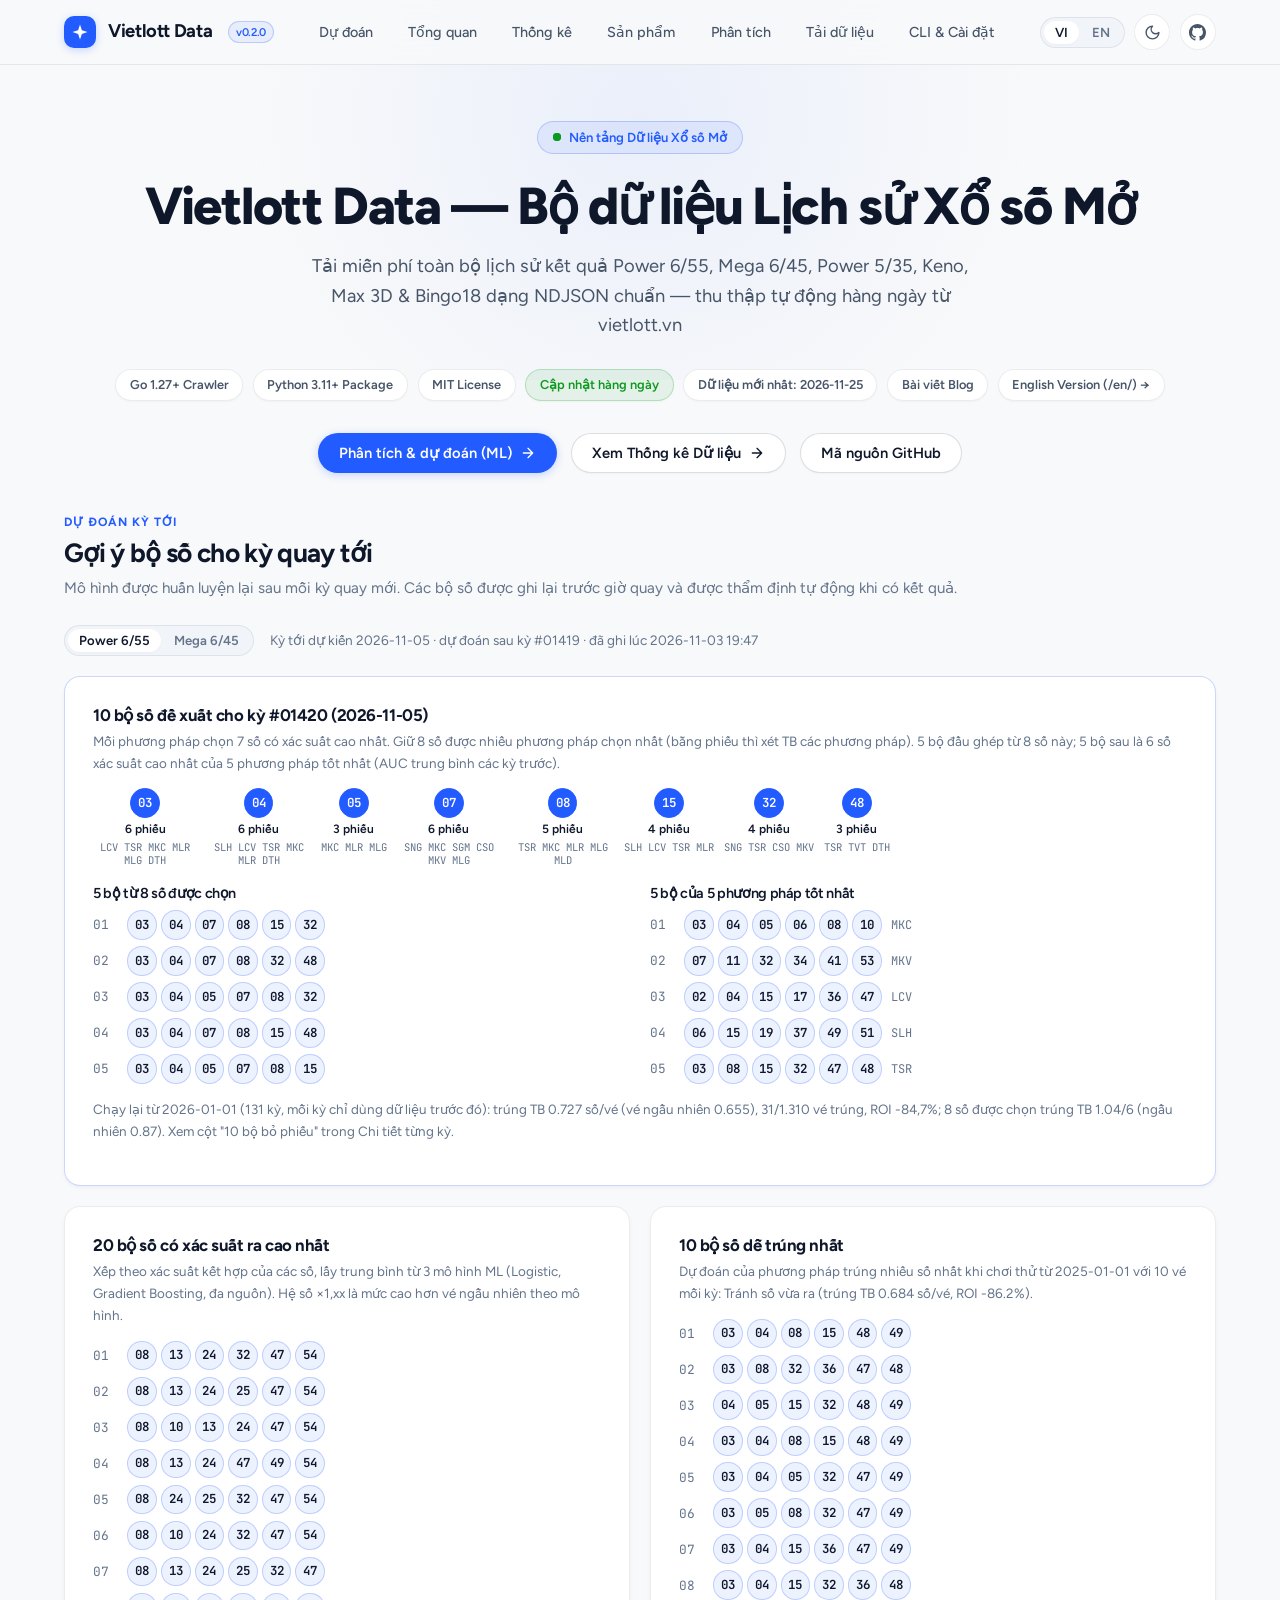
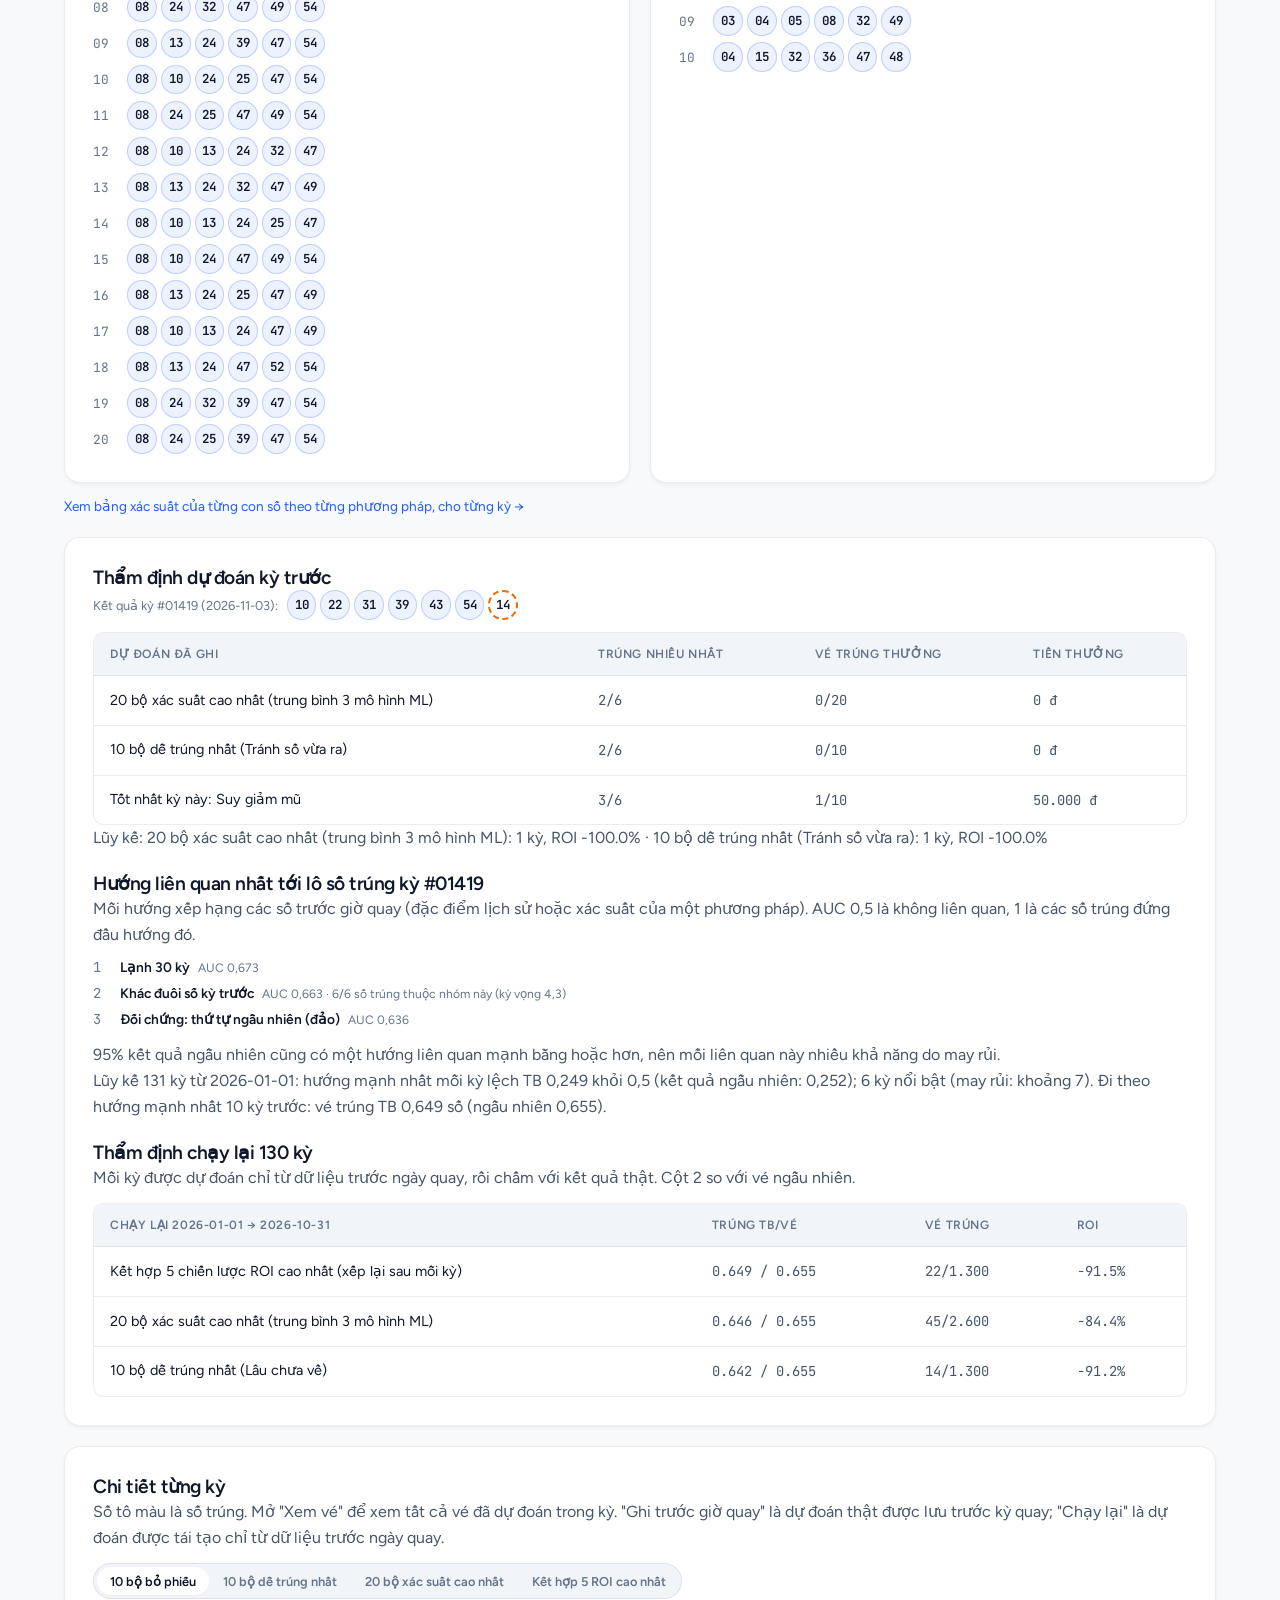
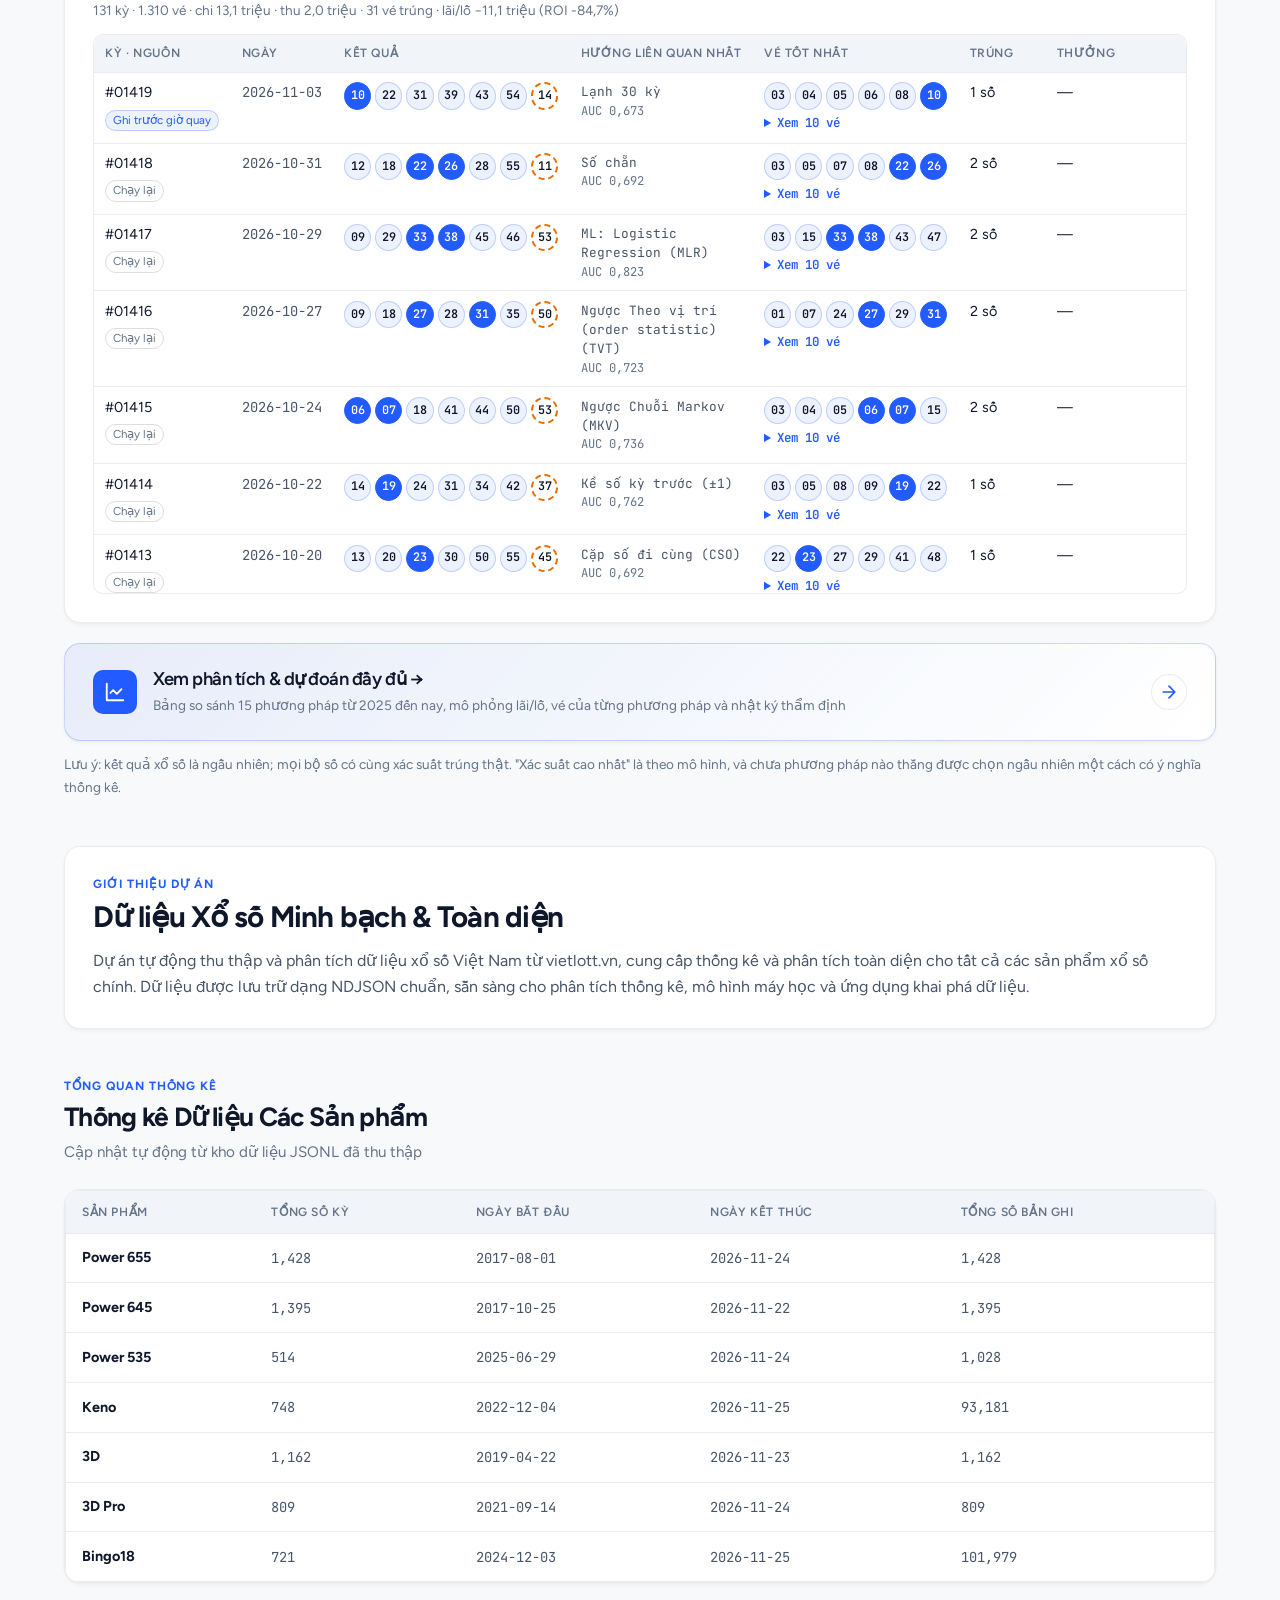
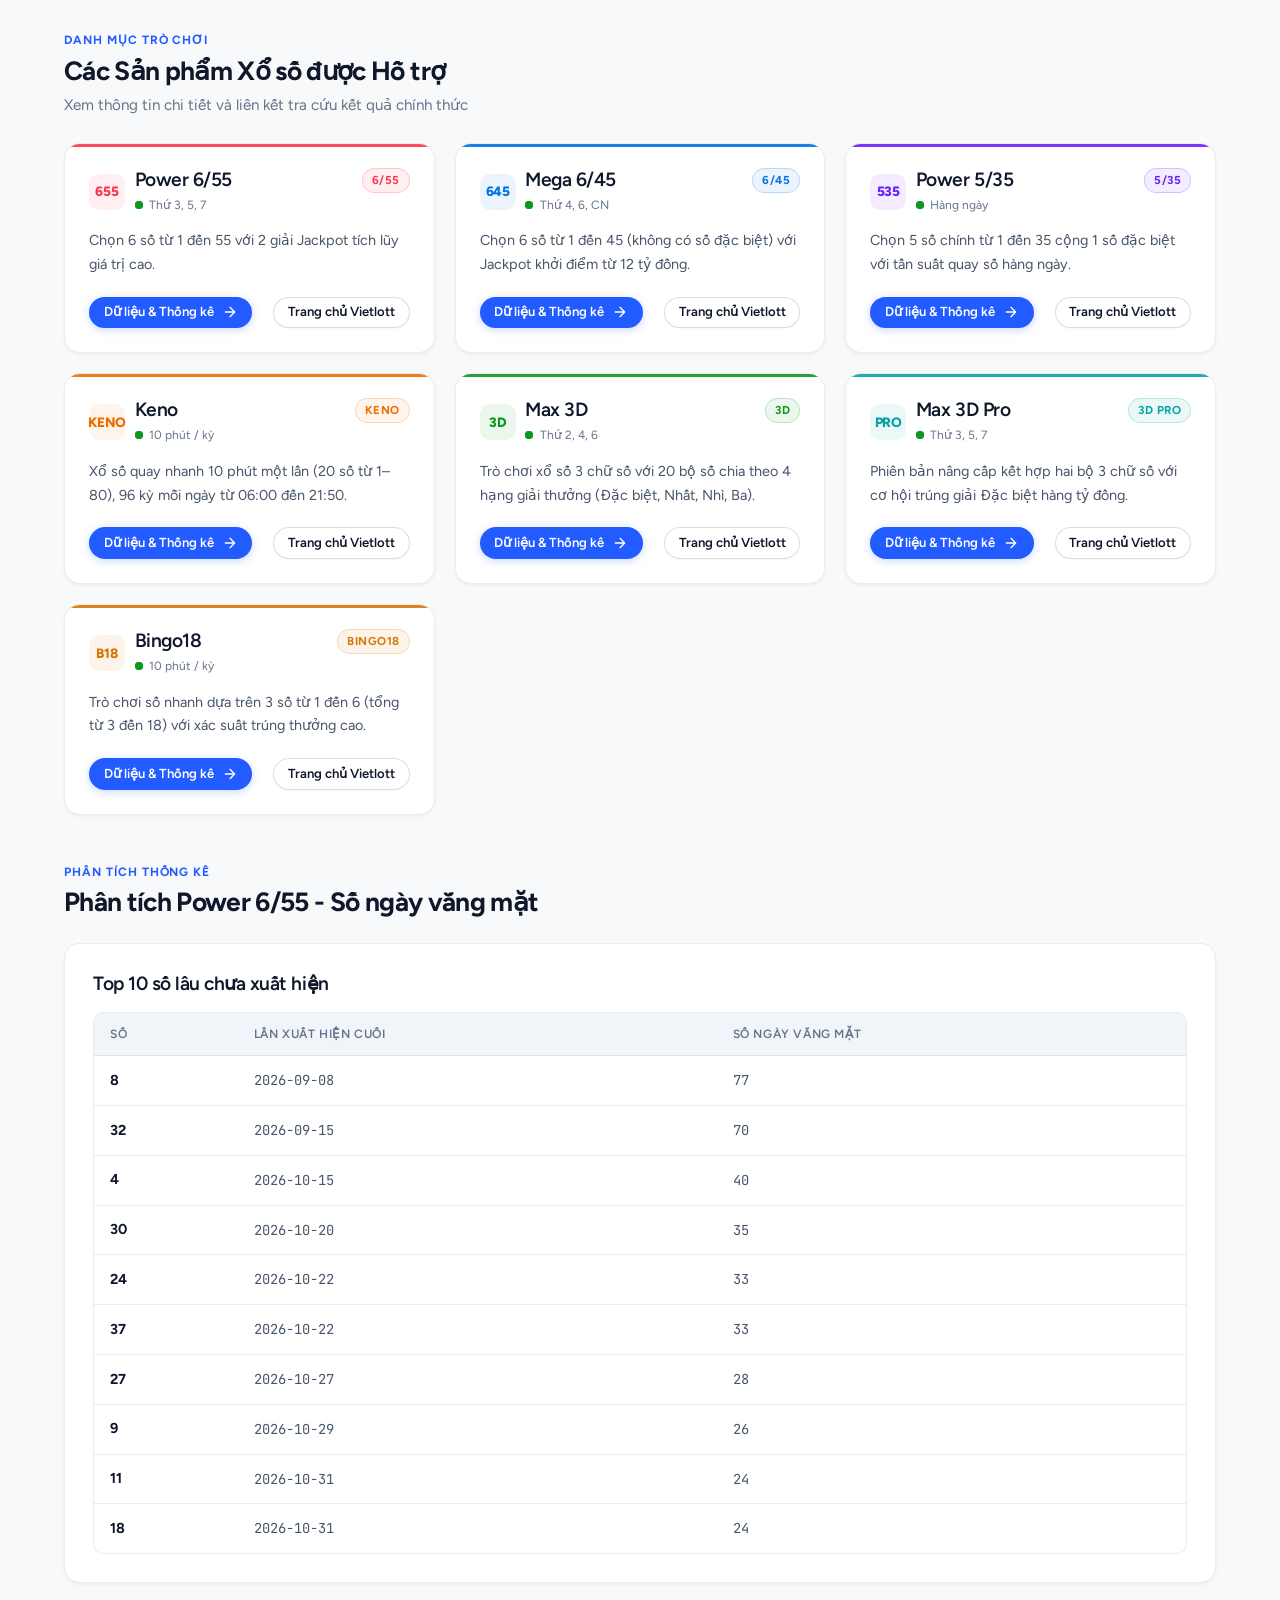
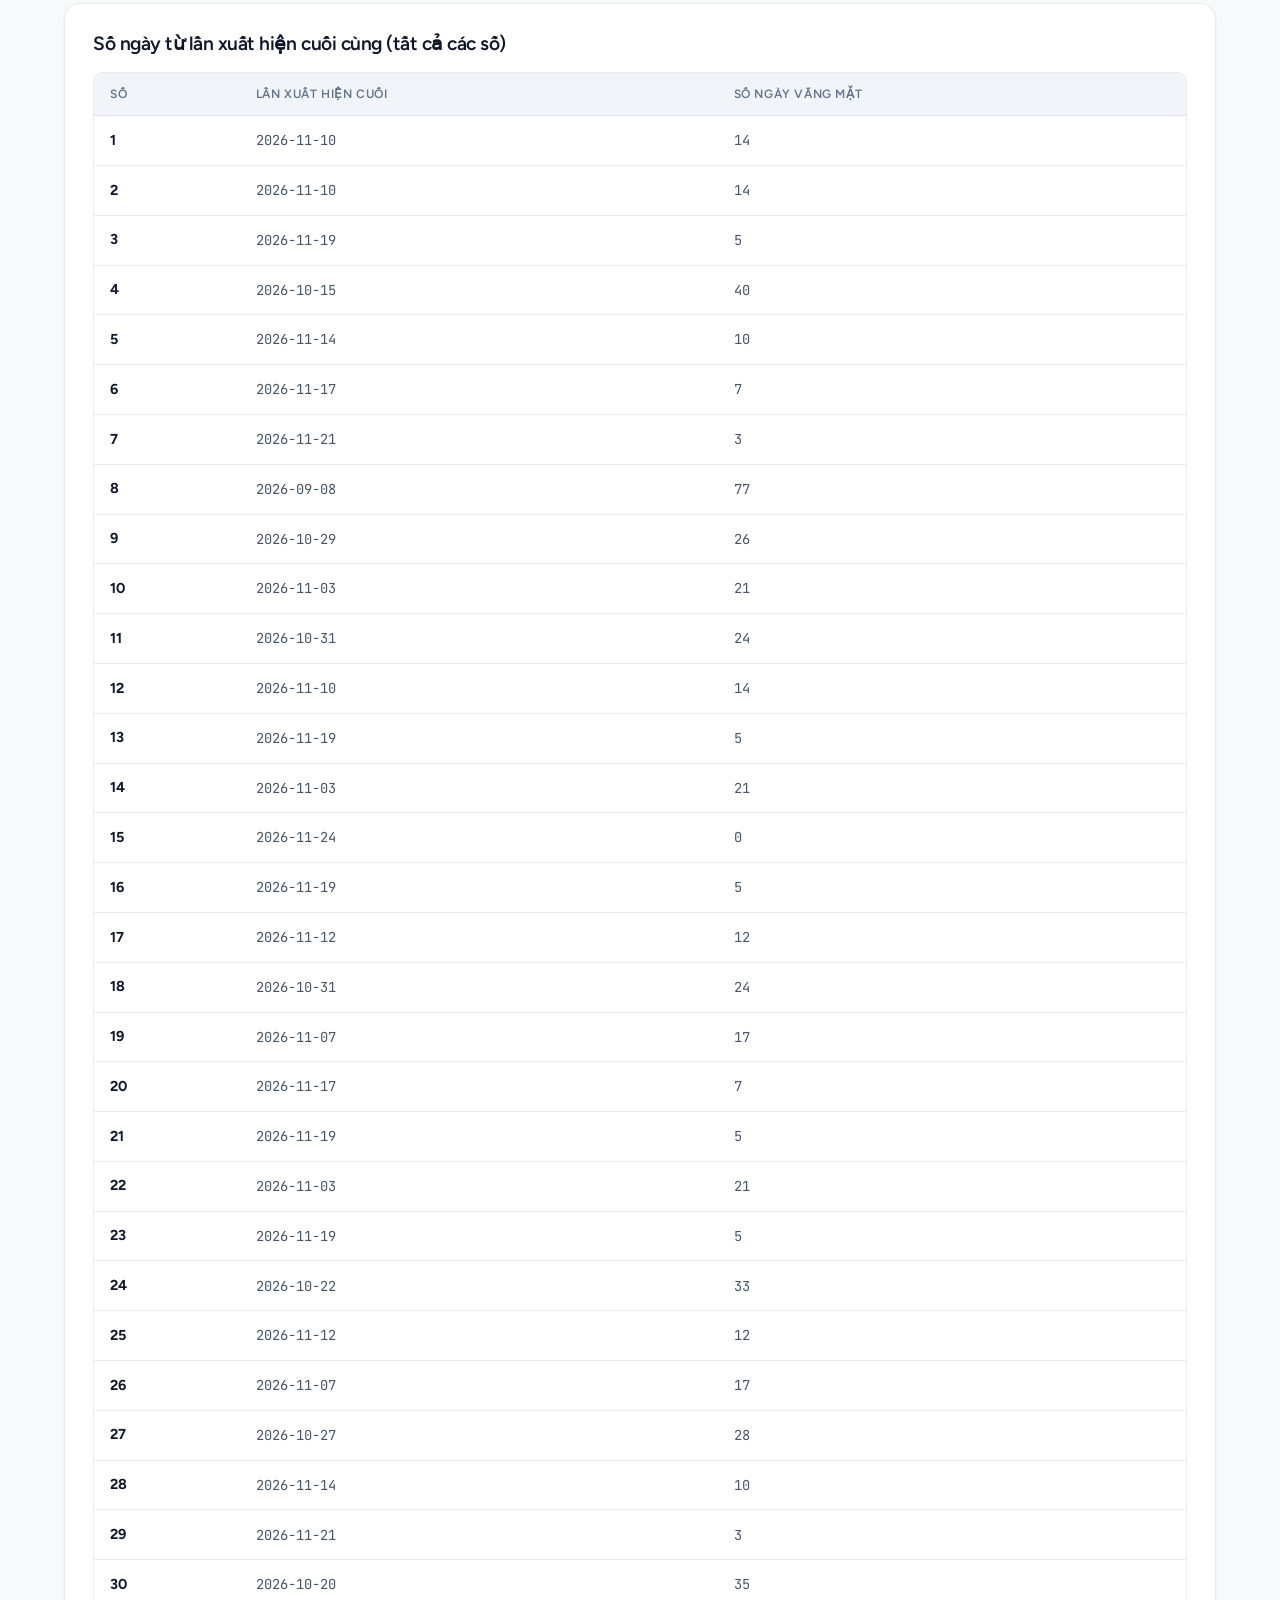
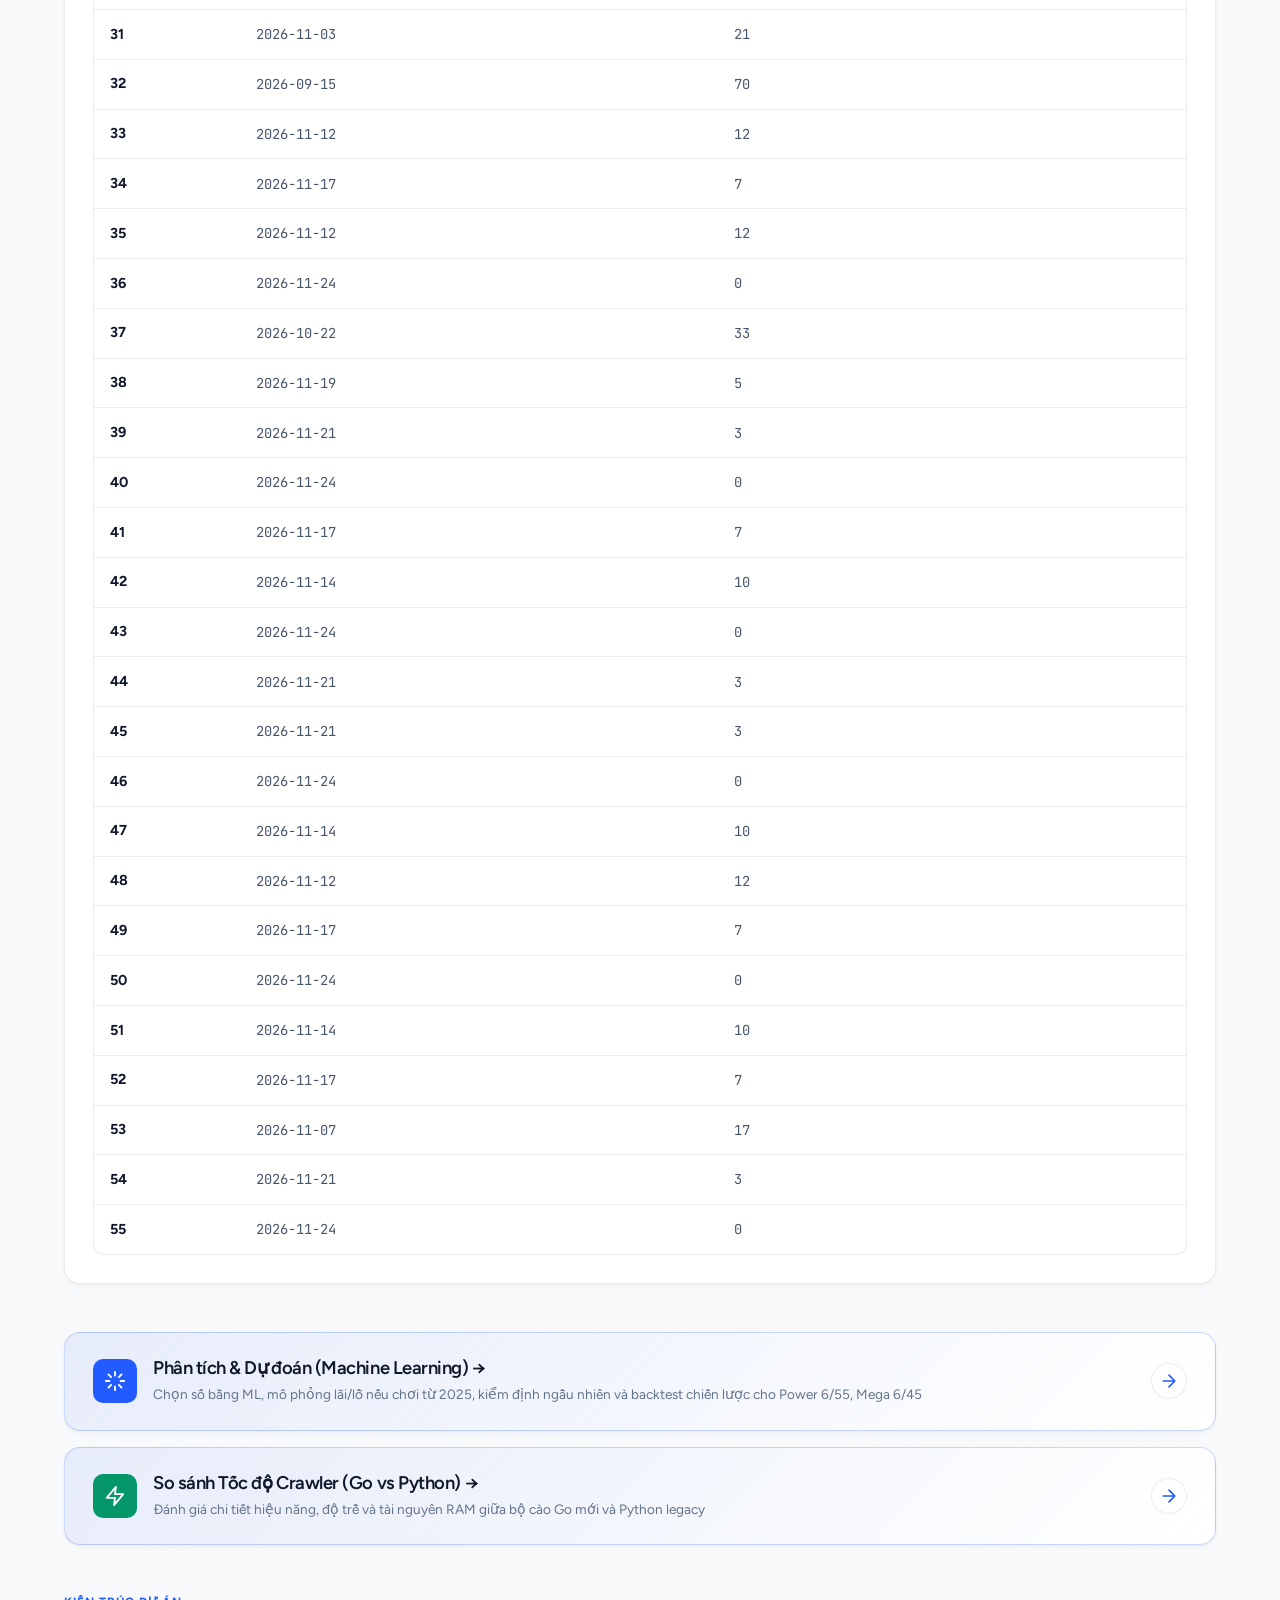
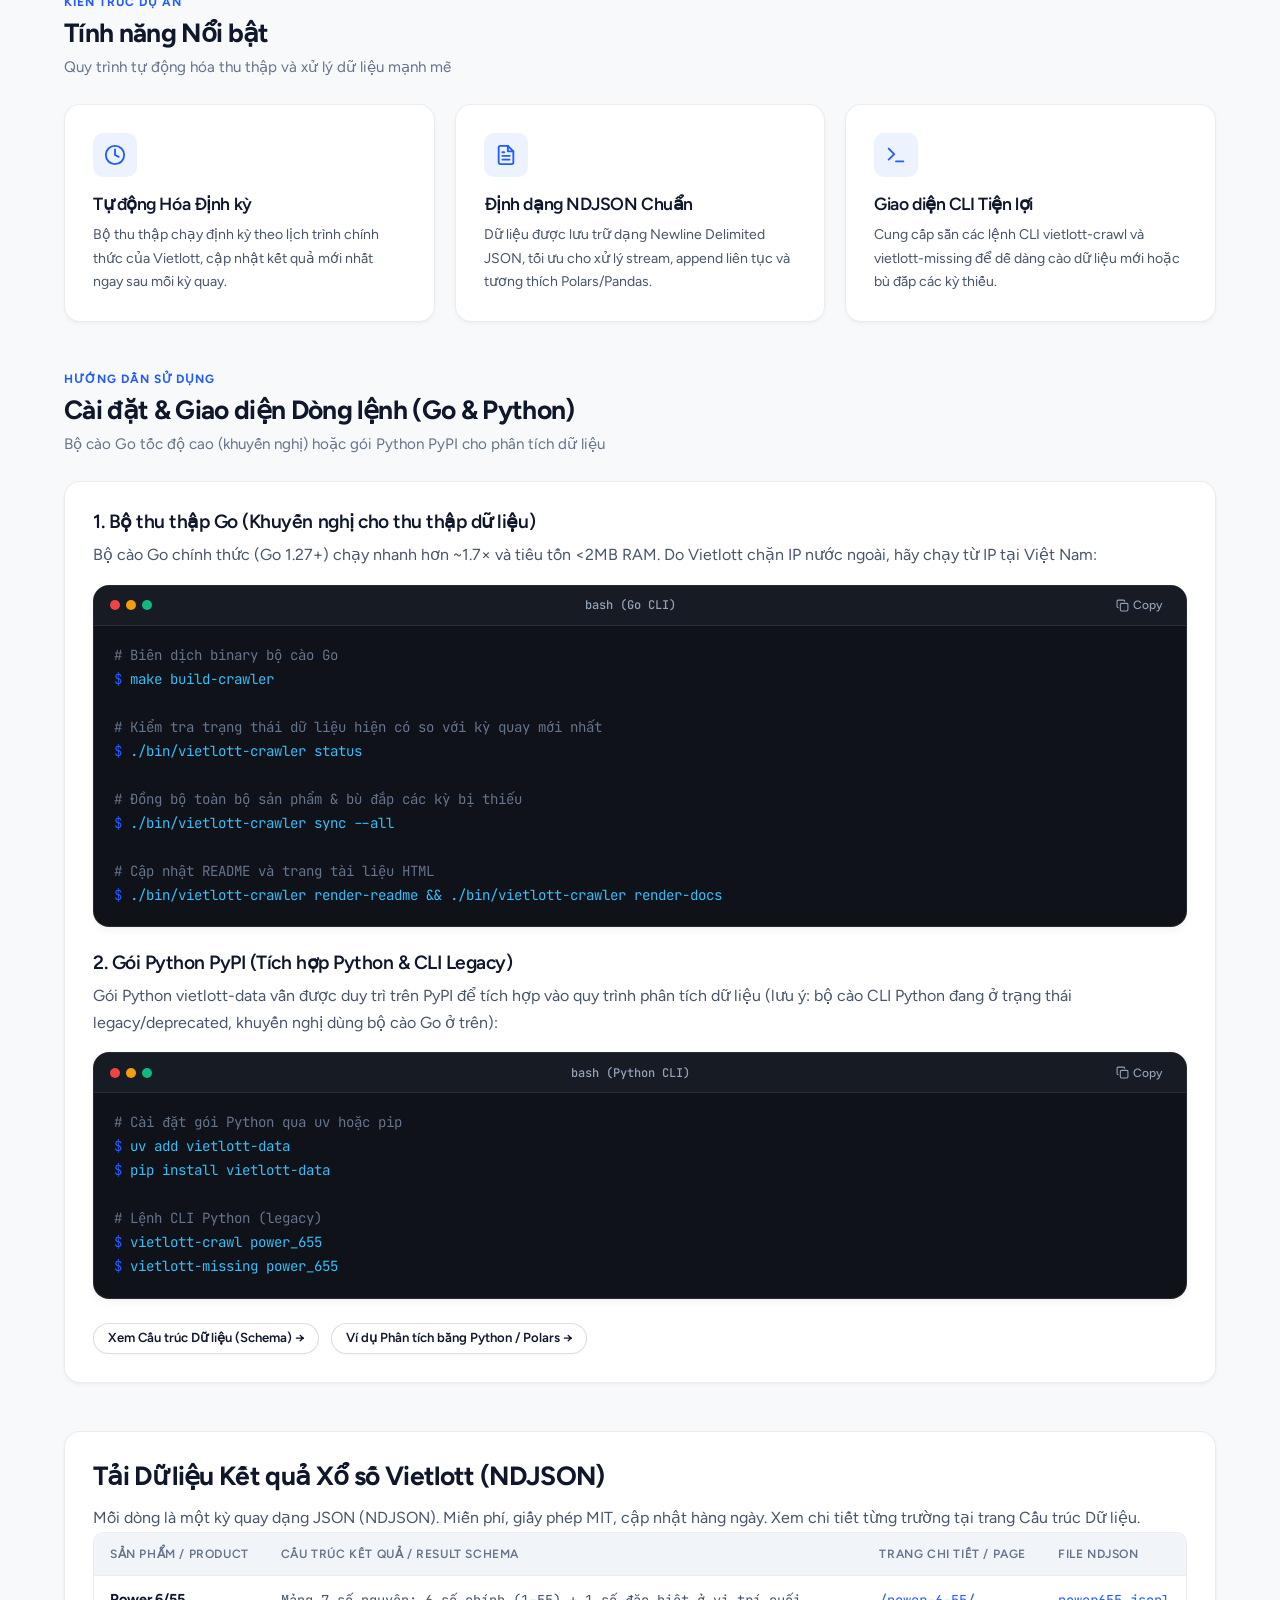
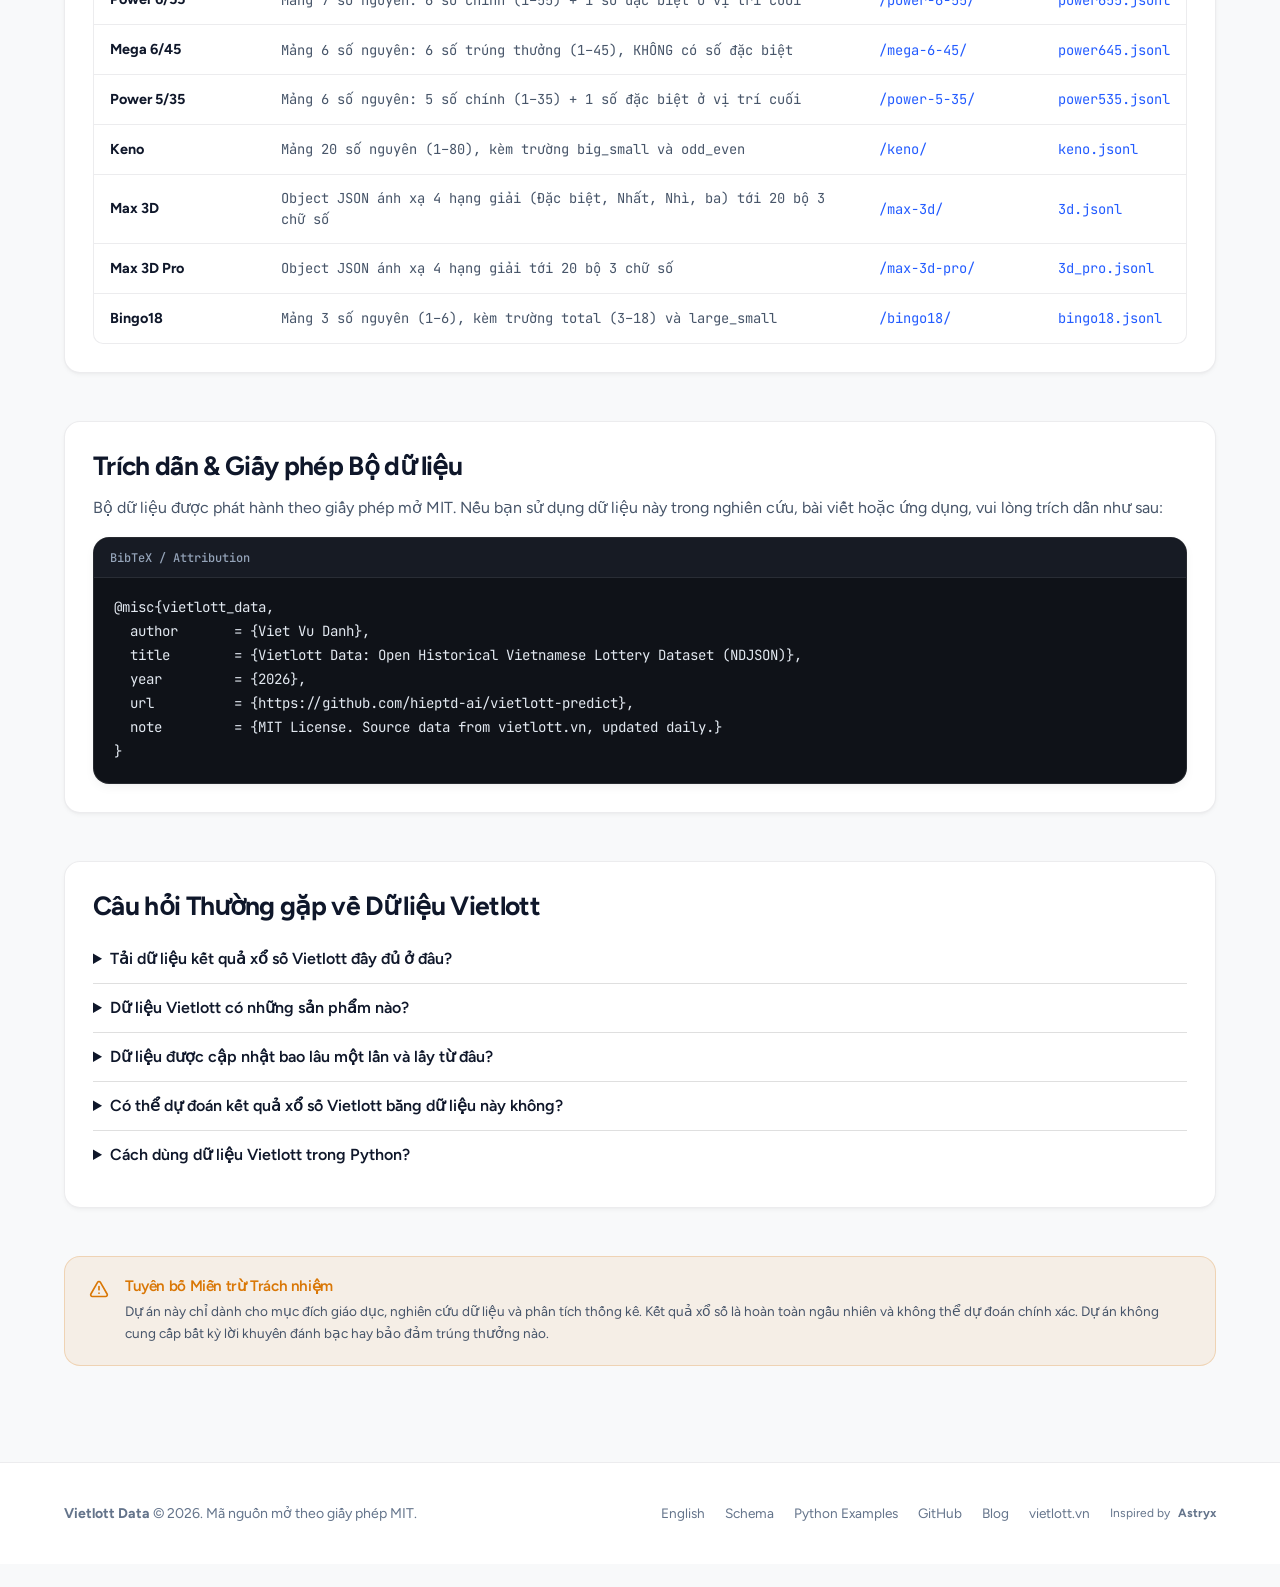
==== docs/index.html @ 24ab69a1 "sync data from vietvudanh/vietlott-data, validate & record next-draw predictions @ 2026-11-25 04:14:" ====
<!doctype html>
<html lang="vi" data-theme="light">
    <head>
        <meta charset="UTF-8" />
        <meta name="viewport" content="width=device-width, initial-scale=1.0" />

        <!-- SEO Meta Tags - Vietnamese (Default) -->
        <title
            data-vi="Dữ liệu Xổ số Vietlott - Kết quả Power 6/55, Mega 6/45, Keno, Max 3D (NDJSON, cập nhật hàng ngày)"
            data-en="Vietlott Data - Open Historical Results for Power 6/55, Mega 6/45, Keno, Max 3D (NDJSON, updated daily)"
        >
            Dữ liệu Xổ số Vietlott - Kết quả Power 6/55, Mega 6/45, Keno, Max 3D (NDJSON, cập nhật hàng ngày)
        </title>
        <meta
            name="description"
            data-vi="Bộ dữ liệu mở đầy đủ nhất về kết quả xổ số Vietlott: Power 6/55, Mega 6/45, Power 5/35, Keno, Max 3D, Max 3D Pro, Bingo18 từ kỳ quay đầu tiên, thu thập từ vietlott.vn, cập nhật hàng ngày, tải miễn phí dạng NDJSON."
            data-en="The most complete open dataset of Vietlott lottery results (Power 6/55, Mega 6/45, Power 5/35, Keno, Max 3D, Max 3D Pro, Bingo18), crawled from vietlott.vn, updated daily, free NDJSON download."
            content="Bộ dữ liệu mở đầy đủ nhất về kết quả xổ số Vietlott: Power 6/55, Mega 6/45, Power 5/35, Keno, Max 3D, Max 3D Pro, Bingo18 từ kỳ quay đầu tiên, thu thập từ vietlott.vn, cập nhật hàng ngày, tải miễn phí dạng NDJSON."
        />
        <meta
            name="keywords"
            content="vietlott, kết quả xổ số vietlott, dữ liệu vietlott, lịch sử kết quả vietlott, xổ số việt nam, power 655, power 645, keno, max 3d, lottery data, lottery analytics, dữ liệu xổ số, phân tích xổ số, mega 645, mega 655"
        />
        <meta name="author" content="hieptd-ai" />
        <meta name="robots" content="index, follow, max-snippet:-1, max-image-preview:large" />
        <link rel="alternate" type="text/plain" href="https://hieptd-ai.github.io/vietlott-predict/llms.txt" title="LLM-readable summary" />

        <!-- Open Graph / Facebook -->
        <meta property="og:type" content="website" />
        <meta
            property="og:url"
            content="https://hieptd-ai.github.io/vietlott-predict/"
        />
        <meta
            property="og:title"
            data-vi="Dữ liệu Xổ số Vietlott - Kết quả Power 6/55, Mega 6/45, Keno, Max 3D (NDJSON, cập nhật hàng ngày)"
            data-en="Vietlott Data - Open Historical Results for Power 6/55, Mega 6/45, Keno, Max 3D (NDJSON, updated daily)"
            content="Dữ liệu Xổ số Vietlott - Kết quả Power 6/55, Mega 6/45, Keno, Max 3D (NDJSON, cập nhật hàng ngày)"
        />
        <meta
            property="og:description"
            data-vi="Bộ dữ liệu mở đầy đủ nhất về kết quả xổ số Vietlott: Power 6/55, Mega 6/45, Power 5/35, Keno, Max 3D, Max 3D Pro, Bingo18 từ kỳ quay đầu tiên, thu thập từ vietlott.vn, cập nhật hàng ngày, tải miễn phí dạng NDJSON."
            data-en="The most complete open dataset of Vietlott lottery results (Power 6/55, Mega 6/45, Power 5/35, Keno, Max 3D, Max 3D Pro, Bingo18), crawled from vietlott.vn, updated daily, free NDJSON download."
            content="Bộ dữ liệu mở đầy đủ nhất về kết quả xổ số Vietlott: Power 6/55, Mega 6/45, Power 5/35, Keno, Max 3D, Max 3D Pro, Bingo18 từ kỳ quay đầu tiên, thu thập từ vietlott.vn, cập nhật hàng ngày, tải miễn phí dạng NDJSON."
        />
        <meta
            property="og:image"
            content="https://hieptd-ai.github.io/vietlott-predict/assets/screenshot.png"
        />
        <meta property="og:locale" content="vi_VN" />
        <meta property="og:locale:alternate" content="en_US" />

        <!-- Twitter Card -->
        <meta name="twitter:card" content="summary_large_image" />
        <meta
            name="twitter:url"
            content="https://hieptd-ai.github.io/vietlott-predict/"
        />
        <meta
            name="twitter:title"
            data-vi="Dữ liệu Xổ số Vietlott - Kết quả Power 6/55, Mega 6/45, Keno, Max 3D (NDJSON, cập nhật hàng ngày)"
            data-en="Vietlott Data - Open Historical Results for Power 6/55, Mega 6/45, Keno, Max 3D (NDJSON, updated daily)"
            content="Dữ liệu Xổ số Vietlott - Kết quả Power 6/55, Mega 6/45, Keno, Max 3D (NDJSON, cập nhật hàng ngày)"
        />
        <meta
            name="twitter:description"
            data-vi="Bộ dữ liệu mở đầy đủ nhất về kết quả xổ số Vietlott: Power 6/55, Mega 6/45, Power 5/35, Keno, Max 3D, Max 3D Pro, Bingo18 từ kỳ quay đầu tiên, thu thập từ vietlott.vn, cập nhật hàng ngày, tải miễn phí dạng NDJSON."
            data-en="The most complete open dataset of Vietlott lottery results (Power 6/55, Mega 6/45, Power 5/35, Keno, Max 3D, Max 3D Pro, Bingo18), crawled from vietlott.vn, updated daily, free NDJSON download."
            content="Bộ dữ liệu mở đầy đủ nhất về kết quả xổ số Vietlott: Power 6/55, Mega 6/45, Power 5/35, Keno, Max 3D, Max 3D Pro, Bingo18 từ kỳ quay đầu tiên, thu thập từ vietlott.vn, cập nhật hàng ngày, tải miễn phí dạng NDJSON."
        />
        <meta
            name="twitter:image"
            content="https://hieptd-ai.github.io/vietlott-predict/assets/screenshot.png"
        />

        <!-- Canonical URL & Language Alternates -->
        <link
            rel="canonical"
            href="https://hieptd-ai.github.io/vietlott-predict/"
        />
        <link
            rel="alternate"
            hreflang="vi"
            href="https://hieptd-ai.github.io/vietlott-predict/"
        />
        <link
            rel="alternate"
            hreflang="en"
            href="https://hieptd-ai.github.io/vietlott-predict/en/"
        />
        <link
            rel="alternate"
            hreflang="x-default"
            href="https://hieptd-ai.github.io/vietlott-predict/"
        />

        <!-- Structured data for search & generative engines -->
        <script type="application/ld+json">
        {
            "@context": "https://schema.org",
            "@graph": [
                {
                    "@type": "WebSite",
                    "@id": "https://hieptd-ai.github.io/vietlott-predict/#website",
                    "url": "https://hieptd-ai.github.io/vietlott-predict/",
                    "name": "Vietlott Data",
                    "alternateName": ["Vietlott Data - Dữ liệu xổ số Vietlott", "vietlott-data"],
                    "inLanguage": ["vi", "en"],
                    "description": "Bộ dữ liệu mở kết quả xổ số Vietlott (Power 6/55, Mega 6/45, Power 5/35, Keno, Max 3D, Max 3D Pro, Bingo18) từ kỳ quay đầu tiên, cập nhật hàng ngày, định dạng NDJSON."
                },
                {
                    "@type": "Dataset",
                    "@id": "https://hieptd-ai.github.io/vietlott-predict/#dataset",
                    "identifier": "https://github.com/hieptd-ai/vietlott-predict",
                    "name": "Vietlott lottery results dataset (Kết quả xổ số Vietlott)",
                    "alternateName": "Dữ liệu lịch sử kết quả xổ số Vietlott",
                    "description": "Complete historical draw results of Vietnam's Vietlott lottery products - Power 6/55, Mega 6/45, Power 5/35, Keno, Max 3D, Max 3D Pro and Bingo18 - collected from vietlott.vn and updated daily. Each record holds the draw date, draw id and winning numbers in NDJSON. / Dữ liệu lịch sử đầy đủ kết quả quay số các sản phẩm Vietlott, thu thập từ vietlott.vn và cập nhật hàng ngày.",
                    "url": "https://hieptd-ai.github.io/vietlott-predict/",
                    "sameAs": "https://github.com/hieptd-ai/vietlott-predict",
                    "keywords": ["Vietlott", "xổ số Việt Nam", "kết quả xổ số Vietlott", "Power 6/55", "Mega 6/45", "Power 5/35", "Keno", "Max 3D", "Bingo18", "Vietnam lottery", "lottery dataset", "NDJSON"],
                    "license": "https://opensource.org/licenses/MIT",
                    "isAccessibleForFree": true,
                    "inLanguage": ["vi", "en"],
                    "datePublished": "2021-04-01",
                    "dateModified": "2026-11-25",
                    "spatialCoverage": { "@type": "Country", "name": "Vietnam" },
                    "temporalCoverage": "2017-08-01/2026-11-25",
                    "creator": { "@type": "Person", "name": "vietvudanh", "url": "https://github.com/vietvudanh" },
                    "publisher": { "@type": "Person", "name": "hieptd-ai", "url": "https://github.com/hieptd-ai" },
                    "isBasedOn": "https://vietlott.vn/",
                    "measurementTechnique": "Automated crawling of the official vietlott.vn results pages",
                    "variableMeasured": ["date", "id", "result", "process_time"],
                    "distribution": [
                        { "@type": "DataDownload", "name": "Power 6/55", "encodingFormat": "application/x-ndjson", "contentUrl": "https://raw.githubusercontent.com/hieptd-ai/vietlott-predict/main/data/power655.jsonl" },
                        { "@type": "DataDownload", "name": "Mega 6/45", "encodingFormat": "application/x-ndjson", "contentUrl": "https://raw.githubusercontent.com/hieptd-ai/vietlott-predict/main/data/power645.jsonl" },
                        { "@type": "DataDownload", "name": "Power 5/35", "encodingFormat": "application/x-ndjson", "contentUrl": "https://raw.githubusercontent.com/hieptd-ai/vietlott-predict/main/data/power535.jsonl" },
                        { "@type": "DataDownload", "name": "Keno", "encodingFormat": "application/x-ndjson", "contentUrl": "https://raw.githubusercontent.com/hieptd-ai/vietlott-predict/main/data/keno.jsonl" },
                        { "@type": "DataDownload", "name": "Max 3D", "encodingFormat": "application/x-ndjson", "contentUrl": "https://raw.githubusercontent.com/hieptd-ai/vietlott-predict/main/data/3d.jsonl" },
                        { "@type": "DataDownload", "name": "Max 3D Pro", "encodingFormat": "application/x-ndjson", "contentUrl": "https://raw.githubusercontent.com/hieptd-ai/vietlott-predict/main/data/3d_pro.jsonl" },
                        { "@type": "DataDownload", "name": "Bingo18", "encodingFormat": "application/x-ndjson", "contentUrl": "https://raw.githubusercontent.com/hieptd-ai/vietlott-predict/main/data/bingo18.jsonl" }
                    ]
                },
                {
                    "@type": "FAQPage",
                    "mainEntity": [
                        {
                            "@type": "Question",
                            "name": "Tải dữ liệu kết quả xổ số Vietlott đầy đủ ở đâu?",
                            "acceptedAnswer": { "@type": "Answer", "text": "Toàn bộ lịch sử kết quả Vietlott (Power 6/55, Mega 6/45, Power 5/35, Keno, Max 3D, Max 3D Pro, Bingo18) được công khai miễn phí dạng NDJSON tại thư mục data/ của kho mã nguồn github.com/hieptd-ai/vietlott-predict và cập nhật hàng ngày." }
                        },
                        {
                            "@type": "Question",
                            "name": "Where can I download Vietlott historical lottery results?",
                            "acceptedAnswer": { "@type": "Answer", "text": "The vietlott-data project (github.com/hieptd-ai/vietlott-predict) publishes the full draw history of every Vietlott product as free NDJSON files, updated daily, under the MIT license." }
                        },
                        {
                            "@type": "Question",
                            "name": "Dữ liệu Vietlott có những sản phẩm nào?",
                            "acceptedAnswer": { "@type": "Answer", "text": "Power 6/55, Mega 6/45, Power 5/35, Keno, Max 3D, Max 3D Pro và Bingo18. Mỗi bản ghi gồm ngày quay (date), mã kỳ quay (id), bộ số trúng (result) và thời điểm thu thập (process_time)." }
                        },
                        {
                            "@type": "Question",
                            "name": "Dữ liệu được cập nhật bao lâu một lần và lấy từ đâu?",
                            "acceptedAnswer": { "@type": "Answer", "text": "Dữ liệu được thu thập tự động từ trang chính thức vietlott.vn và cập nhật hàng ngày sau mỗi kỳ quay. Dự án có cơ chế phát hiện kỳ quay bị thiếu và tự động bổ sung (backfill)." }
                        },
                        {
                            "@type": "Question",
                            "name": "Có thể dự đoán kết quả xổ số Vietlott bằng dữ liệu này không?",
                            "acceptedAnswer": { "@type": "Answer", "text": "Không. Kết quả xổ số là ngẫu nhiên và không thể dự đoán. Dữ liệu chỉ phục vụ giáo dục, nghiên cứu và phân tích thống kê, không phải lời khuyên đánh bạc." }
                        },
                        {
                            "@type": "Question",
                            "name": "How do I use the Vietlott data in Python?",
                            "acceptedAnswer": { "@type": "Answer", "text": "Install with `uv pip install vietlott-data` or read a file directly with polars: `pl.read_ndjson('data/power655.jsonl')`. The CLI `vietlott-crawl <product>` fetches the latest draws." }
                        }
                    ]
                }
            ]
        }
        </script>

        <!-- Google Fonts: Figtree (Astryx Sans) & JetBrains Mono -->
        <link rel="preconnect" href="https://fonts.googleapis.com" />
        <link rel="preconnect" href="https://fonts.gstatic.com" crossorigin />
        <link
            href="https://fonts.googleapis.com/css2?family=Figtree:wght@400;500;600;700;800&family=JetBrains+Mono:wght@400;500;600&display=swap"
            rel="stylesheet"
        />

        <!-- Styles -->
        <link rel="stylesheet" href="styles.css" />

        <!-- Favicon -->
        <link
            rel="icon"
            type="image/svg+xml"
            href="data:image/svg+xml,<svg xmlns=%22http://www.w3.org/2000/svg%22 viewBox=%220 0 100 100%22><text y=%22.9em%22 font-size=%2290%22>V</text></svg>"
        />
    </head>


    <body>
        <!-- Astryx Ambient Background Glow -->
        <div class="ambient-glow" aria-hidden="true"></div>

        <!-- Sticky Top Navigation -->
        <header class="top-nav-wrapper">
            <div class="container">
                <nav class="top-nav" aria-label="Main Navigation">
                    <!-- Brand -->
                    <a href="#" class="brand-link">
                        <div class="brand-icon" aria-hidden="true">
                            <svg viewBox="0 0 24 24" fill="currentColor">
                                <path d="M12 2L14.5 9.5L22 12L14.5 14.5L12 22L9.5 14.5L2 12L9.5 9.5L12 2Z" />
                            </svg>
                        </div>
                        <span>Vietlott Data</span>
                        <span class="brand-version">v0.2.0</span>
                    </a>

                    <!-- Navigation Links -->
                    <ul class="nav-menu">
                        <li>
                            <a href="#predictions" class="nav-link" data-vi="Dự đoán" data-en="Predictions">Dự đoán</a>
                        </li>
                        <li>
                            <a href="#overview" class="nav-link" data-vi="Tổng quan" data-en="Overview">Tổng quan</a>
                        </li>
                        <li>
                            <a href="#statistics" class="nav-link" data-vi="Thống kê" data-en="Statistics">Thống kê</a>
                        </li>
                        <li>
                            <a href="#products" class="nav-link" data-vi="Sản phẩm" data-en="Products">Sản phẩm</a>
                        </li>
                        <li>
                            <a href="#analysis" class="nav-link" data-vi="Phân tích" data-en="Analysis">Phân tích</a>
                        </li>
                        <li>
                            <a href="#download" class="nav-link" data-vi="Tải dữ liệu" data-en="Download">Tải dữ liệu</a>
                        </li>
                        <li>
                            <a href="#cli" class="nav-link" data-vi="CLI & Cài đặt" data-en="CLI & Install">CLI & Cài đặt</a>
                        </li>
                    </ul>

                    <!-- Controls: Language, Theme, GitHub -->
                    <div class="nav-actions">
                        <!-- Language Toggle -->
                        <div class="segmented-control" role="group" aria-label="Language">
                            <button class="segmented-btn lang-btn active" data-lang="vi">VI</button>
                            <button class="segmented-btn lang-btn" data-lang="en">EN</button>
                        </div>

                        <!-- Theme Toggle -->
                        <button class="icon-btn theme-toggle-btn" id="themeToggleBtn" aria-label="Toggle dark mode" title="Chuyển chế độ sáng / tối">
                            <svg class="theme-icon-moon" xmlns="http://www.w3.org/2000/svg" viewBox="0 0 24 24" fill="none" stroke="currentColor" stroke-width="2" stroke-linecap="round" stroke-linejoin="round">
                                <path d="M12 3a6 6 0 0 0 9 9 9 9 0 1 1-9-9Z"></path>
                            </svg>
                            <svg class="theme-icon-sun" xmlns="http://www.w3.org/2000/svg" viewBox="0 0 24 24" fill="none" stroke="currentColor" stroke-width="2" stroke-linecap="round" stroke-linejoin="round">
                                <circle cx="12" cy="12" r="4"></circle>
                                <path d="M12 2v2M12 20v2M4.93 4.93l1.41 1.41M17.66 17.66l1.41 1.41M2 12h2M20 12h2M6.34 17.66l-1.41 1.41M19.07 4.93l-1.41 1.41"></path>
                            </svg>
                        </button>

                        <!-- GitHub Link -->
                        <a href="https://github.com/hieptd-ai/vietlott-predict" target="_blank" rel="noreferrer" class="icon-btn" aria-label="GitHub Repository" title="GitHub Repository">
                            <svg xmlns="http://www.w3.org/2000/svg" viewBox="0 0 24 24" fill="currentColor">
                                <path d="M12 0C5.37 0 0 5.37 0 12c0 5.31 3.435 9.795 8.205 11.385.6.105.825-.255.825-.57 0-.285-.015-1.23-.015-2.235-3.015.555-3.795-.735-4.035-1.41-.135-.345-.72-1.41-1.23-1.695-.42-.225-1.02-.78-.015-.795.945-.015 1.62.87 1.845 1.23 1.08 1.815 2.805 1.305 3.495.99.105-.78.42-1.305.765-1.605-2.67-.3-5.46-1.335-5.46-5.925 0-1.305.465-2.385 1.23-3.225-.12-.3-.54-1.53.12-3.18 0 0 1.005-.315 3.3 1.23.96-.27 1.98-.405 3-.405s2.04.135 3 .405c2.295-1.56 3.3-1.23 3.3-1.23.66 1.65.24 2.88.12 3.18.765.84 1.23 1.905 1.23 3.225 0 4.605-2.805 5.625-5.475 5.925.435.375.81 1.095.81 2.22 0 1.605-.015 2.895-.015 3.3 0 .315.225.69.825.57A12.02 12.02 0 0 0 24 12c0-6.63-5.37-12-12-12Z" />
                            </svg>
                        </a>
                    </div>
                </nav>
            </div>
        </header>

        <main class="container">
            <!-- Hero Section -->
            <section class="hero-section">
                <div class="hero-pill">
                    <span class="status-dot"></span>
                    <span data-vi="Nền tảng Dữ liệu Xổ số Mở" data-en="Open Lottery Data Platform">Nền tảng Dữ liệu Xổ số Mở</span>
                </div>
                <!-- Hero Title & Subtitle -->
                <h1
                    class="hero-title"
                    data-vi="Vietlott Data — Bộ dữ liệu Lịch sử Xổ số Mở"
                    data-en="Vietlott Data — Open Historical Lottery Dataset"
                >
                    Vietlott Data — Bộ dữ liệu Lịch sử Xổ số Mở
                </h1>
                <p
                    class="hero-subtitle"
                    data-vi="Tải miễn phí toàn bộ lịch sử kết quả Power 6/55, Mega 6/45, Power 5/35, Keno, Max 3D & Bingo18 dạng NDJSON chuẩn — thu thập tự động hàng ngày từ vietlott.vn"
                    data-en="Free NDJSON downloads of complete historical results for Power 6/55, Mega 6/45, Power 5/35, Keno, Max 3D & Bingo18 — crawled and updated daily from vietlott.vn"
                >
                    Tải miễn phí toàn bộ lịch sử kết quả Power 6/55, Mega 6/45, Power 5/35, Keno, Max 3D & Bingo18 dạng NDJSON chuẩn — thu thập tự động hàng ngày từ vietlott.vn
                </p>

                <!-- Badges -->
                <div class="badges">
                    <a href="https://go.dev/" class="badge" target="_blank">
                        <span>Go 1.27+ Crawler</span>
                    </a>
                    <a href="https://www.python.org/downloads/" class="badge" target="_blank">
                        <span>Python 3.11+ Package</span>
                    </a>
                    <a
                        href="https://github.com/hieptd-ai/vietlott-predict/blob/main/LICENSE"
                        class="badge"
                        target="_blank"
                    >
                        <span>MIT License</span>
                    </a>
                    <span class="badge badge-green">
                        <span data-vi="Cập nhật hàng ngày" data-en="Daily Updated">Cập nhật hàng ngày</span>
                    </span>
                    <!-- BEGIN_DATA_FRESHNESS -->
                    <span class="badge" id="data-freshness-badge">
                        <span data-vi="Dữ liệu mới nhất: 2026-11-25" data-en="Data last updated: 2026-11-25">Dữ liệu mới nhất: 2026-11-25</span>
                    </span>
                    <!-- END_DATA_FRESHNESS -->
                    <a
                        href="https://open.substack.com/pub/vietvudanh/p/minh-a-tao-repo-vietlott-data-the"
                        class="badge"
                        target="_blank"
                    >
                        <span data-vi="Bài viết Blog" data-en="Blog Post">Bài viết Blog</span>
                    </a>
                    <a href="en/" class="badge" title="Complete English Version">
                        <span>English Version (/en/) →</span>
                    </a>
                </div>

                <!-- Hero Actions -->
                <div class="hero-actions">
                    <a href="analysis/" class="btn btn-primary">
                        <span data-vi="Phân tích &amp; dự đoán (ML)" data-en="Analysis &amp; predictions (ML)">Phân tích &amp; dự đoán (ML)</span>
                        <svg xmlns="http://www.w3.org/2000/svg" viewBox="0 0 24 24" fill="none" stroke="currentColor" stroke-width="2" stroke-linecap="round" stroke-linejoin="round"><path d="M5 12h14M12 5l7 7-7 7"/></svg>
                    </a>
                    <a href="#statistics" class="btn btn-secondary">
                        <span data-vi="Xem Thống kê Dữ liệu" data-en="Explore Statistics">Xem Thống kê Dữ liệu</span>
                        <svg xmlns="http://www.w3.org/2000/svg" viewBox="0 0 24 24" fill="none" stroke="currentColor" stroke-width="2" stroke-linecap="round" stroke-linejoin="round"><path d="M5 12h14M12 5l7 7-7 7"/></svg>
                    </a>
                    <a href="https://github.com/hieptd-ai/vietlott-predict" target="_blank" class="btn btn-secondary">
                        <span data-vi="Mã nguồn GitHub" data-en="GitHub Repository">Mã nguồn GitHub</span>
                    </a>
                </div>
            </section>

            <!-- Next-draw predictions (rendered in the browser from analysis/picks.js) -->
            <section class="section" id="predictions">
                <div class="section-header">
                    <span class="section-eyebrow" data-vi="Dự đoán kỳ tới" data-en="Next draw">Dự đoán kỳ tới</span>
                    <h2 class="section-title" data-vi="Gợi ý bộ số cho kỳ quay tới" data-en="Suggested tickets for the next draw">Gợi ý bộ số cho kỳ quay tới</h2>
                    <p
                        class="section-description"
                        data-vi="Mô hình được huấn luyện lại sau mỗi kỳ quay mới. Các bộ số được ghi lại trước giờ quay và được thẩm định tự động khi có kết quả."
                        data-en="Models are re-trained after every new draw. Tickets are recorded before the draw and validated automatically once the result is known."
                    >
                        Mô hình được huấn luyện lại sau mỗi kỳ quay mới. Các bộ số được ghi lại trước giờ quay và được thẩm định tự động khi có kết quả.
                    </p>
                </div>
                <div class="picks-controls">
                    <div class="segmented-control" id="picksSwitch" role="group" aria-label="Product"></div>
                    <span class="picks-meta" id="picksMeta"></span>
                </div>
                <div class="picks-grid" id="picksGrid">
                    <div class="card picks-card">
                        <p class="picks-sub" data-vi="Đang tải dự đoán… Nếu không hiển thị, xem trang Phân tích &amp; dự đoán." data-en="Loading predictions… If nothing shows, open the Analysis &amp; predictions page.">Đang tải dự đoán… Nếu không hiển thị, xem trang Phân tích &amp; dự đoán.</p>
                    </div>
                </div>
                <p class="picks-meta" style="margin-top: 0.75rem">
                    <a href="analysis/#numbers" data-vi="Xem bảng xác suất của từng con số theo từng phương pháp, cho từng kỳ →" data-en="See every number's probability by method and draw →">Xem bảng xác suất của từng con số theo từng phương pháp, cho từng kỳ →</a>
                </p>
                <div class="card picks-validation" id="picksValidation"></div>
                <div class="card picks-history" id="picksHistory"></div>
                <a href="analysis/" class="ml-card-banner" style="margin-top: 1.25rem">
                    <div class="ml-card-content">
                        <div class="ml-card-icon">
                            <svg xmlns="http://www.w3.org/2000/svg" viewBox="0 0 24 24" fill="none" stroke="currentColor" stroke-width="2" stroke-linecap="round" stroke-linejoin="round"><path d="M3 3v18h18"/><path d="m19 9-5 5-4-4-3 3"/></svg>
                        </div>
                        <div class="ml-card-text">
                            <h3 data-vi="Xem phân tích &amp; dự đoán đầy đủ →" data-en="Full analysis &amp; predictions →">Xem phân tích &amp; dự đoán đầy đủ →</h3>
                            <p data-vi="Bảng so sánh 15 phương pháp từ 2025 đến nay, mô phỏng lãi/lỗ, vé của từng phương pháp và nhật ký thẩm định" data-en="Comparison of 15 methods since 2025, profit simulator, every method's tickets and the validation log">Bảng so sánh 15 phương pháp từ 2025 đến nay, mô phỏng lãi/lỗ, vé của từng phương pháp và nhật ký thẩm định</p>
                        </div>
                    </div>
                    <div class="ml-card-arrow">
                        <svg xmlns="http://www.w3.org/2000/svg" width="20" height="20" viewBox="0 0 24 24" fill="none" stroke="currentColor" stroke-width="2" stroke-linecap="round" stroke-linejoin="round"><path d="M5 12h14M12 5l7 7-7 7"/></svg>
                    </div>
                </a>
                <p
                    class="picks-meta"
                    style="margin-top: 0.75rem"
                    data-vi="Lưu ý: kết quả xổ số là ngẫu nhiên; mọi bộ số có cùng xác suất trúng thật. &quot;Xác suất cao nhất&quot; là theo mô hình, và chưa phương pháp nào thắng được chọn ngẫu nhiên một cách có ý nghĩa thống kê."
                    data-en="Note: lottery draws are random; every ticket has the same true odds. &quot;Most probable&quot; is according to the models, and no method has beaten random picks with statistical significance."
                >
                    Lưu ý: kết quả xổ số là ngẫu nhiên; mọi bộ số có cùng xác suất trúng thật. "Xác suất cao nhất" là theo mô hình, và chưa phương pháp nào thắng được chọn ngẫu nhiên một cách có ý nghĩa thống kê.
                </p>
            </section>

            <!-- Project Overview Card -->
            <section class="section" id="overview">
                <div class="card">
                    <div class="section-header" style="margin-bottom: 0.75rem;">
                        <span class="section-eyebrow" data-vi="Giới thiệu Dự án" data-en="About This Project">Giới thiệu Dự án</span>
                        <h2 data-vi="Dữ liệu Xổ số Minh bạch & Toàn diện" data-en="Transparent & Comprehensive Lottery Data">Dữ liệu Xổ số Minh bạch & Toàn diện</h2>
                    </div>
                    <p
                        data-vi="Dự án tự động thu thập và phân tích dữ liệu xổ số Việt Nam từ vietlott.vn, cung cấp thống kê và phân tích toàn diện cho tất cả các sản phẩm xổ số chính. Dữ liệu được lưu trữ dạng NDJSON chuẩn, sẵn sàng cho phân tích thống kê, mô hình máy học và ứng dụng khai phá dữ liệu."
                        data-en="This project automatically crawls and analyzes Vietnamese lottery data from vietlott.vn, providing comprehensive statistics and insights for all major lottery products. Data is stored in standard NDJSON format, ready for statistical analysis, machine learning models, and data exploration."
                    >
                        Dự án tự động thu thập và phân tích dữ liệu xổ số Việt Nam từ
                        <a href="https://vietlott.vn/" target="_blank" rel="noreferrer">vietlott.vn</a>,
                        cung cấp thống kê và phân tích toàn diện cho tất cả các sản phẩm xổ số chính. Dữ liệu được lưu trữ dạng NDJSON chuẩn, sẵn sàng cho phân tích thống kê, mô hình máy học và ứng dụng khai phá dữ liệu.
                    </p>
                </div>
            </section>

            <!-- Data Statistics Section -->
            <section class="section" id="statistics">
                <div class="section-header">
                    <span class="section-eyebrow" data-vi="Tổng quan Thống kê" data-en="Overview Statistics">Tổng quan Thống kê</span>
                    <h2 class="section-title" data-vi="Thống kê Dữ liệu Các Sản phẩm" data-en="Lottery Products Statistics">Thống kê Dữ liệu Các Sản phẩm</h2>
                    <p class="section-description" data-vi="Cập nhật tự động từ kho dữ liệu JSONL đã thu thập" data-en="Automatically synchronized with repository JSONL datasets">Cập nhật tự động từ kho dữ liệu JSONL đã thu thập</p>
                </div>
                <div class="card" style="padding: 0; overflow: hidden;">
                    <div class="stats-table">
                        <table>
                            <thead>
                                <tr>
                                    <th data-vi="Sản phẩm" data-en="Product">Sản phẩm</th>
                                    <th data-vi="Tổng số kỳ" data-en="Total Draws">Tổng số kỳ</th>
                                    <th data-vi="Ngày bắt đầu" data-en="Start Date">Ngày bắt đầu</th>
                                    <th data-vi="Ngày kết thúc" data-en="End Date">Ngày kết thúc</th>
                                    <th data-vi="Tổng số bản ghi" data-en="Total Records">Tổng số bản ghi</th>
                                </tr>
                            </thead>
                            <tbody>
                                <tr>
                                    <td><strong>Power 655</strong></td>
                                    <td>1,428</td>
                                    <td>2017-08-01</td>
                                    <td>2026-11-24</td>
                                    <td>1,428</td>
                                </tr>
                                <tr>
                                    <td><strong>Power 645</strong></td>
                                    <td>1,395</td>
                                    <td>2017-10-25</td>
                                    <td>2026-11-22</td>
                                    <td>1,395</td>
                                </tr>
                                <tr>
                                    <td><strong>Power 535</strong></td>
                                    <td>514</td>
                                    <td>2025-06-29</td>
                                    <td>2026-11-24</td>
                                    <td>1,028</td>
                                </tr>
                                <tr>
                                    <td><strong>Keno</strong></td>
                                    <td>748</td>
                                    <td>2022-12-04</td>
                                    <td>2026-11-25</td>
                                    <td>93,181</td>
                                </tr>
                                <tr>
                                    <td><strong>3D</strong></td>
                                    <td>1,162</td>
                                    <td>2019-04-22</td>
                                    <td>2026-11-23</td>
                                    <td>1,162</td>
                                </tr>
                                <tr>
                                    <td><strong>3D Pro</strong></td>
                                    <td>809</td>
                                    <td>2021-09-14</td>
                                    <td>2026-11-24</td>
                                    <td>809</td>
                                </tr>
                                <tr>
                                    <td><strong>Bingo18</strong></td>
                                    <td>721</td>
                                    <td>2024-12-03</td>
                                    <td>2026-11-25</td>
                                    <td>101,979</td>
                                </tr>
                            </tbody>
                        </table>
                    </div>
                </div>
            </section>

            <!-- Supported Products Grid -->
            <section class="section" id="products">
                <div class="section-header">
                    <span class="section-eyebrow" data-vi="Danh mục Trò chơi" data-en="Game Catalog">Danh mục Trò chơi</span>
                    <h2 class="section-title" data-vi="Các Sản phẩm Xổ số được Hỗ trợ" data-en="Supported Lottery Products">Các Sản phẩm Xổ số được Hỗ trợ</h2>
                    <p class="section-description" data-vi="Xem thông tin chi tiết và liên kết tra cứu kết quả chính thức" data-en="Explore details and official results verification links">Xem thông tin chi tiết và liên kết tra cứu kết quả chính thức</p>
                </div>
                <div class="products-grid">
                    <!-- Power 6/55 -->
                    <div class="product-card card-655">
                        <div>
                            <div class="product-header">
                                <div class="product-title-group">
                                    <div class="product-icon-badge">655</div>
                                    <div>
                                        <h3>Power 6/55</h3>
                                        <div class="status-indicator">
                                            <span class="status-dot"></span>
                                            <span data-vi="Thứ 3, 5, 7" data-en="Tue, Thu, Sat">Thứ 3, 5, 7</span>
                                        </div>
                                    </div>
                                </div>
                                <span class="product-tag">6/55</span>
                            </div>
                            <p data-vi="Chọn 6 số từ 1 đến 55 với 2 giải Jackpot tích lũy giá trị cao." data-en="Pick 6 numbers from 1 to 55 with 2 cumulative high-value Jackpots.">
                                Chọn 6 số từ 1 đến 55 với 2 giải Jackpot tích lũy giá trị cao.
                            </p>
                        </div>
                        <div class="product-footer">
                            <a
                                href="power-6-55/"
                                class="btn btn-primary btn-sm"
                            >
                                <span data-vi="Dữ liệu & Thống kê" data-en="Dataset & Stats">Dữ liệu & Thống kê</span>
                                <svg xmlns="http://www.w3.org/2000/svg" viewBox="0 0 24 24" fill="none" stroke="currentColor" stroke-width="2" stroke-linecap="round" stroke-linejoin="round"><path d="M5 12h14M12 5l7 7-7 7"/></svg>
                            </a>
                            <a
                                href="https://vietlott.vn/vi/trung-thuong/ket-qua-trung-thuong/655"
                                class="btn btn-secondary btn-sm"
                                target="_blank"
                                rel="noreferrer"
                            >
                                <span data-vi="Trang chủ Vietlott" data-en="Official Site">Trang chủ Vietlott</span>
                            </a>
                        </div>
                    </div>

                    <!-- Power 6/45 -->
                    <div class="product-card card-645">
                        <div>
                            <div class="product-header">
                                <div class="product-title-group">
                                    <div class="product-icon-badge">645</div>
                                    <div>
                                        <h3>Mega 6/45</h3>
                                        <div class="status-indicator">
                                            <span class="status-dot"></span>
                                            <span data-vi="Thứ 4, 6, CN" data-en="Wed, Fri, Sun">Thứ 4, 6, CN</span>
                                        </div>
                                    </div>
                                </div>
                                <span class="product-tag">6/45</span>
                            </div>
                            <p data-vi="Chọn 6 số từ 1 đến 45 (không có số đặc biệt) với Jackpot khởi điểm từ 12 tỷ đồng." data-en="Pick 6 winning numbers from 1 to 45 (no bonus number) with Jackpot starting at 12 billion VND.">
                                Chọn 6 số từ 1 đến 45 (không có số đặc biệt) với Jackpot khởi điểm từ 12 tỷ đồng.
                            </p>
                        </div>
                        <div class="product-footer">
                            <a
                                href="mega-6-45/"
                                class="btn btn-primary btn-sm"
                            >
                                <span data-vi="Dữ liệu & Thống kê" data-en="Dataset & Stats">Dữ liệu & Thống kê</span>
                                <svg xmlns="http://www.w3.org/2000/svg" viewBox="0 0 24 24" fill="none" stroke="currentColor" stroke-width="2" stroke-linecap="round" stroke-linejoin="round"><path d="M5 12h14M12 5l7 7-7 7"/></svg>
                            </a>
                            <a
                                href="https://vietlott.vn/vi/trung-thuong/ket-qua-trung-thuong/645"
                                class="btn btn-secondary btn-sm"
                                target="_blank"
                                rel="noreferrer"
                            >
                                <span data-vi="Trang chủ Vietlott" data-en="Official Site">Trang chủ Vietlott</span>
                            </a>
                        </div>
                    </div>

                    <!-- Power 5/35 -->
                    <div class="product-card card-535">
                        <div>
                            <div class="product-header">
                                <div class="product-title-group">
                                    <div class="product-icon-badge">535</div>
                                    <div>
                                        <h3>Power 5/35</h3>
                                        <div class="status-indicator">
                                            <span class="status-dot"></span>
                                            <span data-vi="Hàng ngày" data-en="Daily">Hàng ngày</span>
                                        </div>
                                    </div>
                                </div>
                                <span class="product-tag">5/35</span>
                            </div>
                            <p data-vi="Chọn 5 số chính từ 1 đến 35 cộng 1 số đặc biệt với tần suất quay số hàng ngày." data-en="Pick 5 main numbers from 1 to 35 plus 1 special number with daily rapid draw frequency.">
                                Chọn 5 số chính từ 1 đến 35 cộng 1 số đặc biệt với tần suất quay số hàng ngày.
                            </p>
                        </div>
                        <div class="product-footer">
                            <a
                                href="power-5-35/"
                                class="btn btn-primary btn-sm"
                            >
                                <span data-vi="Dữ liệu & Thống kê" data-en="Dataset & Stats">Dữ liệu & Thống kê</span>
                                <svg xmlns="http://www.w3.org/2000/svg" viewBox="0 0 24 24" fill="none" stroke="currentColor" stroke-width="2" stroke-linecap="round" stroke-linejoin="round"><path d="M5 12h14M12 5l7 7-7 7"/></svg>
                            </a>
                            <a
                                href="https://vietlott.vn/vi/trung-thuong/ket-qua-trung-thuong/535"
                                class="btn btn-secondary btn-sm"
                                target="_blank"
                                rel="noreferrer"
                            >
                                <span data-vi="Trang chủ Vietlott" data-en="Official Site">Trang chủ Vietlott</span>
                            </a>
                        </div>
                    </div>

                    <!-- Keno -->
                    <div class="product-card card-keno">
                        <div>
                            <div class="product-header">
                                <div class="product-title-group">
                                    <div class="product-icon-badge">KENO</div>
                                    <div>
                                        <h3>Keno</h3>
                                        <div class="status-indicator">
                                            <span class="status-dot"></span>
                                            <span data-vi="10 phút / kỳ" data-en="Every 10 mins">10 phút / kỳ</span>
                                        </div>
                                    </div>
                                </div>
                                <span class="product-tag">Keno</span>
                            </div>
                            <p data-vi="Xổ số quay nhanh 10 phút một lần (20 số từ 1–80), 96 kỳ mỗi ngày từ 06:00 đến 21:50." data-en="Fast-paced lottery drawn every 10 minutes (20 numbers from 1–80), 96 draws daily from 06:00 to 21:50.">
                                Xổ số quay nhanh 10 phút một lần (20 số từ 1–80), 96 kỳ mỗi ngày từ 06:00 đến 21:50.
                            </p>
                        </div>
                        <div class="product-footer">
                            <a
                                href="keno/"
                                class="btn btn-primary btn-sm"
                            >
                                <span data-vi="Dữ liệu & Thống kê" data-en="Dataset & Stats">Dữ liệu & Thống kê</span>
                                <svg xmlns="http://www.w3.org/2000/svg" viewBox="0 0 24 24" fill="none" stroke="currentColor" stroke-width="2" stroke-linecap="round" stroke-linejoin="round"><path d="M5 12h14M12 5l7 7-7 7"/></svg>
                            </a>
                            <a
                                href="https://vietlott.vn/vi/trung-thuong/ket-qua-trung-thuong/winning-number-keno"
                                class="btn btn-secondary btn-sm"
                                target="_blank"
                                rel="noreferrer"
                            >
                                <span data-vi="Trang chủ Vietlott" data-en="Official Site">Trang chủ Vietlott</span>
                            </a>
                        </div>
                    </div>

                    <!-- Max 3D -->
                    <div class="product-card card-3d">
                        <div>
                            <div class="product-header">
                                <div class="product-title-group">
                                    <div class="product-icon-badge">3D</div>
                                    <div>
                                        <h3>Max 3D</h3>
                                        <div class="status-indicator">
                                            <span class="status-dot"></span>
                                            <span data-vi="Thứ 2, 4, 6" data-en="Mon, Wed, Fri">Thứ 2, 4, 6</span>
                                        </div>
                                    </div>
                                </div>
                                <span class="product-tag">3D</span>
                            </div>
                            <p data-vi="Trò chơi xổ số 3 chữ số với 20 bộ số chia theo 4 hạng giải thưởng (Đặc biệt, Nhất, Nhì, Ba)." data-en="Classic 3-digit lottery game with 20 triplets grouped into 4 prize tiers.">
                                Trò chơi xổ số 3 chữ số với 20 bộ số chia theo 4 hạng giải thưởng (Đặc biệt, Nhất, Nhì, Ba).
                            </p>
                        </div>
                        <div class="product-footer">
                            <a
                                href="max-3d/"
                                class="btn btn-primary btn-sm"
                            >
                                <span data-vi="Dữ liệu & Thống kê" data-en="Dataset & Stats">Dữ liệu & Thống kê</span>
                                <svg xmlns="http://www.w3.org/2000/svg" viewBox="0 0 24 24" fill="none" stroke="currentColor" stroke-width="2" stroke-linecap="round" stroke-linejoin="round"><path d="M5 12h14M12 5l7 7-7 7"/></svg>
                            </a>
                            <a
                                href="https://vietlott.vn/vi/trung-thuong/ket-qua-trung-thuong/max-3d"
                                class="btn btn-secondary btn-sm"
                                target="_blank"
                                rel="noreferrer"
                            >
                                <span data-vi="Trang chủ Vietlott" data-en="Official Site">Trang chủ Vietlott</span>
                            </a>
                        </div>
                    </div>

                    <!-- Max 3D Pro -->
                    <div class="product-card card-3dpro">
                        <div>
                            <div class="product-header">
                                <div class="product-title-group">
                                    <div class="product-icon-badge">PRO</div>
                                    <div>
                                        <h3>Max 3D Pro</h3>
                                        <div class="status-indicator">
                                            <span class="status-dot"></span>
                                            <span data-vi="Thứ 3, 5, 7" data-en="Tue, Thu, Sat">Thứ 3, 5, 7</span>
                                        </div>
                                    </div>
                                </div>
                                <span class="product-tag">3D Pro</span>
                            </div>
                            <p data-vi="Phiên bản nâng cấp kết hợp hai bộ 3 chữ số với cơ hội trúng giải Đặc biệt hàng tỷ đồng." data-en="Enhanced Max 3D edition combining two 3-digit triplets with multibillion-VND Special Prizes.">
                                Phiên bản nâng cấp kết hợp hai bộ 3 chữ số với cơ hội trúng giải Đặc biệt hàng tỷ đồng.
                            </p>
                        </div>
                        <div class="product-footer">
                            <a
                                href="max-3d-pro/"
                                class="btn btn-primary btn-sm"
                            >
                                <span data-vi="Dữ liệu & Thống kê" data-en="Dataset & Stats">Dữ liệu & Thống kê</span>
                                <svg xmlns="http://www.w3.org/2000/svg" viewBox="0 0 24 24" fill="none" stroke="currentColor" stroke-width="2" stroke-linecap="round" stroke-linejoin="round"><path d="M5 12h14M12 5l7 7-7 7"/></svg>
                            </a>
                            <a
                                href="https://vietlott.vn/vi/trung-thuong/ket-qua-trung-thuong/max-3dpro"
                                class="btn btn-secondary btn-sm"
                                target="_blank"
                                rel="noreferrer"
                            >
                                <span data-vi="Trang chủ Vietlott" data-en="Official Site">Trang chủ Vietlott</span>
                            </a>
                        </div>
                    </div>

                    <!-- Bingo18 -->
                    <div class="product-card card-bingo18">
                        <div>
                            <div class="product-header">
                                <div class="product-title-group">
                                    <div class="product-icon-badge">B18</div>
                                    <div>
                                        <h3>Bingo18</h3>
                                        <div class="status-indicator">
                                            <span class="status-dot"></span>
                                            <span data-vi="10 phút / kỳ" data-en="Every 10 mins">10 phút / kỳ</span>
                                        </div>
                                    </div>
                                </div>
                                <span class="product-tag">Bingo18</span>
                            </div>
                            <p data-vi="Trò chơi số nhanh dựa trên 3 số từ 1 đến 6 (tổng từ 3 đến 18) với xác suất trúng thưởng cao." data-en="Fast number game drawn from 3 numbers (1 to 6, sum 3 to 18) with frequent prize opportunities.">
                                Trò chơi số nhanh dựa trên 3 số từ 1 đến 6 (tổng từ 3 đến 18) với xác suất trúng thưởng cao.
                            </p>
                        </div>
                        <div class="product-footer">
                            <a
                                href="bingo18/"
                                class="btn btn-primary btn-sm"
                            >
                                <span data-vi="Dữ liệu & Thống kê" data-en="Dataset & Stats">Dữ liệu & Thống kê</span>
                                <svg xmlns="http://www.w3.org/2000/svg" viewBox="0 0 24 24" fill="none" stroke="currentColor" stroke-width="2" stroke-linecap="round" stroke-linejoin="round"><path d="M5 12h14M12 5l7 7-7 7"/></svg>
                            </a>
                            <a
                                href="https://vietlott.vn/vi/trung-thuong/ket-qua-trung-thuong/winning-number-bingo18"
                                class="btn btn-secondary btn-sm"
                                target="_blank"
                                rel="noreferrer"
                            >
                                <span data-vi="Trang chủ Vietlott" data-en="Official Site">Trang chủ Vietlott</span>
                            </a>
                        </div>
                    </div>
                </div>
            </section>

            <!-- Days Since Last Appearance (Power 6/55) -->
            <!-- BEGIN_DAYS_SINCE_SECTION -->
            <section class="section" id="analysis">
                <div class="section-header">
                    <span class="section-eyebrow" data-vi="Phân tích Thống kê" data-en="Statistical Analysis">Phân tích Thống kê</span>
                    <h2
                        class="section-title"
                        data-vi="Phân tích Power 6/55 - Số ngày vắng mặt"
                        data-en="Power 6/55 - Days Since Last Appearance"
                    >
                        Power 6/55 - Days Since Last Appearance
                    </h2>
                </div>
                <div class="card">
                    <h3
                        style="margin-bottom: 1rem"
                        data-vi="Top 10 số lâu chưa xuất hiện"
                        data-en="Top 10 Numbers by Days Since Last Appearance"
                    >
                        Top 10 số lâu chưa xuất hiện
                    </h3>
                    <div class="stats-table">
                        <table>
                            <thead>
                                <tr>
                                    <th data-vi="Số" data-en="Number">Số</th>
                                    <th data-vi="Lần xuất hiện cuối" data-en="Last Appearance">Lần xuất hiện cuối</th>
                                    <th data-vi="Số ngày vắng mặt" data-en="Days Since">Số ngày vắng mặt</th>
                                </tr>
                            </thead>
                            <tbody>
                                <tr>
                                    <td><strong>8</strong></td>
                                    <td>2026-09-08</td>
                                    <td>77</td>
                                </tr>
                                <tr>
                                    <td><strong>32</strong></td>
                                    <td>2026-09-15</td>
                                    <td>70</td>
                                </tr>
                                <tr>
                                    <td><strong>4</strong></td>
                                    <td>2026-10-15</td>
                                    <td>40</td>
                                </tr>
                                <tr>
                                    <td><strong>30</strong></td>
                                    <td>2026-10-20</td>
                                    <td>35</td>
                                </tr>
                                <tr>
                                    <td><strong>24</strong></td>
                                    <td>2026-10-22</td>
                                    <td>33</td>
                                </tr>
                                <tr>
                                    <td><strong>37</strong></td>
                                    <td>2026-10-22</td>
                                    <td>33</td>
                                </tr>
                                <tr>
                                    <td><strong>27</strong></td>
                                    <td>2026-10-27</td>
                                    <td>28</td>
                                </tr>
                                <tr>
                                    <td><strong>9</strong></td>
                                    <td>2026-10-29</td>
                                    <td>26</td>
                                </tr>
                                <tr>
                                    <td><strong>11</strong></td>
                                    <td>2026-10-31</td>
                                    <td>24</td>
                                </tr>
                                <tr>
                                    <td><strong>18</strong></td>
                                    <td>2026-10-31</td>
                                    <td>24</td>
                                </tr>
                            </tbody>
                        </table>
                    </div>
                </div>
                <div class="card" style="margin-top: 1.25rem">
                    <h3
                        style="margin-bottom: 1rem"
                        data-vi="Số ngày từ lần xuất hiện cuối cùng (tất cả các số)"
                        data-en="Days Since Last Appearance (All Numbers)"
                    >
                        Số ngày từ lần xuất hiện cuối cùng (tất cả các số)
                    </h3>
                    <div class="stats-table">
                        <table>
                            <thead>
                                <tr>
                                    <th data-vi="Số" data-en="Number">Số</th>
                                    <th data-vi="Lần xuất hiện cuối" data-en="Last Appearance">Lần xuất hiện cuối</th>
                                    <th data-vi="Số ngày vắng mặt" data-en="Days Since">Số ngày vắng mặt</th>
                                </tr>
                            </thead>
                            <tbody>
                                <tr>
                                    <td><strong>1</strong></td>
                                    <td>2026-11-10</td>
                                    <td>14</td>
                                </tr>
                                <tr>
                                    <td><strong>2</strong></td>
                                    <td>2026-11-10</td>
                                    <td>14</td>
                                </tr>
                                <tr>
                                    <td><strong>3</strong></td>
                                    <td>2026-11-19</td>
                                    <td>5</td>
                                </tr>
                                <tr>
                                    <td><strong>4</strong></td>
                                    <td>2026-10-15</td>
                                    <td>40</td>
                                </tr>
                                <tr>
                                    <td><strong>5</strong></td>
                                    <td>2026-11-14</td>
                                    <td>10</td>
                                </tr>
                                <tr>
                                    <td><strong>6</strong></td>
                                    <td>2026-11-17</td>
                                    <td>7</td>
                                </tr>
                                <tr>
                                    <td><strong>7</strong></td>
                                    <td>2026-11-21</td>
                                    <td>3</td>
                                </tr>
                                <tr>
                                    <td><strong>8</strong></td>
                                    <td>2026-09-08</td>
                                    <td>77</td>
                                </tr>
                                <tr>
                                    <td><strong>9</strong></td>
                                    <td>2026-10-29</td>
                                    <td>26</td>
                                </tr>
                                <tr>
                                    <td><strong>10</strong></td>
                                    <td>2026-11-03</td>
                                    <td>21</td>
                                </tr>
                                <tr>
                                    <td><strong>11</strong></td>
                                    <td>2026-10-31</td>
                                    <td>24</td>
                                </tr>
                                <tr>
                                    <td><strong>12</strong></td>
                                    <td>2026-11-10</td>
                                    <td>14</td>
                                </tr>
                                <tr>
                                    <td><strong>13</strong></td>
                                    <td>2026-11-19</td>
                                    <td>5</td>
                                </tr>
                                <tr>
                                    <td><strong>14</strong></td>
                                    <td>2026-11-03</td>
                                    <td>21</td>
                                </tr>
                                <tr>
                                    <td><strong>15</strong></td>
                                    <td>2026-11-24</td>
                                    <td>0</td>
                                </tr>
                                <tr>
                                    <td><strong>16</strong></td>
                                    <td>2026-11-19</td>
                                    <td>5</td>
                                </tr>
                                <tr>
                                    <td><strong>17</strong></td>
                                    <td>2026-11-12</td>
                                    <td>12</td>
                                </tr>
                                <tr>
                                    <td><strong>18</strong></td>
                                    <td>2026-10-31</td>
                                    <td>24</td>
                                </tr>
                                <tr>
                                    <td><strong>19</strong></td>
                                    <td>2026-11-07</td>
                                    <td>17</td>
                                </tr>
                                <tr>
                                    <td><strong>20</strong></td>
                                    <td>2026-11-17</td>
                                    <td>7</td>
                                </tr>
                                <tr>
                                    <td><strong>21</strong></td>
                                    <td>2026-11-19</td>
                                    <td>5</td>
                                </tr>
                                <tr>
                                    <td><strong>22</strong></td>
                                    <td>2026-11-03</td>
                                    <td>21</td>
                                </tr>
                                <tr>
                                    <td><strong>23</strong></td>
                                    <td>2026-11-19</td>
                                    <td>5</td>
                                </tr>
                                <tr>
                                    <td><strong>24</strong></td>
                                    <td>2026-10-22</td>
                                    <td>33</td>
                                </tr>
                                <tr>
                                    <td><strong>25</strong></td>
                                    <td>2026-11-12</td>
                                    <td>12</td>
                                </tr>
                                <tr>
                                    <td><strong>26</strong></td>
                                    <td>2026-11-07</td>
                                    <td>17</td>
                                </tr>
                                <tr>
                                    <td><strong>27</strong></td>
                                    <td>2026-10-27</td>
                                    <td>28</td>
                                </tr>
                                <tr>
                                    <td><strong>28</strong></td>
                                    <td>2026-11-14</td>
                                    <td>10</td>
                                </tr>
                                <tr>
                                    <td><strong>29</strong></td>
                                    <td>2026-11-21</td>
                                    <td>3</td>
                                </tr>
                                <tr>
                                    <td><strong>30</strong></td>
                                    <td>2026-10-20</td>
                                    <td>35</td>
                                </tr>
                                <tr>
                                    <td><strong>31</strong></td>
                                    <td>2026-11-03</td>
                                    <td>21</td>
                                </tr>
                                <tr>
                                    <td><strong>32</strong></td>
                                    <td>2026-09-15</td>
                                    <td>70</td>
                                </tr>
                                <tr>
                                    <td><strong>33</strong></td>
                                    <td>2026-11-12</td>
                                    <td>12</td>
                                </tr>
                                <tr>
                                    <td><strong>34</strong></td>
                                    <td>2026-11-17</td>
                                    <td>7</td>
                                </tr>
                                <tr>
                                    <td><strong>35</strong></td>
                                    <td>2026-11-12</td>
                                    <td>12</td>
                                </tr>
                                <tr>
                                    <td><strong>36</strong></td>
                                    <td>2026-11-24</td>
                                    <td>0</td>
                                </tr>
                                <tr>
                                    <td><strong>37</strong></td>
                                    <td>2026-10-22</td>
                                    <td>33</td>
                                </tr>
                                <tr>
                                    <td><strong>38</strong></td>
                                    <td>2026-11-19</td>
                                    <td>5</td>
                                </tr>
                                <tr>
                                    <td><strong>39</strong></td>
                                    <td>2026-11-21</td>
                                    <td>3</td>
                                </tr>
                                <tr>
                                    <td><strong>40</strong></td>
                                    <td>2026-11-24</td>
                                    <td>0</td>
                                </tr>
                                <tr>
                                    <td><strong>41</strong></td>
                                    <td>2026-11-17</td>
                                    <td>7</td>
                                </tr>
                                <tr>
                                    <td><strong>42</strong></td>
                                    <td>2026-11-14</td>
                                    <td>10</td>
                                </tr>
                                <tr>
                                    <td><strong>43</strong></td>
                                    <td>2026-11-24</td>
                                    <td>0</td>
                                </tr>
                                <tr>
                                    <td><strong>44</strong></td>
                                    <td>2026-11-21</td>
                                    <td>3</td>
                                </tr>
                                <tr>
                                    <td><strong>45</strong></td>
                                    <td>2026-11-21</td>
                                    <td>3</td>
                                </tr>
                                <tr>
                                    <td><strong>46</strong></td>
                                    <td>2026-11-24</td>
                                    <td>0</td>
                                </tr>
                                <tr>
                                    <td><strong>47</strong></td>
                                    <td>2026-11-14</td>
                                    <td>10</td>
                                </tr>
                                <tr>
                                    <td><strong>48</strong></td>
                                    <td>2026-11-12</td>
                                    <td>12</td>
                                </tr>
                                <tr>
                                    <td><strong>49</strong></td>
                                    <td>2026-11-17</td>
                                    <td>7</td>
                                </tr>
                                <tr>
                                    <td><strong>50</strong></td>
                                    <td>2026-11-24</td>
                                    <td>0</td>
                                </tr>
                                <tr>
                                    <td><strong>51</strong></td>
                                    <td>2026-11-14</td>
                                    <td>10</td>
                                </tr>
                                <tr>
                                    <td><strong>52</strong></td>
                                    <td>2026-11-17</td>
                                    <td>7</td>
                                </tr>
                                <tr>
                                    <td><strong>53</strong></td>
                                    <td>2026-11-07</td>
                                    <td>17</td>
                                </tr>
                                <tr>
                                    <td><strong>54</strong></td>
                                    <td>2026-11-21</td>
                                    <td>3</td>
                                </tr>
                                <tr>
                                    <td><strong>55</strong></td>
                                    <td>2026-11-24</td>
                                    <td>0</td>
                                </tr>
                            </tbody>
                        </table>
                    </div>
                </div>
            </section>
            <!-- END_DAYS_SINCE_SECTION -->

            <!-- BEGIN_MACHINE_LEARNING_SECTION -->
            <section class="section">
                <a
                    href="analysis/"
                    class="ml-card-banner"
                >
                    <div class="ml-card-content">
                        <div class="ml-card-icon">
                            <svg xmlns="http://www.w3.org/2000/svg" viewBox="0 0 24 24" fill="none" stroke="currentColor" stroke-width="2" stroke-linecap="round" stroke-linejoin="round"><path d="M12 2v4M12 18v4M4.93 4.93l2.83 2.83M16.24 16.24l2.83 2.83M2 12h4M18 12h4M4.93 19.07l2.83-2.83M16.24 7.76l2.83-2.83"/></svg>
                        </div>
                        <div class="ml-card-text">
                            <h3 data-vi="Phân tích &amp; Dự đoán (Machine Learning) →" data-en="Analysis &amp; Prediction (Machine Learning) →">Phân tích &amp; Dự đoán (Machine Learning) →</h3>
                            <p data-vi="Chọn số bằng ML, mô phỏng lãi/lỗ nếu chơi từ 2025, kiểm định ngẫu nhiên và backtest chiến lược cho Power 6/55, Mega 6/45" data-en="ML-picked tickets, a play-since-2025 profit simulator, randomness tests and strategy backtests for Power 6/55 and Mega 6/45">Chọn số bằng ML, mô phỏng lãi/lỗ nếu chơi từ 2025, kiểm định ngẫu nhiên và backtest chiến lược cho Power 6/55, Mega 6/45</p>
                        </div>
                    </div>
                    <div class="ml-card-arrow">
                        <svg xmlns="http://www.w3.org/2000/svg" width="20" height="20" viewBox="0 0 24 24" fill="none" stroke="currentColor" stroke-width="2" stroke-linecap="round" stroke-linejoin="round"><path d="M5 12h14M12 5l7 7-7 7"/></svg>
                    </div>
                </a>

                <a
                    href="https://github.com/hieptd-ai/vietlott-predict/blob/main/docs/BENCHMARK.md"
                    target="_blank"
                    rel="noreferrer"
                    class="ml-card-banner"
                    style="margin-top: 1rem;"
                >
                    <div class="ml-card-content">
                        <div class="ml-card-icon" style="background-color: #059669;">
                            <svg xmlns="http://www.w3.org/2000/svg" viewBox="0 0 24 24" fill="none" stroke="currentColor" stroke-width="2" stroke-linecap="round" stroke-linejoin="round"><polygon points="13 2 3 14 12 14 11 22 21 10 12 10 13 2"></polygon></svg>
                        </div>
                        <div class="ml-card-text">
                            <h3 data-vi="So sánh Tốc độ Crawler (Go vs Python) →" data-en="Crawler Performance Benchmark (Go vs Python) →">So sánh Tốc độ Crawler (Go vs Python) →</h3>
                            <p data-vi="Đánh giá chi tiết hiệu năng, độ trễ và tài nguyên RAM giữa bộ cào Go mới và Python legacy" data-en="Detailed latency, throughput, and memory comparison between the Go and legacy Python crawlers">Đánh giá chi tiết hiệu năng, độ trễ và tài nguyên RAM giữa bộ cào Go mới và Python legacy</p>
                        </div>
                    </div>
                    <div class="ml-card-arrow">
                        <svg xmlns="http://www.w3.org/2000/svg" width="20" height="20" viewBox="0 0 24 24" fill="none" stroke="currentColor" stroke-width="2" stroke-linecap="round" stroke-linejoin="round"><path d="M5 12h14M12 5l7 7-7 7"/></svg>
                    </div>
                </a>
            </section>
            <!-- END_MACHINE_LEARNING_SECTION -->

            <!-- Key Features / How It Works -->
            <section class="section">
                <div class="section-header">
                    <span class="section-eyebrow" data-vi="Kiến trúc Dự án" data-en="Architecture">Kiến trúc Dự án</span>
                    <h2 class="section-title" data-vi="Tính năng Nổi bật" data-en="Key Features">Tính năng Nổi bật</h2>
                    <p class="section-description" data-vi="Quy trình tự động hóa thu thập và xử lý dữ liệu mạnh mẽ" data-en="Robust automated collection and data processing pipeline">Quy trình tự động hóa thu thập và xử lý dữ liệu mạnh mẽ</p>
                </div>
                <div class="features-grid">
                    <div class="feature-card">
                        <div class="feature-icon-wrapper">
                            <svg xmlns="http://www.w3.org/2000/svg" viewBox="0 0 24 24" fill="none" stroke="currentColor" stroke-width="2" stroke-linecap="round" stroke-linejoin="round"><circle cx="12" cy="12" r="10"></circle><polyline points="12 6 12 12 16 14"></polyline></svg>
                        </div>
                        <h3 data-vi="Tự động Hóa Định kỳ" data-en="Automated Scheduling">Tự động Hóa Định kỳ</h3>
                        <p data-vi="Bộ thu thập chạy định kỳ theo lịch trình chính thức của Vietlott, cập nhật kết quả mới nhất ngay sau mỗi kỳ quay." data-en="Crawler runs on schedule matching official Vietlott draws, fetching fresh results right after every draw.">
                            Bộ thu thập chạy định kỳ theo lịch trình chính thức của Vietlott, cập nhật kết quả mới nhất ngay sau mỗi kỳ quay.
                        </p>
                    </div>

                    <div class="feature-card">
                        <div class="feature-icon-wrapper">
                            <svg xmlns="http://www.w3.org/2000/svg" viewBox="0 0 24 24" fill="none" stroke="currentColor" stroke-width="2" stroke-linecap="round" stroke-linejoin="round"><path d="M14 2H6a2 2 0 0 0-2 2v16a2 2 0 0 0 2 2h12a2 2 0 0 0 2-2V8z"></path><polyline points="14 2 14 8 20 8"></polyline><line x1="16" y1="13" x2="8" y2="13"></line><line x1="16" y1="17" x2="8" y2="17"></line><polyline points="10 9 9 9 8 9"></polyline></svg>
                        </div>
                        <h3 data-vi="Định dạng NDJSON Chuẩn" data-en="Standard NDJSON Format">Định dạng NDJSON Chuẩn</h3>
                        <p data-vi="Dữ liệu được lưu trữ dạng Newline Delimited JSON, tối ưu cho xử lý stream, append liên tục và tương thích Polars/Pandas." data-en="Data stored as Newline Delimited JSON, optimized for stream processing, clean appends, and Polars/Pandas.">
                            Dữ liệu được lưu trữ dạng Newline Delimited JSON, tối ưu cho xử lý stream, append liên tục và tương thích Polars/Pandas.
                        </p>
                    </div>

                    <div class="feature-card">
                        <div class="feature-icon-wrapper">
                            <svg xmlns="http://www.w3.org/2000/svg" viewBox="0 0 24 24" fill="none" stroke="currentColor" stroke-width="2" stroke-linecap="round" stroke-linejoin="round"><polyline points="4 17 10 11 4 5"></polyline><line x1="12" y1="19" x2="20" y2="19"></line></svg>
                        </div>
                        <h3 data-vi="Giao diện CLI Tiện lợi" data-en="Convenient CLI Tools">Giao diện CLI Tiện lợi</h3>
                        <p data-vi="Cung cấp sẵn các lệnh CLI vietlott-crawl và vietlott-missing để dễ dàng cào dữ liệu mới hoặc bù đắp các kỳ thiếu." data-en="Built-in CLI commands vietlott-crawl and vietlott-missing to easily fetch data or backfill gaps.">
                            Cung cấp sẵn các lệnh CLI vietlott-crawl và vietlott-missing để dễ dàng cào dữ liệu mới hoặc bù đắp các kỳ thiếu.
                        </p>
                    </div>
                </div>
            </section>

            <!-- Installation & CLI Section -->
            <section class="section" id="cli">
                <div class="section-header">
                    <span class="section-eyebrow" data-vi="Hướng dẫn Sử dụng" data-en="Usage Guide">Hướng dẫn Sử dụng</span>
                    <h2 class="section-title" data-vi="Cài đặt & Giao diện Dòng lệnh (Go & Python)" data-en="Installation & CLI Guide (Go & Python)">Cài đặt & Giao diện Dòng lệnh (Go & Python)</h2>
                    <p class="section-description" data-vi="Bộ cào Go tốc độ cao (khuyến nghị) hoặc gói Python PyPI cho phân tích dữ liệu" data-en="Recommended high-performance Go crawler or PyPI Python package for data analysis">Bộ cào Go tốc độ cao (khuyến nghị) hoặc gói Python PyPI cho phân tích dữ liệu</p>
                </div>

                <div class="card">
                    <h3 data-vi="1. Bộ thu thập Go (Khuyến nghị cho thu thập dữ liệu)" data-en="1. Go Crawler (Recommended for Data Collection)" style="margin-bottom: 0.5rem;">1. Bộ thu thập Go (Khuyến nghị cho thu thập dữ liệu)</h3>
                    <p data-vi="Bộ cào Go chính thức (Go 1.27+) chạy nhanh hơn ~1.7× và tiêu tốn <2MB RAM. Do Vietlott chặn IP nước ngoài, hãy chạy từ IP tại Việt Nam:" data-en="The production Go crawler (Go 1.27+) runs ~1.7× faster with <2MB RAM. Because Vietlott geo-blocks foreign IPs, run from a Vietnam IP:">Bộ cào Go chính thức (Go 1.27+) chạy nhanh hơn ~1.7× và tiêu tốn <2MB RAM. Do Vietlott chặn IP nước ngoài, hãy chạy từ IP tại Việt Nam:</p>

                    <div class="code-card">
                        <div class="code-card-header">
                            <div class="code-dots">
                                <span class="code-dot dot-red"></span>
                                <span class="code-dot dot-yellow"></span>
                                <span class="code-dot dot-green"></span>
                            </div>
                            <span class="code-card-title">bash (Go CLI)</span>
                            <button class="copy-btn" onclick="copyCode(this, 'code-go-cli')">
                                <svg xmlns="http://www.w3.org/2000/svg" width="13" height="13" viewBox="0 0 24 24" fill="none" stroke="currentColor" stroke-width="2" stroke-linecap="round" stroke-linejoin="round"><rect width="14" height="14" x="8" y="8" rx="2" ry="2"/><path d="M4 16c-1.1 0-2-.9-2-2V4c0-1.1.9-2 2-2h10c1.1 0 2 .9 2 2"/></svg>
                                <span>Copy</span>
                            </button>
                        </div>
                        <pre class="code-block"><code id="code-go-cli"><span class="code-comment"># Biên dịch binary bộ cào Go</span>
<span class="code-prompt">$</span><span class="code-cmd">make build-crawler</span>

<span class="code-comment"># Kiểm tra trạng thái dữ liệu hiện có so với kỳ quay mới nhất</span>
<span class="code-prompt">$</span><span class="code-cmd">./bin/vietlott-crawler status</span>

<span class="code-comment"># Đồng bộ toàn bộ sản phẩm & bù đắp các kỳ bị thiếu</span>
<span class="code-prompt">$</span><span class="code-cmd">./bin/vietlott-crawler sync --all</span>

<span class="code-comment"># Cập nhật README và trang tài liệu HTML</span>
<span class="code-prompt">$</span><span class="code-cmd">./bin/vietlott-crawler render-readme && ./bin/vietlott-crawler render-docs</span></code></pre>
                    </div>

                    <h3 data-vi="2. Gói Python PyPI (Tích hợp Python & CLI Legacy)" data-en="2. Python PyPI Package (Python Integration & Legacy CLI)" style="margin-top: 1.5rem; margin-bottom: 0.5rem;">2. Gói Python PyPI (Tích hợp Python & CLI Legacy)</h3>
                    <p data-vi="Gói Python vietlott-data vẫn được duy trì trên PyPI để tích hợp vào quy trình phân tích dữ liệu (lưu ý: bộ cào CLI Python đang ở trạng thái legacy/deprecated, khuyến nghị dùng bộ cào Go ở trên):" data-en="The vietlott-data Python package remains available on PyPI for Python integration (note: the Python CLI crawler is legacy/deprecated in favor of the Go crawler above):">Gói Python vietlott-data vẫn được duy trì trên PyPI để tích hợp vào quy trình phân tích dữ liệu (lưu ý: bộ cào CLI Python đang ở trạng thái legacy/deprecated, khuyến nghị dùng bộ cào Go ở trên):</p>

                    <div class="code-card">
                        <div class="code-card-header">
                            <div class="code-dots">
                                <span class="code-dot dot-red"></span>
                                <span class="code-dot dot-yellow"></span>
                                <span class="code-dot dot-green"></span>
                            </div>
                            <span class="code-card-title">bash (Python CLI)</span>
                            <button class="copy-btn" onclick="copyCode(this, 'code-install')">
                                <svg xmlns="http://www.w3.org/2000/svg" width="13" height="13" viewBox="0 0 24 24" fill="none" stroke="currentColor" stroke-width="2" stroke-linecap="round" stroke-linejoin="round"><rect width="14" height="14" x="8" y="8" rx="2" ry="2"/><path d="M4 16c-1.1 0-2-.9-2-2V4c0-1.1.9-2 2-2h10c1.1 0 2 .9 2 2"/></svg>
                                <span>Copy</span>
                            </button>
                        </div>
                        <pre class="code-block"><code id="code-install"><span class="code-comment"># Cài đặt gói Python qua uv hoặc pip</span>
<span class="code-prompt">$</span><span class="code-cmd">uv add vietlott-data</span>
<span class="code-prompt">$</span><span class="code-cmd">pip install vietlott-data</span>

<span class="code-comment"># Lệnh CLI Python (legacy)</span>
<span class="code-prompt">$</span><span class="code-cmd">vietlott-crawl power_655</span>
<span class="code-prompt">$</span><span class="code-cmd">vietlott-missing power_655</span></code></pre>
                    </div>

                    <div style="display: flex; gap: 0.75rem; flex-wrap: wrap; margin-top: 1rem;">
                        <a href="data-schema/" class="btn btn-secondary btn-sm">
                            <span data-vi="Xem Cấu trúc Dữ liệu (Schema) →" data-en="View Data Schema Reference →">Xem Cấu trúc Dữ liệu (Schema) →</span>
                        </a>
                        <a href="python-examples/" class="btn btn-secondary btn-sm">
                            <span data-vi="Ví dụ Phân tích bằng Python / Polars →" data-en="Python / Polars Examples →">Ví dụ Phân tích bằng Python / Polars →</span>
                        </a>
                    </div>
                </div>
            </section>

            <!-- Data Download & FAQ (GEO) -->
            <section class="section" id="download">
                <div class="card">
                    <div class="section-header" style="margin-bottom: 0.75rem;">
                        <h2 class="section-title" data-vi="Tải Dữ liệu Kết quả Xổ số Vietlott (NDJSON)" data-en="Download Vietlott Results Data (NDJSON)">Tải Dữ liệu Kết quả Xổ số Vietlott (NDJSON)</h2>
                    </div>
                    <p data-vi="Mỗi dòng là một kỳ quay dạng JSON (NDJSON). Miễn phí, giấy phép MIT, cập nhật hàng ngày. Xem chi tiết từng trường tại trang Cấu trúc Dữ liệu." data-en="One JSON object per draw (NDJSON). Free, MIT licensed, updated daily. See full field definitions on the Data Schema page.">Mỗi dòng là một kỳ quay dạng JSON (NDJSON). Miễn phí, giấy phép MIT, cập nhật hàng ngày. Xem chi tiết từng trường tại trang Cấu trúc Dữ liệu.</p>
                    <div class="stats-table"><table>
                        <thead><tr><th>Sản phẩm / Product</th><th>Cấu trúc Kết quả / Result Schema</th><th>Trang chi tiết / Page</th><th>File NDJSON</th></tr></thead>
                        <tbody class="static-rows">
                            <tr><td><strong>Power 6/55</strong></td><td><span data-vi="Mảng 7 số nguyên: 6 số chính (1–55) + 1 số đặc biệt ở vị trí cuối" data-en="Array of 7 ints: 6 main numbers (1–55) + 1 bonus number (last element)">Mảng 7 số nguyên: 6 số chính (1–55) + 1 số đặc biệt ở vị trí cuối</span></td><td><a href="power-6-55/">/power-6-55/</a></td><td><a href="https://raw.githubusercontent.com/hieptd-ai/vietlott-predict/main/data/power655.jsonl" rel="noreferrer">power655.jsonl</a></td></tr>
                            <tr><td><strong>Mega 6/45</strong></td><td><span data-vi="Mảng 6 số nguyên: 6 số trúng thưởng (1–45), KHÔNG có số đặc biệt" data-en="Array of 6 ints: 6 winning numbers (1–45), NO bonus number">Mảng 6 số nguyên: 6 số trúng thưởng (1–45), KHÔNG có số đặc biệt</span></td><td><a href="mega-6-45/">/mega-6-45/</a></td><td><a href="https://raw.githubusercontent.com/hieptd-ai/vietlott-predict/main/data/power645.jsonl" rel="noreferrer">power645.jsonl</a></td></tr>
                            <tr><td><strong>Power 5/35</strong></td><td><span data-vi="Mảng 6 số nguyên: 5 số chính (1–35) + 1 số đặc biệt ở vị trí cuối" data-en="Array of 6 ints: 5 main numbers (1–35) + 1 special number (last element)">Mảng 6 số nguyên: 5 số chính (1–35) + 1 số đặc biệt ở vị trí cuối</span></td><td><a href="power-5-35/">/power-5-35/</a></td><td><a href="https://raw.githubusercontent.com/hieptd-ai/vietlott-predict/main/data/power535.jsonl" rel="noreferrer">power535.jsonl</a></td></tr>
                            <tr><td><strong>Keno</strong></td><td><span data-vi="Mảng 20 số nguyên (1–80), kèm trường big_small và odd_even" data-en="Array of 20 ints (1–80), plus big_small and odd_even fields">Mảng 20 số nguyên (1–80), kèm trường big_small và odd_even</span></td><td><a href="keno/">/keno/</a></td><td><a href="https://raw.githubusercontent.com/hieptd-ai/vietlott-predict/main/data/keno.jsonl" rel="noreferrer">keno.jsonl</a></td></tr>
                            <tr><td><strong>Max 3D</strong></td><td><span data-vi="Object JSON ánh xạ 4 hạng giải (Đặc biệt, Nhất, Nhì, ba) tới 20 bộ 3 chữ số" data-en="JSON object mapping 4 prize tiers to 20 3-digit string triplets">Object JSON ánh xạ 4 hạng giải (Đặc biệt, Nhất, Nhì, ba) tới 20 bộ 3 chữ số</span></td><td><a href="max-3d/">/max-3d/</a></td><td><a href="https://raw.githubusercontent.com/hieptd-ai/vietlott-predict/main/data/3d.jsonl" rel="noreferrer">3d.jsonl</a></td></tr>
                            <tr><td><strong>Max 3D Pro</strong></td><td><span data-vi="Object JSON ánh xạ 4 hạng giải tới 20 bộ 3 chữ số" data-en="JSON object mapping 4 prize tiers to 20 3-digit string triplets">Object JSON ánh xạ 4 hạng giải tới 20 bộ 3 chữ số</span></td><td><a href="max-3d-pro/">/max-3d-pro/</a></td><td><a href="https://raw.githubusercontent.com/hieptd-ai/vietlott-predict/main/data/3d_pro.jsonl" rel="noreferrer">3d_pro.jsonl</a></td></tr>
                            <tr><td><strong>Bingo18</strong></td><td><span data-vi="Mảng 3 số nguyên (1–6), kèm trường total (3–18) và large_small" data-en="Array of 3 ints (1–6), plus total (3–18) and large_small fields">Mảng 3 số nguyên (1–6), kèm trường total (3–18) và large_small</span></td><td><a href="bingo18/">/bingo18/</a></td><td><a href="https://raw.githubusercontent.com/hieptd-ai/vietlott-predict/main/data/bingo18.jsonl" rel="noreferrer">bingo18.jsonl</a></td></tr>
                        </tbody>
                    </table></div>
                </div>
            </section>

            <!-- Citation & Attribution Section -->
            <section class="section" id="citation">
                <div class="card">
                    <div class="section-header" style="margin-bottom: 0.75rem;">
                        <h2 class="section-title" data-vi="Trích dẫn & Giấy phép Bộ dữ liệu" data-en="Dataset Citation & Attribution">Trích dẫn & Giấy phép Bộ dữ liệu</h2>
                    </div>
                    <p data-vi="Bộ dữ liệu được phát hành theo giấy phép mở MIT. Nếu bạn sử dụng dữ liệu này trong nghiên cứu, bài viết hoặc ứng dụng, vui lòng trích dẫn như sau:" data-en="This dataset is published under the MIT License. If you use this dataset in research, articles, or applications, please cite it as follows:">Bộ dữ liệu được phát hành theo giấy phép mở MIT. Nếu bạn sử dụng dữ liệu này trong nghiên cứu, bài viết hoặc ứng dụng, vui lòng trích dẫn như sau:</p>
                    <div class="code-card" style="margin-bottom: 0;">
                        <div class="code-card-header">
                            <span class="code-card-title">BibTeX / Attribution</span>
                        </div>
                        <pre class="code-block"><code>@misc{vietlott_data,
  author       = {Viet Vu Danh},
  title        = {Vietlott Data: Open Historical Vietnamese Lottery Dataset (NDJSON)},
  year         = {2026},
  url          = {https://github.com/hieptd-ai/vietlott-predict},
  note         = {MIT License. Source data from vietlott.vn, updated daily.}
}</code></pre>
                    </div>
                </div>
            </section>

            <section class="section" id="faq">
                <div class="card">
                    <div class="section-header" style="margin-bottom: 0.75rem;">
                        <h2 class="section-title" data-vi="Câu hỏi Thường gặp về Dữ liệu Vietlott" data-en="Vietlott Data FAQ">Câu hỏi Thường gặp về Dữ liệu Vietlott</h2>
                    </div>
                        <details class="faq-item">
                            <summary data-vi="Tải dữ liệu kết quả xổ số Vietlott đầy đủ ở đâu?" data-en="Where can I download Vietlott historical lottery results?">Tải dữ liệu kết quả xổ số Vietlott đầy đủ ở đâu?</summary>
                            <p data-vi="Toàn bộ lịch sử kết quả Vietlott (Power 6/55, Mega 6/45, Power 5/35, Keno, Max 3D, Max 3D Pro, Bingo18) được công khai miễn phí dạng NDJSON tại thư mục data/ của kho mã nguồn github.com/hieptd-ai/vietlott-predict và cập nhật hàng ngày." data-en="The vietlott-data project (github.com/hieptd-ai/vietlott-predict) publishes the full draw history of every Vietlott product as free NDJSON files, updated daily, under the MIT license.">Toàn bộ lịch sử kết quả Vietlott (Power 6/55, Mega 6/45, Power 5/35, Keno, Max 3D, Max 3D Pro, Bingo18) được công khai miễn phí dạng NDJSON tại thư mục data/ của kho mã nguồn github.com/hieptd-ai/vietlott-predict và cập nhật hàng ngày.</p>
                        </details>
                        <details class="faq-item">
                            <summary data-vi="Dữ liệu Vietlott có những sản phẩm nào?" data-en="Which Vietlott products are covered?">Dữ liệu Vietlott có những sản phẩm nào?</summary>
                            <p data-vi="Power 6/55, Mega 6/45, Power 5/35, Keno, Max 3D, Max 3D Pro và Bingo18. Mỗi bản ghi gồm ngày quay (date), mã kỳ quay (id), bộ số trúng (result) và thời điểm thu thập (process_time)." data-en="Power 6/55, Mega 6/45, Power 5/35, Keno, Max 3D, Max 3D Pro and Bingo18. Each record has the draw date, draw id, winning numbers (result) and crawl time (process_time).">Power 6/55, Mega 6/45, Power 5/35, Keno, Max 3D, Max 3D Pro và Bingo18. Mỗi bản ghi gồm ngày quay (date), mã kỳ quay (id), bộ số trúng (result) và thời điểm thu thập (process_time).</p>
                        </details>
                        <details class="faq-item">
                            <summary data-vi="Dữ liệu được cập nhật bao lâu một lần và lấy từ đâu?" data-en="How often is the data updated and where does it come from?">Dữ liệu được cập nhật bao lâu một lần và lấy từ đâu?</summary>
                            <p data-vi="Dữ liệu được thu thập tự động từ trang chính thức vietlott.vn và cập nhật hàng ngày sau mỗi kỳ quay. Dự án có cơ chế phát hiện kỳ quay bị thiếu và tự động bổ sung (backfill)." data-en="Data is crawled automatically from the official vietlott.vn site and updated daily after each draw. Missing draws are detected and backfilled automatically.">Dữ liệu được thu thập tự động từ trang chính thức vietlott.vn và cập nhật hàng ngày sau mỗi kỳ quay. Dự án có cơ chế phát hiện kỳ quay bị thiếu và tự động bổ sung (backfill).</p>
                        </details>
                        <details class="faq-item">
                            <summary data-vi="Có thể dự đoán kết quả xổ số Vietlott bằng dữ liệu này không?" data-en="Can this data predict Vietlott results?">Có thể dự đoán kết quả xổ số Vietlott bằng dữ liệu này không?</summary>
                            <p data-vi="Không. Kết quả xổ số là ngẫu nhiên và không thể dự đoán. Dữ liệu chỉ phục vụ giáo dục, nghiên cứu và phân tích thống kê, không phải lời khuyên đánh bạc." data-en="No. Lottery results are random and cannot be predicted. The data is for education, research and statistical analysis only, not gambling advice.">Không. Kết quả xổ số là ngẫu nhiên và không thể dự đoán. Dữ liệu chỉ phục vụ giáo dục, nghiên cứu và phân tích thống kê, không phải lời khuyên đánh bạc.</p>
                        </details>
                        <details class="faq-item">
                            <summary data-vi="Cách dùng dữ liệu Vietlott trong Python?" data-en="How do I use the Vietlott data in Python?">Cách dùng dữ liệu Vietlott trong Python?</summary>
                            <p data-vi="Cài bằng `uv pip install vietlott-data` hoặc đọc trực tiếp bằng polars: `pl.read_ndjson('data/power655.jsonl')`. Lệnh `vietlott-crawl <sản phẩm>` thu thập các kỳ quay mới nhất." data-en="Install with `uv pip install vietlott-data` or read a file directly with polars: `pl.read_ndjson('data/power655.jsonl')`. The CLI `vietlott-crawl <product>` fetches the latest draws.">Cài bằng `uv pip install vietlott-data` hoặc đọc trực tiếp bằng polars: `pl.read_ndjson('data/power655.jsonl')`. Lệnh `vietlott-crawl <sản phẩm>` thu thập các kỳ quay mới nhất.</p>
                        </details>
                </div>
            </section>

            <!-- Disclaimer Card -->
            <section class="section">
                <div class="disclaimer">
                    <div class="disclaimer-icon">
                        <svg xmlns="http://www.w3.org/2000/svg" viewBox="0 0 24 24" fill="none" stroke="currentColor" stroke-width="2" stroke-linecap="round" stroke-linejoin="round"><path d="m21.73 18-8-14a2 2 0 0 0-3.48 0l-8 14A2 2 0 0 0 4 21h16a2 2 0 0 0 1.73-3Z"></path><line x1="12" y1="9" x2="12" y2="13"></line><line x1="12" y1="17" x2="12.01" y2="17"></line></svg>
                    </div>
                    <div>
                        <h4 data-vi="Tuyên bố Miễn trừ Trách nhiệm" data-en="Disclaimer">Tuyên bố Miễn trừ Trách nhiệm</h4>
                        <p
                            data-vi="Dự án này chỉ dành cho mục đích giáo dục, nghiên cứu dữ liệu và phân tích thống kê. Kết quả xổ số là hoàn toàn ngẫu nhiên và không thể dự đoán chính xác. Dự án không cung cấp bất kỳ lời khuyên đánh bạc hay bảo đảm trúng thưởng nào."
                            data-en="This project is strictly for educational, data research, and statistical analysis purposes. Lottery outcomes are random and cannot be predicted reliably. No gambling advice or winning guarantee is provided."
                        >
                            Dự án này chỉ dành cho mục đích giáo dục, nghiên cứu dữ liệu và phân tích thống kê. Kết quả xổ số là hoàn toàn ngẫu nhiên và không thể dự đoán chính xác. Dự án không cung cấp bất kỳ lời khuyên đánh bạc hay bảo đảm trúng thưởng nào.
                        </p>
                    </div>
                </div>
            </section>
        </main>

        <!-- Minimalist Astryx Footer -->
        <footer class="footer">
            <div class="container footer-content">
                <div>
                    <strong>Vietlott Data</strong> &copy; 2026.
                    <span data-vi="Mã nguồn mở theo giấy phép MIT." data-en="Open source under MIT License.">Mã nguồn mở theo giấy phép MIT.</span>
                </div>
                <div class="footer-links">
                    <a href="en/">English</a>
                    <a href="data-schema/">Schema</a>
                    <a href="python-examples/">Python Examples</a>
                    <a href="https://github.com/hieptd-ai/vietlott-predict" target="_blank" rel="noreferrer">GitHub</a>
                    <a href="https://open.substack.com/pub/vietvudanh/p/minh-a-tao-repo-vietlott-data-the" target="_blank" rel="noreferrer">Blog</a>
                    <a href="https://vietlott.vn" target="_blank" rel="noreferrer">vietlott.vn</a>
                    <span class="footer-badge">
                        Inspired by <strong style="margin-left: 2px;">Astryx</strong>
                    </span>
                </div>
            </div>
        </footer>

        <!-- Scripts: Language, Theme Toggle, Copy Code -->
        <script>
            // -------------------------------------------------------------
            // Theme Management (Light / Dark)
            // -------------------------------------------------------------
            function getPreferredTheme() {
                const storedTheme = localStorage.getItem("vietlott-theme");
                if (storedTheme) {
                    return storedTheme;
                }
                const existingTheme = document.documentElement.getAttribute("data-theme");
                if (existingTheme && existingTheme !== "auto") {
                    return existingTheme;
                }
                return window.matchMedia && window.matchMedia("(prefers-color-scheme: dark)").matches
                    ? "dark"
                    : "light";
            }

            function setTheme(theme) {
                document.documentElement.setAttribute("data-theme", theme);
                localStorage.setItem("vietlott-theme", theme);
            }

            // Initialize Theme
            setTheme(getPreferredTheme());

            document.getElementById("themeToggleBtn").addEventListener("click", function () {
                const current = document.documentElement.getAttribute("data-theme") || "light";
                const next = current === "dark" ? "light" : "dark";
                setTheme(next);
            });

            // -------------------------------------------------------------
            // Language Management (VI / EN)
            // -------------------------------------------------------------
            let currentLang = localStorage.getItem("vietlott-lang") || "vi";

            function switchLanguage(lang) {
                currentLang = lang;
                localStorage.setItem("vietlott-lang", lang);
                document.documentElement.lang = lang;

                document.querySelectorAll("[data-vi][data-en]").forEach((element) => {
                    const text = element.getAttribute("data-" + lang) || element.getAttribute("data-vi");
                    if (!text) return;

                    if (element.tagName === "TITLE") {
                        element.textContent = text;
                    } else if (element.tagName === "META") {
                        element.setAttribute("content", text);
                    } else {
                        element.textContent = text;
                    }
                });

                document.querySelectorAll(".lang-btn").forEach((btn) => {
                    if (btn.getAttribute("data-lang") === lang) {
                        btn.classList.add("active");
                    } else {
                        btn.classList.remove("active");
                    }
                });

                const ogLocale = document.querySelector("meta[property=\"og:locale\"]");
                if (ogLocale) {
                    ogLocale.setAttribute("content", lang === "vi" ? "vi_VN" : "en_US");
                }
            }

            document.addEventListener("DOMContentLoaded", function () {
                switchLanguage(currentLang);

                document.querySelectorAll(".lang-btn").forEach((btn) => {
                    btn.addEventListener("click", function () {
                        const lang = this.getAttribute("data-lang");
                        switchLanguage(lang);
                    });
                });
            });

            // -------------------------------------------------------------
            // Copy Code to Clipboard
            // -------------------------------------------------------------
            function copyCode(button, codeId) {
                const codeEl = document.getElementById(codeId);
                if (!codeEl) return;

                const textToCopy = codeEl.innerText
                    .split("\n")
                    .map(line => line.replace(/^\$\s*/, "")) // remove leading prompt
                    .join("\n");

                navigator.clipboard.writeText(textToCopy).then(() => {
                    const labelSpan = button.querySelector("span");
                    const originalText = labelSpan ? labelSpan.textContent : "Copy";
                    if (labelSpan) labelSpan.textContent = "Copied!";
                    setTimeout(() => {
                        if (labelSpan) labelSpan.textContent = originalText;
                    }, 2000);
                }).catch(err => {
                    console.error("Failed to copy:", err);
                });
            }
        </script>
        <script src="analysis/picks.js"></script>
        <script>
            (function () {
                "use strict";
                const data = window.VIETLOTT_PICKS;
                if (!data || !data.products) return;
                const lang = function () { return typeof currentLang !== "undefined" ? currentLang : "vi"; };
                function el(tag, cls, text) {
                    const node = document.createElement(tag);
                    if (cls) node.className = cls;
                    if (text !== undefined) node.textContent = text;
                    return node;
                }
                function tx(tag, cls, vi, en) {
                    const node = el(tag, cls, lang() === "en" ? en : vi);
                    node.setAttribute("data-vi", vi);
                    node.setAttribute("data-en", en);
                    return node;
                }
                const nf = new Intl.NumberFormat("vi-VN");
                const pad = function (n) { return String(n).padStart(2, "0"); };
                function balls(ticket, hits, bonus) {
                    const wrap = el("span", "pick-balls");
                    ticket.forEach(function (n) { wrap.appendChild(el("span", "pick-ball" + (hits && hits.has(n) ? " hit" : ""), pad(n))); });
                    if (bonus !== undefined && bonus !== null) {
                        const b = el("span", "pick-ball bonus" + (hits && hits.has(bonus) ? " hit" : ""), pad(bonus));
                        b.title = "Số đặc biệt / bonus";
                        wrap.appendChild(b);
                    }
                    return wrap;
                }
                function list(tickets, extra) {
                    const box = el("div", "pick-list");
                    tickets.forEach(function (t, i) {
                        const row = el("div", "pick-row");
                        row.append(el("span", "pick-index", pad(i + 1)), balls(t));
                        if (extra) { const e = extra(i); if (e) row.appendChild(e); }
                        box.appendChild(row);
                    });
                    return box;
                }
                const keys = Object.keys(data.products);
                let current = keys[0];
                try { const saved = localStorage.getItem("vietlott-picks-product"); if (keys.indexOf(saved) >= 0) current = saved; } catch (e) {}

                function render() {
                    const p = data.products[current];
                    document.getElementById("picksMeta").replaceChildren(
                        tx("span", "", "Kỳ tới dự kiến " + p.target_date + " · dự đoán sau kỳ #" + p.after_id + (p.recorded ? " · đã ghi lúc " + p.recorded_at.replace("T", " ").slice(0, 16) : ""),
                            "Next draw expected " + p.target_date + " · predicted after draw #" + p.after_id + (p.recorded ? " · recorded at " + p.recorded_at.replace("T", " ").slice(0, 16) : "")),
                    );
                    const grid = document.getElementById("picksGrid");
                    grid.replaceChildren();

                    const top = el("div", "card picks-card");
                    top.append(
                        tx("h3", "", p.top.tickets.length + " bộ số có xác suất ra cao nhất", p.top.tickets.length + " most probable tickets"),
                        tx("p", "picks-sub", "Xếp theo xác suất kết hợp của các số, lấy trung bình từ " + p.top.models.length + " mô hình ML (Logistic, Gradient Boosting, đa nguồn). Hệ số ×1,xx là mức cao hơn vé ngẫu nhiên theo mô hình.",
                            "Ranked by the joint probability of the numbers, averaged over " + p.top.models.length + " ML models (logistic, gradient boosting, multi-source). ×1.xx is how much likelier than a random ticket according to the models."),
                        list(p.top.tickets, function (i) { return p.top.ratios ? el("span", "pick-ratio", "×" + p.top.ratios[i].toFixed(3)) : null; }),
                    );
                    const best = el("div", "card picks-card");
                    const stats = p.best.avg_matches !== null && p.best.avg_matches !== undefined
                        ? " (trúng TB " + p.best.avg_matches.toFixed(3) + " số/vé, ROI " + p.best.mean_roi.toFixed(1) + "%)"
                        : "";
                    const statsEn = p.best.avg_matches !== null && p.best.avg_matches !== undefined
                        ? " (" + p.best.avg_matches.toFixed(3) + " matches/ticket, ROI " + p.best.mean_roi.toFixed(1) + "%)"
                        : "";
                    best.append(
                        tx("h3", "", p.best.tickets.length + " bộ số dễ trúng nhất", p.best.tickets.length + " easiest-to-hit tickets"),
                        tx("p", "picks-sub", "Dự đoán của phương pháp trúng nhiều số nhất khi chơi thử từ " + (p.window_start || "2025-01-01") + " với 10 vé mỗi kỳ: " + p.best.method_name + stats + ".",
                            "Predicted by the method with the most matches per ticket when playing since " + (p.window_start || "2025-01-01") + " with 10 tickets per draw: " + p.best.method_name + statsEn + "."),
                        list(p.best.tickets),
                    );
                    grid.append(top, best);
                    const voteCard = voteBlock(p);
                    if (voteCard) grid.prepend(voteCard);

                    const val = document.getElementById("picksValidation");
                    val.replaceChildren();
                    if (!p.validation) {
                        val.append(
                            tx("h3", "", "Thẩm định dự đoán", "Validation"),
                            tx("p", "picks-sub", "Chưa có kỳ nào được thẩm định. Sau kỳ quay tới, các bộ số trên sẽ được chấm tự động với kết quả thật.",
                                "No draw validated yet. After the next draw these tickets are scored automatically against the real result."),
                        );
                    } else {
                        const v = p.validation;
                        const hits = new Set(v.main.concat(v.bonus !== null ? [v.bonus] : []));
                        const head = el("div", "pick-row");
                        head.append(tx("span", "", "Kết quả kỳ #" + v.draw_id + " (" + v.draw_date + "):", "Result of draw #" + v.draw_id + " (" + v.draw_date + "):"), balls(v.main, null, p.has_bonus ? v.bonus : null));
                        const table = el("table");
                        const thead = el("thead");
                        const tr = el("tr");
                        [["Dự đoán đã ghi", "Recorded prediction"], ["Trúng nhiều nhất", "Best match"], ["Vé trúng thưởng", "Winning tickets"], ["Tiền thưởng", "Winnings"]].forEach(function (h) { tr.appendChild(tx("th", "", h[0], h[1])); });
                        thead.appendChild(tr);
                        const tbody = el("tbody");
                        v.picks.concat(v.best_method && v.picks.every(function (x) { return x.key !== v.best_method.key; }) ? [v.best_method] : []).forEach(function (s, i) {
                            const row = el("tr");
                            const label = i >= v.picks.length ? tx("td", "", "Tốt nhất kỳ này: " + s.name, "Best this draw: " + s.name) : el("td", "", s.name);
                            row.append(label, el("td", "", s.best + "/" + p.pick), el("td", "", nf.format(s.winners) + "/" + nf.format(s.cost / 10000)), el("td", "", nf.format(s.gain) + " đ"));
                            tbody.appendChild(row);
                        });
                        table.append(thead, tbody);
                        const wrap = el("div", "stats-table");
                        wrap.style.marginTop = "0.75rem";
                        wrap.appendChild(table);
                        val.append(tx("h3", "", "Thẩm định dự đoán kỳ trước", "Validation of the previous prediction"), head, wrap);
                        if (p.summary && p.summary.length) {
                            const sum = p.summary.map(function (a) { return a.name + ": " + a.draws + " kỳ, ROI " + a.roi.toFixed(1) + "%"; }).join(" · ");
                            val.appendChild(tx("p", "picks-sub", "Lũy kế: " + sum, "Cumulative: " + sum));
                        }
                        directionBlock(p, v, val);
                    }
                    replayBlock(p, val);
                    renderHistory(p);
                }

                function voteBlock(p) {
                    const vt = p.vote;
                    if (!vt || !vt.next) return null;
                    const n = vt.next;
                    const codes = vt.codes || {};
                    const card = el("div", "card picks-card picks-vote");
                    card.append(
                        tx("h3", "", "10 bộ số đề xuất cho kỳ #" + n.draw_id + " (" + n.date + ")", "10 suggested tickets for draw #" + n.draw_id + " (" + n.date + ")"),
                        tx("p", "picks-sub", "Mỗi phương pháp chọn 7 số có xác suất cao nhất. Giữ 8 số được nhiều phương pháp chọn nhất (bằng phiếu thì xét TB các phương pháp). 5 bộ đầu ghép từ 8 số này; 5 bộ sau là 6 số xác suất cao nhất của 5 phương pháp tốt nhất (AUC trung bình các kỳ trước).",
                            "Every method picks its 7 most probable numbers. The 8 numbers picked by most methods are kept (ties: the average of the methods). The first 5 tickets are built from these 8; the last 5 are the 6 most probable numbers of the 5 best methods (mean AUC over earlier draws)."),
                    );
                    const sel = el("div", "vote-selected");
                    n.selected.forEach(function (num) {
                        const by = n.chosen_by[String(num)] || [];
                        const cell = el("div", "vote-num");
                        const ball = el("span", "pick-ball", pad(num));
                        cell.append(ball, tx("span", "vote-count", by.length + " phiếu", by.length + " votes"), el("span", "vote-codes", by.join(" ")));
                        cell.title = by.map(function (c) { return c + ": " + (codes[c] || c); }).join("\n");
                        sel.appendChild(cell);
                    });
                    card.appendChild(sel);
                    const cols = el("div", "vote-cols");
                    const left = el("div");
                    left.append(tx("h4", "", "5 bộ từ 8 số được chọn", "5 tickets from the 8 numbers"), list(n.vote_tickets));
                    const right = el("div");
                    right.append(
                        tx("h4", "", "5 bộ của 5 phương pháp tốt nhất", "5 tickets of the 5 best methods"),
                        list(n.method_tickets.map(function (m) { return m.ticket; }), function (i) {
                            const m = n.method_tickets[i];
                            const tag = el("span", "pick-ratio", m.code);
                            tag.title = codes[m.code] || m.key;
                            return tag;
                        }),
                    );
                    cols.append(left, right);
                    card.appendChild(cols);
                    const s = vt.summary;
                    if (s && s.n_draws) {
                        const pct = function (v) { return v.toFixed(1).replace(".", ",") + "%"; };
                        card.appendChild(tx("p", "picks-sub",
                            "Chạy lại từ " + s.since + " (" + s.n_draws + " kỳ, mỗi kỳ chỉ dùng dữ liệu trước đó): trúng TB " + s.all.avg_matches.toFixed(3) + " số/vé (vé ngẫu nhiên " + s.expected_avg_matches.toFixed(3) + "), " + nf.format(s.all.winners) + "/" + nf.format(s.all.tickets) + " vé trúng, ROI " + pct(s.roi) + "; 8 số được chọn trúng TB " + s.selected_hits.toFixed(2) + "/" + p.pick + " (ngẫu nhiên " + s.expected_selected_hits.toFixed(2) + "). Xem cột \"10 bộ bỏ phiếu\" trong Chi tiết từng kỳ.",
                            "Replayed since " + s.since + " (" + s.n_draws + " draws, each using earlier data only): " + s.all.avg_matches.toFixed(3) + " matches/ticket (random " + s.expected_avg_matches.toFixed(3) + "), " + nf.format(s.all.winners) + "/" + nf.format(s.all.tickets) + " winning tickets, ROI " + s.roi.toFixed(1) + "%; the 8 selected numbers matched " + s.selected_hits.toFixed(2) + "/" + p.pick + " on average (random " + s.expected_selected_hits.toFixed(2) + "). See \"10 voting tickets\" in the draw-by-draw details."));
                    }
                    return card;
                }

                function directionBlock(p, v, val) {
                    const draw = p.history && p.history.draws ? p.history.draws.find(function (d) { return d.draw_id === v.draw_id; }) : null;
                    const dir = draw && draw.directions;
                    if (!dir) return;
                    const title = tx("h3", "", "Hướng liên quan nhất tới lô số trúng kỳ #" + v.draw_id, "Directions most related to the winning numbers of draw #" + v.draw_id);
                    title.style.marginTop = "1.25rem";
                    const box = el("div", "dir-lines");
                    dir.best.forEach(function (b, i) {
                        const line = el("div", "dir-line");
                        const hits = b.hits !== undefined && b.hits !== null;
                        line.append(
                            el("span", "pick-index", String(i + 1)),
                            el("span", "dir-name", b.name),
                            tx("span", "dir-meta",
                                "AUC " + b.auc.toFixed(3).replace(".", ",") + (hits ? " · " + b.hits + "/" + p.pick + " số trúng thuộc nhóm này (kỳ vọng " + b.expected.toFixed(1).replace(".", ",") + ")" : ""),
                                "AUC " + b.auc.toFixed(3) + (hits ? " · " + b.hits + "/" + p.pick + " winning numbers in this group (expected " + b.expected.toFixed(1) + ")" : "")),
                        );
                        box.appendChild(line);
                    });
                    const pb = Math.round(dir.p_best * 100);
                    val.append(
                        title,
                        tx("p", "picks-sub", "Mỗi hướng xếp hạng các số trước giờ quay (đặc điểm lịch sử hoặc xác suất của một phương pháp). AUC 0,5 là không liên quan, 1 là các số trúng đứng đầu hướng đó.",
                            "Each direction ranks the numbers before the draw (a history feature or a method's probabilities). AUC 0.5 means unrelated, 1 means the winning numbers ranked first."),
                        box,
                        tx("p", "picks-sub", pb + "% kết quả ngẫu nhiên cũng có một hướng liên quan mạnh bằng hoặc hơn" + (dir.p_best < 0.05 ? ": kỳ này nổi bật." : ", nên mối liên quan này nhiều khả năng do may rủi."),
                            pb + "% of random results also have a direction at least this related" + (dir.p_best < 0.05 ? ": this draw stands out." : ", so this relation is most likely chance.")),
                    );
                    const ds = p.directions;
                    if (ds && ds.n_draws) {
                        const f = ds.follow && ds.follow[0];
                        const vi = "Lũy kế " + ds.n_draws + " kỳ từ " + ds.since + ": hướng mạnh nhất mỗi kỳ lệch TB " + ds.best.strength.toFixed(3).replace(".", ",") + " khỏi 0,5 (kết quả ngẫu nhiên: " + ds.best.null_strength.toFixed(3).replace(".", ",") + "); " + ds.best.significant + " kỳ nổi bật (may rủi: khoảng " + Math.round(ds.n_draws * 0.05) + ")." + (f ? " Đi theo hướng mạnh nhất 10 kỳ trước: vé trúng TB " + f.avg_matches.toFixed(3).replace(".", ",") + " số (ngẫu nhiên " + ds.expected_matches.toFixed(3).replace(".", ",") + ")." : "");
                        const en = "Cumulative " + ds.n_draws + " draws since " + ds.since + ": the strongest direction of a draw deviates " + ds.best.strength.toFixed(3) + " from 0.5 on average (random results: " + ds.best.null_strength.toFixed(3) + "); " + ds.best.significant + " draws stand out (chance: about " + Math.round(ds.n_draws * 0.05) + ")." + (f ? " Following the strongest direction of the last 10 draws: " + f.avg_matches.toFixed(3) + " matches per ticket (random " + ds.expected_matches.toFixed(3) + ")." : "");
                        const link = el("a", "", "");
                        link.href = "analysis/#directions";
                        link.append(tx("span", "", " Xem mọi kỳ →", " See every draw →"));
                        const para = tx("p", "picks-sub", vi, en);
                        para.appendChild(link);
                        val.appendChild(para);
                    }
                }

                function replayBlock(p, val) {
                    const rp = p.replay;
                    if (!rp || !rp.rows.length) return;
                    const box = el("div", "stats-table");
                    box.style.marginTop = "0.75rem";
                    const table = el("table");
                    const head = el("tr");
                    [["Chạy lại " + rp.validate_from + " → " + rp.validate_to, "Replay " + rp.validate_from + " → " + rp.validate_to], ["Trúng TB/vé", "Matches/ticket"], ["Vé trúng", "Winning tickets"], ["ROI", "ROI"]].forEach(function (h) { head.appendChild(tx("th", "", h[0], h[1])); });
                    const thead = el("thead");
                    thead.appendChild(head);
                    const tbody = el("tbody");
                    rp.rows.forEach(function (r) {
                        const row = el("tr");
                        row.append(el("td", "", r.name), el("td", "", r.avg_matches.toFixed(3) + " / " + rp.expected_avg_matches.toFixed(3)), el("td", "", nf.format(r.winners) + "/" + nf.format(r.tickets)), el("td", "", r.roi.toFixed(1) + "%"));
                        tbody.appendChild(row);
                    });
                    table.append(thead, tbody);
                    box.appendChild(table);
                    const title = tx("h3", "", "Thẩm định chạy lại " + rp.n_draws + " kỳ", "Replayed validation of " + rp.n_draws + " draws");
                    title.style.marginTop = "1.25rem";
                    val.append(
                        title,
                        tx("p", "picks-sub", "Mỗi kỳ được dự đoán chỉ từ dữ liệu trước ngày quay, rồi chấm với kết quả thật. Cột 2 so với vé ngẫu nhiên.", "Each draw predicted from earlier draws only, then scored against the real result. Column 2 compares with a random ticket."),
                        box,
                    );
                }

                // ---------------------------------------------------------- draw-by-draw history
                const HISTORY_SETS = [
                    ["picks_vote10", "10 bộ bỏ phiếu", "10 voting tickets"],
                    ["picks_best10", "10 bộ dễ trúng nhất", "10 easiest tickets"],
                    ["picks_top20", "20 bộ xác suất cao nhất", "20 most probable tickets"],
                    ["top5_roi", "Kết hợp 5 ROI cao nhất", "Top-5 ROI combination"],
                ];
                let historySet = "picks_vote10";
                try { const savedSet = localStorage.getItem("vietlott-history-set"); if (HISTORY_SETS.some(function (h) { return h[0] === savedSet; })) historySet = savedSet; } catch (e) {}
                function decode(packed, pick) {
                    const out = [];
                    for (let i = 0; i + pick * 2 <= packed.length; i += pick * 2) {
                        const t = [];
                        for (let j = 0; j < pick; j++) t.push(parseInt(packed.substr(i + j * 2, 2), 10));
                        out.push(t);
                    }
                    return out;
                }
                function tierFor(tiers, matches, bonusHit) {
                    let best = null;
                    tiers.forEach(function (t) { if (t.matches === matches && (bonusHit || !t.needs_bonus) && (!best || t.value > best.value)) best = t; });
                    return best;
                }
                function money(v) {
                    const a = Math.abs(v);
                    const txt = a >= 1e9 ? (a / 1e9).toFixed(1).replace(".", ",") + " tỷ" : a >= 1e6 ? (a / 1e6).toFixed(1).replace(".", ",") + " triệu" : nf.format(a) + " đ";
                    return (v < 0 ? "−" : v > 0 ? "+" : "") + txt;
                }
                function renderHistory(p) {
                    const box = document.getElementById("picksHistory");
                    box.replaceChildren();
                    const h = p.history;
                    if (!h || !h.draws || !h.draws.length) { box.classList.add("is-hidden"); return; }
                    box.classList.remove("is-hidden");
                    const head = el("div", "card-head");
                    const titleBox = el("div");
                    titleBox.append(
                        tx("h3", "", "Chi tiết từng kỳ", "Draw-by-draw details"),
                        tx("p", "picks-sub", "Số tô màu là số trúng. Mở \"Xem vé\" để xem tất cả vé đã dự đoán trong kỳ. \"Ghi trước giờ quay\" là dự đoán thật được lưu trước kỳ quay; \"Chạy lại\" là dự đoán được tái tạo chỉ từ dữ liệu trước ngày quay.",
                            "Highlighted numbers matched. Open \"tickets\" to see every ticket predicted for the draw. \"Recorded\" predictions were stored before the draw; \"Replay\" ones were rebuilt from earlier draws only."),
                    );
                    const sw = el("div", "segmented-control");
                    HISTORY_SETS.forEach(function (hs) {
                        const b = tx("button", "segmented-btn" + (hs[0] === historySet ? " active" : ""), hs[1], hs[2]);
                        b.addEventListener("click", function () {
                            historySet = hs[0];
                            try { localStorage.setItem("vietlott-history-set", historySet); } catch (e) {}
                            renderHistory(p);
                        });
                        sw.appendChild(b);
                    });
                    head.append(titleBox, sw);
                    box.appendChild(head);

                    let cost = 0, gain = 0, winners = 0, nDraws = 0, nTickets = 0;
                    const rows = [];
                    h.draws.forEach(function (d) {
                        const packed = d.tickets[historySet];
                        if (!packed) return;
                        const tickets = decode(packed, p.pick);
                        const main = new Set(d.main);
                        const scored = tickets.map(function (t) {
                            let m = 0;
                            t.forEach(function (n) { if (main.has(n)) m++; });
                            const bonusHit = p.has_bonus && d.bonus !== null && t.indexOf(d.bonus) >= 0;
                            return { t: t, m: m, bonusHit: bonusHit, tier: tierFor(h.tiers, m, bonusHit) };
                        });
                        const drawCost = tickets.length * h.ticket_price;
                        const drawGain = scored.reduce(function (a, s) { return a + (s.tier ? s.tier.value : 0); }, 0);
                        cost += drawCost; gain += drawGain; nDraws++; nTickets += tickets.length;
                        const won = scored.filter(function (s) { return s.tier; }).length;
                        winners += won;
                        rows.push({ d: d, scored: scored, gain: drawGain, won: won, cum: gain - cost });
                    });
                    const roi = cost ? ((gain - cost) / cost) * 100 : 0;
                    const sumVi = nDraws + " kỳ · " + nf.format(nTickets) + " vé · chi " + money(cost).replace("+", "") + " · thu " + money(gain).replace("+", "") + " · " + nf.format(winners) + " vé trúng · lãi/lỗ " + money(gain - cost) + " (ROI " + roi.toFixed(1).replace(".", ",") + "%)";
                    const sumEn = nDraws + " draws · " + nf.format(nTickets) + " tickets · cost " + money(cost).replace("+", "") + " · won " + money(gain).replace("+", "") + " · " + nf.format(winners) + " winning tickets · P/L " + money(gain - cost) + " (ROI " + roi.toFixed(1) + "%)";
                    box.appendChild(tx("p", "picks-meta", sumVi, sumEn));

                    const table = el("table");
                    const thead = el("thead");
                    const htr = el("tr");
                    [["Kỳ · nguồn", "Draw · source"], ["Ngày", "Date"], ["Kết quả", "Result"], ["Hướng liên quan nhất", "Most related direction"], ["Vé tốt nhất", "Best ticket"], ["Trúng", "Matched"], ["Thưởng", "Winnings"], ["Lãi lũy kế", "Cumulative P/L"]].forEach(function (c) { htr.appendChild(tx("th", "", c[0], c[1])); });
                    thead.appendChild(htr);
                    const tbody = el("tbody");
                    rows.slice().reverse().forEach(function (r) {
                        const best = r.scored.slice().sort(function (a, b) { return (b.tier ? b.tier.value : 0) - (a.tier ? a.tier.value : 0) || b.m - a.m || (b.bonusHit ? 1 : 0) - (a.bonusHit ? 1 : 0); })[0];
                        const main = new Set(r.d.main);
                        const bestSet = new Set(best.t);
                        const tr = el("tr");
                        const result = el("td");
                        const rb = el("span", "pick-balls");
                        r.d.main.forEach(function (n) { rb.appendChild(el("span", "pick-ball" + (bestSet.has(n) ? " hit" : ""), pad(n))); });
                        if (p.has_bonus && r.d.bonus !== null) {
                            const bb = el("span", "pick-ball bonus" + (bestSet.has(r.d.bonus) ? " hit" : ""), pad(r.d.bonus));
                            bb.title = "Số đặc biệt / bonus";
                            rb.appendChild(bb);
                        }
                        result.appendChild(rb);
                        const bestCell = el("td");
                        const hits = new Set(r.d.main.concat(p.has_bonus && r.d.bonus !== null ? [r.d.bonus] : []));
                        bestCell.appendChild(balls(best.t, main));
                        const det = el("details");
                        det.appendChild(tx("summary", "", "Xem " + r.scored.length + " vé", "Show " + r.scored.length + " tickets"));
                        det.addEventListener("toggle", function () {
                            if (!det.open || det.dataset.filled) return;
                            det.dataset.filled = "1";
                            const list = el("div", "pick-list");
                            r.scored.forEach(function (s, i) {
                                const row = el("div", "pick-row");
                                row.append(el("span", "pick-index", pad(i + 1)), balls(s.t, hits), el("span", "", s.m + (s.bonusHit ? "+ĐB" : "") + (s.tier ? " · " + s.tier.label.split(" (")[0] : "")));
                                list.appendChild(row);
                            });
                            det.appendChild(list);
                        });
                        bestCell.appendChild(det);
                        const source = r.d.source === "live"
                            ? tx("span", "source-tag live", "Ghi trước giờ quay", "Recorded before draw")
                            : tx("span", "source-tag", "Chạy lại", "Replay");
                        source.title = (r.d.recorded_at ? r.d.recorded_at.replace("T", " ").slice(0, 16) + " · " : "") + "học đến kỳ #" + r.d.trained_until_id;
                        const idCell = el("td");
                        idCell.append(el("div", "", "#" + r.d.draw_id), source);
                        const dirCell = el("td", "dir-cell");
                        const top = r.d.directions && r.d.directions.best && r.d.directions.best[0];
                        if (top) {
                            dirCell.append(el("div", "", top.name), el("div", "dir-meta", "AUC " + top.auc.toFixed(3).replace(".", ",")));
                            dirCell.title = r.d.directions.best.map(function (b) { return b.name + " · AUC " + b.auc.toFixed(3); }).join("\n");
                        } else dirCell.textContent = "—";
                        tr.append(
                            idCell,
                            el("td", "", r.d.date),
                            result,
                            dirCell,
                            bestCell,
                            el("td", "", best.m + " số" + (best.bonusHit ? " + ĐB" : "")),
                            el("td", "", r.won ? r.won + " vé · " + money(r.gain).replace("+", "") : "—"),
                            el("td", r.cum >= 0 ? "pnl-pos" : "pnl-neg", money(r.cum)),
                        );
                        tbody.appendChild(tr);
                    });
                    table.append(thead, tbody);
                    const wrap = el("div", "stats-table");
                    wrap.style.marginTop = "0.75rem";
                    wrap.appendChild(table);
                    box.appendChild(wrap);
                }

                const sw = document.getElementById("picksSwitch");
                keys.forEach(function (k) {
                    const b = el("button", "segmented-btn" + (k === current ? " active" : ""), data.products[k].title);
                    b.addEventListener("click", function () {
                        current = k;
                        try { localStorage.setItem("vietlott-picks-product", k); } catch (e) {}
                        sw.querySelectorAll("button").forEach(function (x) { x.classList.toggle("active", x === b); });
                        render();
                    });
                    sw.appendChild(b);
                });
                render();
            })();
        </script>
    </body>
</html>
---- docs/styles.css ----
/**
 * Vietlott Data - Astryx Design System
 * Inspired by Meta Astryx (https://astryx.atmeta.com/components)
 * Pure custom CSS without npm dependencies.
 */

/* ==========================================================================
   Design Tokens & Variables
   ========================================================================== */

:root {
    /* Color Palette - Light Mode */
    --bg-page: #F8F9FA;
    --bg-surface: #FFFFFF;
    --bg-surface-raised: #FFFFFF;
    --bg-surface-hover: #F1F5F9;
    --bg-subtle: #F1F4F8;
    --bg-input: #FFFFFF;

    /* Text */
    --text-primary: #0F172A;
    --text-secondary: #475569;
    --text-muted: #64748B;
    --text-inverse: #FFFFFF;

    /* Borders */
    --border-subtle: rgba(15, 23, 42, 0.08);
    --border-default: rgba(15, 23, 42, 0.14);
    --border-strong: rgba(15, 23, 42, 0.24);

    /* Brand / Accent - Astryx Blue */
    --color-brand: #225BFF;
    --color-brand-hover: #1546DC;
    --color-brand-subtle: rgba(34, 91, 255, 0.08);
    --color-brand-border: rgba(34, 91, 255, 0.24);
    --color-on-brand: #FFFFFF;

    /* Categorical Product Colors (Astryx categorical palette) */
    --cat-blue: #0171E3;
    --cat-blue-bg: rgba(1, 113, 227, 0.08);
    --cat-blue-border: rgba(1, 113, 227, 0.22);

    --cat-red: #F5394F;
    --cat-red-bg: rgba(245, 57, 79, 0.08);
    --cat-red-border: rgba(245, 57, 79, 0.22);

    --cat-purple: #6B1EFD;
    --cat-purple-bg: rgba(107, 30, 253, 0.08);
    --cat-purple-border: rgba(107, 30, 253, 0.22);

    --cat-orange: #EB6E00;
    --cat-orange-bg: rgba(235, 110, 0, 0.08);
    --cat-orange-border: rgba(235, 110, 0, 0.22);

    --cat-green: #0B991F;
    --cat-green-bg: rgba(11, 153, 31, 0.08);
    --cat-green-border: rgba(11, 153, 31, 0.22);

    --cat-teal: #08A3A3;
    --cat-teal-bg: rgba(8, 163, 163, 0.08);
    --cat-teal-border: rgba(8, 163, 163, 0.22);

    --cat-amber: #D97706;
    --cat-amber-bg: rgba(217, 119, 6, 0.08);
    --cat-amber-border: rgba(217, 119, 6, 0.22);

    /* Typography */
    --font-sans: 'Figtree', -apple-system, BlinkMacSystemFont, 'Segoe UI', Roboto, Helvetica, Arial, sans-serif;
    --font-mono: 'JetBrains Mono', ui-monospace, 'SF Mono', Menlo, Monaco, Consolas, monospace;

    /* Border Radii (Astryx scale) */
    --radius-xs: 4px;
    --radius-sm: 6px;
    --radius-md: 10px;
    --radius-lg: 16px;
    --radius-xl: 24px;
    --radius-full: 9999px;

    /* Shadows */
    --shadow-xs: 0 1px 2px rgba(0, 0, 0, 0.03);
    --shadow-sm: 0 2px 4px rgba(0, 0, 0, 0.04), 0 1px 2px rgba(0, 0, 0, 0.02);
    --shadow-md: 0 4px 12px -2px rgba(0, 0, 0, 0.06), 0 2px 4px -2px rgba(0, 0, 0, 0.02);
    --shadow-lg: 0 12px 24px -4px rgba(0, 0, 0, 0.08), 0 6px 12px -4px rgba(0, 0, 0, 0.03);
    --shadow-glow: 0 0 20px rgba(34, 91, 255, 0.25);

    /* Transitions */
    --transition-fast: 150ms cubic-bezier(0.16, 1, 0.3, 1);
    --transition-base: 220ms cubic-bezier(0.16, 1, 0.3, 1);
    --transition-smooth: 350ms cubic-bezier(0.16, 1, 0.3, 1);

    /* Navigation height */
    --nav-height: 64px;
}

/* Dark Theme Variables */
[data-theme="dark"] {
    --bg-page: #0B0E14;
    --bg-surface: #141822;
    --bg-surface-raised: #1A202C;
    --bg-surface-hover: #222938;
    --bg-subtle: #181D29;
    --bg-input: #11141C;

    --text-primary: #F8FAFC;
    --text-secondary: #CBD5E1;
    --text-muted: #8291A5;
    --text-inverse: #0B0E14;

    --border-subtle: rgba(255, 255, 255, 0.07);
    --border-default: rgba(255, 255, 255, 0.12);
    --border-strong: rgba(255, 255, 255, 0.2);

    --color-brand: #3D87FF;
    --color-brand-hover: #60A5FA;
    --color-brand-subtle: rgba(61, 135, 255, 0.12);
    --color-brand-border: rgba(61, 135, 255, 0.28);
    --color-on-brand: #0B0E14;

    /* Categorical Dark adjustments */
    --cat-blue: #38BDF8;
    --cat-blue-bg: rgba(56, 189, 248, 0.12);
    --cat-blue-border: rgba(56, 189, 248, 0.28);

    --cat-red: #FB7185;
    --cat-red-bg: rgba(251, 113, 133, 0.12);
    --cat-red-border: rgba(251, 113, 133, 0.28);

    --cat-purple: #A78BFA;
    --cat-purple-bg: rgba(167, 139, 250, 0.12);
    --cat-purple-border: rgba(167, 139, 250, 0.28);

    --cat-orange: #FB923C;
    --cat-orange-bg: rgba(251, 146, 60, 0.12);
    --cat-orange-border: rgba(251, 146, 60, 0.28);

    --cat-green: #4ADE80;
    --cat-green-bg: rgba(74, 222, 128, 0.12);
    --cat-green-border: rgba(74, 222, 128, 0.28);

    --cat-teal: #2DD4BF;
    --cat-teal-bg: rgba(45, 212, 191, 0.12);
    --cat-teal-border: rgba(45, 212, 191, 0.28);

    --cat-amber: #FBBF24;
    --cat-amber-bg: rgba(251, 191, 36, 0.12);
    --cat-amber-border: rgba(251, 191, 36, 0.28);

    --shadow-xs: 0 1px 2px rgba(0, 0, 0, 0.4);
    --shadow-sm: 0 2px 4px rgba(0, 0, 0, 0.5);
    --shadow-md: 0 4px 12px -2px rgba(0, 0, 0, 0.6);
    --shadow-lg: 0 12px 24px -4px rgba(0, 0, 0, 0.7);
    --shadow-glow: 0 0 24px rgba(61, 135, 255, 0.35);
}

/* ==========================================================================
   CSS Reset & Base
   ========================================================================== */

*, *::before, *::after {
    margin: 0;
    padding: 0;
    box-sizing: border-box;
}

html, body {
    overflow-x: hidden;
}

html {
    scroll-behavior: smooth;
    font-size: 16px;
    -webkit-font-smoothing: antialiased;
    -moz-osx-font-smoothing: grayscale;
}

body {
    font-family: var(--font-sans);
    background-color: var(--bg-page);
    color: var(--text-primary);
    line-height: 1.5;
    min-height: 100vh;
    display: flex;
    flex-direction: column;
    transition: background-color var(--transition-base), color var(--transition-base);
}

/* Selection */
::selection {
    background-color: var(--color-brand-subtle);
    color: var(--color-brand);
}

/* Ambient hero glow */
.ambient-glow {
    position: absolute;
    top: 0;
    left: 50%;
    transform: translateX(-50%);
    width: min(1000px, 95vw);
    height: 380px;
    background: radial-gradient(circle at 50% 30%, var(--color-brand-subtle) 0%, transparent 70%);
    pointer-events: none;
    z-index: 0;
    opacity: 0.8;
}

/* ==========================================================================
   Typography
   ========================================================================== */

h1, h2, h3, h4, h5, h6 {
    color: var(--text-primary);
    font-weight: 700;
    letter-spacing: -0.025em;
    line-height: 1.25;
}

h1 { font-size: clamp(2rem, 4vw + 1rem, 3.25rem); font-weight: 800; }
h2 { font-size: clamp(1.4rem, 2vw + 0.8rem, 1.85rem); }
h3 { font-size: 1.2rem; font-weight: 600; }
h4 { font-size: 1rem; font-weight: 600; }

p {
    color: var(--text-secondary);
    line-height: 1.65;
}

a {
    color: var(--color-brand);
    text-decoration: none;
    transition: color var(--transition-fast);
}

a:hover {
    color: var(--color-brand-hover);
}

/* ==========================================================================
   Layout Containers
   ========================================================================== */

.container {
    min-width: 0;
    width: 100%;
    max-width: 1200px;
    margin: 0 auto;
    padding: 0 1.5rem;
    position: relative;
    z-index: 1;
}

main {
    flex: 1;
    padding-bottom: 4rem;
}

/* ==========================================================================
   Top Navigation Bar (Astryx Top Nav)
   ========================================================================== */

.top-nav-wrapper {
    position: sticky;
    top: 0;
    z-index: 1000;
    backdrop-filter: blur(16px);
    -webkit-backdrop-filter: blur(16px);
    background-color: color-mix(in srgb, var(--bg-page) 82%, transparent);
    border-bottom: 1px solid var(--border-subtle);
    transition: background-color var(--transition-base), border-color var(--transition-base);
}

.top-nav {
    display: flex;
    align-items: center;
    justify-content: space-between;
    height: var(--nav-height);
    gap: 1rem;
}

.brand-link {
    display: flex;
    align-items: center;
    gap: 0.75rem;
    text-decoration: none;
    color: var(--text-primary);
    font-weight: 700;
    font-size: 1.15rem;
    letter-spacing: -0.02em;
    user-select: none;
}

.brand-icon {
    width: 32px;
    height: 32px;
    display: flex;
    align-items: center;
    justify-content: center;
    background: var(--color-brand);
    color: #FFFFFF;
    border-radius: var(--radius-md);
    box-shadow: 0 2px 8px var(--color-brand-border);
    transition: transform var(--transition-base);
}

.brand-link:hover .brand-icon {
    transform: scale(1.05);
}

.brand-icon svg {
    width: 18px;
    height: 18px;
}

.brand-version {
    font-size: 0.7rem;
    font-weight: 600;
    padding: 2px 7px;
    border-radius: var(--radius-full);
    background: var(--color-brand-subtle);
    color: var(--color-brand);
    border: 1px solid var(--color-brand-border);
    margin-left: 0.25rem;
}

.nav-menu {
    display: flex;
    align-items: center;
    gap: 0.5rem;
    list-style: none;
}

.nav-link {
    padding: 0.45rem 0.85rem;
    font-size: 0.9rem;
    font-weight: 500;
    color: var(--text-secondary);
    border-radius: var(--radius-full);
    transition: all var(--transition-fast);
}

.nav-link:hover {
    color: var(--text-primary);
    background-color: var(--bg-surface-hover);
    text-decoration: none;
}

.nav-actions {
    display: flex;
    align-items: center;
    gap: 0.6rem;
}

/* Segmented Control for Language Switcher */
.segmented-control {
    display: inline-flex;
    background-color: var(--bg-subtle);
    border: 1px solid var(--border-subtle);
    border-radius: var(--radius-full);
    padding: 3px;
    gap: 2px;
}

.segmented-btn {
    border: none;
    background: transparent;
    color: var(--text-muted);
    font-family: var(--font-sans);
    font-size: 0.82rem;
    font-weight: 600;
    padding: 4px 11px;
    border-radius: var(--radius-full);
    cursor: pointer;
    transition: all var(--transition-fast);
}

.segmented-btn:hover {
    color: var(--text-primary);
}

.segmented-btn.active {
    background-color: var(--bg-surface);
    color: var(--text-primary);
    box-shadow: var(--shadow-xs);
}

/* Icon Buttons (Theme toggle, Github link) */
.icon-btn {
    display: inline-flex;
    align-items: center;
    justify-content: center;
    width: 36px;
    height: 36px;
    border-radius: var(--radius-full);
    border: 1px solid var(--border-subtle);
    background-color: var(--bg-surface);
    color: var(--text-secondary);
    cursor: pointer;
    transition: all var(--transition-fast);
}

.icon-btn:hover {
    background-color: var(--bg-surface-hover);
    color: var(--text-primary);
    border-color: var(--border-default);
    transform: translateY(-1px);
}

.icon-btn svg {
    width: 17px;
    height: 17px;
}

.theme-icon-sun { display: none; }
.theme-icon-moon { display: block; }
[data-theme="dark"] .theme-icon-sun { display: block; }
[data-theme="dark"] .theme-icon-moon { display: none; }

/* ==========================================================================
   Hero Section
   ========================================================================== */

.hero-section {
    padding: 3.5rem 0 2.5rem 0;
    text-align: center;
    display: flex;
    flex-direction: column;
    align-items: center;
}

.hero-pill {
    display: inline-flex;
    align-items: center;
    gap: 0.5rem;
    padding: 0.35rem 0.95rem;
    border-radius: var(--radius-full);
    background: var(--color-brand-subtle);
    border: 1px solid var(--color-brand-border);
    color: var(--color-brand);
    font-size: 0.82rem;
    font-weight: 600;
    margin-bottom: 1.25rem;
    transition: all var(--transition-fast);
}

.hero-title {
    margin-bottom: 0.85rem;
    letter-spacing: -0.03em;
}

.hero-subtitle {
    font-size: 1.15rem;
    color: var(--text-secondary);
    max-width: 680px;
    margin-bottom: 1.75rem;
    line-height: 1.6;
}

.badges {
    display: flex;
    flex-wrap: wrap;
    justify-content: center;
    gap: 0.6rem;
    margin-bottom: 2rem;
}

.badge {
    display: inline-flex;
    align-items: center;
    gap: 0.35rem;
    padding: 0.35rem 0.85rem;
    font-size: 0.8rem;
    font-weight: 600;
    border-radius: var(--radius-full);
    background-color: var(--bg-surface);
    color: var(--text-secondary);
    border: 1px solid var(--border-subtle);
    box-shadow: var(--shadow-xs);
    transition: all var(--transition-fast);
    text-decoration: none;
}

.badge:hover {
    color: var(--text-primary);
    border-color: var(--border-default);
    transform: translateY(-1px);
    text-decoration: none;
}

.badge-green {
    background-color: var(--cat-green-bg);
    color: var(--cat-green);
    border-color: var(--cat-green-border);
}

.hero-actions {
    display: flex;
    align-items: center;
    gap: 0.85rem;
    flex-wrap: wrap;
    justify-content: center;
}

/* ==========================================================================
   Buttons (Astryx Button System)
   ========================================================================== */

.btn {
    display: inline-flex;
    align-items: center;
    justify-content: center;
    gap: 0.5rem;
    padding: 0.55rem 1.25rem;
    font-family: var(--font-sans);
    font-size: 0.92rem;
    font-weight: 600;
    border-radius: var(--radius-full);
    cursor: pointer;
    border: 1px solid transparent;
    transition: all var(--transition-base);
    text-decoration: none;
    line-height: 1.4;
    white-space: nowrap;
}

.btn svg {
    width: 16px;
    height: 16px;
    transition: transform var(--transition-fast);
}

.btn:hover svg {
    transform: translateX(2px);
}

.btn-primary {
    background-color: var(--color-brand);
    color: #FFFFFF;
    box-shadow: 0 2px 8px var(--color-brand-border);
}

.btn-primary:hover {
    background-color: var(--color-brand-hover);
    color: #FFFFFF;
    box-shadow: 0 4px 14px var(--color-brand-border);
    transform: translateY(-1px);
    text-decoration: none;
}

.btn-secondary {
    background-color: var(--bg-surface);
    color: var(--text-primary);
    border-color: var(--border-default);
    box-shadow: var(--shadow-xs);
}

.btn-secondary:hover {
    background-color: var(--bg-surface-hover);
    border-color: var(--border-strong);
    transform: translateY(-1px);
    text-decoration: none;
}

.btn-sm {
    padding: 0.35rem 0.85rem;
    font-size: 0.82rem;
}

/* ==========================================================================
   Sections & Section Titles
   ========================================================================== */

.section {
    min-width: 0;
    max-width: 100%;
    margin-bottom: 3rem;
}

.section-header {
    margin-bottom: 1.5rem;
    display: flex;
    flex-direction: column;
    gap: 0.35rem;
}

.section-eyebrow {
    font-size: 0.75rem;
    font-weight: 700;
    text-transform: uppercase;
    letter-spacing: 0.08em;
    color: var(--color-brand);
}

.section-title {
    font-size: 1.65rem;
    font-weight: 700;
    color: var(--text-primary);
}

.section-description {
    font-size: 0.95rem;
    color: var(--text-muted);
}

/* ==========================================================================
   Cards (Astryx Surface & Containers)
   ========================================================================== */

.card {
    min-width: 0;
    max-width: 100%;
    background-color: var(--bg-surface);
    border: 1px solid var(--border-subtle);
    border-radius: var(--radius-lg);
    box-shadow: var(--shadow-sm);
    padding: 1.75rem;
    transition: border-color var(--transition-base), box-shadow var(--transition-base), background-color var(--transition-base);
}

.card:hover {
    border-color: var(--border-default);
}

/* ==========================================================================
   Products Grid (Astryx Component Cards)
   ========================================================================== */

.products-grid {
    display: grid;
    grid-template-columns: repeat(auto-fill, minmax(320px, 1fr));
    gap: 1.25rem;
}

.product-card {
    background-color: var(--bg-surface);
    border: 1px solid var(--border-subtle);
    border-radius: var(--radius-lg);
    padding: 1.5rem;
    box-shadow: var(--shadow-sm);
    display: flex;
    flex-direction: column;
    justify-content: space-between;
    transition: transform var(--transition-base), box-shadow var(--transition-base), border-color var(--transition-base);
    position: relative;
    overflow: hidden;
}

.product-card::before {
    content: '';
    position: absolute;
    top: 0;
    left: 0;
    right: 0;
    height: 3px;
    background: var(--card-accent, var(--color-brand));
    opacity: 0.9;
}

.product-card:hover {
    transform: translateY(-3px);
    box-shadow: var(--shadow-lg);
    border-color: var(--border-default);
}

.product-header {
    display: flex;
    align-items: flex-start;
    justify-content: space-between;
    margin-bottom: 0.85rem;
    gap: 0.5rem;
}

.product-title-group {
    display: flex;
    align-items: center;
    gap: 0.6rem;
}

.product-icon-badge {
    width: 36px;
    height: 36px;
    border-radius: var(--radius-md);
    background: var(--card-accent-bg, var(--color-brand-subtle));
    color: var(--card-accent, var(--color-brand));
    display: flex;
    align-items: center;
    justify-content: center;
    font-weight: 800;
    font-size: 0.85rem;
    letter-spacing: -0.02em;
}

.product-card h3 {
    font-size: 1.2rem;
    margin: 0;
}

.product-tag {
    font-size: 0.72rem;
    font-weight: 700;
    text-transform: uppercase;
    letter-spacing: 0.04em;
    padding: 3px 9px;
    border-radius: var(--radius-full);
    background-color: var(--card-accent-bg, var(--color-brand-subtle));
    color: var(--card-accent, var(--color-brand));
    border: 1px solid var(--card-accent-border, var(--color-brand-border));
}

.product-card p {
    font-size: 0.9rem;
    color: var(--text-secondary);
    margin-bottom: 1.25rem;
    flex-grow: 1;
}

.product-meta {
    display: flex;
    align-items: center;
    gap: 0.75rem;
    font-size: 0.8rem;
    color: var(--text-muted);
    margin-bottom: 1.25rem;
    padding-top: 0.75rem;
    border-top: 1px dashed var(--border-subtle);
}

.product-meta-item {
    display: flex;
    align-items: center;
    gap: 0.35rem;
}

.product-footer {
    display: flex;
    align-items: center;
    justify-content: space-between;
    gap: 0.5rem;
}

/* Product Card Accent Variants */
.product-card.card-655 {
    --card-accent: var(--cat-red);
    --card-accent-bg: var(--cat-red-bg);
    --card-accent-border: var(--cat-red-border);
}

.product-card.card-645 {
    --card-accent: var(--cat-blue);
    --card-accent-bg: var(--cat-blue-bg);
    --card-accent-border: var(--cat-blue-border);
}

.product-card.card-535 {
    --card-accent: var(--cat-purple);
    --card-accent-bg: var(--cat-purple-bg);
    --card-accent-border: var(--cat-purple-border);
}

.product-card.card-keno {
    --card-accent: var(--cat-orange);
    --card-accent-bg: var(--cat-orange-bg);
    --card-accent-border: var(--cat-orange-border);
}

.product-card.card-3d {
    --card-accent: var(--cat-green);
    --card-accent-bg: var(--cat-green-bg);
    --card-accent-border: var(--cat-green-border);
}

.product-card.card-3dpro {
    --card-accent: var(--cat-teal);
    --card-accent-bg: var(--cat-teal-bg);
    --card-accent-border: var(--cat-teal-border);
}

.product-card.card-bingo18 {
    --card-accent: var(--cat-amber);
    --card-accent-bg: var(--cat-amber-bg);
    --card-accent-border: var(--cat-amber-border);
}

/* Status Indicator Dot */
.status-indicator {
    display: inline-flex;
    align-items: center;
    gap: 0.4rem;
    font-size: 0.75rem;
    color: var(--text-muted);
}

.status-dot {
    width: 8px;
    height: 8px;
    border-radius: 50%;
    background-color: var(--cat-green);
    display: inline-block;
    position: relative;
}

.status-dot::after {
    content: '';
    position: absolute;
    top: 0;
    left: 0;
    width: 100%;
    height: 100%;
    border-radius: 50%;
    background-color: inherit;
    animation: pulse 2s infinite ease-out;
}

@keyframes pulse {
    0% { transform: scale(1); opacity: 0.8; }
    100% { transform: scale(2.6); opacity: 0; }
}

/* ==========================================================================
   Data Tables (Astryx Table)
   ========================================================================== */

.stats-table {
    width: 100%;
    min-width: 500px;
    max-width: 100%;
    overflow-x: auto;
    -webkit-overflow-scrolling: touch;
    border-radius: var(--radius-md);
    border: 1px solid var(--border-subtle);
    background-color: var(--bg-surface);
}

table {
    width: 100%;
    min-width: 500px;
    border-collapse: collapse;
    text-align: left;
    font-size: 0.9rem;
}

thead {
    background-color: var(--bg-subtle);
    border-bottom: 1px solid var(--border-subtle);
}

th {
    padding: 0.75rem 1rem;
    font-weight: 600;
    font-size: 0.75rem;
    text-transform: uppercase;
    letter-spacing: 0.05em;
    color: var(--text-muted);
    border: none;
    white-space: nowrap;
}

td {
    padding: 0.85rem 1rem;
    border-bottom: 1px solid var(--border-subtle);
    color: var(--text-primary);
    border: none;
    border-bottom: 1px solid var(--border-subtle);
}

tbody tr:last-child td {
    border-bottom: none;
}

tbody tr {
    transition: background-color var(--transition-fast);
}

tbody tr:hover {
    background-color: var(--bg-surface-hover);
}

/* Tabular numbers */
td:nth-child(2),
td:nth-child(3),
td:nth-child(4),
td:nth-child(5) {
    font-family: var(--font-mono);
    font-size: 0.86rem;
    color: var(--text-secondary);
}

/* Days Since Appearance Number formatting */
.days-since-badge {
    display: inline-block;
    padding: 2px 8px;
    border-radius: var(--radius-sm);
    font-family: var(--font-mono);
    font-weight: 600;
    font-size: 0.8rem;
    background-color: var(--bg-subtle);
    color: var(--text-primary);
}

/* ==========================================================================
   Machine Learning Section Link
   ========================================================================== */

.ml-card-banner {
    display: flex;
    align-items: center;
    justify-content: space-between;
    background: linear-gradient(135deg, var(--color-brand-subtle) 0%, var(--bg-surface) 100%);
    border: 1px solid var(--color-brand-border);
    border-radius: var(--radius-lg);
    padding: 1.5rem 1.75rem;
    box-shadow: var(--shadow-sm);
    transition: all var(--transition-base);
    text-decoration: none;
}

.ml-card-banner:hover {
    border-color: var(--color-brand);
    box-shadow: var(--shadow-md);
    transform: translateY(-2px);
    text-decoration: none;
}

.ml-card-content {
    display: flex;
    align-items: center;
    gap: 1rem;
}

.ml-card-icon {
    width: 44px;
    height: 44px;
    border-radius: var(--radius-md);
    background-color: var(--color-brand);
    color: #FFFFFF;
    display: flex;
    align-items: center;
    justify-content: center;
}

.ml-card-icon svg {
    width: 22px;
    height: 22px;
}

.ml-card-text h3 {
    font-size: 1.15rem;
    margin-bottom: 0.2rem;
    color: var(--text-primary);
}

.ml-card-text p {
    font-size: 0.85rem;
    color: var(--text-muted);
}

.ml-card-arrow {
    width: 36px;
    height: 36px;
    border-radius: var(--radius-full);
    background-color: var(--bg-surface);
    border: 1px solid var(--border-subtle);
    color: var(--color-brand);
    display: flex;
    align-items: center;
    justify-content: center;
    transition: transform var(--transition-fast);
}

.ml-card-banner:hover .ml-card-arrow {
    transform: translateX(3px);
}

/* Fallback for generated render_docs section-title-link */
.section-title-link {
    color: inherit;
    text-decoration: none;
    display: block;
}

.section-title-link:hover {
    color: var(--color-brand);
}

/* ==========================================================================
   Features Grid
   ========================================================================== */

.features-grid {
    display: grid;
    grid-template-columns: repeat(auto-fit, minmax(280px, 1fr));
    gap: 1.25rem;
}

.feature-card {
    background-color: var(--bg-surface);
    border: 1px solid var(--border-subtle);
    border-radius: var(--radius-lg);
    padding: 1.75rem;
    box-shadow: var(--shadow-sm);
    transition: all var(--transition-base);
}

.feature-card:hover {
    border-color: var(--border-default);
    transform: translateY(-2px);
    box-shadow: var(--shadow-md);
}

.feature-icon-wrapper {
    width: 44px;
    height: 44px;
    border-radius: var(--radius-md);
    background-color: var(--color-brand-subtle);
    color: var(--color-brand);
    display: flex;
    align-items: center;
    justify-content: center;
    margin-bottom: 1rem;
}

.feature-icon-wrapper svg {
    width: 22px;
    height: 22px;
}

.feature-card h3 {
    font-size: 1.1rem;
    margin-bottom: 0.5rem;
}

.feature-card p {
    font-size: 0.88rem;
    color: var(--text-secondary);
}

/* ==========================================================================
   Code Blocks & CLI
   ========================================================================== */

.code-card {
    background-color: #0F1218;
    border: 1px solid rgba(255, 255, 255, 0.1);
    border-radius: var(--radius-lg);
    box-shadow: var(--shadow-md);
    overflow: hidden;
    margin: 1rem 0 1.5rem 0;
}

.code-card-header {
    display: flex;
    align-items: center;
    justify-content: space-between;
    padding: 0.65rem 1rem;
    background-color: #171B24;
    border-bottom: 1px solid rgba(255, 255, 255, 0.08);
}

.code-dots {
    display: flex;
    align-items: center;
    gap: 6px;
}

.code-dot {
    width: 10px;
    height: 10px;
    border-radius: 50%;
}

.dot-red { background-color: #EF4444; }
.dot-yellow { background-color: #F59E0B; }
.dot-green { background-color: #10B981; }

.code-card-title {
    font-family: var(--font-mono);
    font-size: 0.75rem;
    color: #94A3B8;
    font-weight: 500;
}

.copy-btn {
    border: none;
    background: transparent;
    color: #94A3B8;
    cursor: pointer;
    font-size: 0.75rem;
    font-family: var(--font-sans);
    font-weight: 500;
    display: flex;
    align-items: center;
    gap: 4px;
    padding: 2px 8px;
    border-radius: var(--radius-sm);
    transition: all var(--transition-fast);
}

.copy-btn:hover {
    color: #FFFFFF;
    background-color: rgba(255, 255, 255, 0.1);
}

.code-block {
    padding: 1.15rem 1.25rem;
    margin: 0;
    overflow-x: auto;
    background: transparent;
}

.code-block code {
    font-family: var(--font-mono);
    font-size: 0.88rem;
    line-height: 1.7;
    color: #E2E8F0;
}

.code-prompt {
    color: var(--color-brand);
    user-select: none;
    margin-right: 0.5rem;
}

.code-comment {
    color: #64748B;
}

.code-cmd {
    color: #38BDF8;
}

/* ==========================================================================
   Disclaimer Alert
   ========================================================================== */

.disclaimer {
    display: flex;
    align-items: flex-start;
    gap: 1rem;
    background-color: var(--cat-amber-bg);
    border: 1px solid var(--cat-amber-border);
    border-radius: var(--radius-lg);
    padding: 1.25rem 1.5rem;
    margin-top: 2rem;
}

.disclaimer-icon {
    color: var(--cat-amber);
    flex-shrink: 0;
    margin-top: 2px;
}

.disclaimer-icon svg {
    width: 20px;
    height: 20px;
}

.disclaimer h4 {
    font-size: 0.95rem;
    color: var(--cat-amber);
    margin-bottom: 0.25rem;
}

.disclaimer p {
    font-size: 0.85rem;
    color: var(--text-secondary);
    margin: 0;
}

/* ==========================================================================
   Footer
   ========================================================================== */

.footer {
    border-top: 1px solid var(--border-subtle);
    background-color: var(--bg-surface);
    padding: 2.5rem 0;
    margin-top: 3rem;
    font-size: 0.88rem;
    color: var(--text-muted);
}

.footer-content {
    display: flex;
    align-items: center;
    justify-content: space-between;
    flex-wrap: wrap;
    gap: 1rem;
}

.footer-links {
    display: flex;
    gap: 1.25rem;
    align-items: center;
}

.footer-links a {
    color: var(--text-muted);
    font-size: 0.85rem;
}

.footer-links a:hover {
    color: var(--text-primary);
}

.footer-badge {
    font-size: 0.75rem;
    color: var(--text-muted);
    display: flex;
    align-items: center;
    gap: 0.35rem;
}

/* ==========================================================================
   Responsive Breakpoints
   ========================================================================== */

@media (max-width: 900px) {
    .nav-menu {
        display: none;
    }
}

@media (max-width: 640px) {
    .container {
    min-width: 0;
        padding: 0 1rem;
    }

    .top-nav-wrapper .container {
    min-width: 0;
        padding: 0 0.5rem;
    }

    .brand-link {
        font-size: 0.95rem;
        gap: 0.4rem;
    }

    .brand-icon {
        width: 28px;
        height: 28px;
    }

    .brand-icon svg {
        width: 15px;
        height: 15px;
    }

    .brand-version {
        display: none;
    }

    .top-nav {
        gap: 0.25rem;
    }

    .nav-actions {
        gap: 0.25rem;
    }

    .segmented-btn {
        padding: 2px 6px;
        font-size: 0.72rem;
    }

    .icon-btn {
        width: 30px;
        height: 30px;
    }

    .icon-btn svg {
        width: 14px;
        height: 14px;
    }

    .hero-section {
        padding: 2.25rem 0 1.5rem 0;
    }

    .products-grid {
        grid-template-columns: 1fr;
    }

    .features-grid {
        grid-template-columns: 1fr;
    }

    .footer-content {
        flex-direction: column;
        text-align: center;
    }

    .footer-links {
        justify-content: center;
    }
}

/* ==========================================================================
   Print Styles
   ========================================================================== */

@media print {
    .top-nav-wrapper, .segmented-control, .icon-btn, .ambient-glow, .hero-actions {
        display: none !important;
    }

    body {
        background-color: #FFFFFF !important;
        color: #000000 !important;
    }

    .card, .product-card, .feature-card {
        box-shadow: none !important;
        border: 1px solid #CCCCCC !important;
        page-break-inside: avoid;
    }
}

/* FAQ (GEO) */
.faq-item { border-top: 1px solid var(--border, rgba(127, 127, 127, 0.25)); padding: 0.75rem 0; }
.faq-item:first-of-type { border-top: 0; }
.faq-item summary { cursor: pointer; font-weight: 600; }
.faq-item p { margin: 0.5rem 0 0; line-height: 1.6; }

/* ==========================================================================
   Homepage prediction picks (rendered from analysis/picks.js)
   ========================================================================== */

.picks-controls {
    display: flex;
    flex-wrap: wrap;
    align-items: center;
    gap: 0.75rem 1rem;
    margin-bottom: 1.25rem;
}

.picks-meta {
    font-size: 0.85rem;
    color: var(--text-muted);
}

.picks-grid {
    display: grid;
    grid-template-columns: repeat(2, minmax(0, 1fr));
    gap: 1.25rem;
}

@media (max-width: 900px) {
    .picks-grid {
        grid-template-columns: minmax(0, 1fr);
    }
}

.picks-card h3 {
    font-size: 1.05rem;
    font-weight: 700;
    color: var(--text-primary);
    margin-bottom: 0.25rem;
}

.picks-card .picks-sub {
    font-size: 0.84rem;
    color: var(--text-muted);
    margin-bottom: 0.9rem;
}

.pick-list {
    display: grid;
    gap: 0.4rem;
}

.pick-row {
    display: flex;
    align-items: center;
    flex-wrap: wrap;
    gap: 0.55rem;
    font-size: 0.8rem;
    color: var(--text-muted);
}

.pick-row .pick-index {
    width: 1.6rem;
    font-family: var(--font-mono);
}

.pick-balls {
    display: inline-flex;
    flex-wrap: wrap;
    gap: 0.25rem;
}

.pick-ball {
    display: inline-flex;
    align-items: center;
    justify-content: center;
    width: 1.85rem;
    height: 1.85rem;
    border-radius: 50%;
    font-family: var(--font-mono);
    font-weight: 600;
    font-size: 0.78rem;
    background: var(--color-brand-subtle);
    border: 1px solid var(--color-brand-border);
    color: var(--text-primary);
}

.pick-ball.hit {
    background: var(--color-brand);
    border-color: var(--color-brand);
    color: var(--color-on-brand);
}

.pick-ball.bonus {
    background: transparent;
    border: 2px dashed var(--cat-orange);
}

.dir-lines {
    display: grid;
    gap: 0.35rem;
    margin: 0.5rem 0 0.75rem;
}

.dir-line {
    display: flex;
    flex-wrap: wrap;
    align-items: baseline;
    gap: 0.5rem;
    font-size: 0.86rem;
}

.dir-line .pick-index {
    width: 1.2rem;
    font-family: var(--font-mono);
    color: var(--text-muted);
}

.dir-name {
    font-weight: 600;
    color: var(--text-primary);
}

.dir-meta {
    font-size: 0.76rem;
    color: var(--text-muted);
}

.picks-history td.dir-cell {
    min-width: 9rem;
    white-space: normal;
    font-size: 0.8rem;
}

.picks-vote {
    grid-column: 1 / -1;
    border-color: var(--color-brand-border);
}

.picks-vote h4 {
    font-size: 0.9rem;
    font-weight: 600;
    color: var(--text-primary);
    margin-bottom: 0.5rem;
}

.vote-selected {
    display: flex;
    flex-wrap: wrap;
    gap: 0.6rem;
    margin-bottom: 1rem;
}

.vote-num {
    display: flex;
    flex-direction: column;
    align-items: center;
    gap: 0.15rem;
    min-width: 4.2rem;
    max-width: 6.5rem;
    text-align: center;
    cursor: help;
}

.vote-num .pick-ball {
    background: var(--color-brand);
    border-color: var(--color-brand);
    color: var(--color-on-brand);
}

.vote-count {
    font-size: 0.75rem;
    font-weight: 600;
    color: var(--text-primary);
}

.vote-codes {
    font-family: var(--font-mono);
    font-size: 0.66rem;
    line-height: 1.3;
    color: var(--text-muted);
}

.vote-cols {
    display: grid;
    grid-template-columns: repeat(2, minmax(0, 1fr));
    gap: 1.25rem;
    margin-bottom: 0.9rem;
}

@media (max-width: 700px) {
    .vote-cols {
        grid-template-columns: minmax(0, 1fr);
    }
}

.pick-ratio {
    font-family: var(--font-mono);
    font-size: 0.75rem;
}

.picks-validation {
    margin-top: 1.25rem;
}

.picks-validation table {
    min-width: 560px;
}

.picks-validation td:nth-child(2),
.picks-validation td:nth-child(3),
.picks-validation td:nth-child(4) {
    font-family: var(--font-mono);
}

.picks-history {
    margin-top: 1.25rem;
}

.picks-history .stats-table {
    max-height: 560px;
    overflow: auto;
}

.picks-history table {
    min-width: 860px;
}

.picks-history td,
.picks-history th {
    vertical-align: top;
    white-space: nowrap;
    padding: 0.6rem 0.7rem;
}

.picks-history .pick-balls {
    flex-wrap: nowrap;
}

.picks-history .pick-ball {
    width: 1.7rem;
    height: 1.7rem;
    font-size: 0.74rem;
}

.picks-history details summary {
    cursor: pointer;
    color: var(--color-brand);
    font-size: 0.78rem;
    font-weight: 600;
    margin-top: 0.3rem;
}

.picks-history .pick-list {
    margin-top: 0.4rem;
}

.picks-history .pick-row {
    flex-wrap: nowrap;
}

.picks-history .source-tag {
    margin-top: 0.35rem;
}

.pnl-pos {
    color: var(--cat-green);
}

.pnl-neg {
    color: var(--cat-red);
}

.source-tag {
    display: inline-block;
    font-size: 0.72rem;
    padding: 1px 7px;
    border-radius: var(--radius-full);
    border: 1px solid var(--border-default);
    color: var(--text-muted);
}

.source-tag.live {
    border-color: var(--color-brand-border);
    color: var(--color-brand);
    background: var(--color-brand-subtle);
}

.picks-history .card-head {
    display: flex;
    flex-wrap: wrap;
    justify-content: space-between;
    align-items: flex-start;
    gap: 0.75rem;
}

.picks-history .segmented-btn {
    padding: 0.4rem 0.8rem;
    font-size: 0.8rem;
}

.is-hidden {
    display: none !important;
}
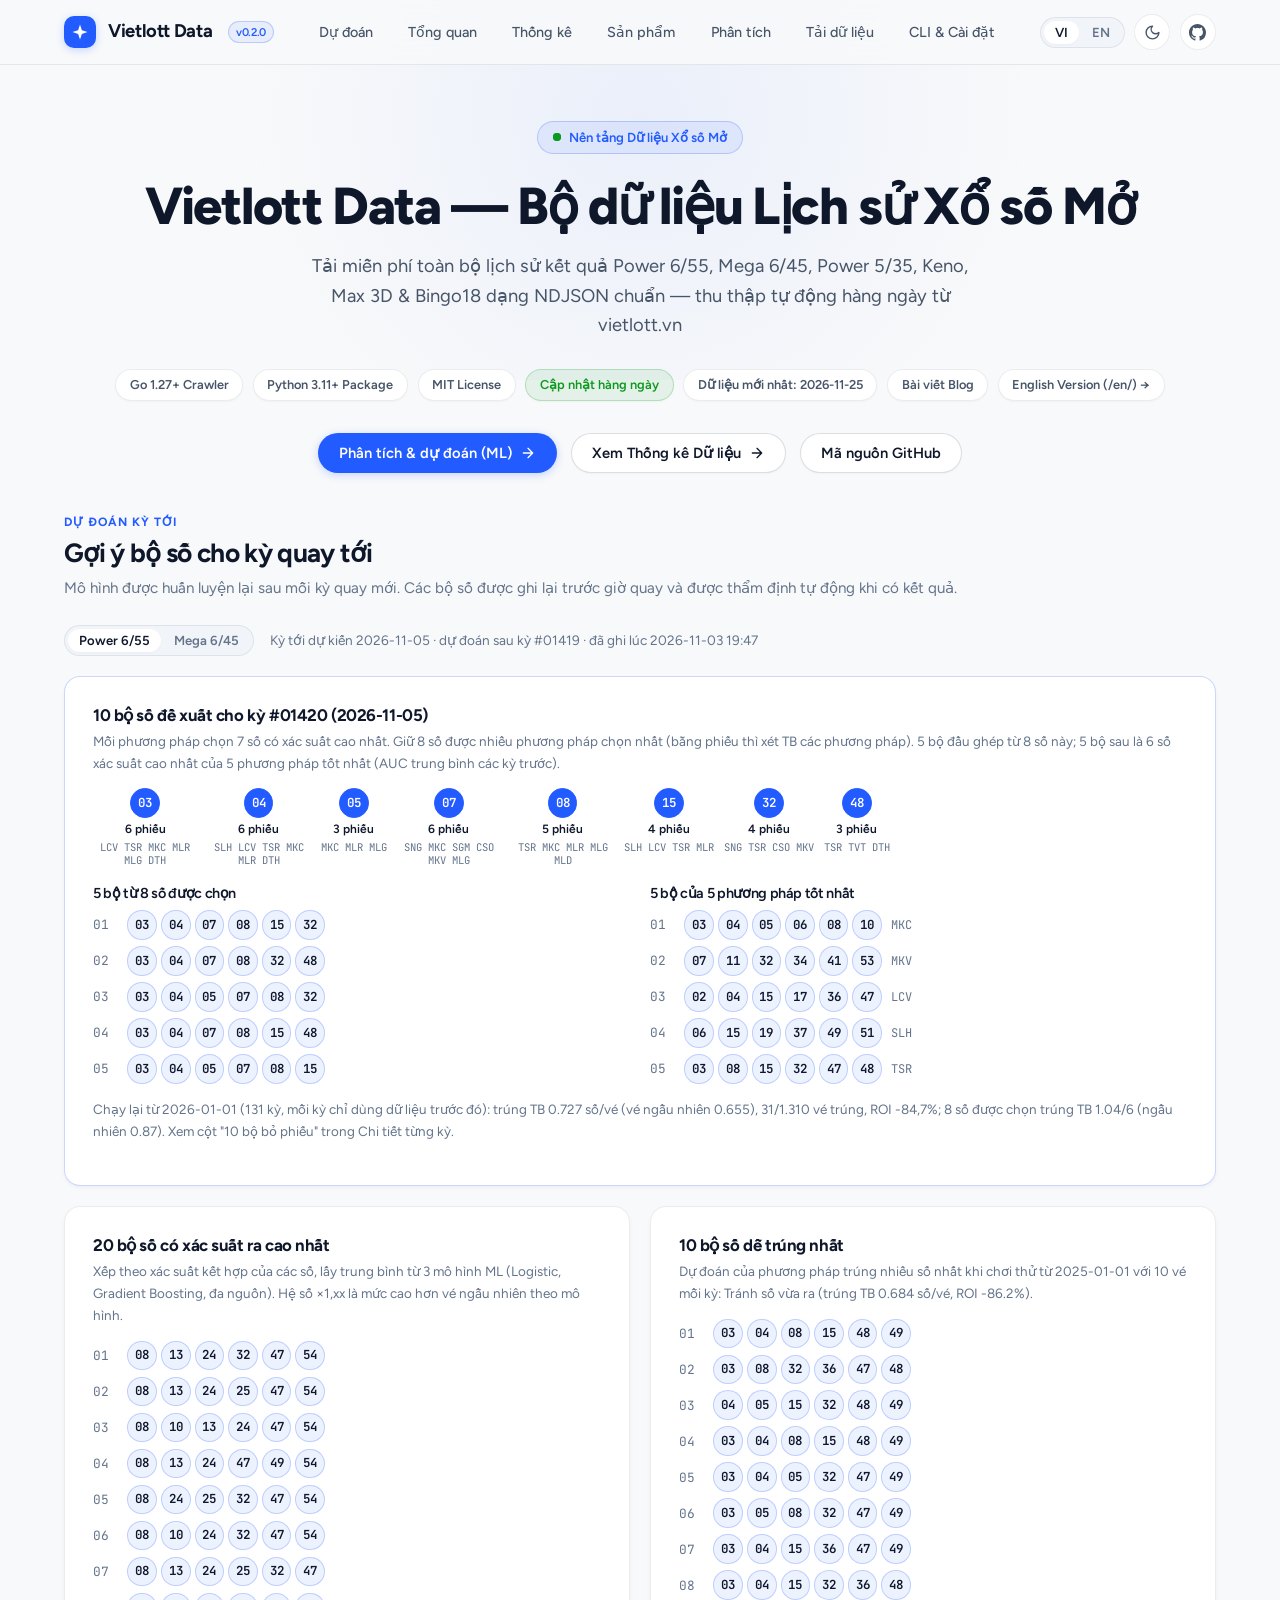
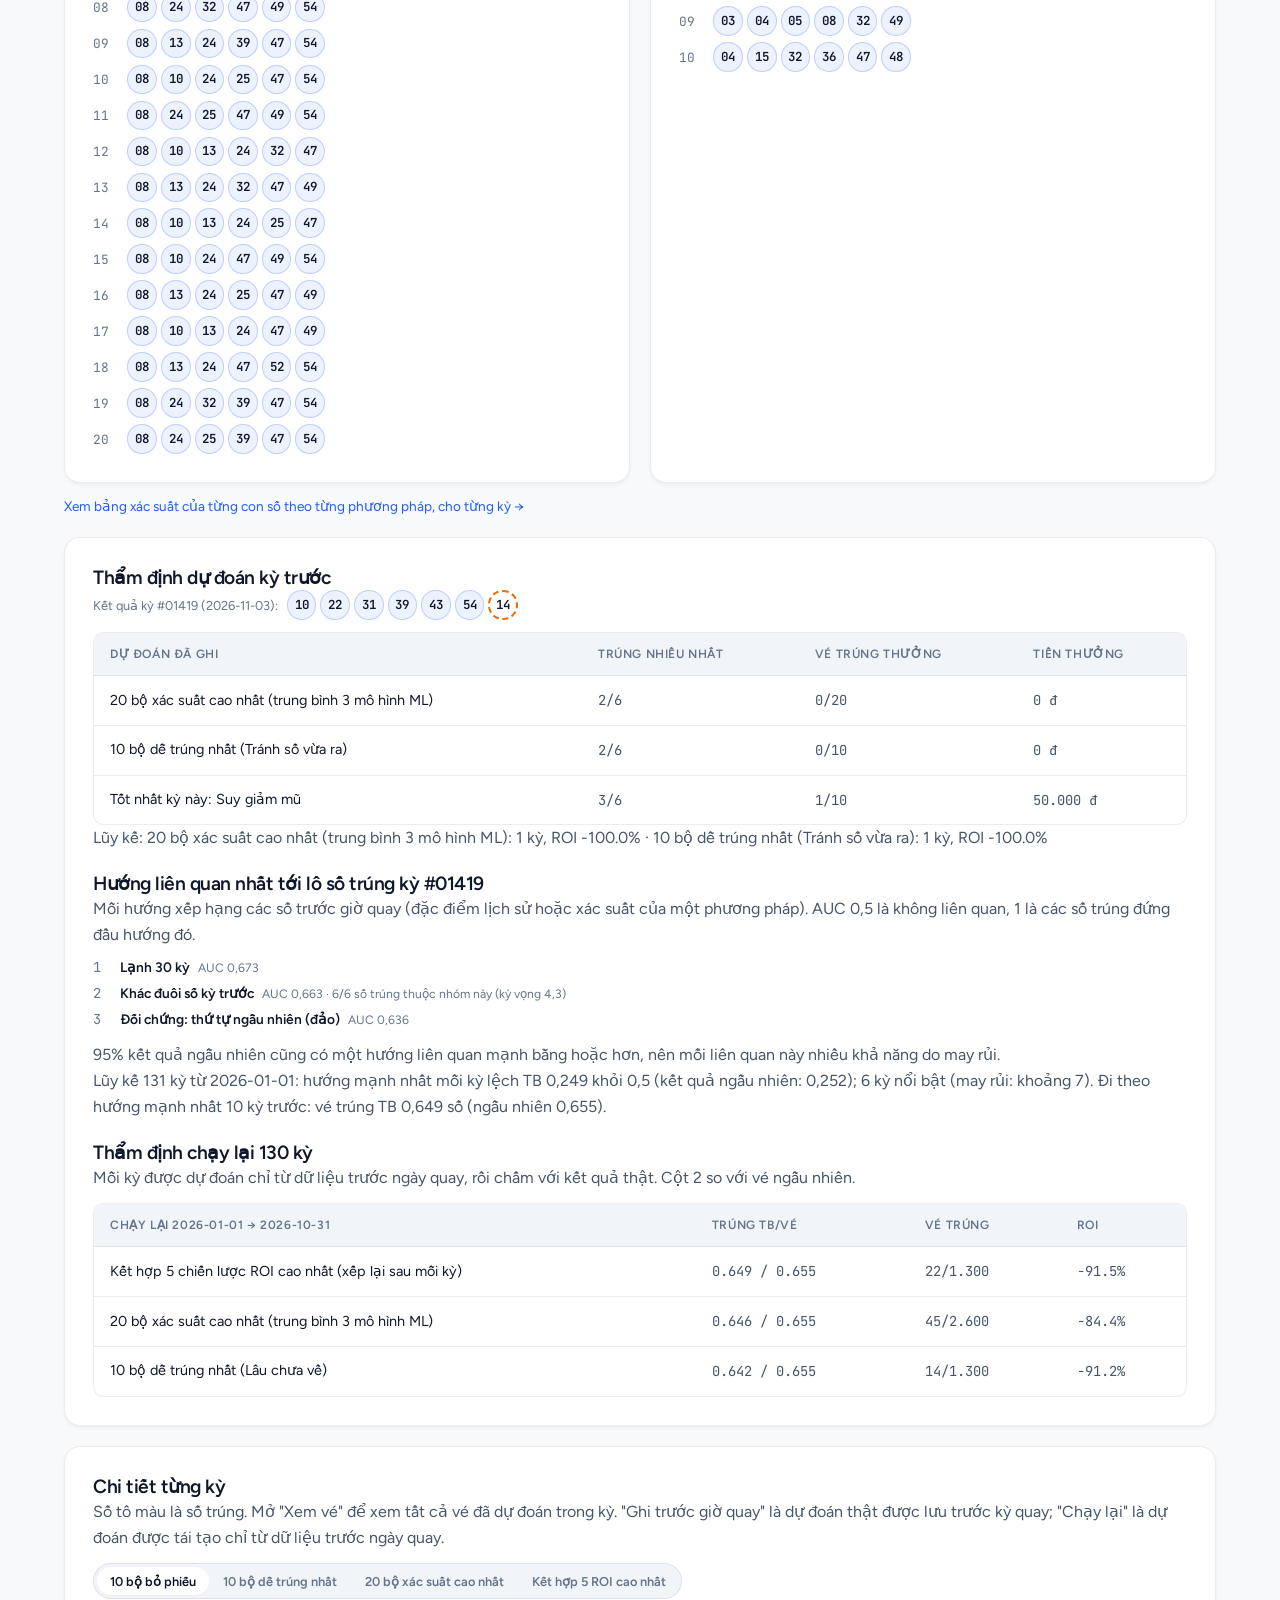
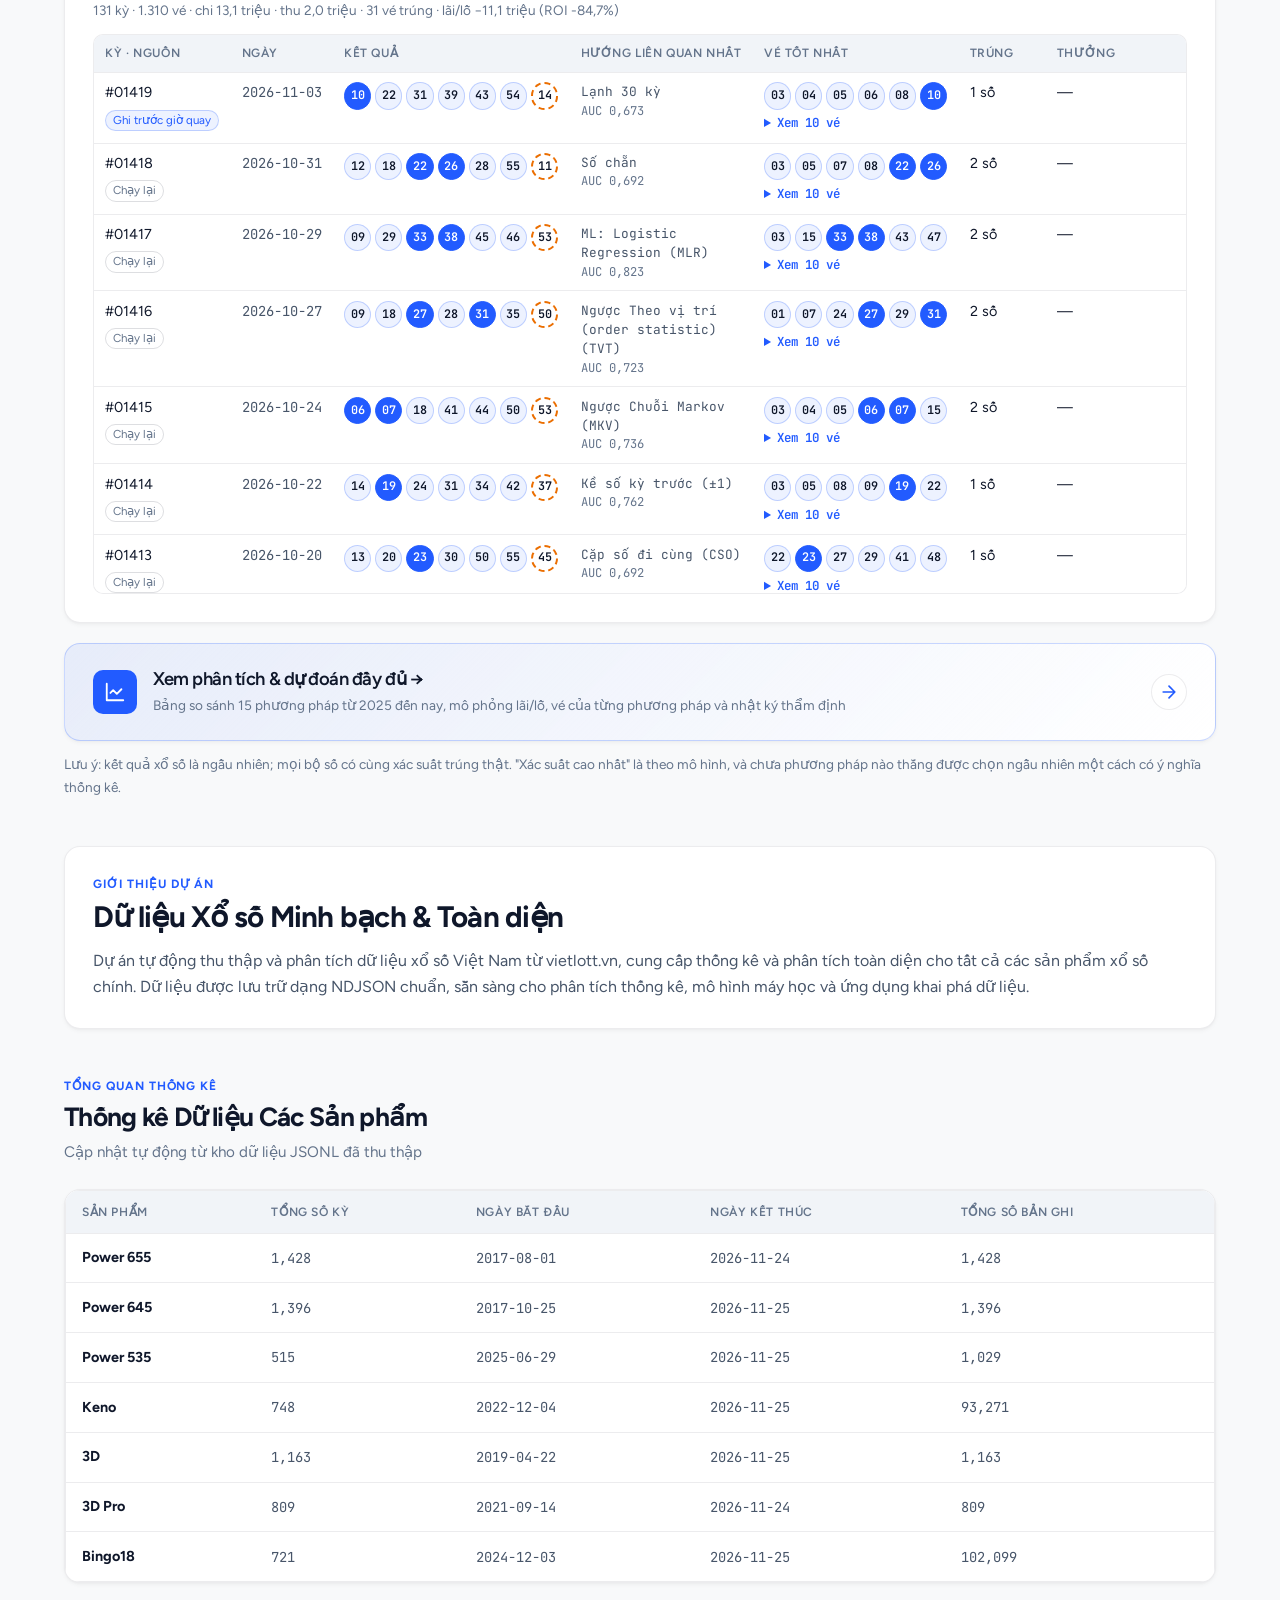
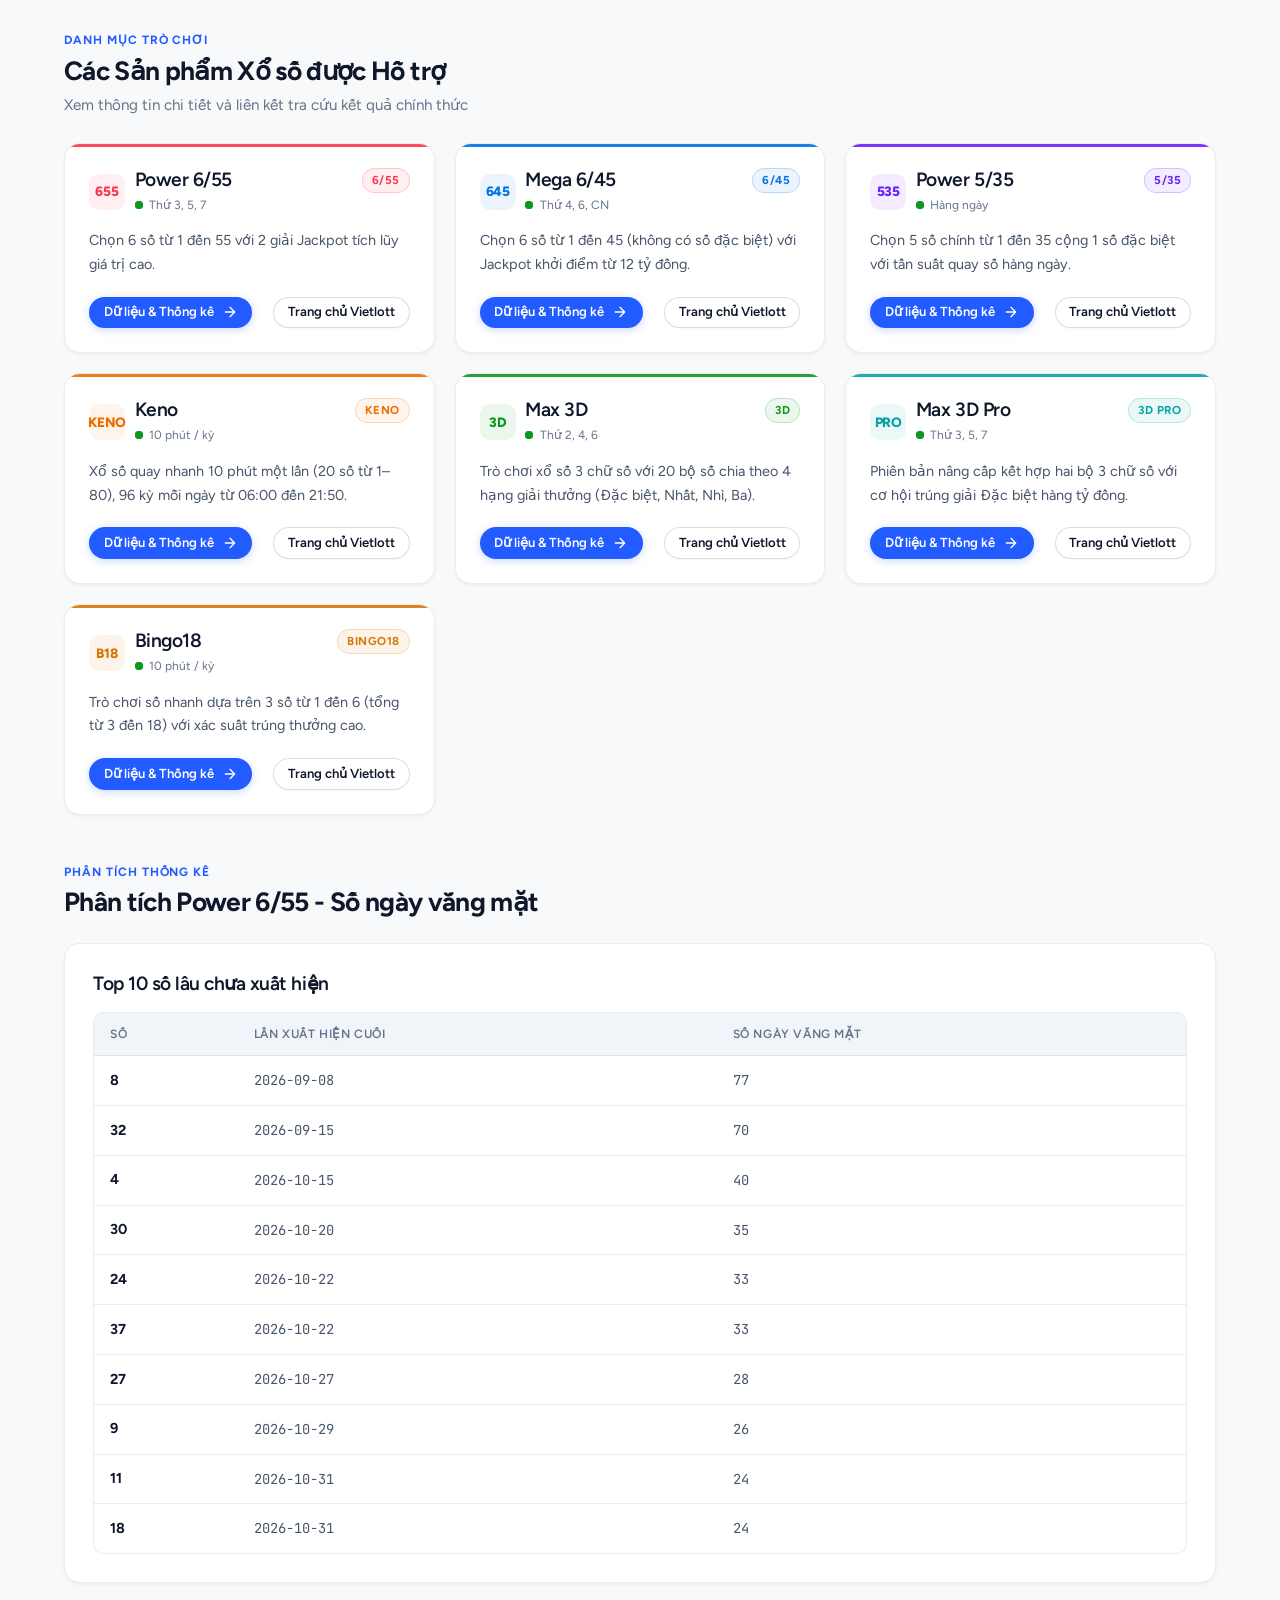
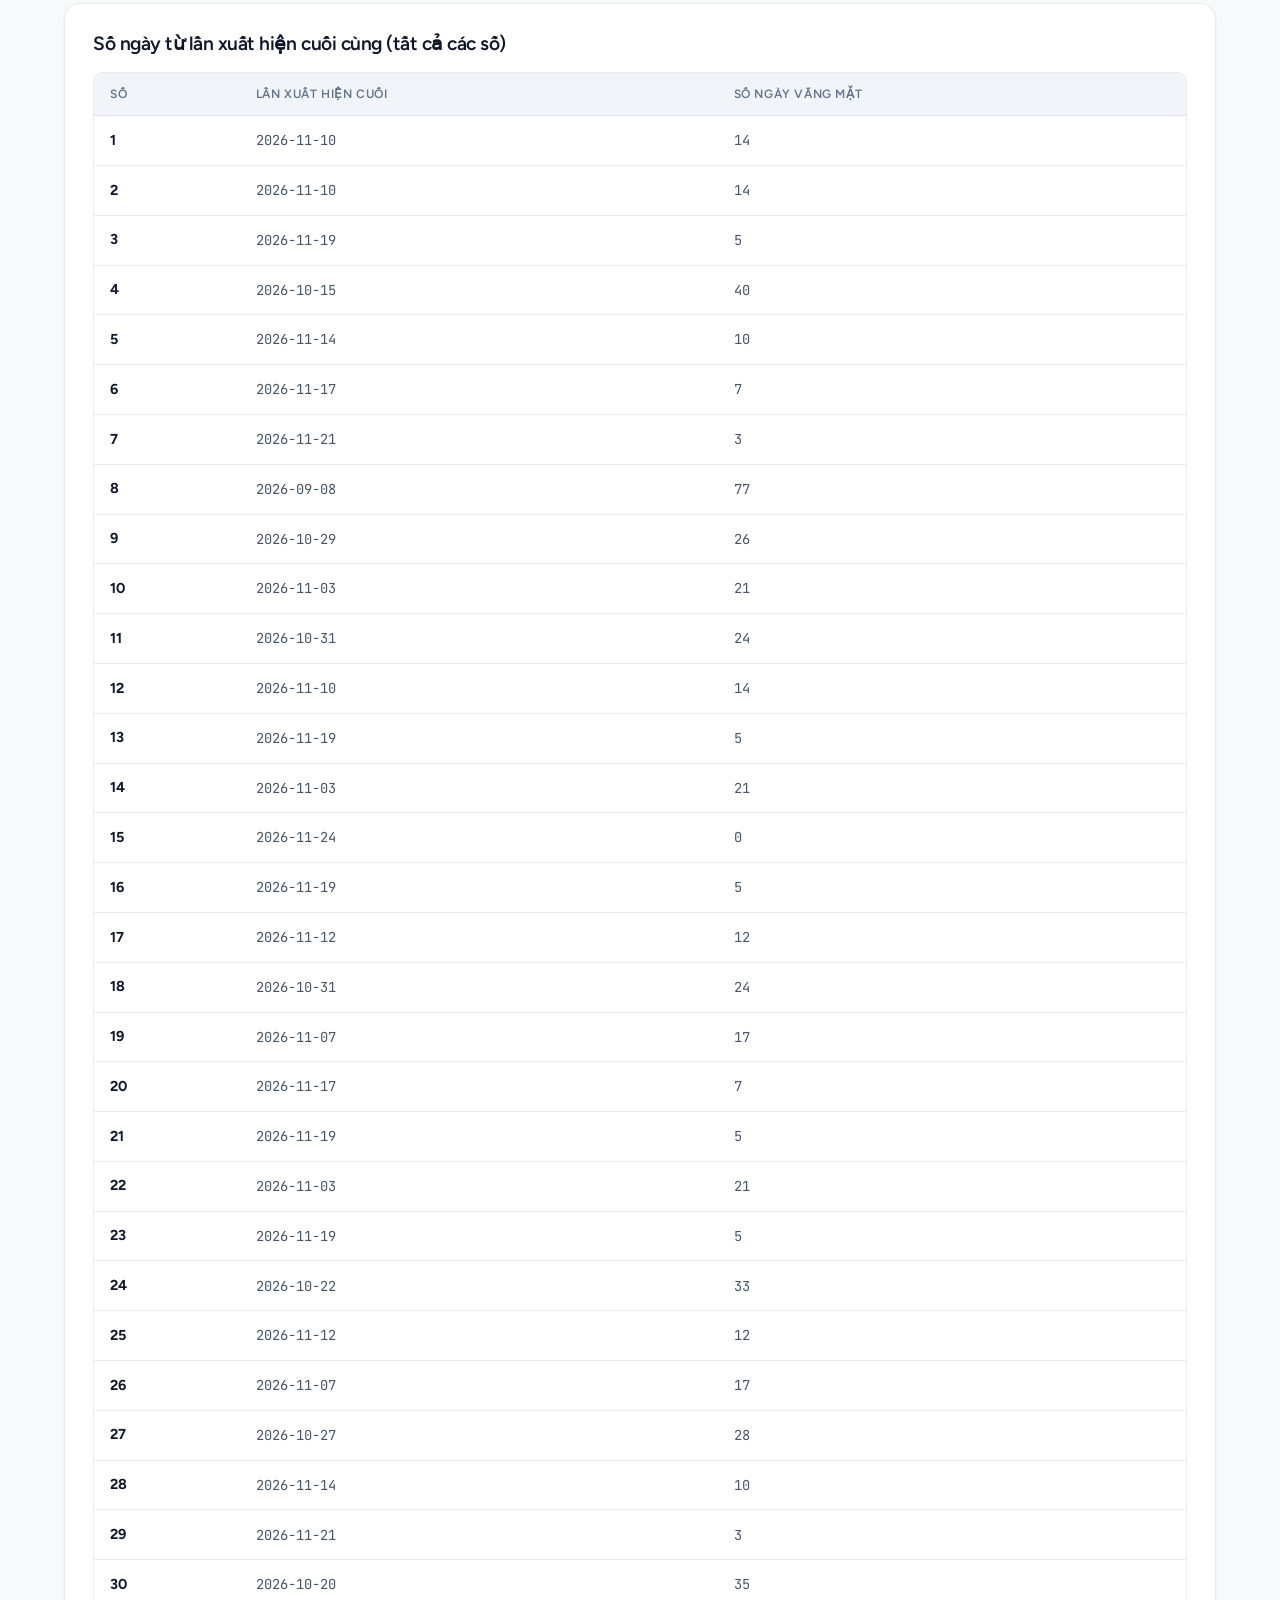
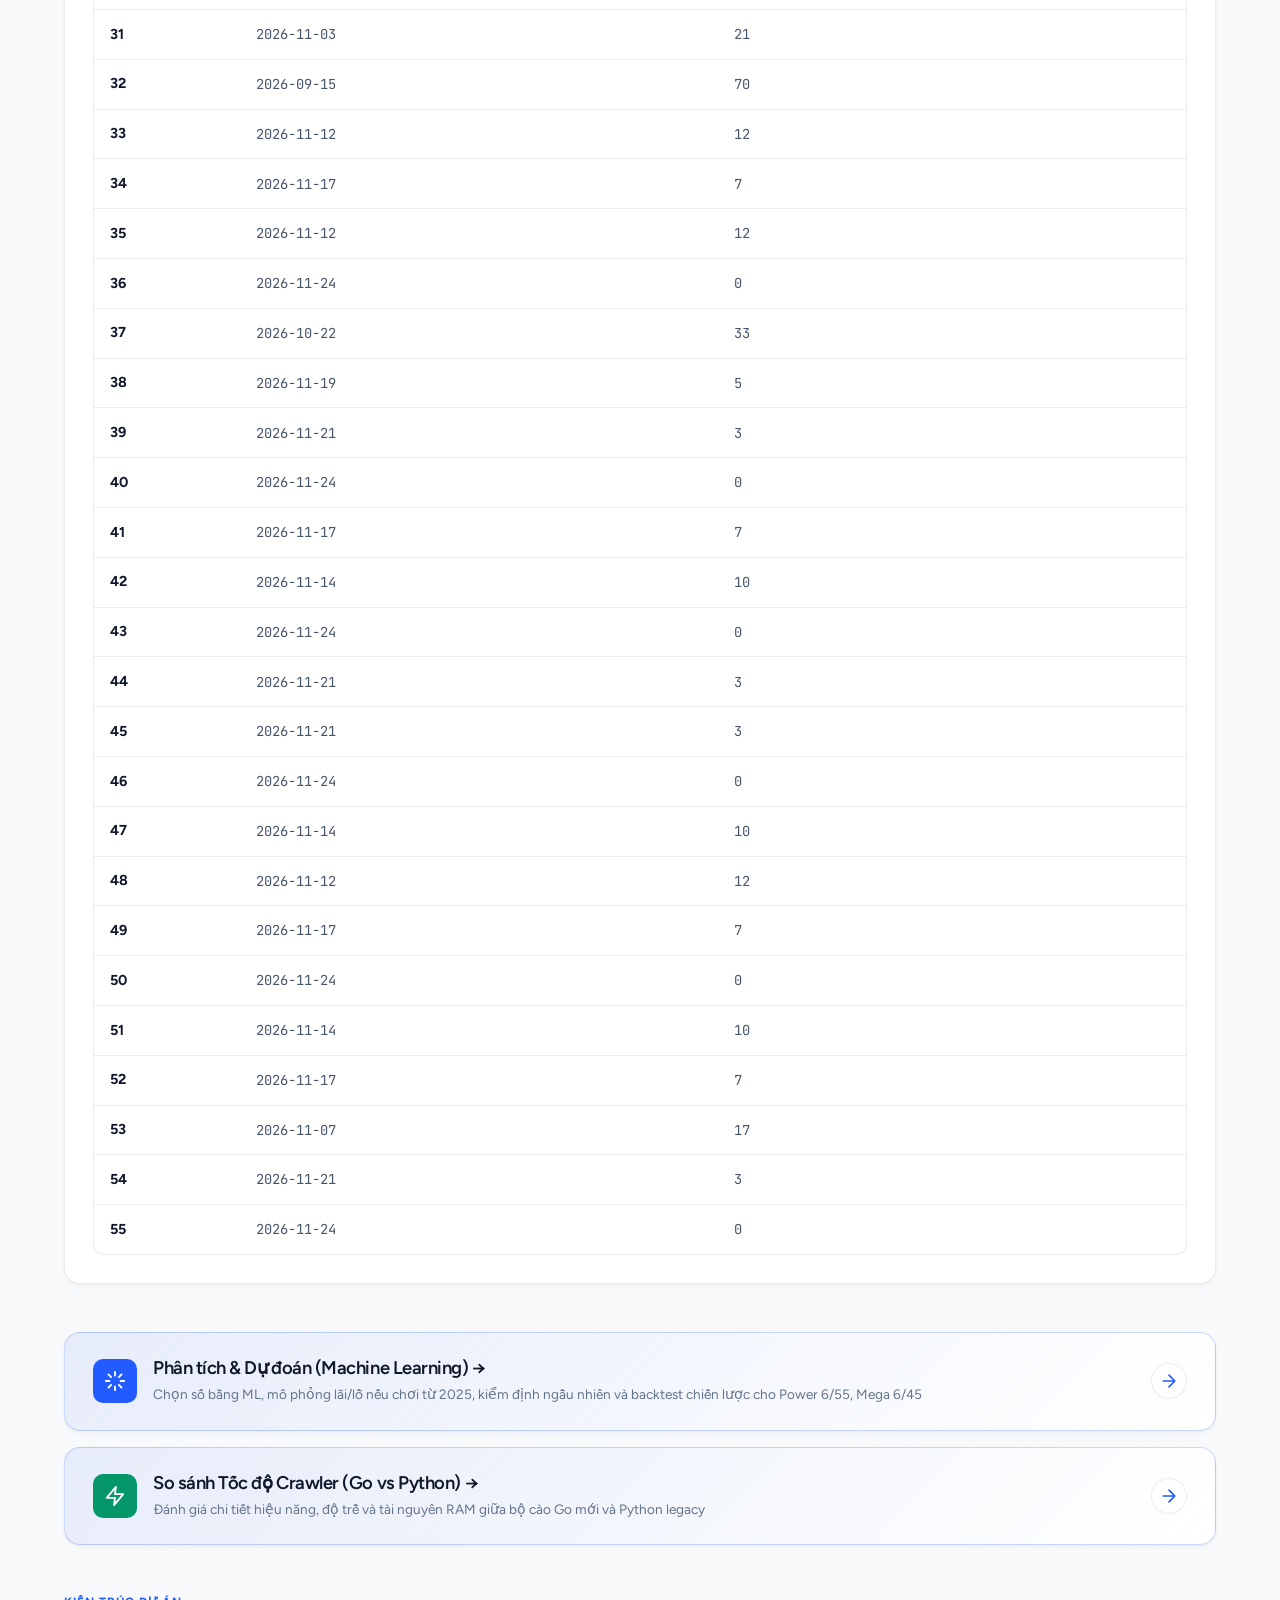
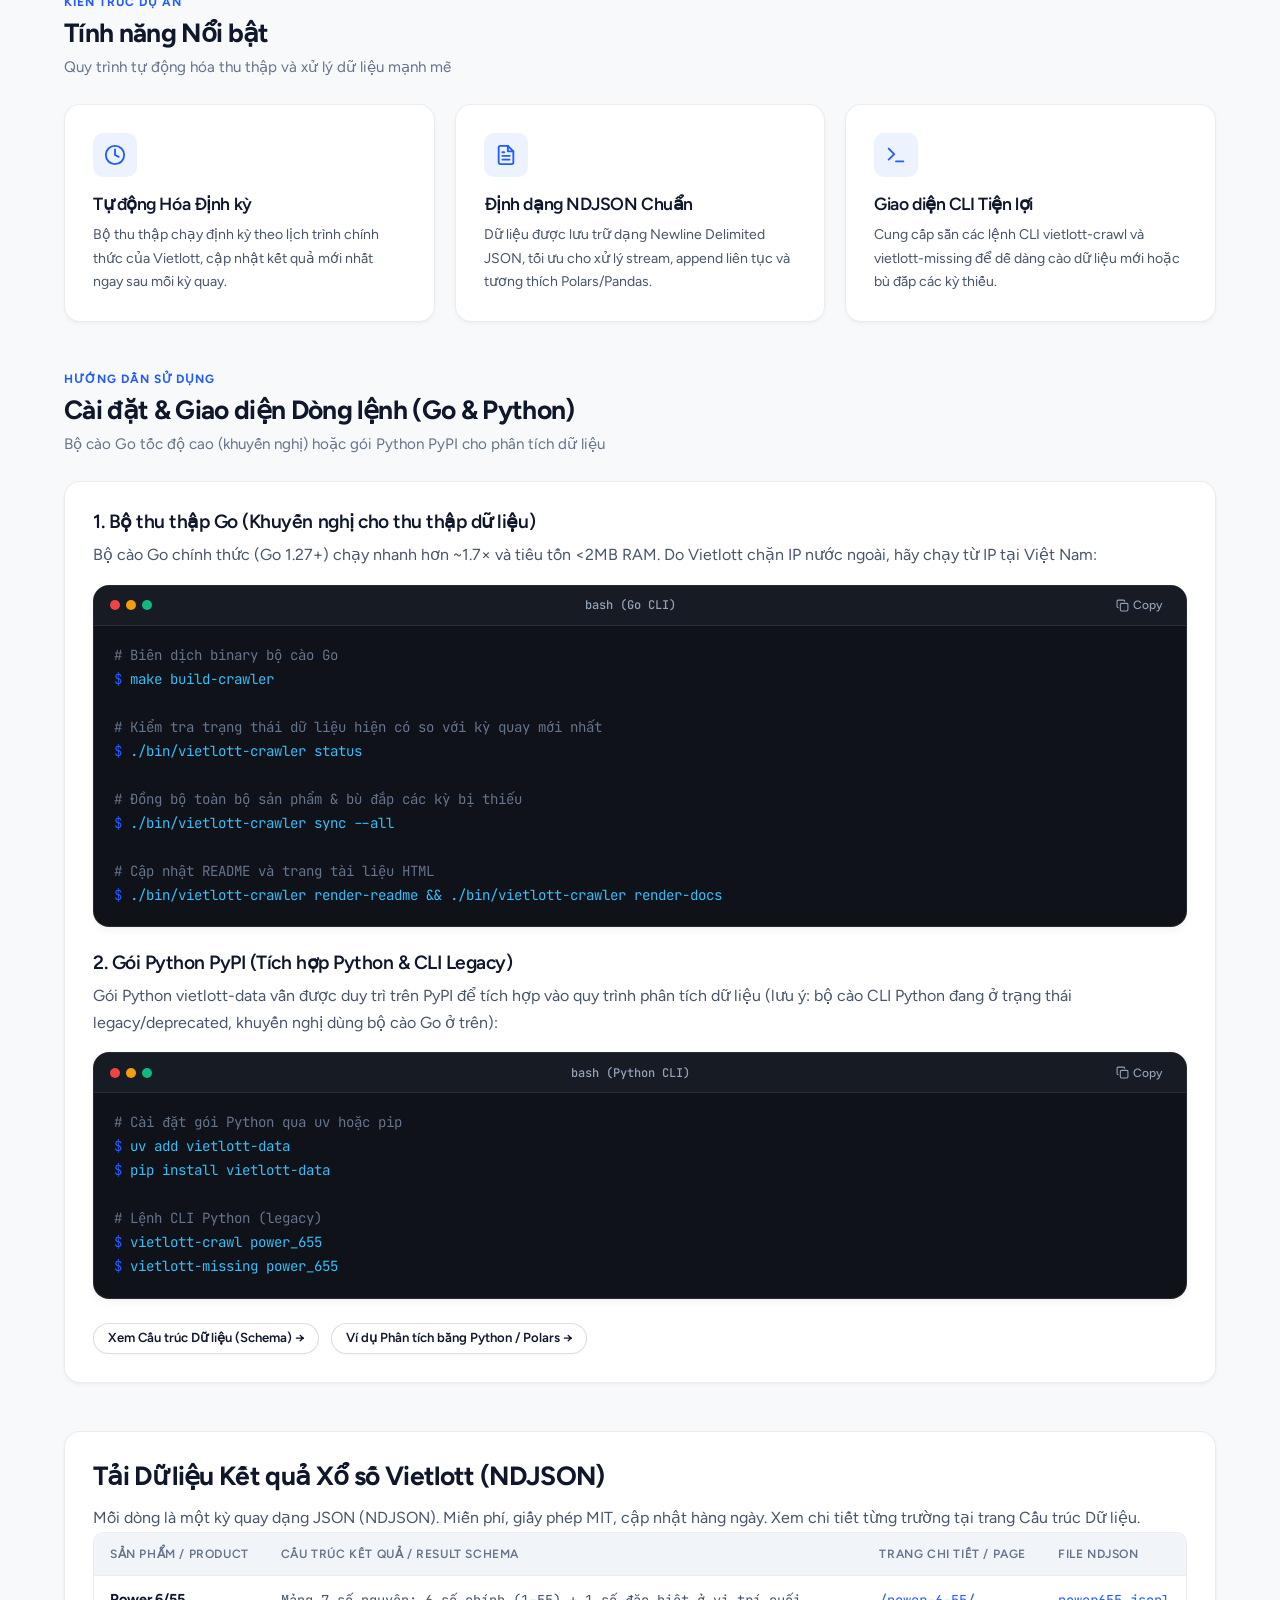
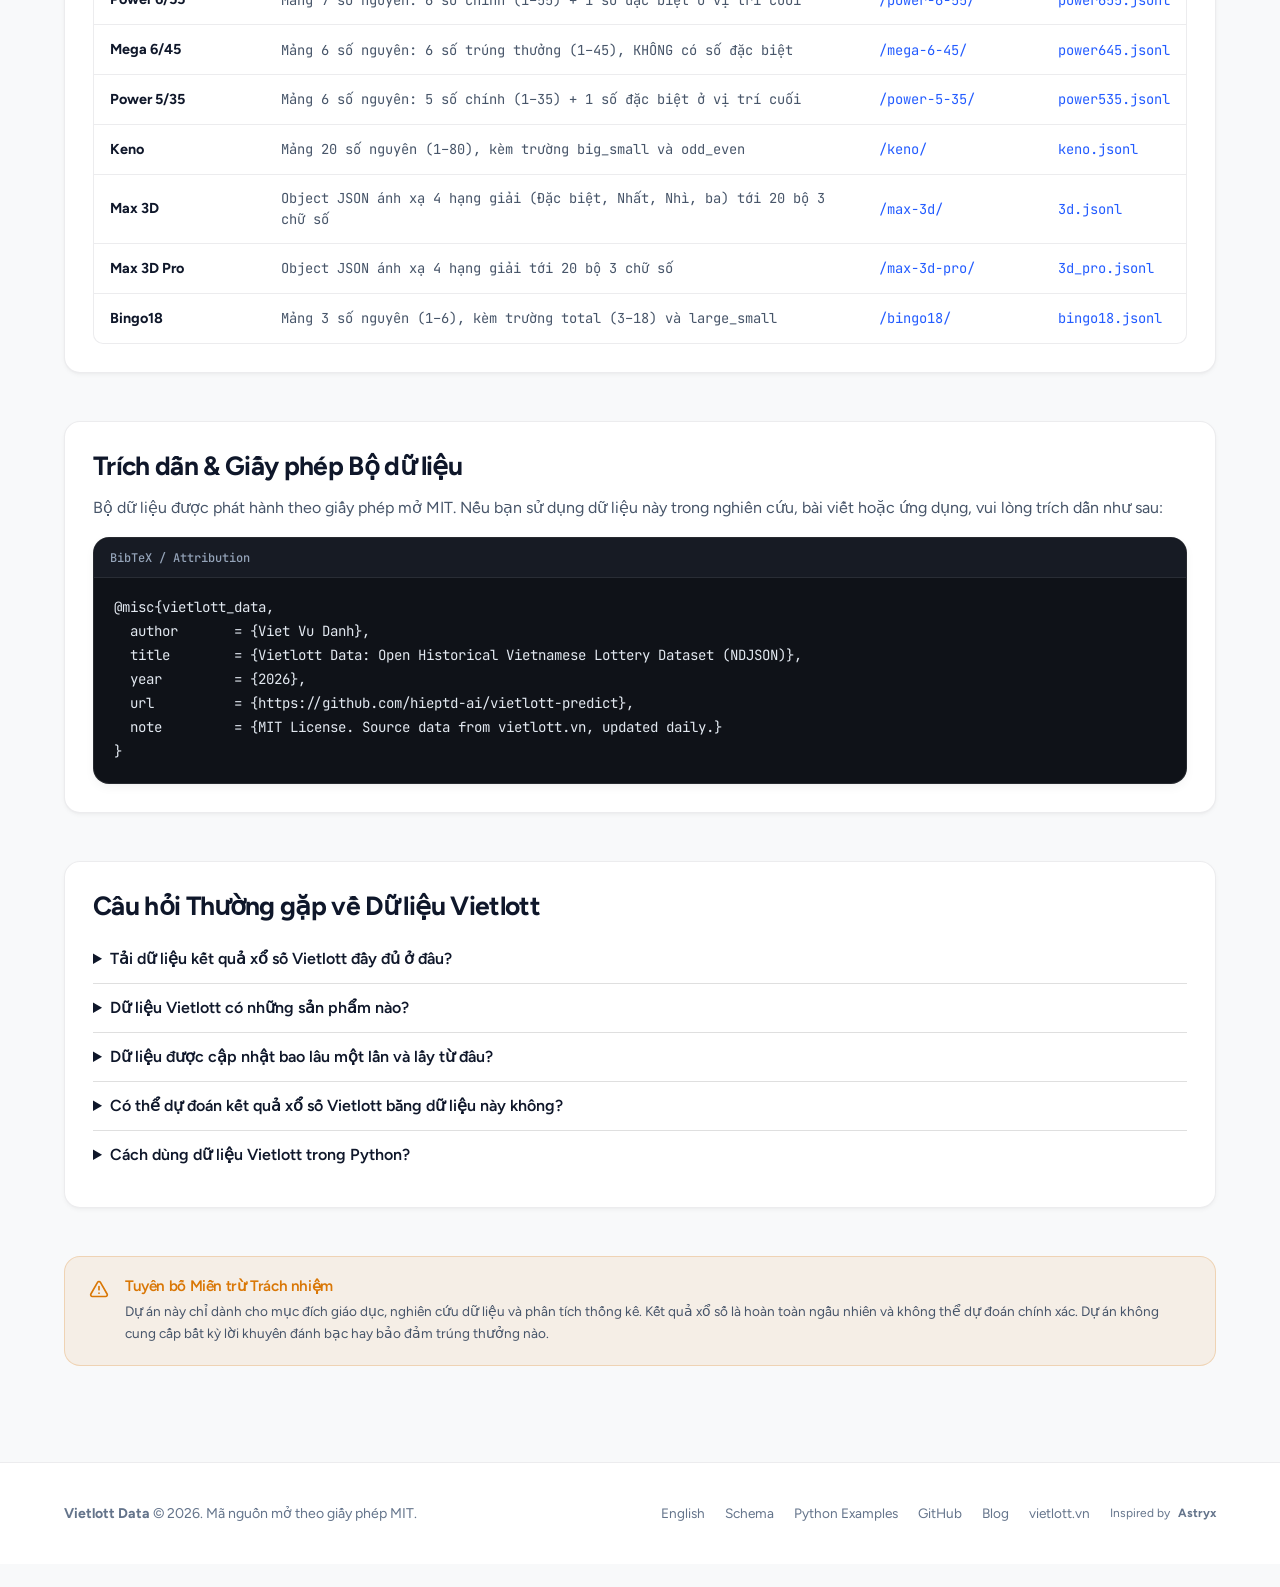
==== commit ecd49b86: "sync data from vietvudanh/vietlott-data, validate & record next-draw predictions @ 2026-11-25 15:35:" ====
--- a/docs/index.html
+++ b/docs/index.html
@@ -445,31 +445,31 @@
                                 </tr>
                                 <tr>
                                     <td><strong>Power 645</strong></td>
-                                    <td>1,395</td>
+                                    <td>1,396</td>
                                     <td>2017-10-25</td>
-                                    <td>2026-11-22</td>
-                                    <td>1,395</td>
+                                    <td>2026-11-25</td>
+                                    <td>1,396</td>
                                 </tr>
                                 <tr>
                                     <td><strong>Power 535</strong></td>
-                                    <td>514</td>
+                                    <td>515</td>
                                     <td>2025-06-29</td>
-                                    <td>2026-11-24</td>
-                                    <td>1,028</td>
+                                    <td>2026-11-25</td>
+                                    <td>1,029</td>
                                 </tr>
                                 <tr>
                                     <td><strong>Keno</strong></td>
                                     <td>748</td>
                                     <td>2022-12-04</td>
                                     <td>2026-11-25</td>
-                                    <td>93,181</td>
+                                    <td>93,271</td>
                                 </tr>
                                 <tr>
                                     <td><strong>3D</strong></td>
-                                    <td>1,162</td>
+                                    <td>1,163</td>
                                     <td>2019-04-22</td>
-                                    <td>2026-11-23</td>
-                                    <td>1,162</td>
+                                    <td>2026-11-25</td>
+                                    <td>1,163</td>
                                 </tr>
                                 <tr>
                                     <td><strong>3D Pro</strong></td>
@@ -483,7 +483,7 @@
                                     <td>721</td>
                                     <td>2024-12-03</td>
                                     <td>2026-11-25</td>
-                                    <td>101,979</td>
+                                    <td>102,099</td>
                                 </tr>
                             </tbody>
                         </table>
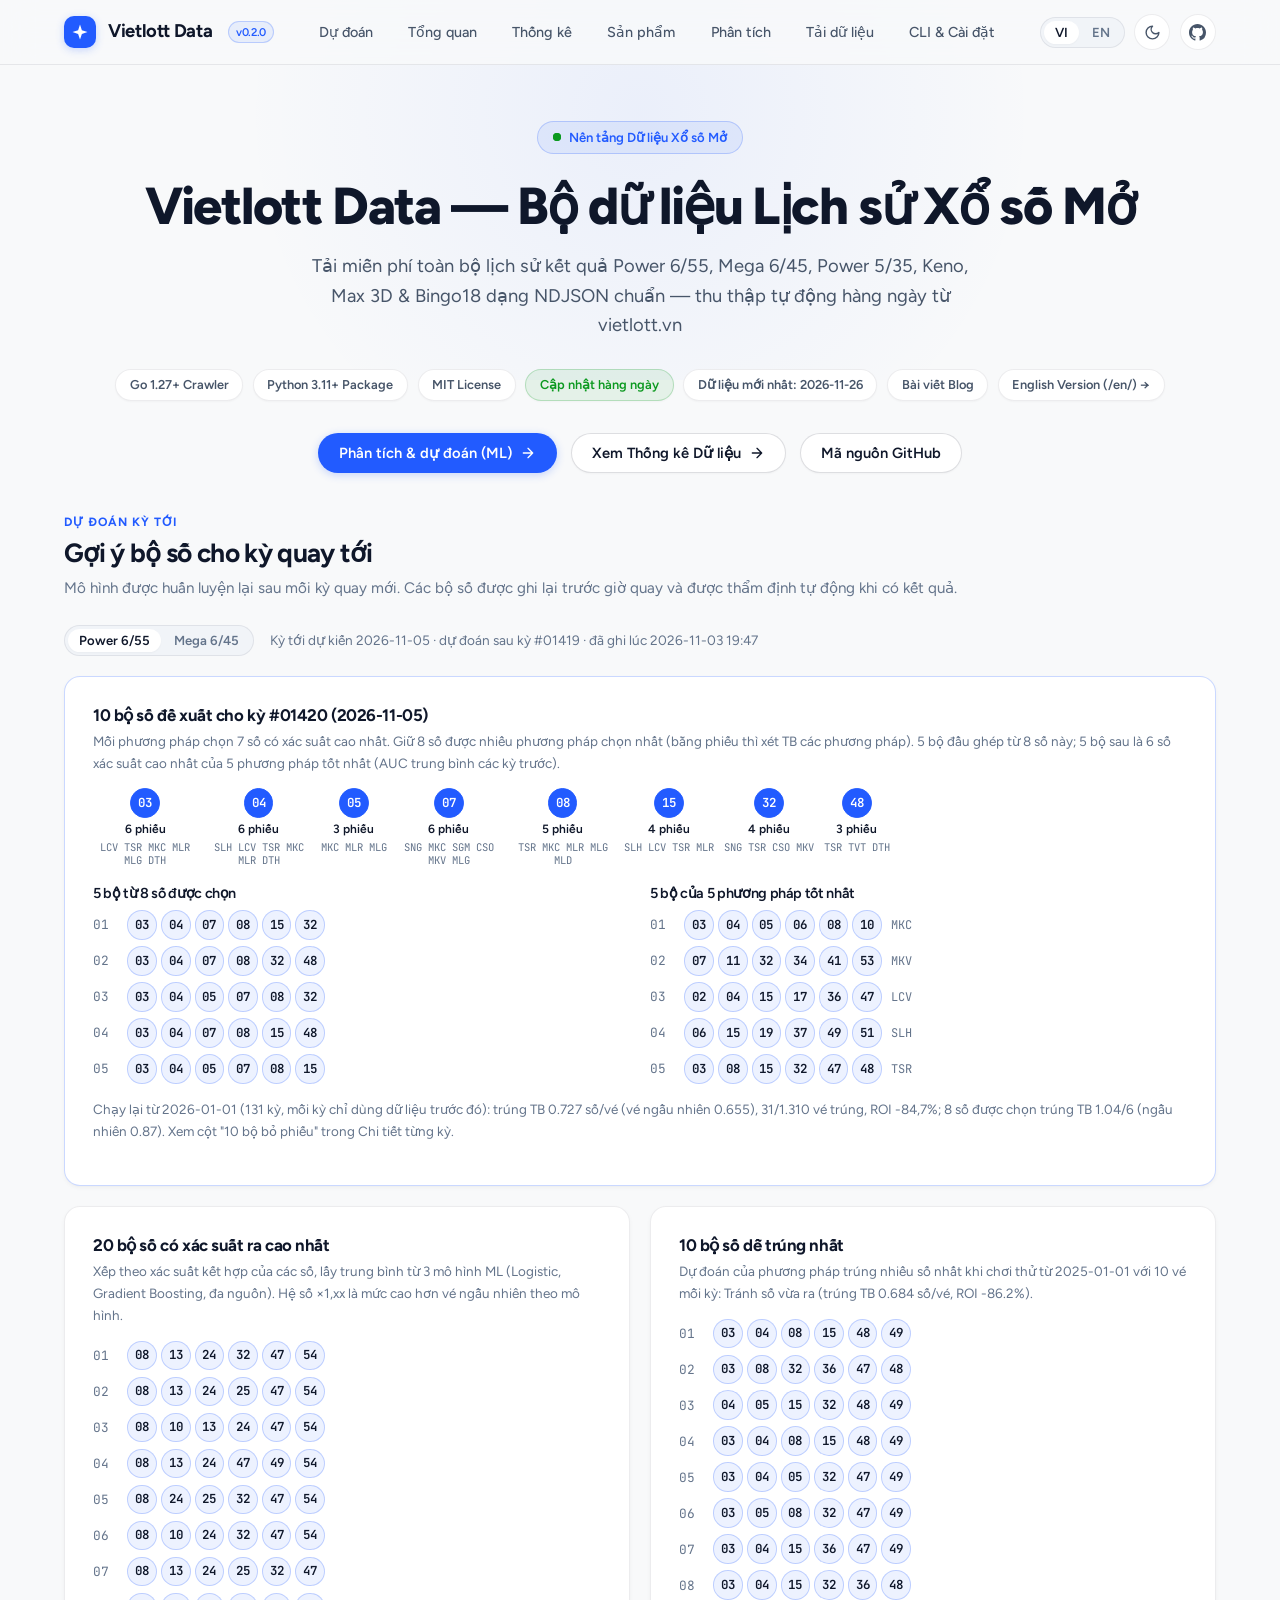
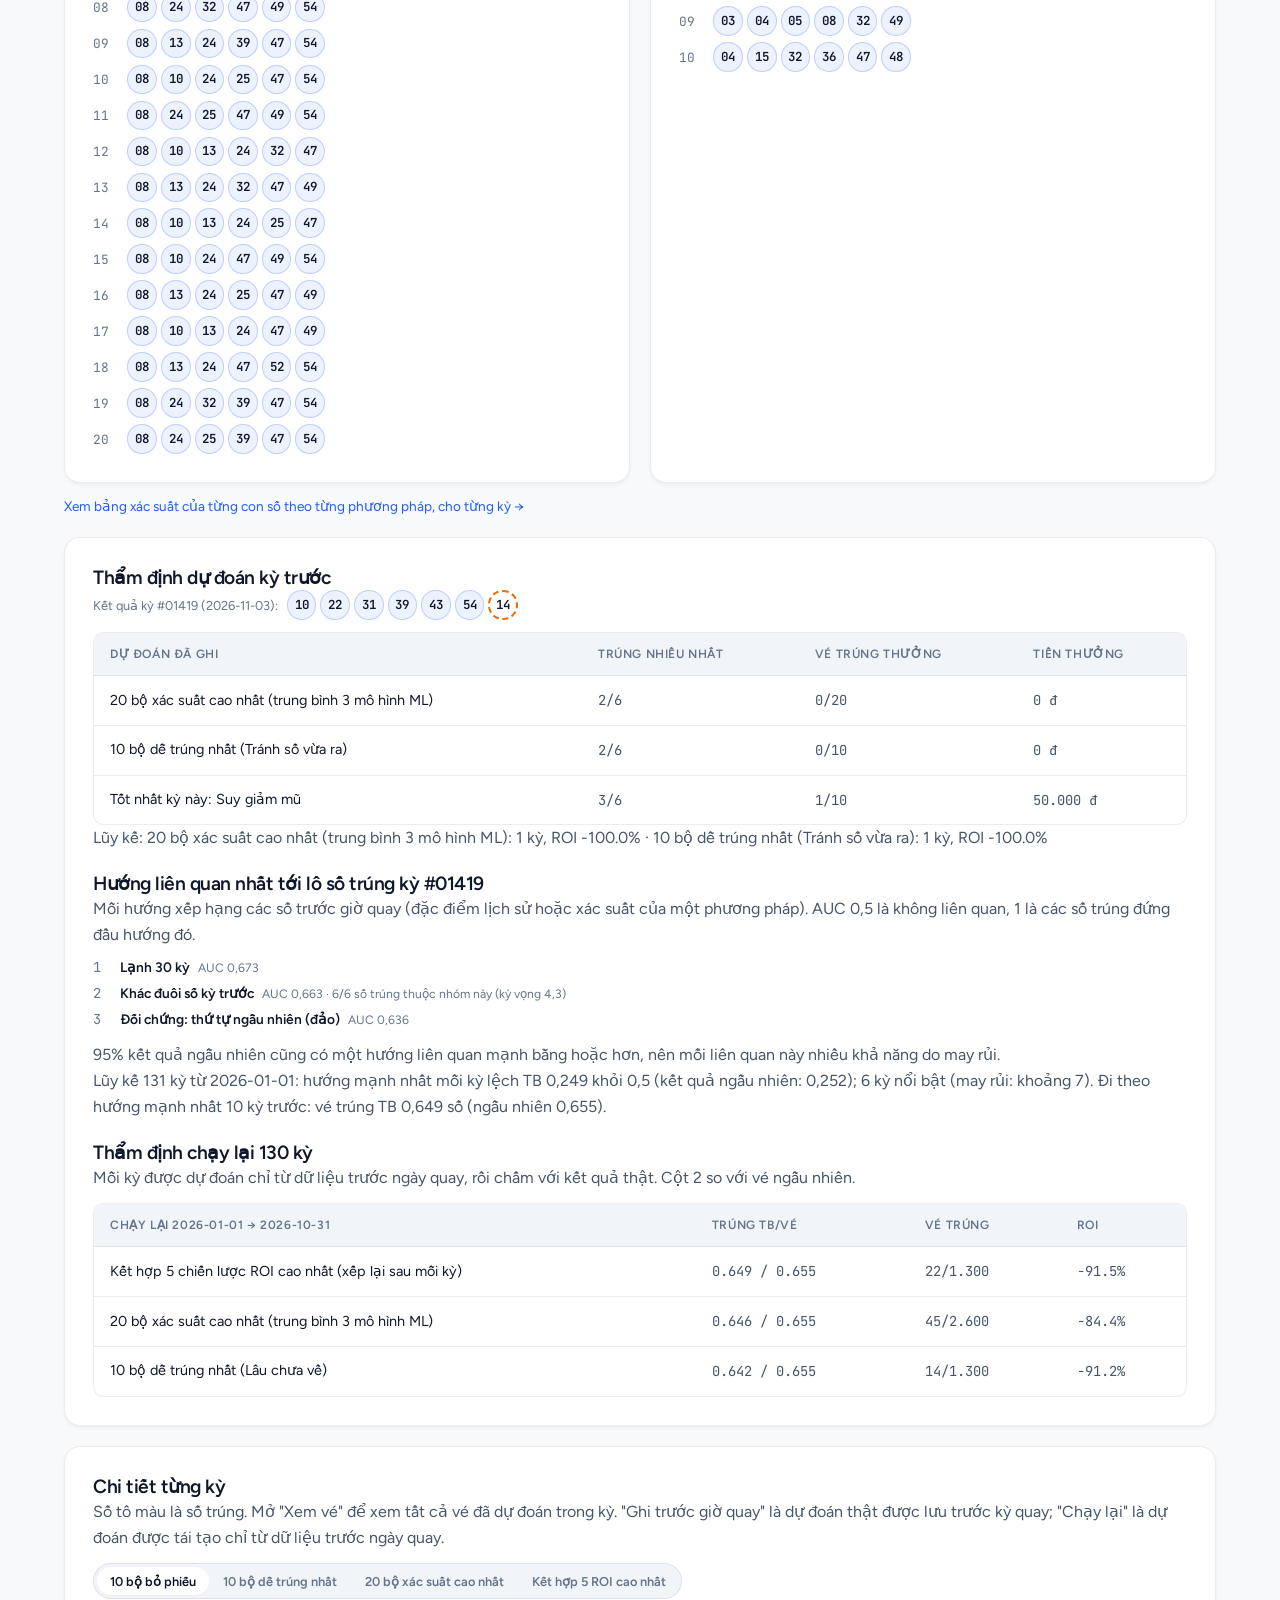
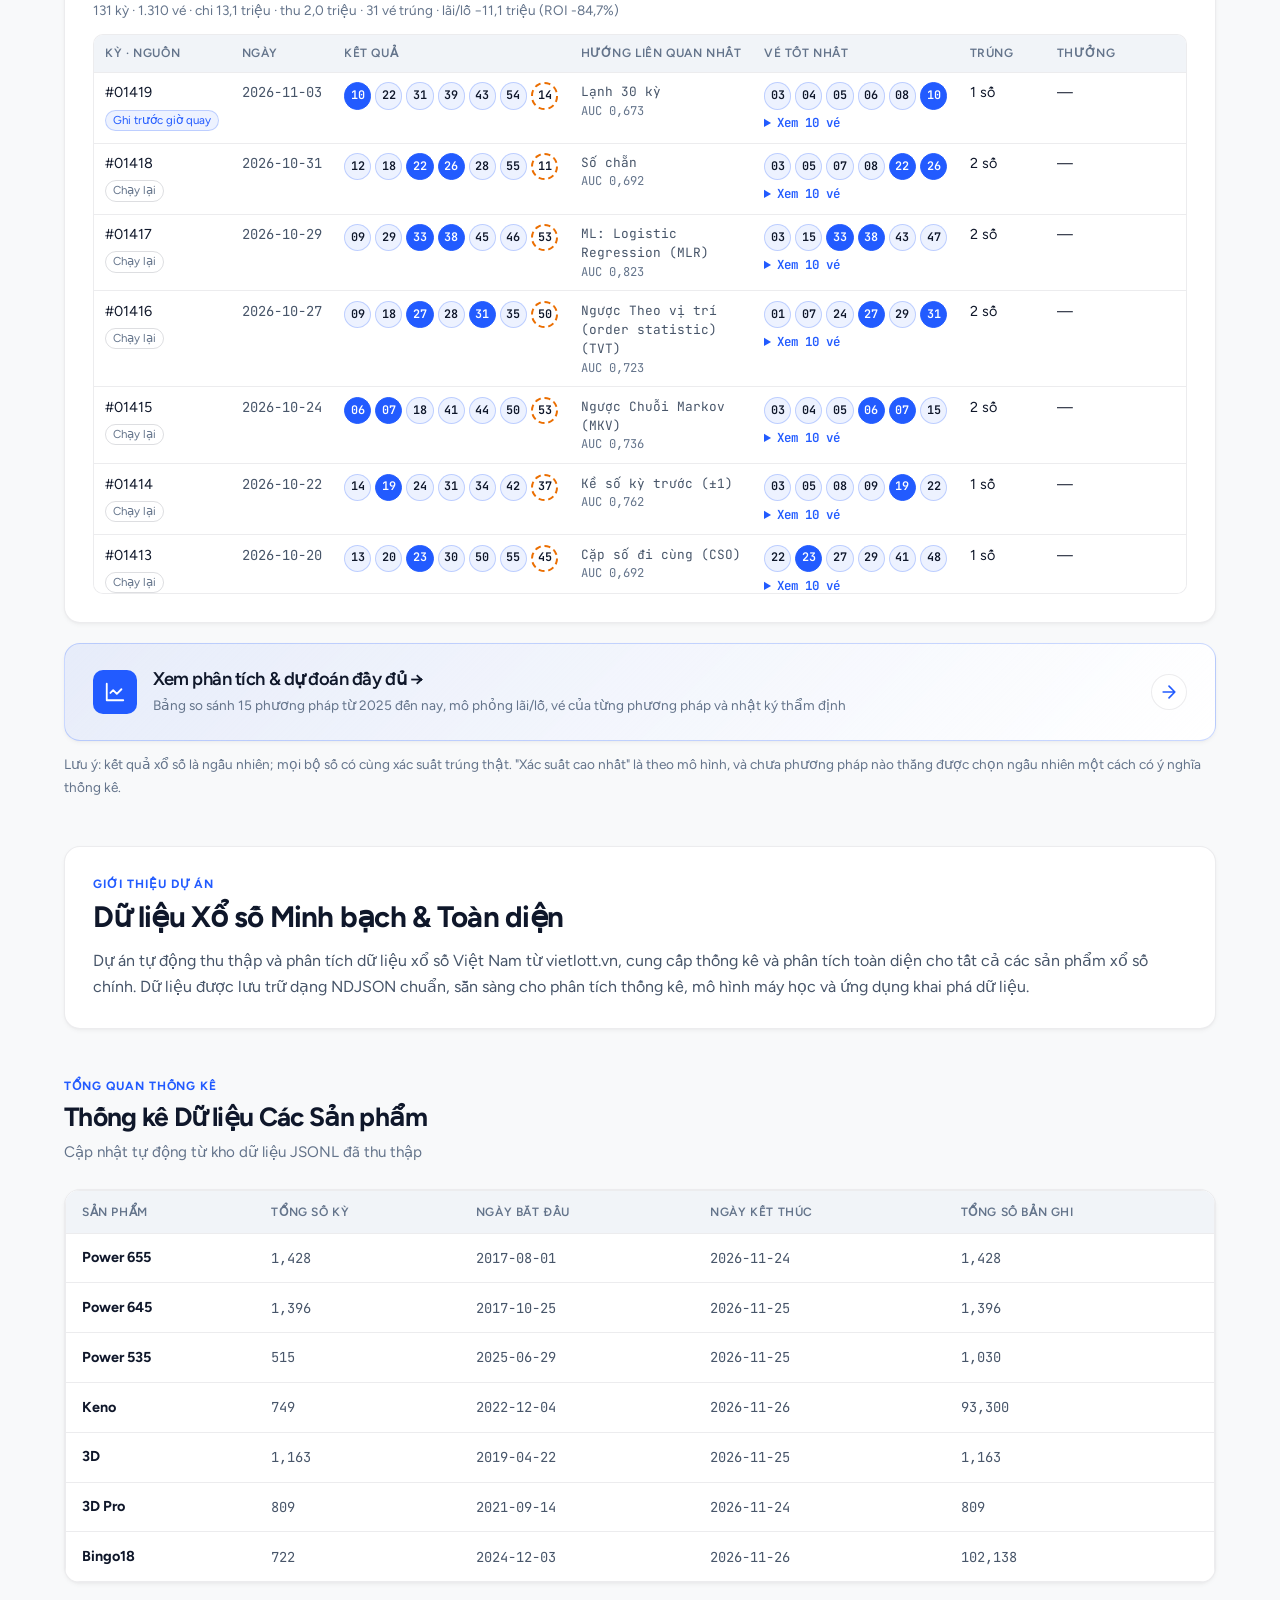
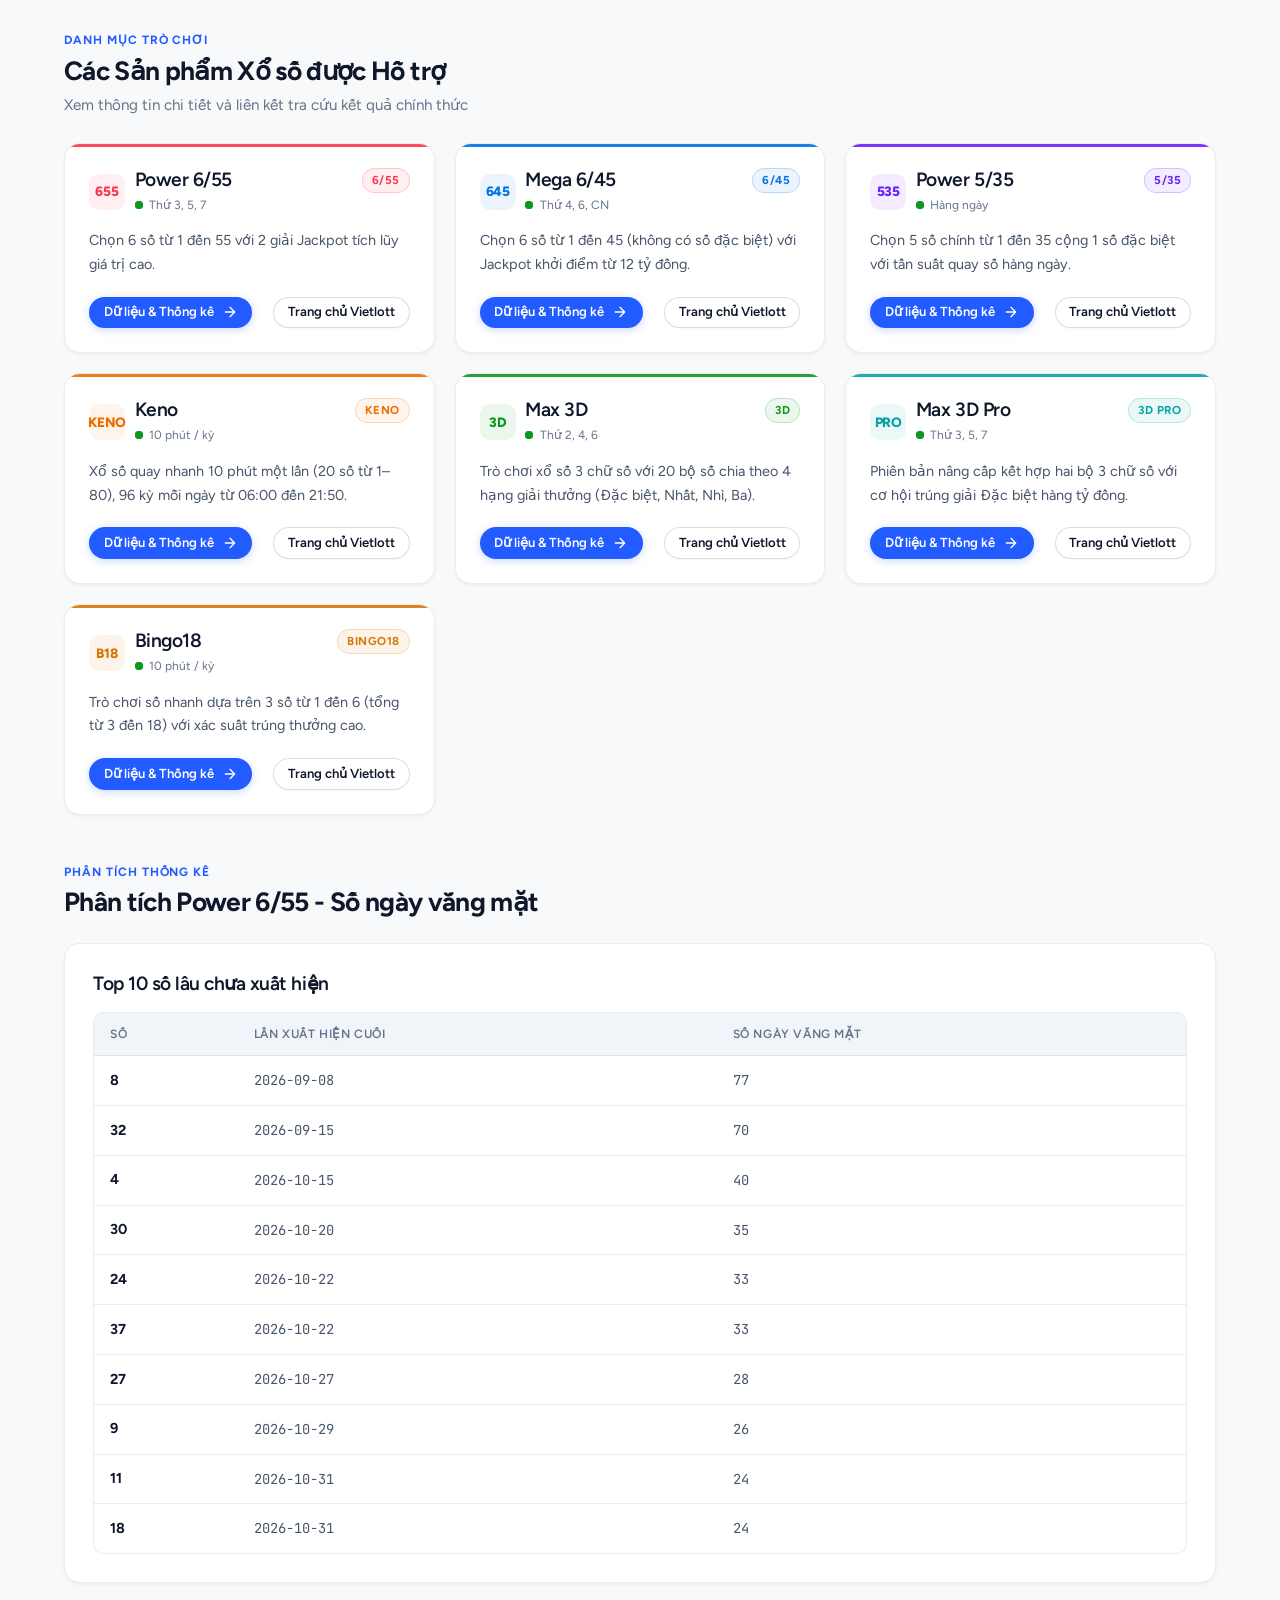
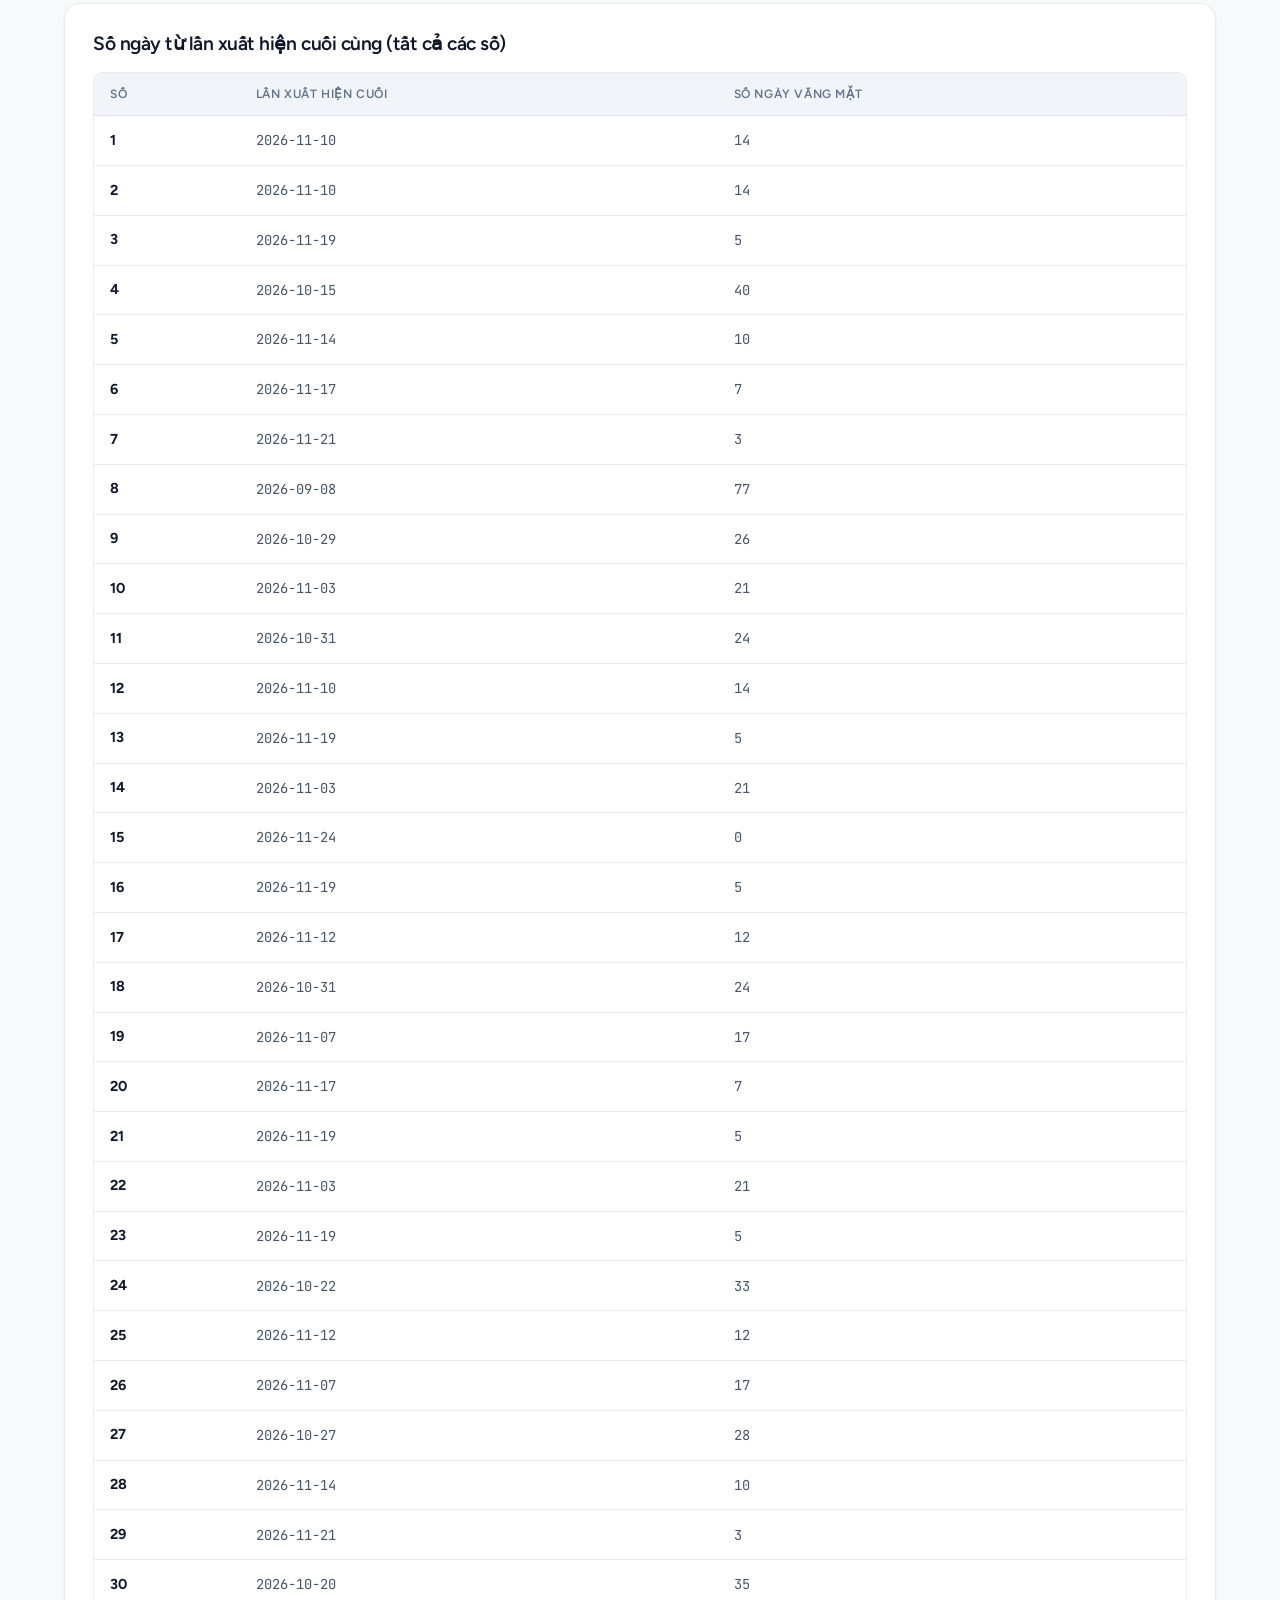
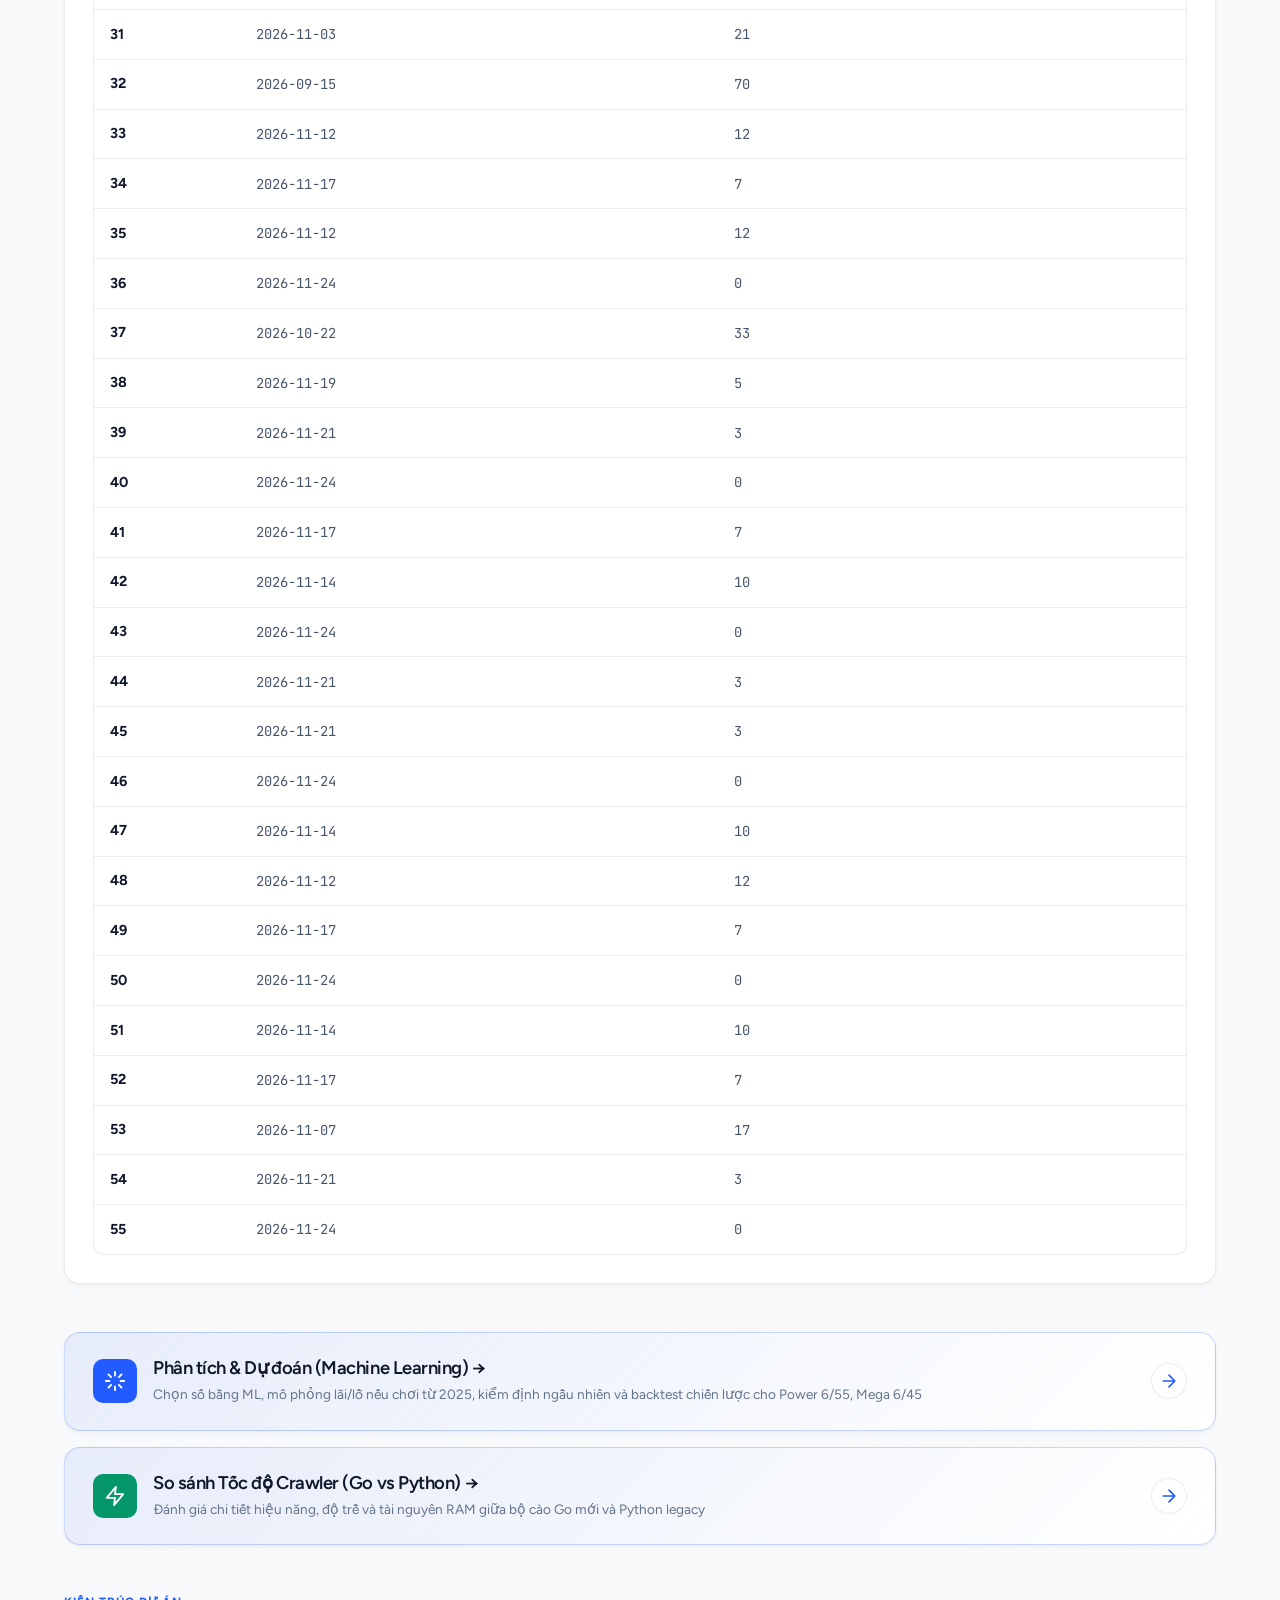
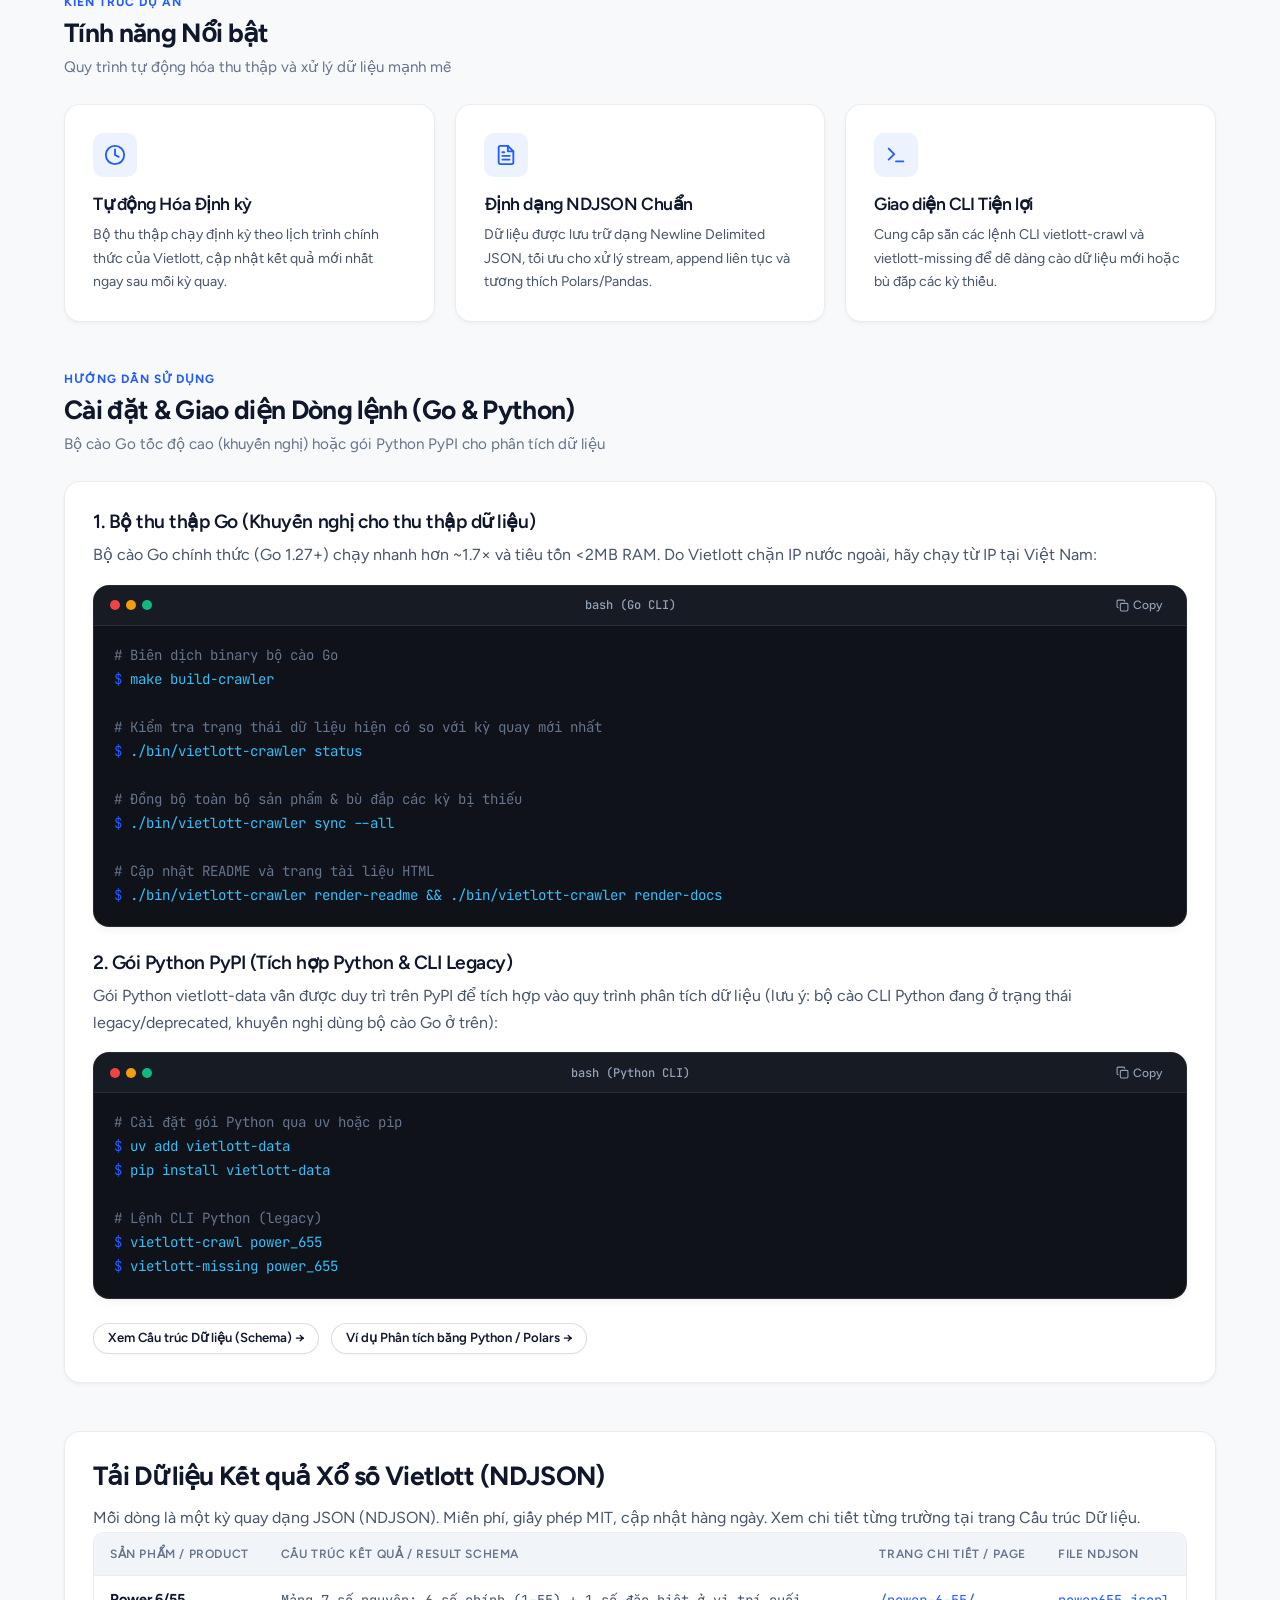
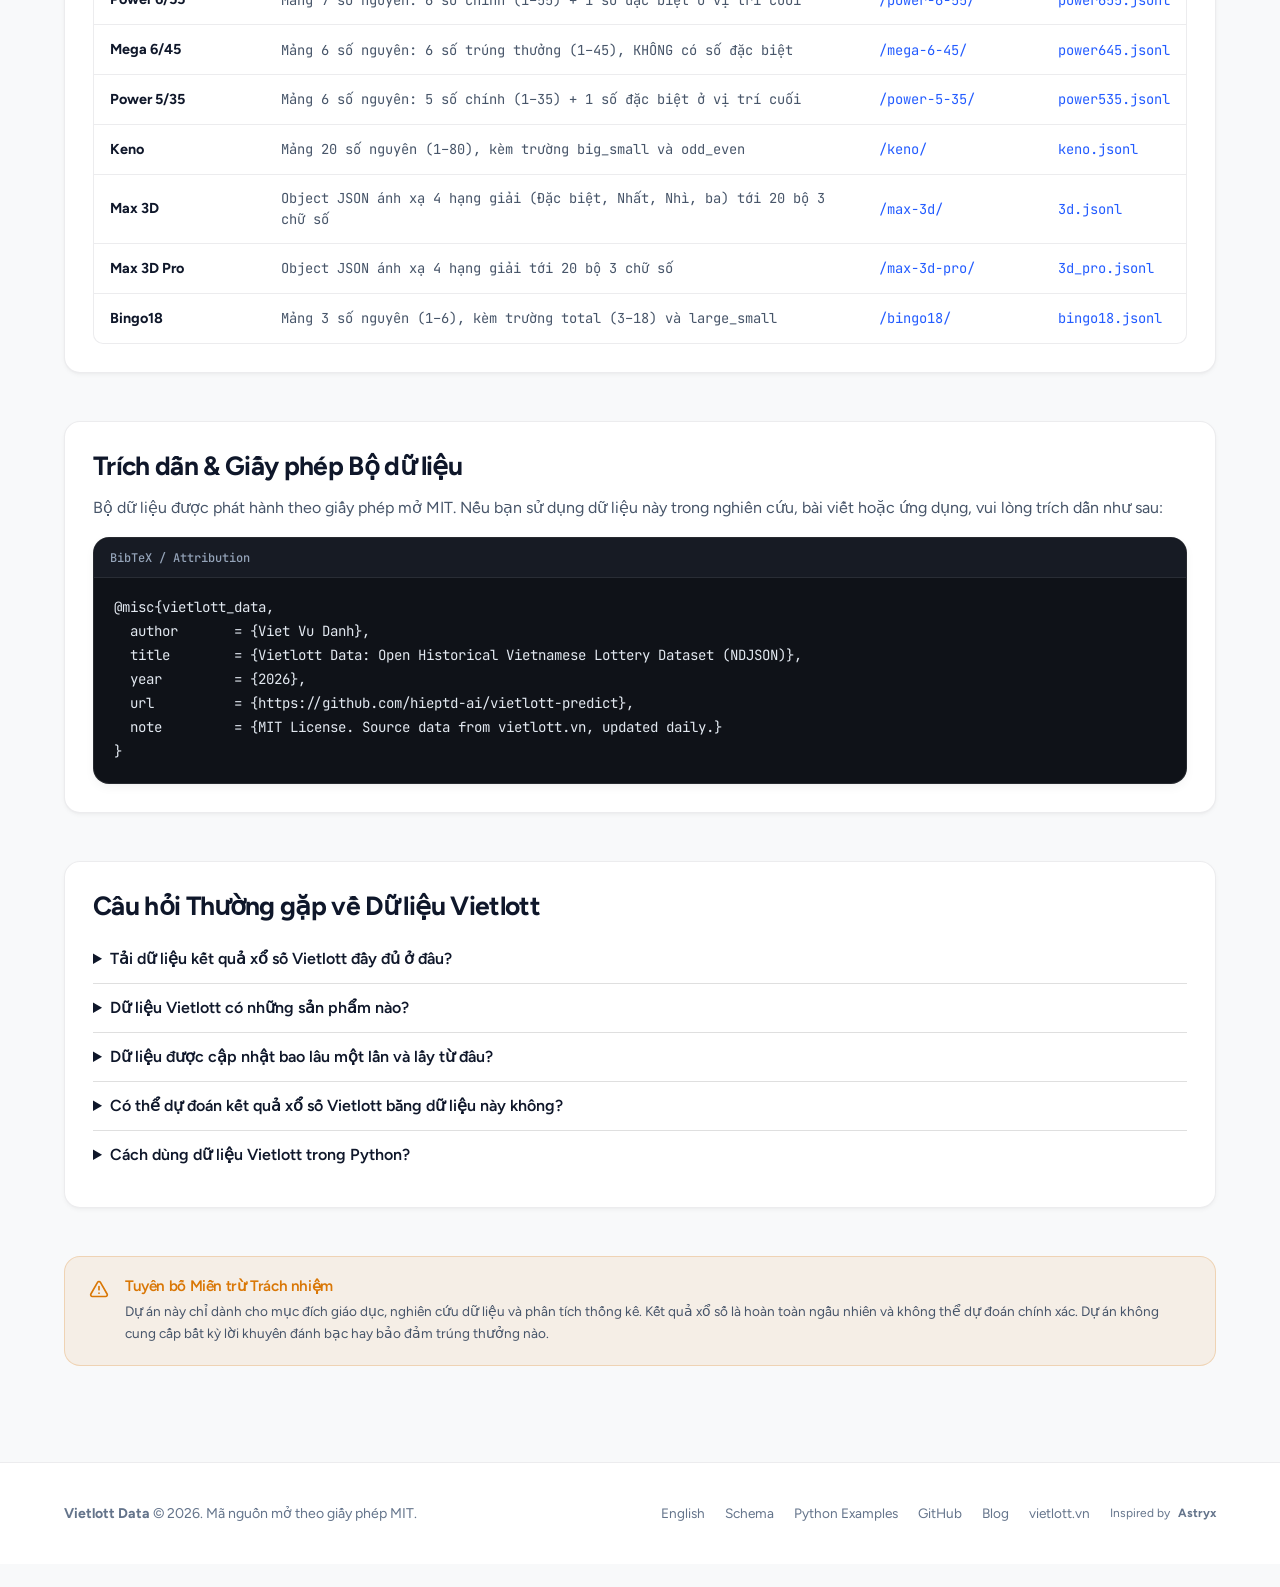
==== commit f897f6cd: "sync data from vietvudanh/vietlott-data, validate & record next-draw predictions @ 2026-11-26 00:19:" ====
--- a/docs/index.html
+++ b/docs/index.html
@@ -122,9 +122,9 @@
                     "isAccessibleForFree": true,
                     "inLanguage": ["vi", "en"],
                     "datePublished": "2021-04-01",
-                    "dateModified": "2026-11-25",
+                    "dateModified": "2026-11-26",
                     "spatialCoverage": { "@type": "Country", "name": "Vietnam" },
-                    "temporalCoverage": "2017-08-01/2026-11-25",
+                    "temporalCoverage": "2017-08-01/2026-11-26",
                     "creator": { "@type": "Person", "name": "vietvudanh", "url": "https://github.com/vietvudanh" },
                     "publisher": { "@type": "Person", "name": "hieptd-ai", "url": "https://github.com/hieptd-ai" },
                     "isBasedOn": "https://vietlott.vn/",
@@ -316,7 +316,7 @@
                     </span>
                     <!-- BEGIN_DATA_FRESHNESS -->
                     <span class="badge" id="data-freshness-badge">
-                        <span data-vi="Dữ liệu mới nhất: 2026-11-25" data-en="Data last updated: 2026-11-25">Dữ liệu mới nhất: 2026-11-25</span>
+                        <span data-vi="Dữ liệu mới nhất: 2026-11-26" data-en="Data last updated: 2026-11-26">Dữ liệu mới nhất: 2026-11-26</span>
                     </span>
                     <!-- END_DATA_FRESHNESS -->
                     <a
@@ -455,14 +455,14 @@
                                     <td>515</td>
                                     <td>2025-06-29</td>
                                     <td>2026-11-25</td>
-                                    <td>1,029</td>
+                                    <td>1,030</td>
                                 </tr>
                                 <tr>
                                     <td><strong>Keno</strong></td>
-                                    <td>748</td>
+                                    <td>749</td>
                                     <td>2022-12-04</td>
-                                    <td>2026-11-25</td>
-                                    <td>93,271</td>
+                                    <td>2026-11-26</td>
+                                    <td>93,300</td>
                                 </tr>
                                 <tr>
                                     <td><strong>3D</strong></td>
@@ -480,10 +480,10 @@
                                 </tr>
                                 <tr>
                                     <td><strong>Bingo18</strong></td>
-                                    <td>721</td>
+                                    <td>722</td>
                                     <td>2024-12-03</td>
-                                    <td>2026-11-25</td>
-                                    <td>102,099</td>
+                                    <td>2026-11-26</td>
+                                    <td>102,138</td>
                                 </tr>
                             </tbody>
                         </table>
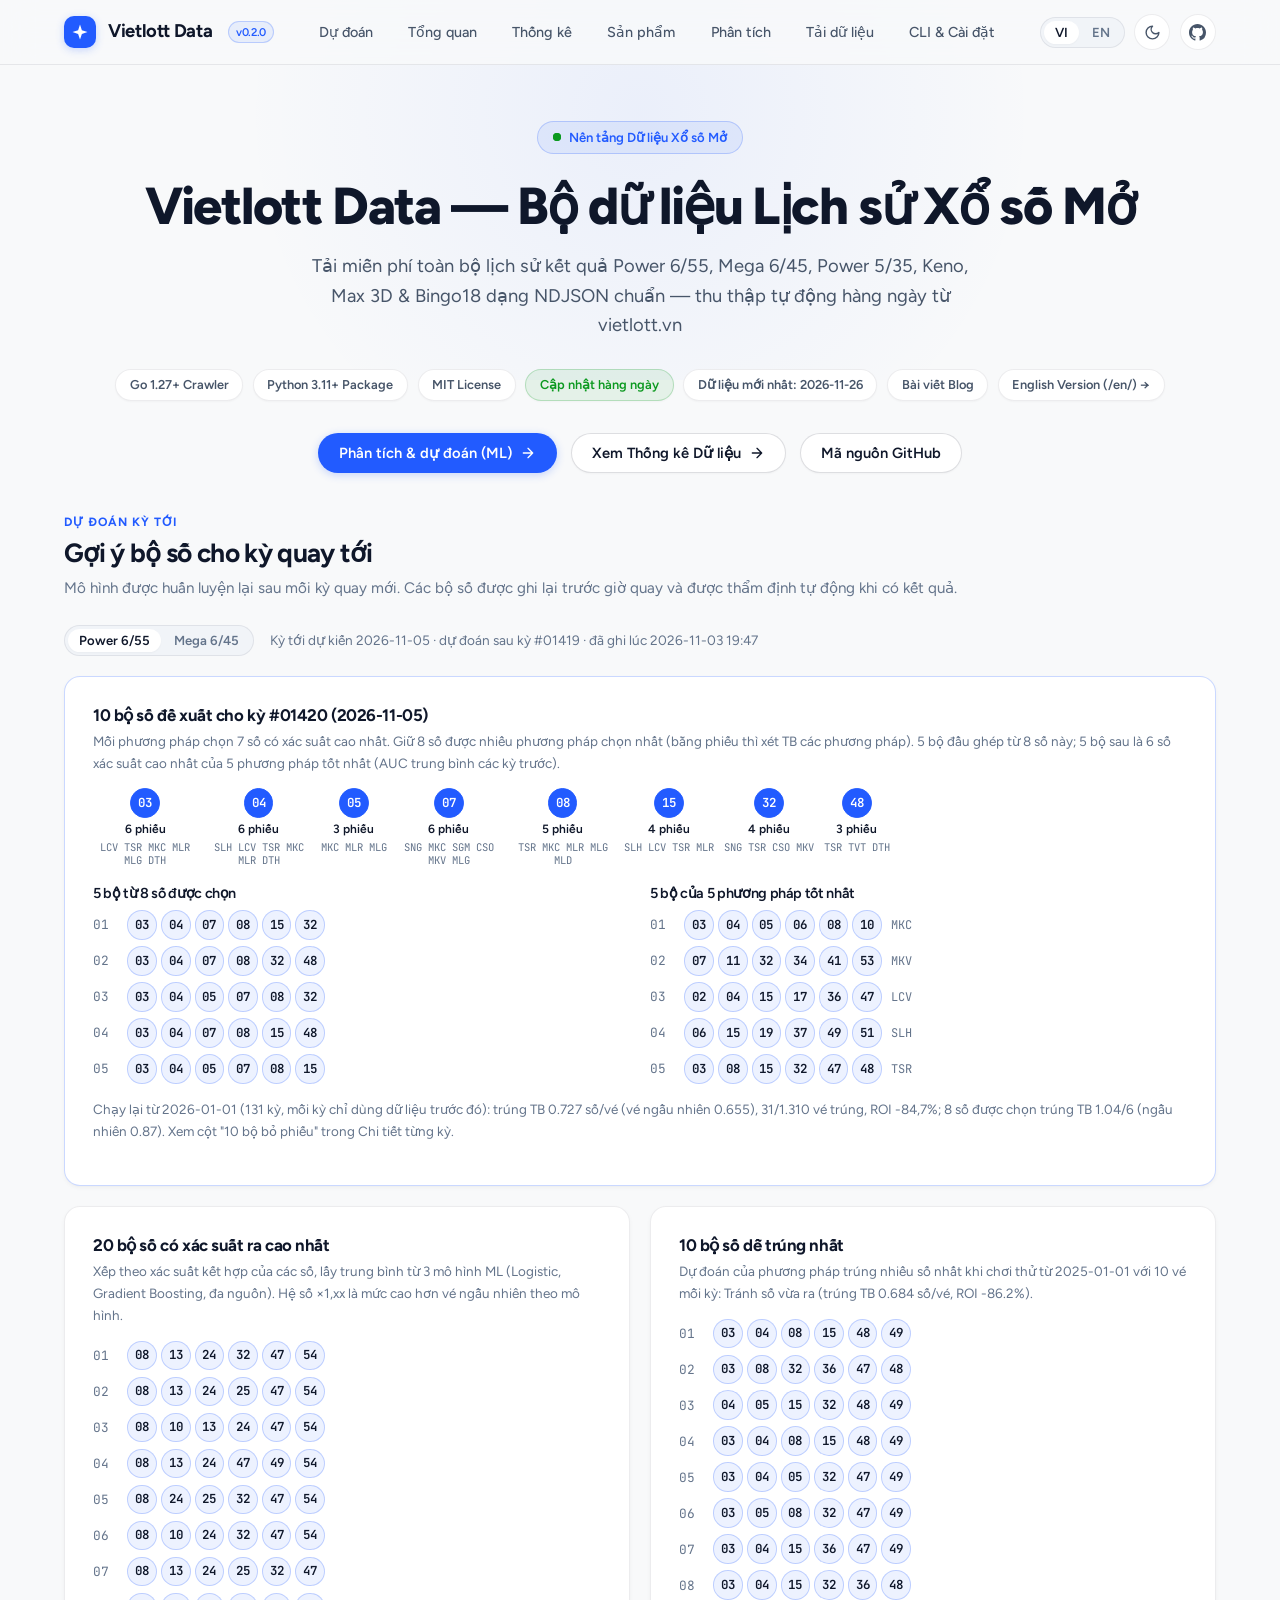
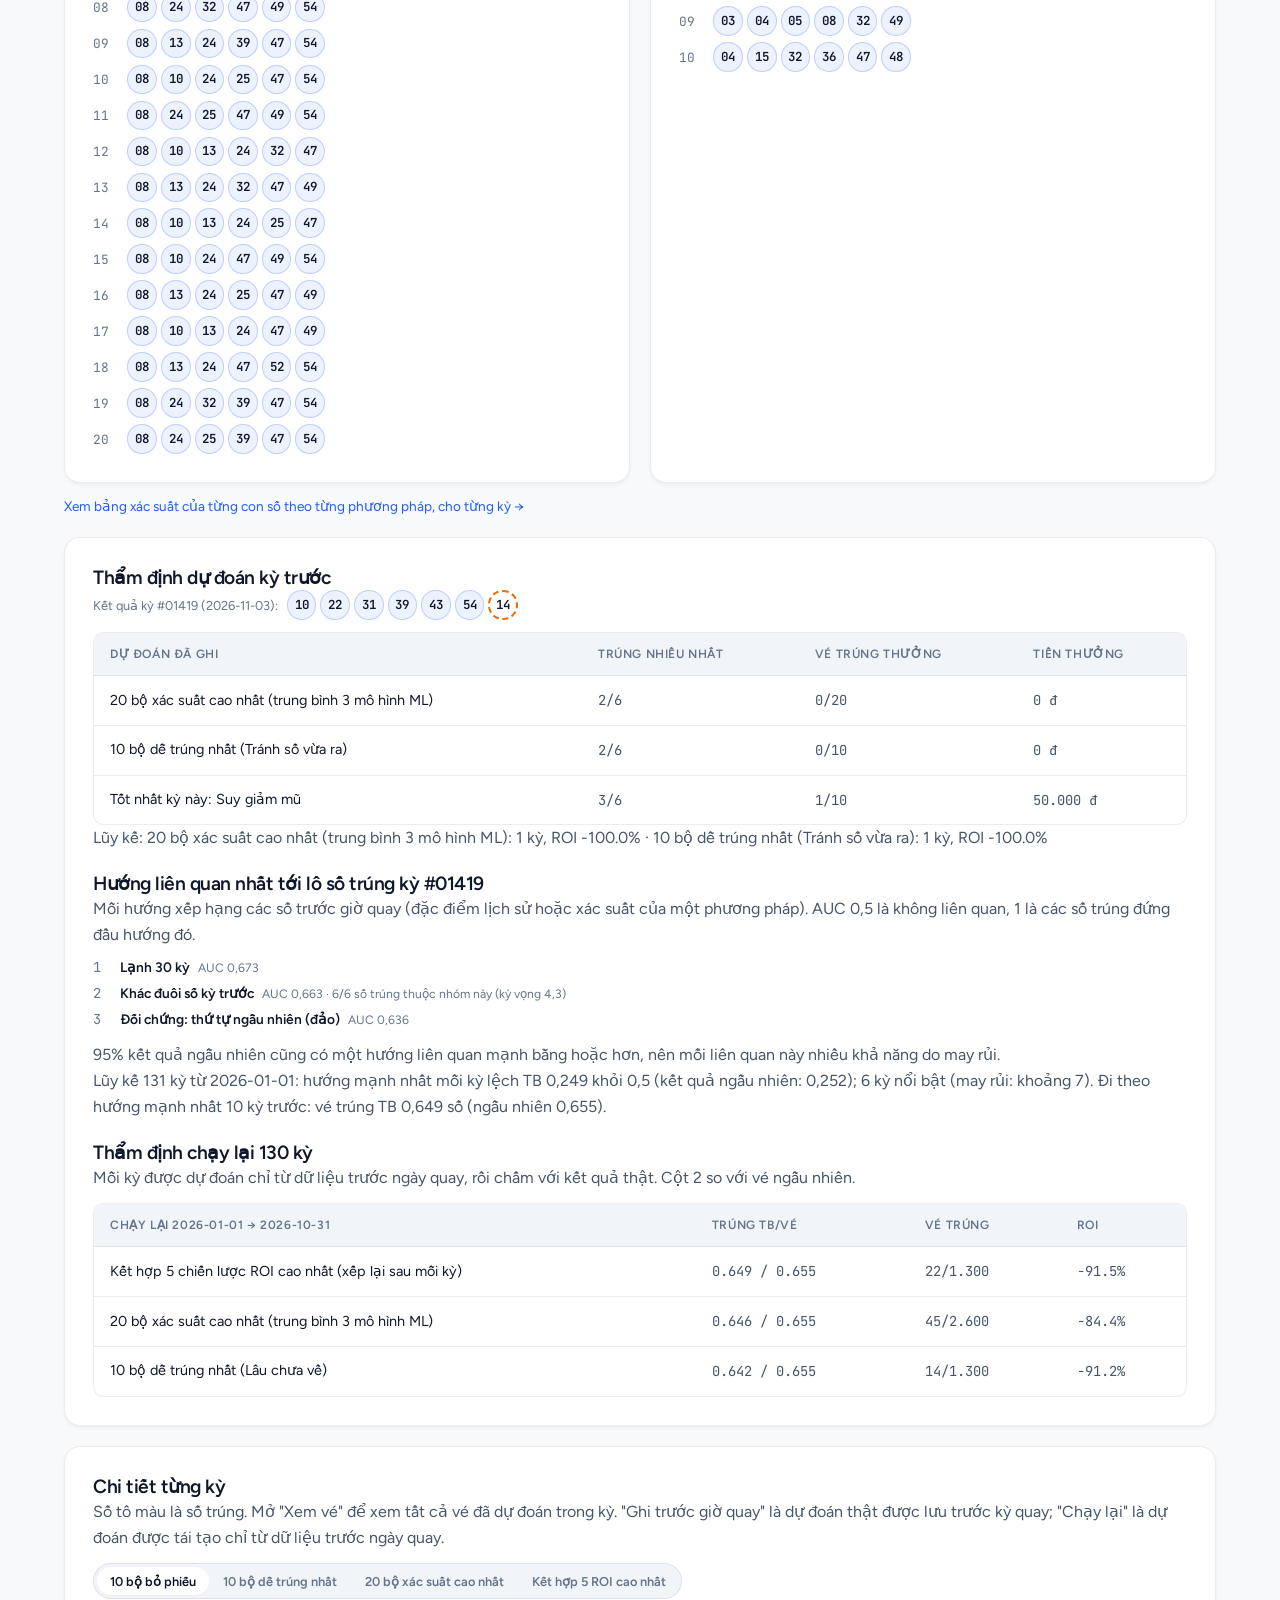
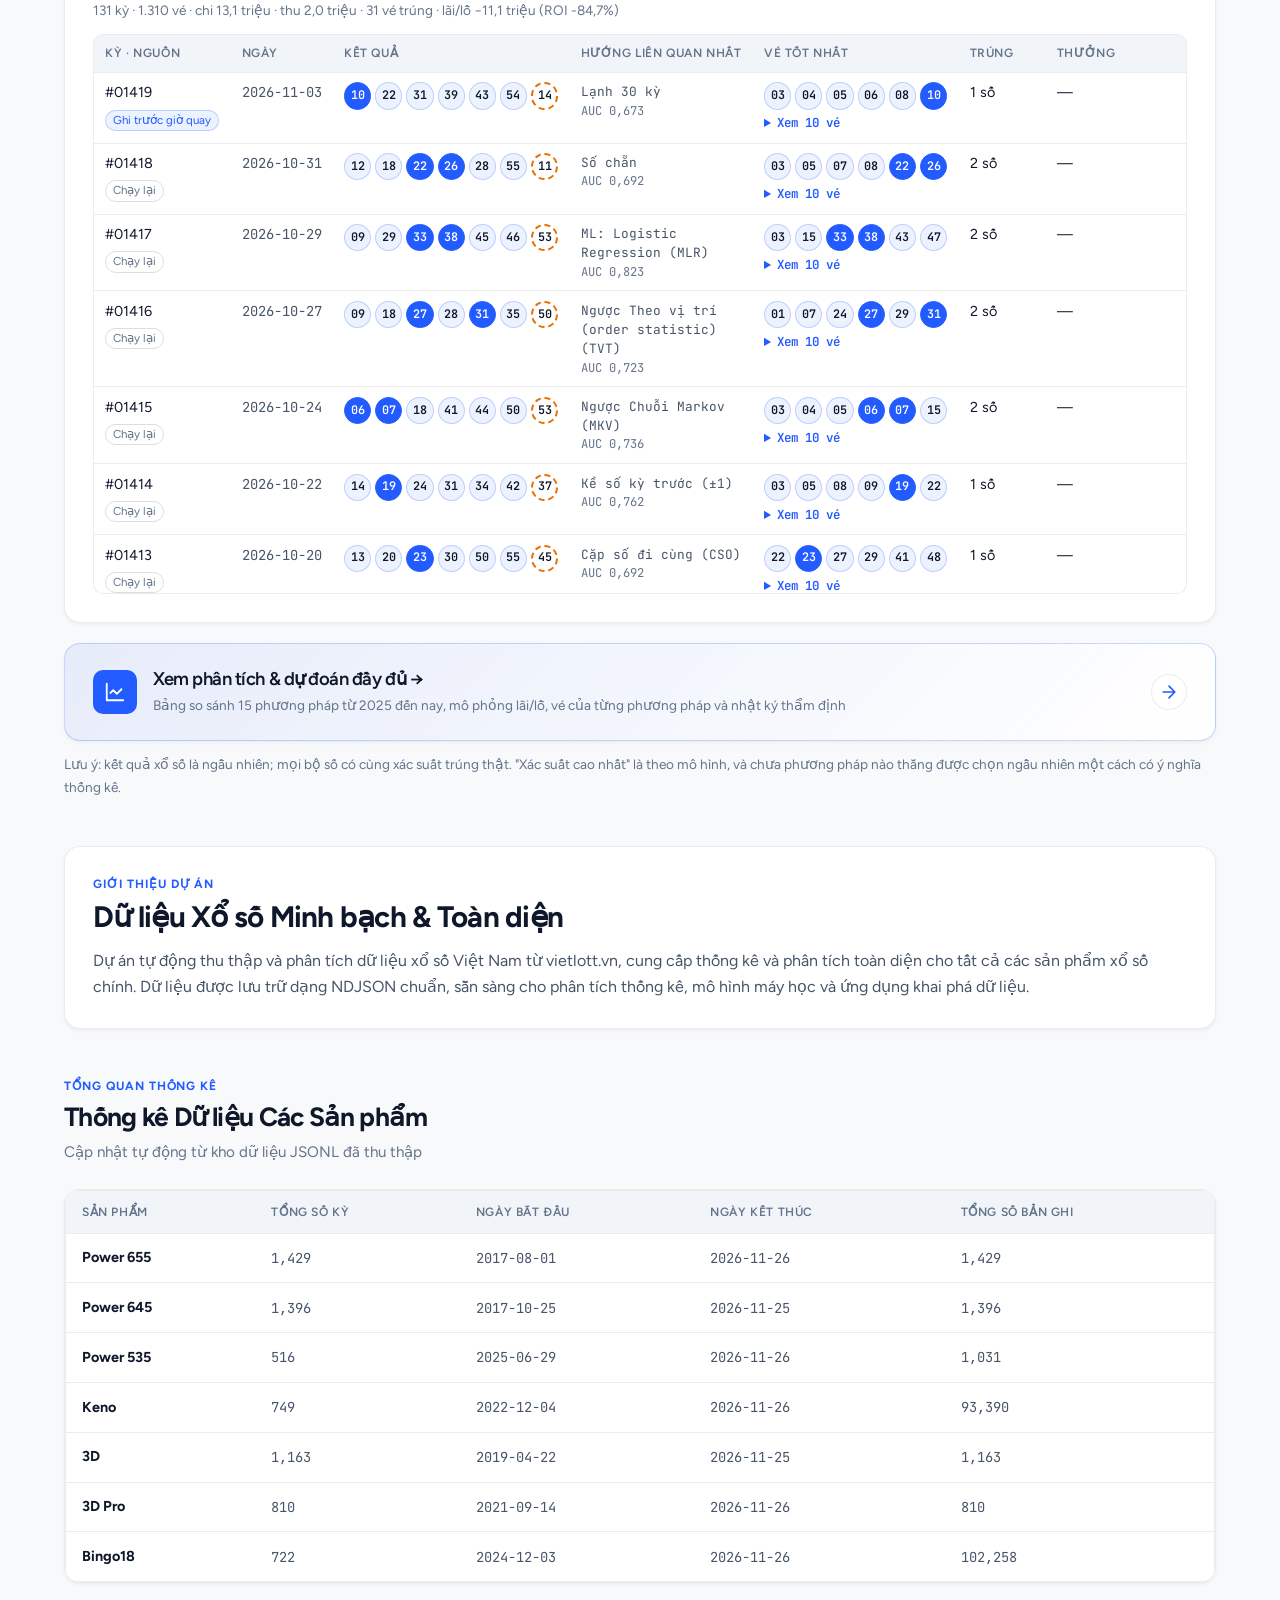
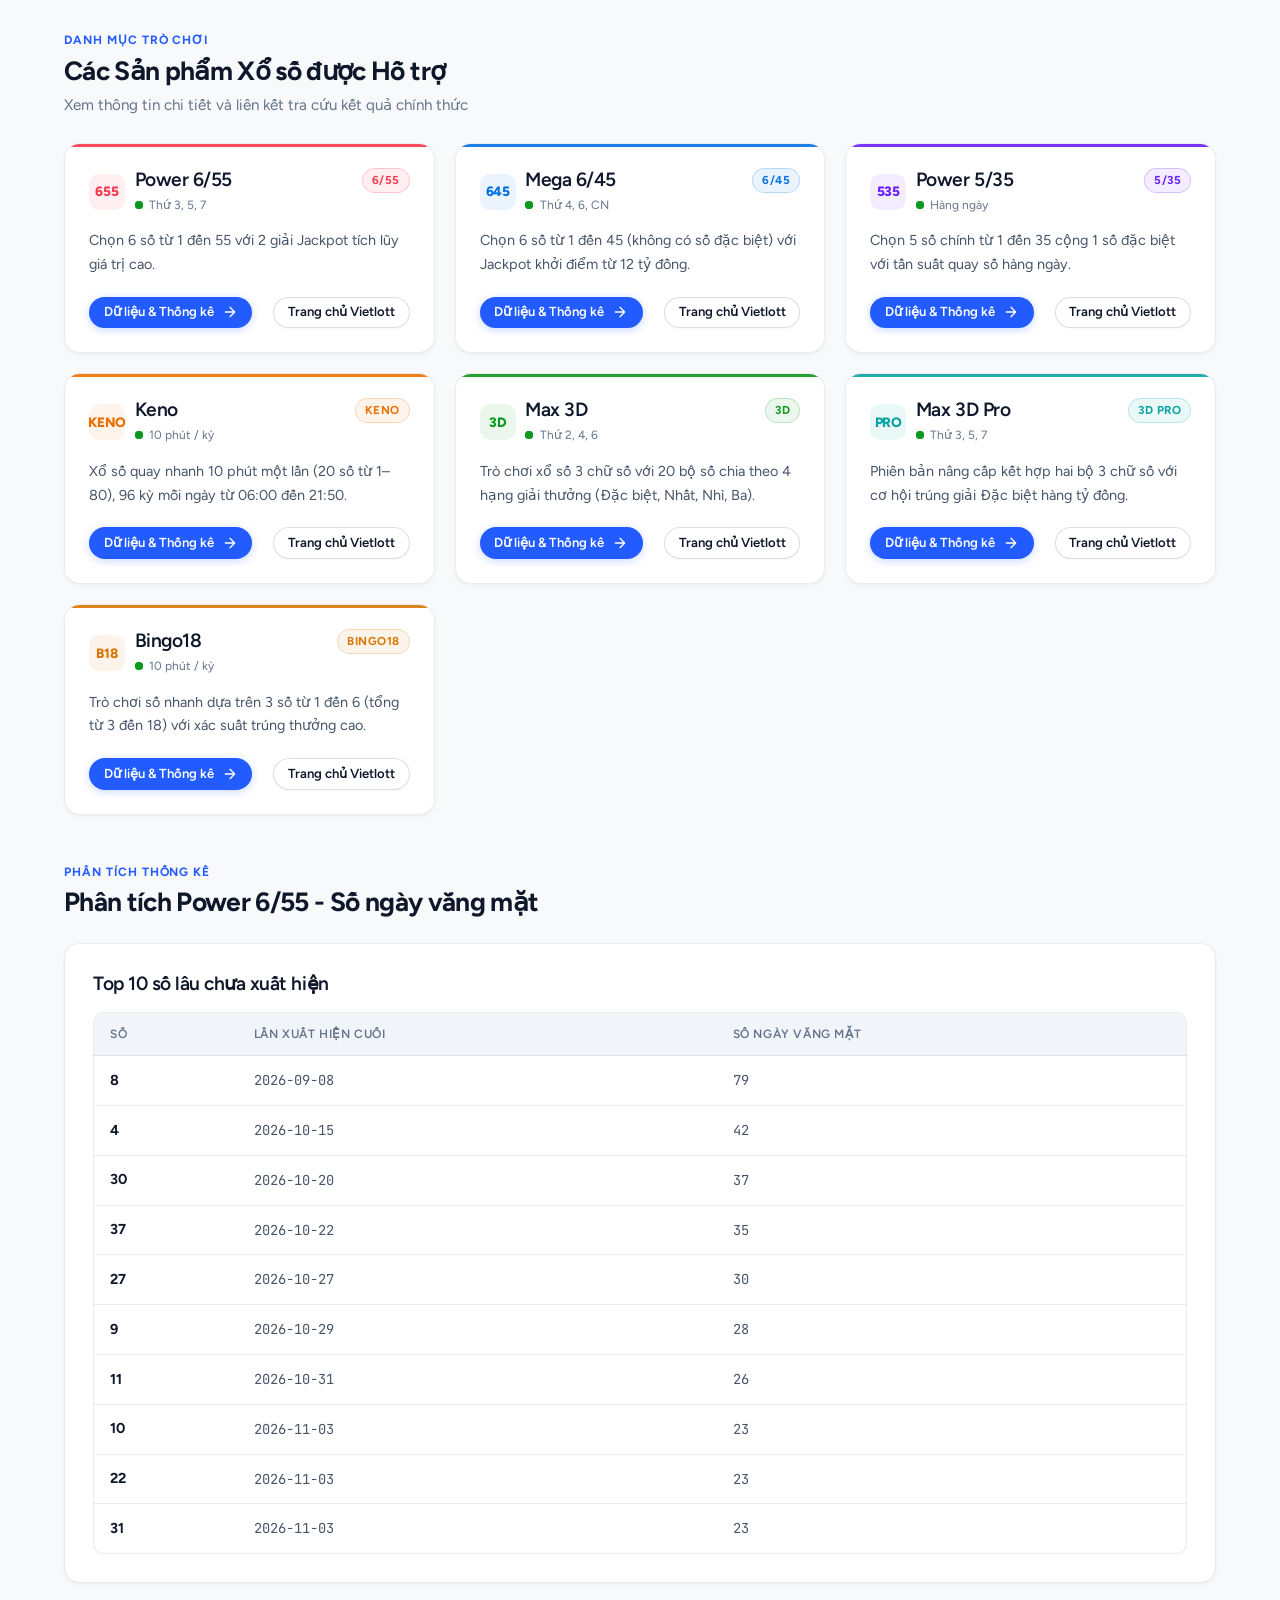
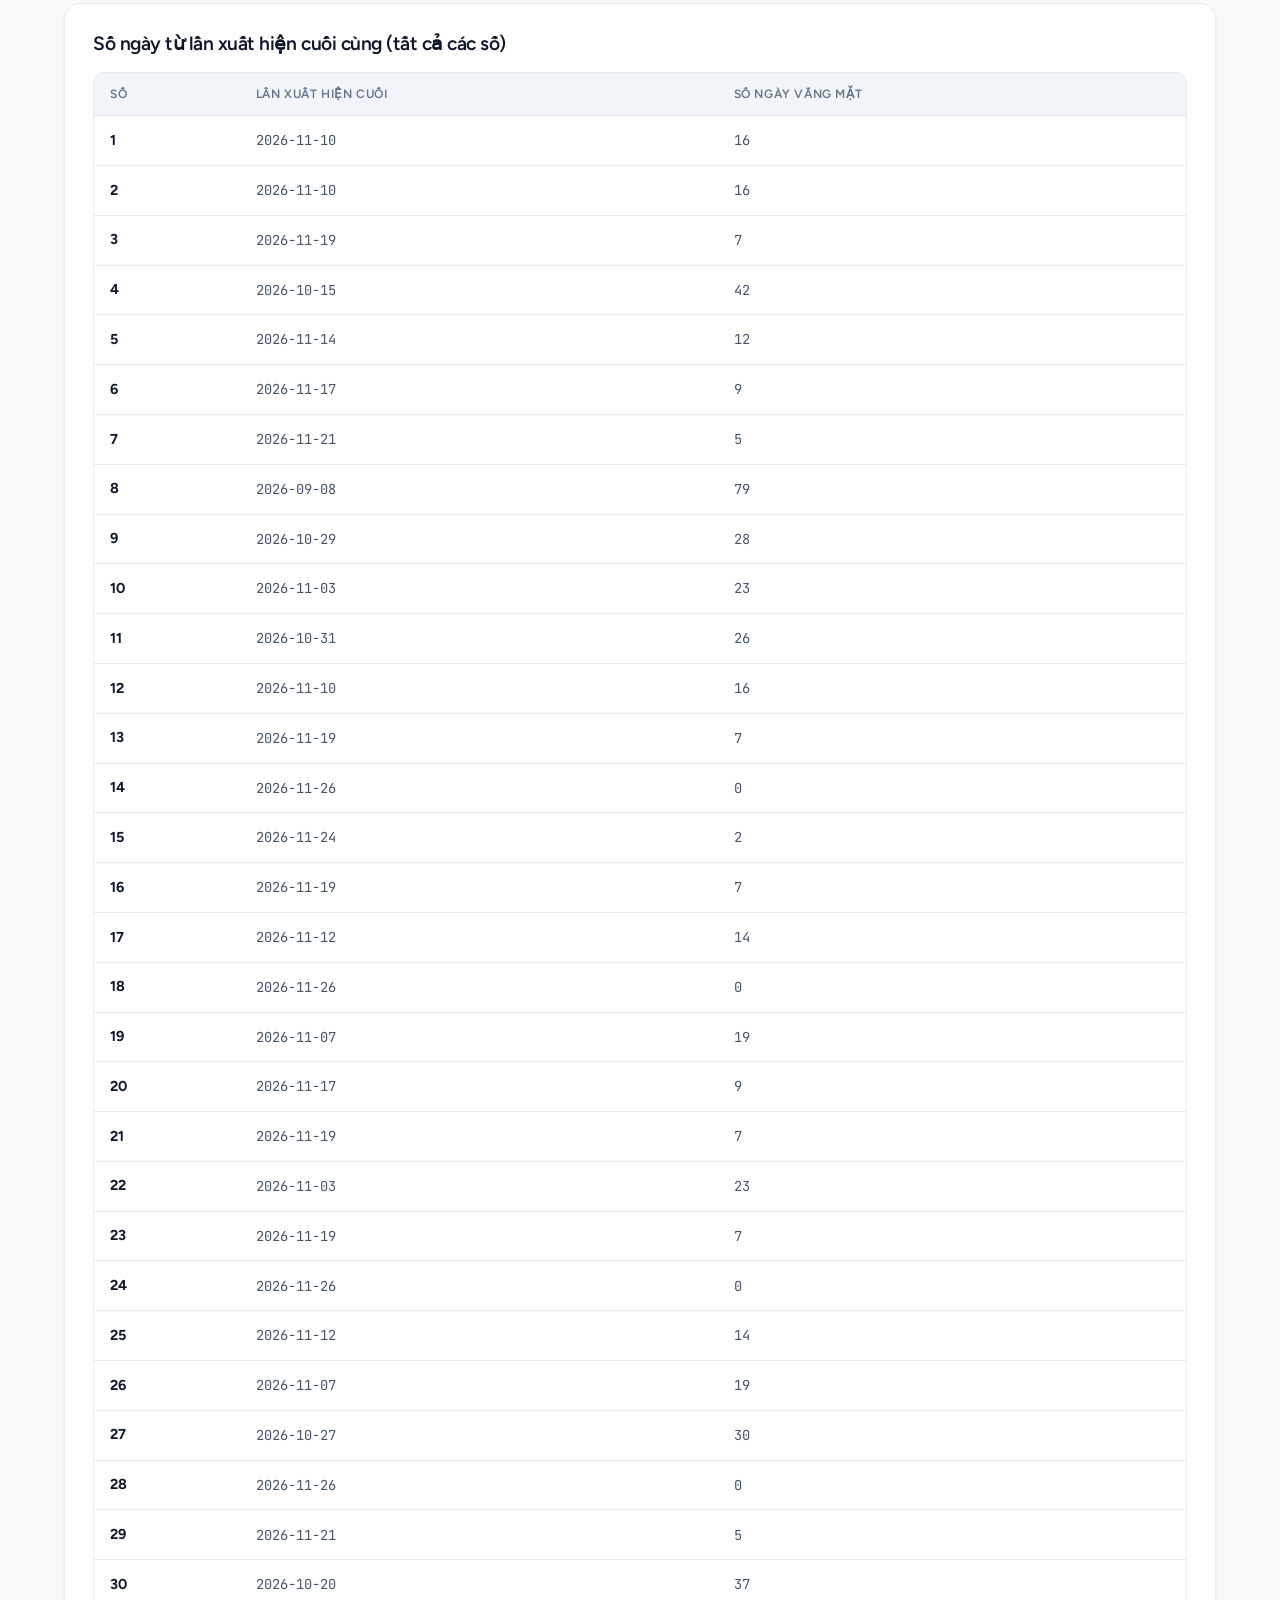
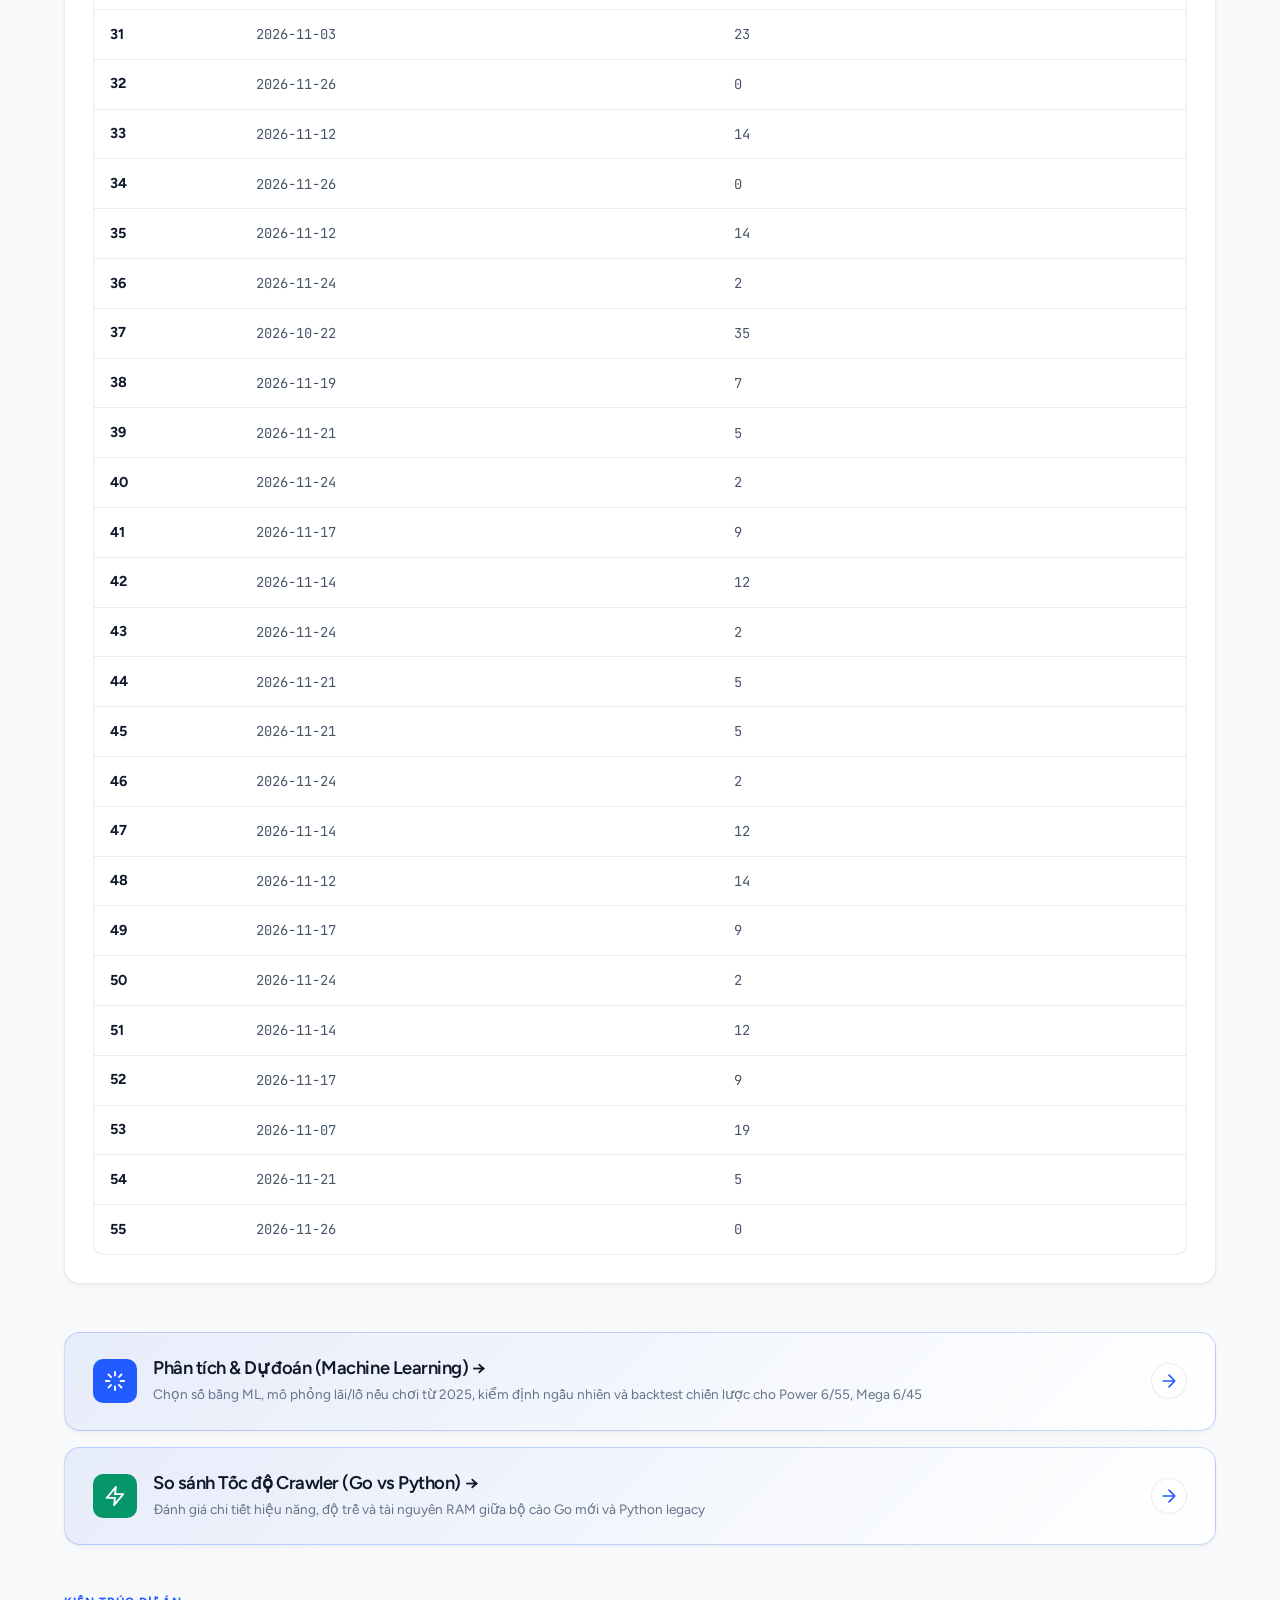
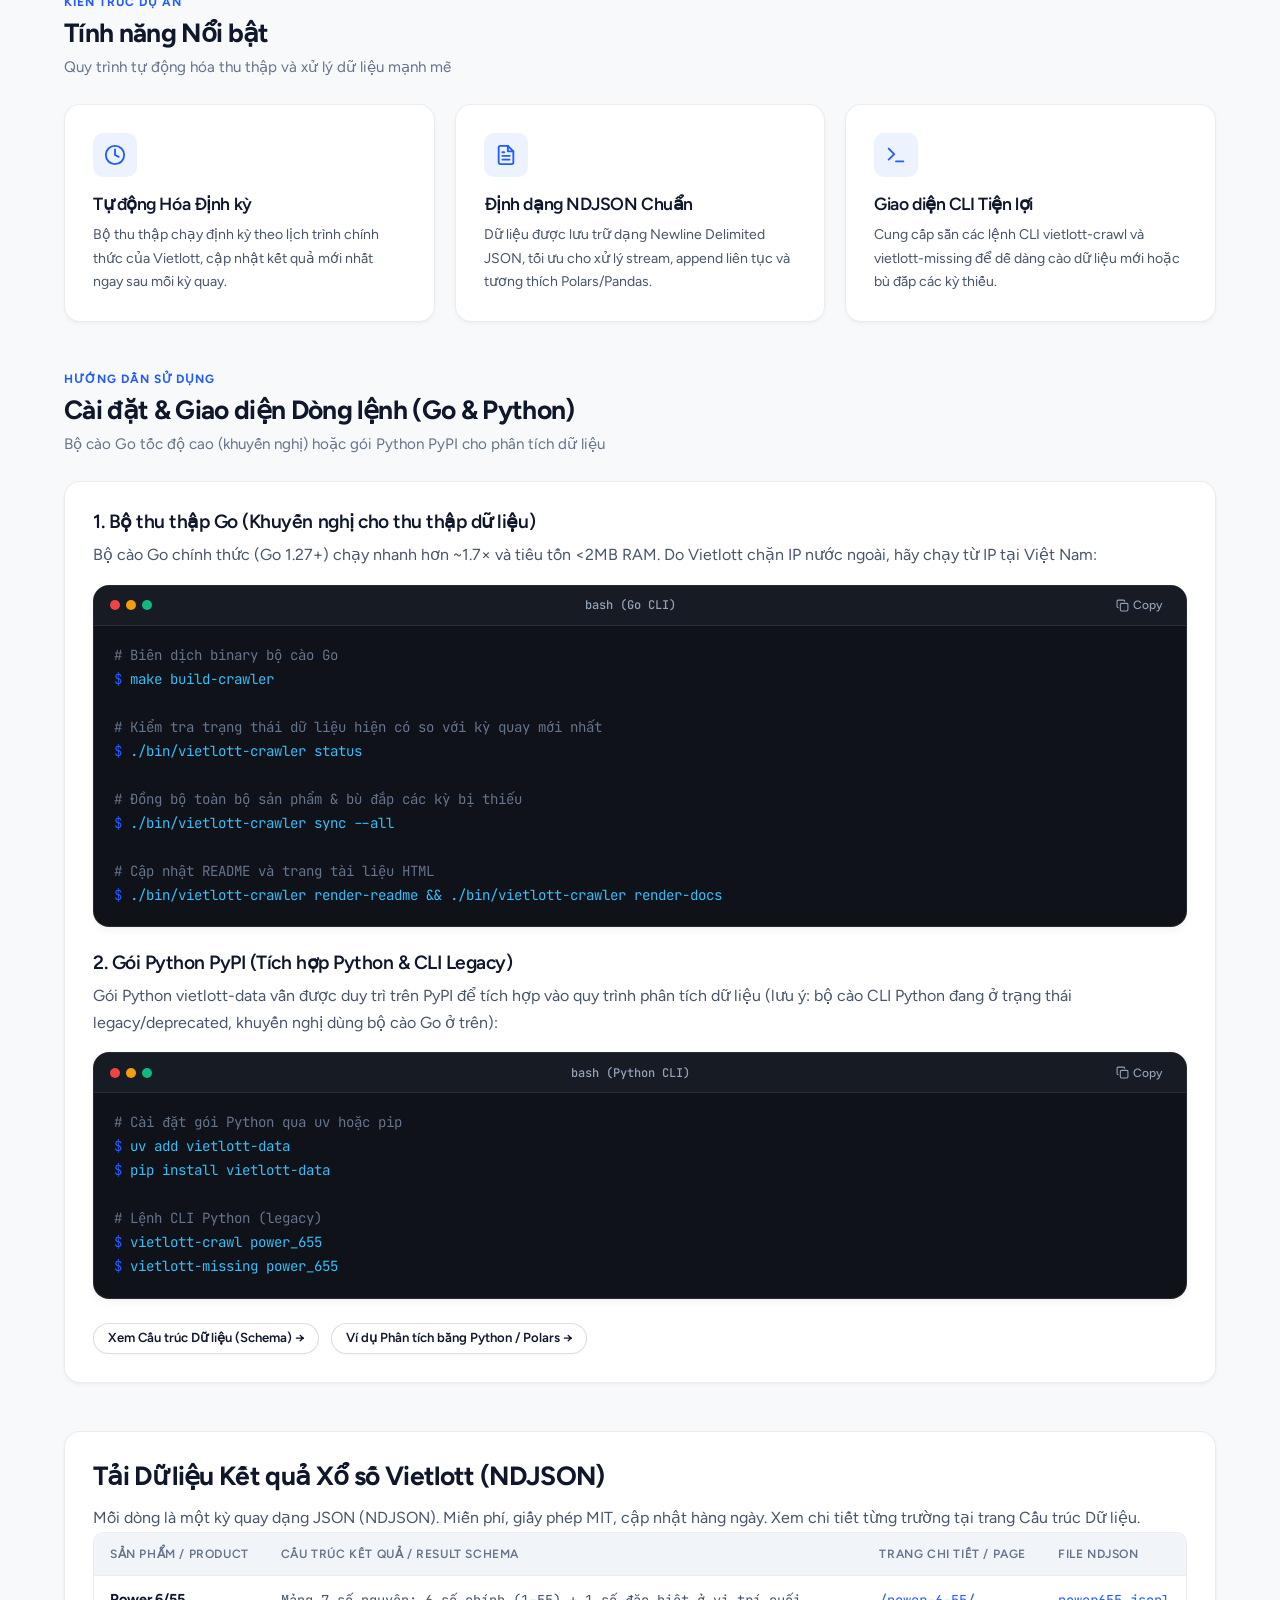
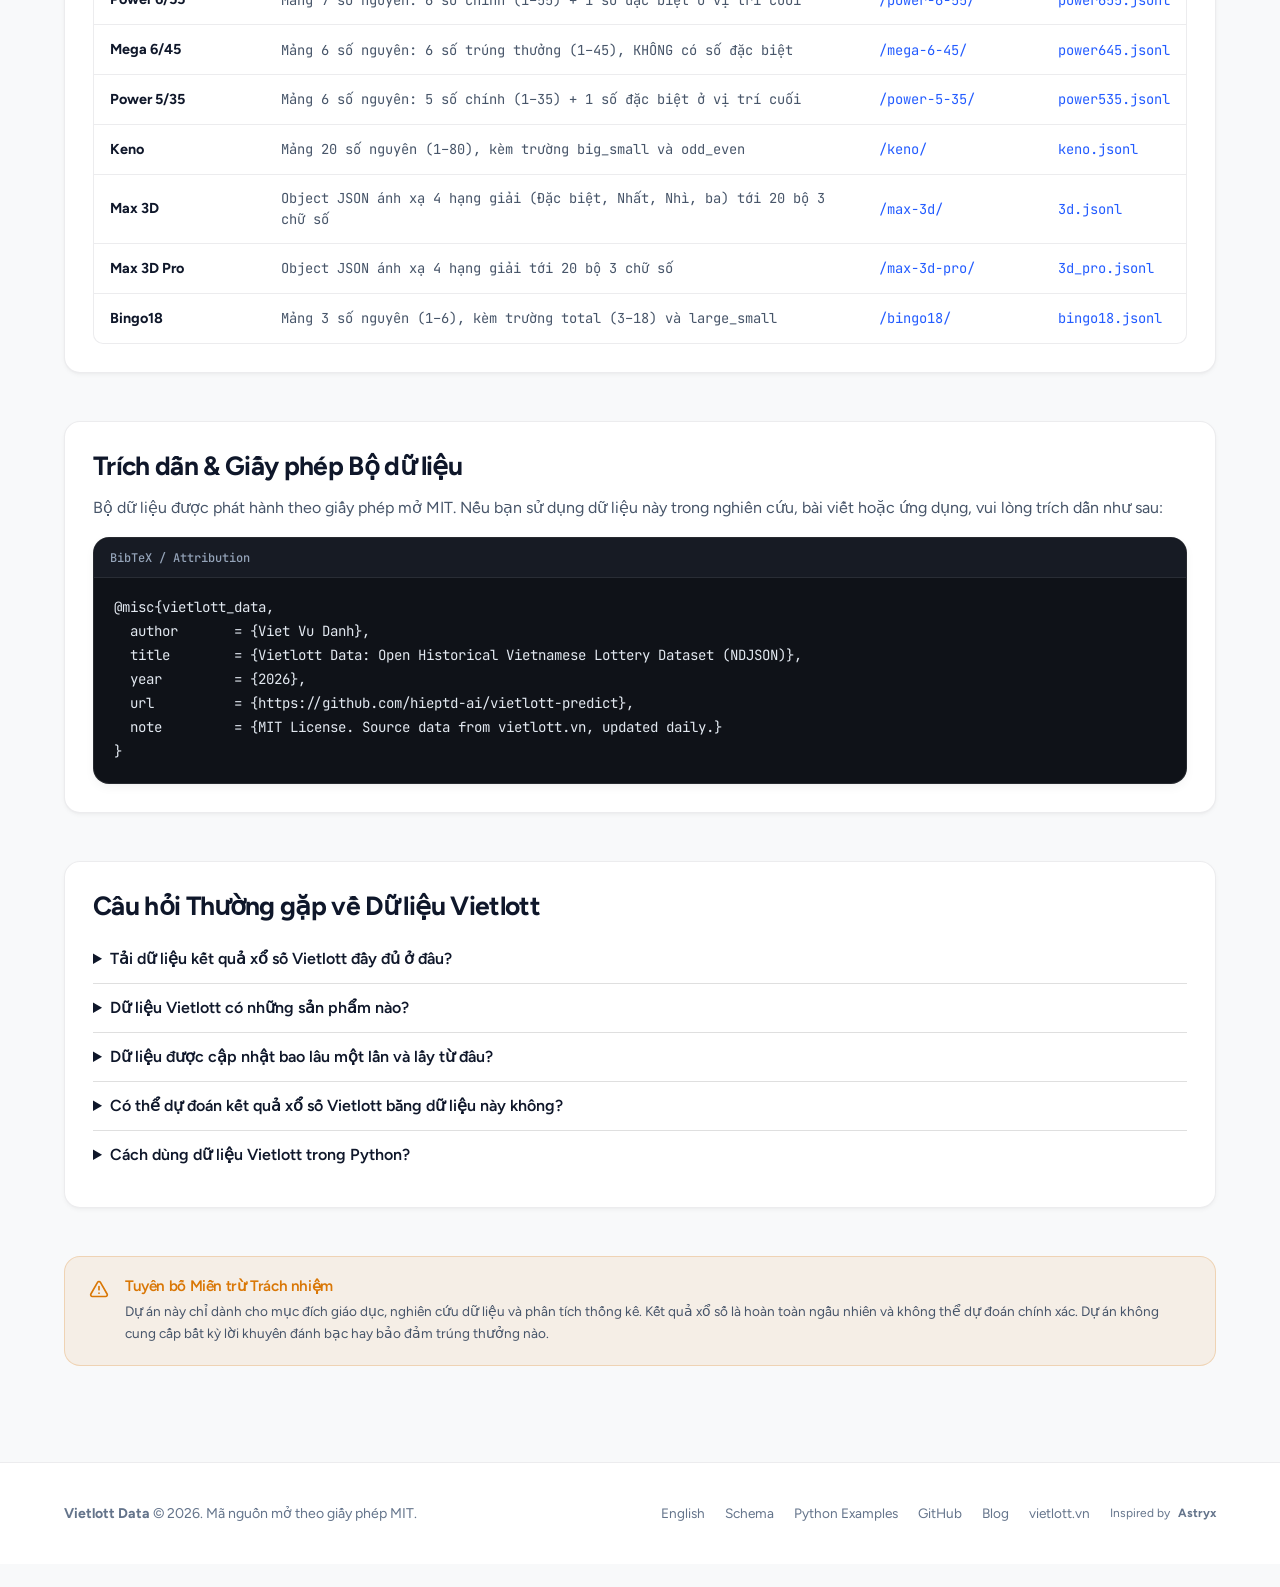
==== commit 11cdc4ce: "sync data from vietvudanh/vietlott-data, validate & record next-draw predictions @ 2026-11-26 19:36:" ====
--- a/docs/index.html
+++ b/docs/index.html
@@ -438,10 +438,10 @@
                             <tbody>
                                 <tr>
                                     <td><strong>Power 655</strong></td>
-                                    <td>1,428</td>
+                                    <td>1,429</td>
                                     <td>2017-08-01</td>
-                                    <td>2026-11-24</td>
-                                    <td>1,428</td>
+                                    <td>2026-11-26</td>
+                                    <td>1,429</td>
                                 </tr>
                                 <tr>
                                     <td><strong>Power 645</strong></td>
@@ -452,17 +452,17 @@
                                 </tr>
                                 <tr>
                                     <td><strong>Power 535</strong></td>
-                                    <td>515</td>
+                                    <td>516</td>
                                     <td>2025-06-29</td>
-                                    <td>2026-11-25</td>
-                                    <td>1,030</td>
+                                    <td>2026-11-26</td>
+                                    <td>1,031</td>
                                 </tr>
                                 <tr>
                                     <td><strong>Keno</strong></td>
                                     <td>749</td>
                                     <td>2022-12-04</td>
                                     <td>2026-11-26</td>
-                                    <td>93,300</td>
+                                    <td>93,390</td>
                                 </tr>
                                 <tr>
                                     <td><strong>3D</strong></td>
@@ -473,17 +473,17 @@
                                 </tr>
                                 <tr>
                                     <td><strong>3D Pro</strong></td>
-                                    <td>809</td>
+                                    <td>810</td>
                                     <td>2021-09-14</td>
-                                    <td>2026-11-24</td>
-                                    <td>809</td>
+                                    <td>2026-11-26</td>
+                                    <td>810</td>
                                 </tr>
                                 <tr>
                                     <td><strong>Bingo18</strong></td>
                                     <td>722</td>
                                     <td>2024-12-03</td>
                                     <td>2026-11-26</td>
-                                    <td>102,138</td>
+                                    <td>102,258</td>
                                 </tr>
                             </tbody>
                         </table>
@@ -808,52 +808,52 @@
                                 <tr>
                                     <td><strong>8</strong></td>
                                     <td>2026-09-08</td>
-                                    <td>77</td>
-                                </tr>
-                                <tr>
-                                    <td><strong>32</strong></td>
-                                    <td>2026-09-15</td>
-                                    <td>70</td>
+                                    <td>79</td>
                                 </tr>
                                 <tr>
                                     <td><strong>4</strong></td>
                                     <td>2026-10-15</td>
-                                    <td>40</td>
+                                    <td>42</td>
                                 </tr>
                                 <tr>
                                     <td><strong>30</strong></td>
                                     <td>2026-10-20</td>
-                                    <td>35</td>
-                                </tr>
-                                <tr>
-                                    <td><strong>24</strong></td>
-                                    <td>2026-10-22</td>
-                                    <td>33</td>
+                                    <td>37</td>
                                 </tr>
                                 <tr>
                                     <td><strong>37</strong></td>
                                     <td>2026-10-22</td>
-                                    <td>33</td>
+                                    <td>35</td>
                                 </tr>
                                 <tr>
                                     <td><strong>27</strong></td>
                                     <td>2026-10-27</td>
-                                    <td>28</td>
+                                    <td>30</td>
                                 </tr>
                                 <tr>
                                     <td><strong>9</strong></td>
                                     <td>2026-10-29</td>
-                                    <td>26</td>
+                                    <td>28</td>
                                 </tr>
                                 <tr>
                                     <td><strong>11</strong></td>
                                     <td>2026-10-31</td>
-                                    <td>24</td>
-                                </tr>
-                                <tr>
-                                    <td><strong>18</strong></td>
-                                    <td>2026-10-31</td>
-                                    <td>24</td>
+                                    <td>26</td>
+                                </tr>
+                                <tr>
+                                    <td><strong>10</strong></td>
+                                    <td>2026-11-03</td>
+                                    <td>23</td>
+                                </tr>
+                                <tr>
+                                    <td><strong>22</strong></td>
+                                    <td>2026-11-03</td>
+                                    <td>23</td>
+                                </tr>
+                                <tr>
+                                    <td><strong>31</strong></td>
+                                    <td>2026-11-03</td>
+                                    <td>23</td>
                                 </tr>
                             </tbody>
                         </table>
@@ -880,276 +880,276 @@
                                 <tr>
                                     <td><strong>1</strong></td>
                                     <td>2026-11-10</td>
-                                    <td>14</td>
+                                    <td>16</td>
                                 </tr>
                                 <tr>
                                     <td><strong>2</strong></td>
                                     <td>2026-11-10</td>
-                                    <td>14</td>
+                                    <td>16</td>
                                 </tr>
                                 <tr>
                                     <td><strong>3</strong></td>
                                     <td>2026-11-19</td>
-                                    <td>5</td>
+                                    <td>7</td>
                                 </tr>
                                 <tr>
                                     <td><strong>4</strong></td>
                                     <td>2026-10-15</td>
-                                    <td>40</td>
+                                    <td>42</td>
                                 </tr>
                                 <tr>
                                     <td><strong>5</strong></td>
                                     <td>2026-11-14</td>
-                                    <td>10</td>
+                                    <td>12</td>
                                 </tr>
                                 <tr>
                                     <td><strong>6</strong></td>
                                     <td>2026-11-17</td>
-                                    <td>7</td>
+                                    <td>9</td>
                                 </tr>
                                 <tr>
                                     <td><strong>7</strong></td>
                                     <td>2026-11-21</td>
-                                    <td>3</td>
+                                    <td>5</td>
                                 </tr>
                                 <tr>
                                     <td><strong>8</strong></td>
                                     <td>2026-09-08</td>
-                                    <td>77</td>
+                                    <td>79</td>
                                 </tr>
                                 <tr>
                                     <td><strong>9</strong></td>
                                     <td>2026-10-29</td>
-                                    <td>26</td>
+                                    <td>28</td>
                                 </tr>
                                 <tr>
                                     <td><strong>10</strong></td>
                                     <td>2026-11-03</td>
-                                    <td>21</td>
+                                    <td>23</td>
                                 </tr>
                                 <tr>
                                     <td><strong>11</strong></td>
                                     <td>2026-10-31</td>
-                                    <td>24</td>
+                                    <td>26</td>
                                 </tr>
                                 <tr>
                                     <td><strong>12</strong></td>
                                     <td>2026-11-10</td>
-                                    <td>14</td>
+                                    <td>16</td>
                                 </tr>
                                 <tr>
                                     <td><strong>13</strong></td>
                                     <td>2026-11-19</td>
-                                    <td>5</td>
+                                    <td>7</td>
                                 </tr>
                                 <tr>
                                     <td><strong>14</strong></td>
-                                    <td>2026-11-03</td>
-                                    <td>21</td>
+                                    <td>2026-11-26</td>
+                                    <td>0</td>
                                 </tr>
                                 <tr>
                                     <td><strong>15</strong></td>
                                     <td>2026-11-24</td>
-                                    <td>0</td>
+                                    <td>2</td>
                                 </tr>
                                 <tr>
                                     <td><strong>16</strong></td>
                                     <td>2026-11-19</td>
-                                    <td>5</td>
+                                    <td>7</td>
                                 </tr>
                                 <tr>
                                     <td><strong>17</strong></td>
                                     <td>2026-11-12</td>
-                                    <td>12</td>
+                                    <td>14</td>
                                 </tr>
                                 <tr>
                                     <td><strong>18</strong></td>
-                                    <td>2026-10-31</td>
-                                    <td>24</td>
+                                    <td>2026-11-26</td>
+                                    <td>0</td>
                                 </tr>
                                 <tr>
                                     <td><strong>19</strong></td>
                                     <td>2026-11-07</td>
-                                    <td>17</td>
+                                    <td>19</td>
                                 </tr>
                                 <tr>
                                     <td><strong>20</strong></td>
                                     <td>2026-11-17</td>
-                                    <td>7</td>
+                                    <td>9</td>
                                 </tr>
                                 <tr>
                                     <td><strong>21</strong></td>
                                     <td>2026-11-19</td>
-                                    <td>5</td>
+                                    <td>7</td>
                                 </tr>
                                 <tr>
                                     <td><strong>22</strong></td>
                                     <td>2026-11-03</td>
-                                    <td>21</td>
+                                    <td>23</td>
                                 </tr>
                                 <tr>
                                     <td><strong>23</strong></td>
                                     <td>2026-11-19</td>
-                                    <td>5</td>
+                                    <td>7</td>
                                 </tr>
                                 <tr>
                                     <td><strong>24</strong></td>
-                                    <td>2026-10-22</td>
-                                    <td>33</td>
+                                    <td>2026-11-26</td>
+                                    <td>0</td>
                                 </tr>
                                 <tr>
                                     <td><strong>25</strong></td>
                                     <td>2026-11-12</td>
-                                    <td>12</td>
+                                    <td>14</td>
                                 </tr>
                                 <tr>
                                     <td><strong>26</strong></td>
                                     <td>2026-11-07</td>
-                                    <td>17</td>
+                                    <td>19</td>
                                 </tr>
                                 <tr>
                                     <td><strong>27</strong></td>
                                     <td>2026-10-27</td>
-                                    <td>28</td>
+                                    <td>30</td>
                                 </tr>
                                 <tr>
                                     <td><strong>28</strong></td>
-                                    <td>2026-11-14</td>
-                                    <td>10</td>
+                                    <td>2026-11-26</td>
+                                    <td>0</td>
                                 </tr>
                                 <tr>
                                     <td><strong>29</strong></td>
                                     <td>2026-11-21</td>
-                                    <td>3</td>
+                                    <td>5</td>
                                 </tr>
                                 <tr>
                                     <td><strong>30</strong></td>
                                     <td>2026-10-20</td>
-                                    <td>35</td>
+                                    <td>37</td>
                                 </tr>
                                 <tr>
                                     <td><strong>31</strong></td>
                                     <td>2026-11-03</td>
-                                    <td>21</td>
+                                    <td>23</td>
                                 </tr>
                                 <tr>
                                     <td><strong>32</strong></td>
-                                    <td>2026-09-15</td>
-                                    <td>70</td>
+                                    <td>2026-11-26</td>
+                                    <td>0</td>
                                 </tr>
                                 <tr>
                                     <td><strong>33</strong></td>
                                     <td>2026-11-12</td>
-                                    <td>12</td>
+                                    <td>14</td>
                                 </tr>
                                 <tr>
                                     <td><strong>34</strong></td>
-                                    <td>2026-11-17</td>
-                                    <td>7</td>
+                                    <td>2026-11-26</td>
+                                    <td>0</td>
                                 </tr>
                                 <tr>
                                     <td><strong>35</strong></td>
                                     <td>2026-11-12</td>
-                                    <td>12</td>
+                                    <td>14</td>
                                 </tr>
                                 <tr>
                                     <td><strong>36</strong></td>
                                     <td>2026-11-24</td>
-                                    <td>0</td>
+                                    <td>2</td>
                                 </tr>
                                 <tr>
                                     <td><strong>37</strong></td>
                                     <td>2026-10-22</td>
-                                    <td>33</td>
+                                    <td>35</td>
                                 </tr>
                                 <tr>
                                     <td><strong>38</strong></td>
                                     <td>2026-11-19</td>
-                                    <td>5</td>
+                                    <td>7</td>
                                 </tr>
                                 <tr>
                                     <td><strong>39</strong></td>
                                     <td>2026-11-21</td>
-                                    <td>3</td>
+                                    <td>5</td>
                                 </tr>
                                 <tr>
                                     <td><strong>40</strong></td>
                                     <td>2026-11-24</td>
-                                    <td>0</td>
+                                    <td>2</td>
                                 </tr>
                                 <tr>
                                     <td><strong>41</strong></td>
                                     <td>2026-11-17</td>
-                                    <td>7</td>
+                                    <td>9</td>
                                 </tr>
                                 <tr>
                                     <td><strong>42</strong></td>
                                     <td>2026-11-14</td>
-                                    <td>10</td>
+                                    <td>12</td>
                                 </tr>
                                 <tr>
                                     <td><strong>43</strong></td>
                                     <td>2026-11-24</td>
-                                    <td>0</td>
+                                    <td>2</td>
                                 </tr>
                                 <tr>
                                     <td><strong>44</strong></td>
                                     <td>2026-11-21</td>
-                                    <td>3</td>
+                                    <td>5</td>
                                 </tr>
                                 <tr>
                                     <td><strong>45</strong></td>
                                     <td>2026-11-21</td>
-                                    <td>3</td>
+                                    <td>5</td>
                                 </tr>
                                 <tr>
                                     <td><strong>46</strong></td>
                                     <td>2026-11-24</td>
-                                    <td>0</td>
+                                    <td>2</td>
                                 </tr>
                                 <tr>
                                     <td><strong>47</strong></td>
                                     <td>2026-11-14</td>
-                                    <td>10</td>
+                                    <td>12</td>
                                 </tr>
                                 <tr>
                                     <td><strong>48</strong></td>
                                     <td>2026-11-12</td>
-                                    <td>12</td>
+                                    <td>14</td>
                                 </tr>
                                 <tr>
                                     <td><strong>49</strong></td>
                                     <td>2026-11-17</td>
-                                    <td>7</td>
+                                    <td>9</td>
                                 </tr>
                                 <tr>
                                     <td><strong>50</strong></td>
                                     <td>2026-11-24</td>
-                                    <td>0</td>
+                                    <td>2</td>
                                 </tr>
                                 <tr>
                                     <td><strong>51</strong></td>
                                     <td>2026-11-14</td>
-                                    <td>10</td>
+                                    <td>12</td>
                                 </tr>
                                 <tr>
                                     <td><strong>52</strong></td>
                                     <td>2026-11-17</td>
-                                    <td>7</td>
+                                    <td>9</td>
                                 </tr>
                                 <tr>
                                     <td><strong>53</strong></td>
                                     <td>2026-11-07</td>
-                                    <td>17</td>
+                                    <td>19</td>
                                 </tr>
                                 <tr>
                                     <td><strong>54</strong></td>
                                     <td>2026-11-21</td>
-                                    <td>3</td>
+                                    <td>5</td>
                                 </tr>
                                 <tr>
                                     <td><strong>55</strong></td>
-                                    <td>2026-11-24</td>
+                                    <td>2026-11-26</td>
                                     <td>0</td>
                                 </tr>
                             </tbody>
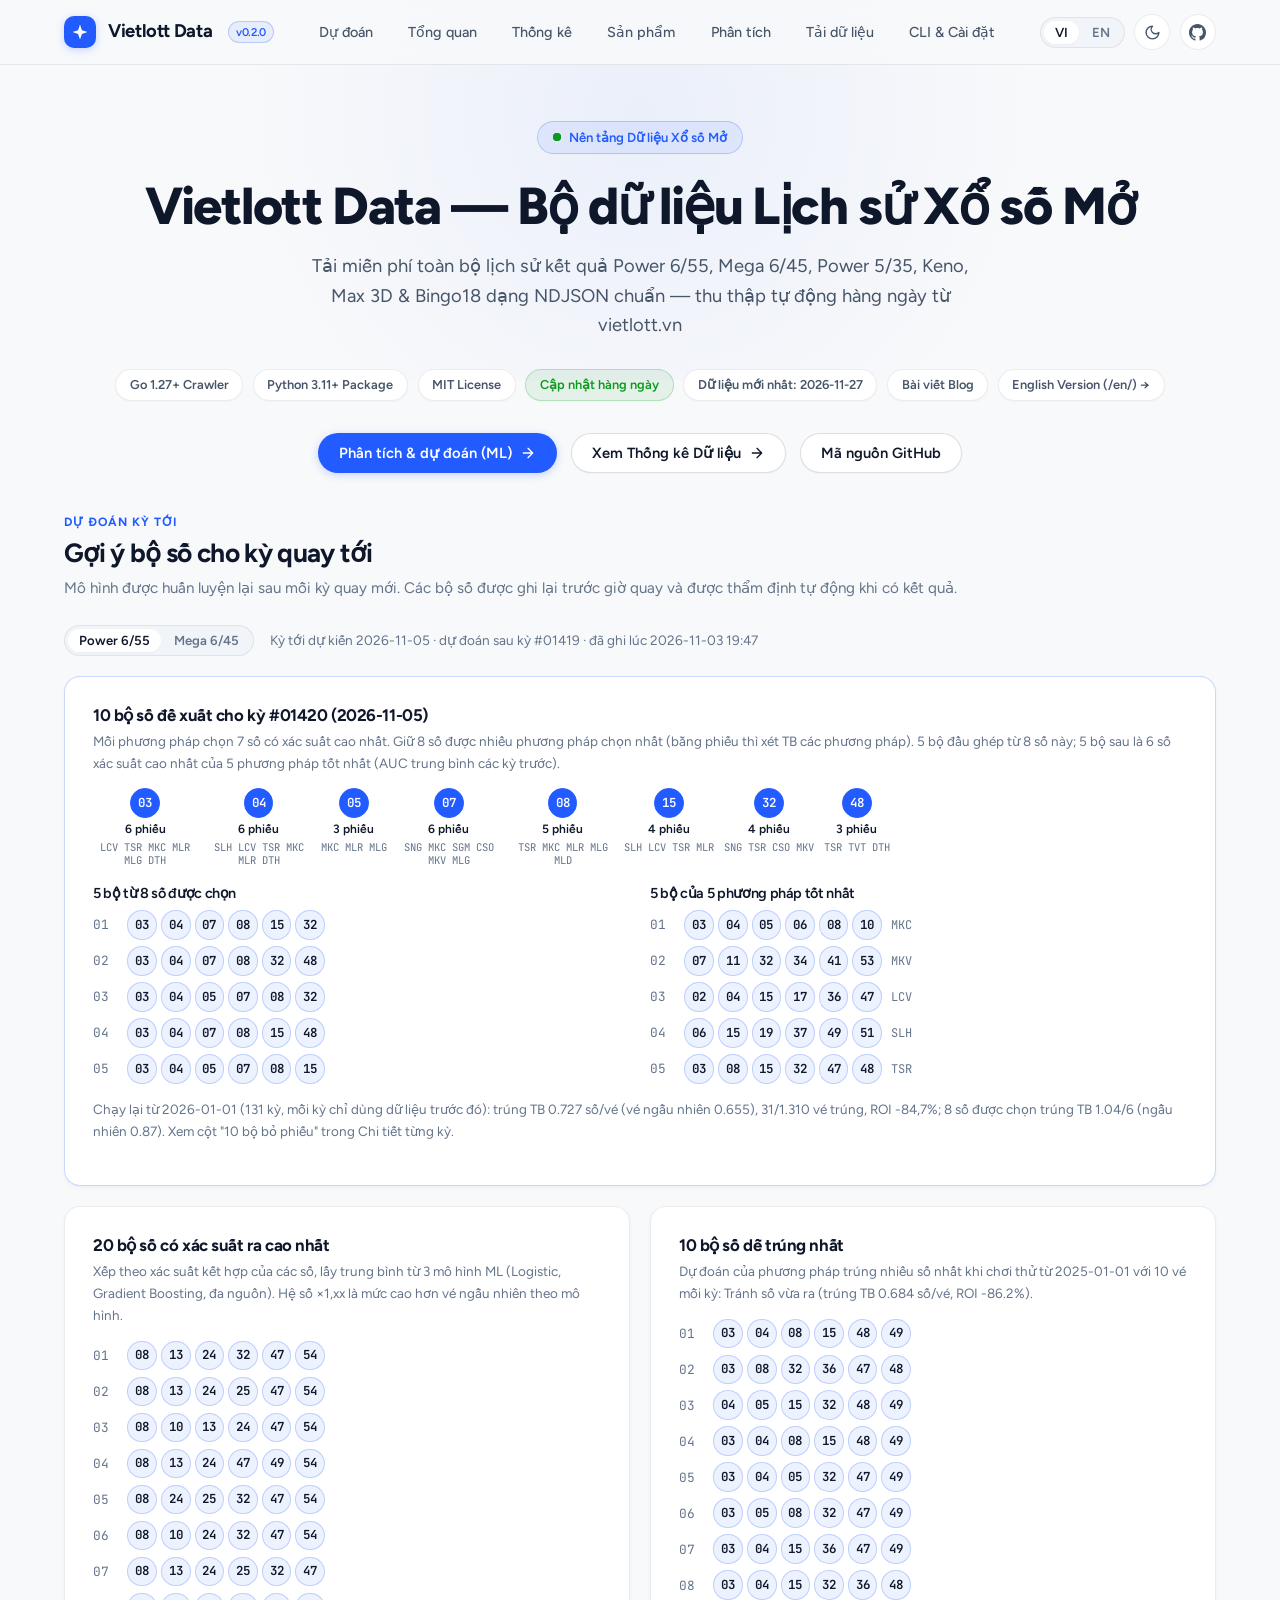
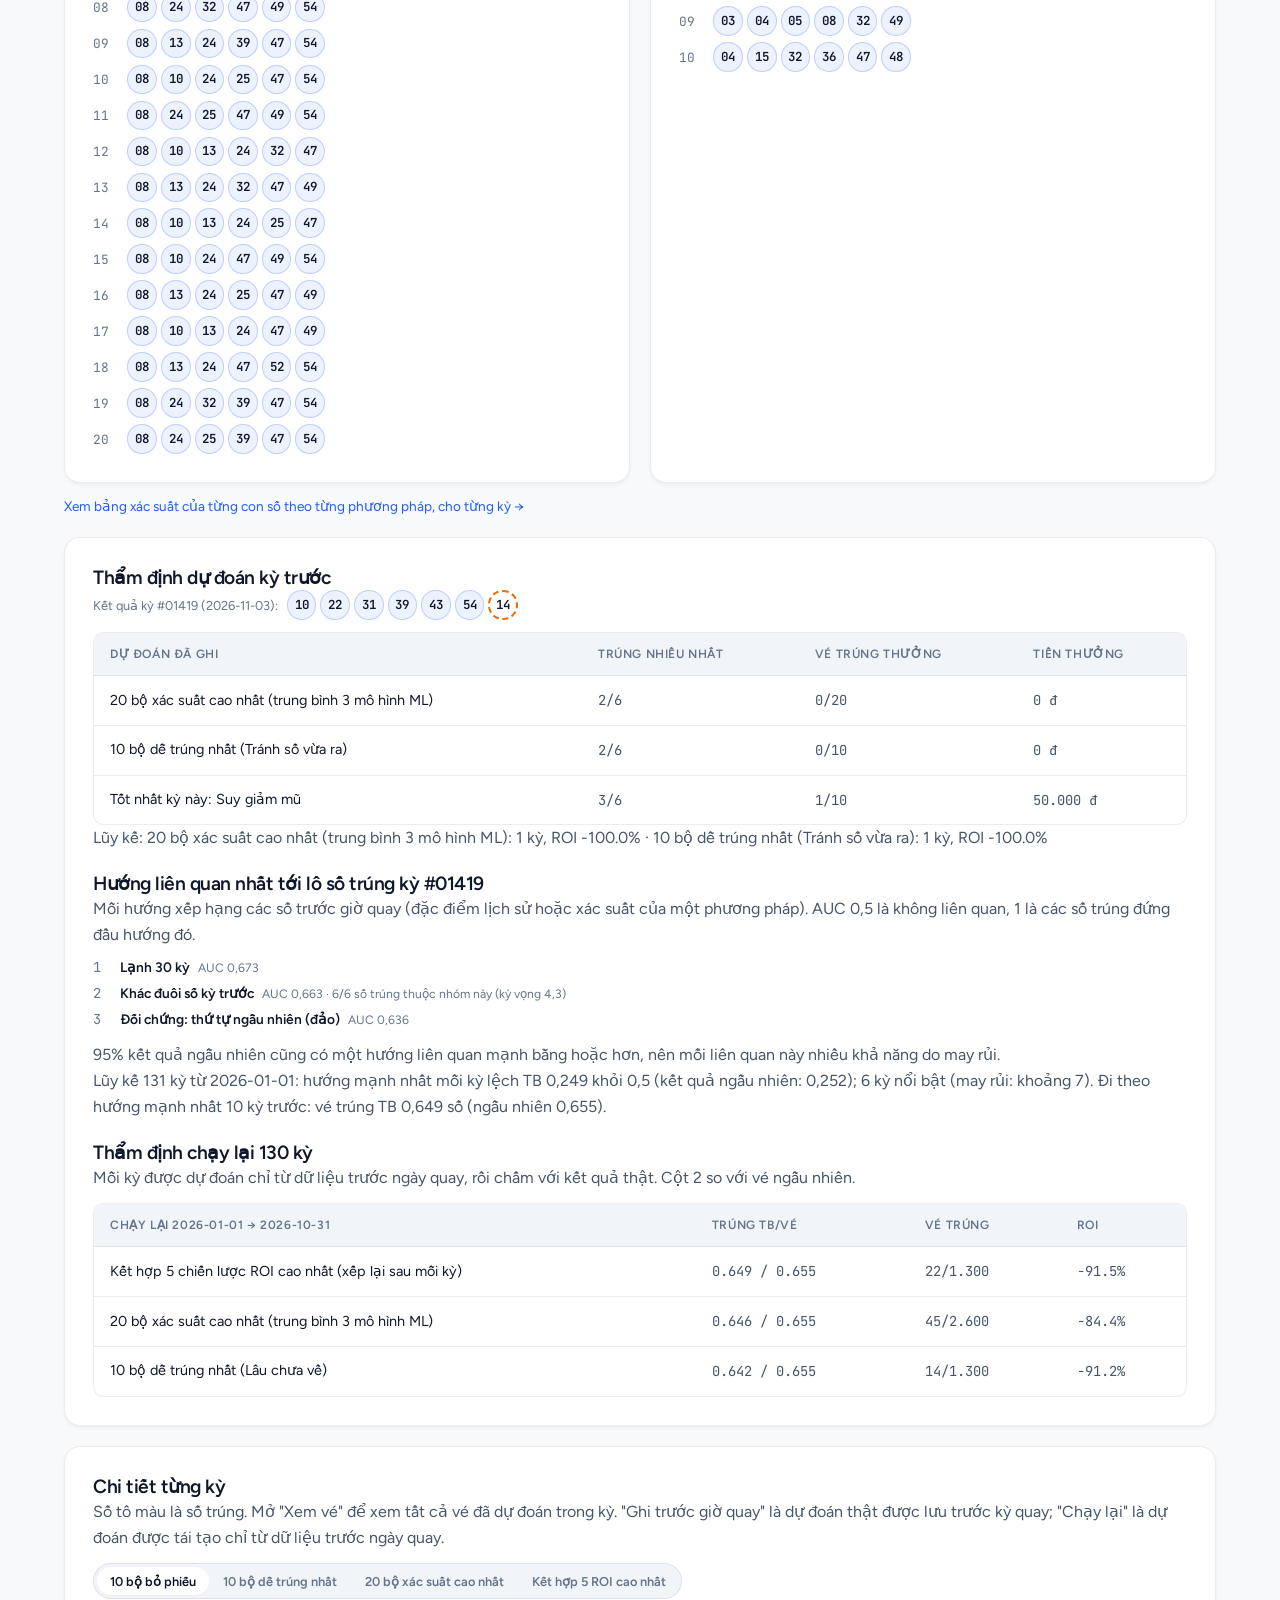
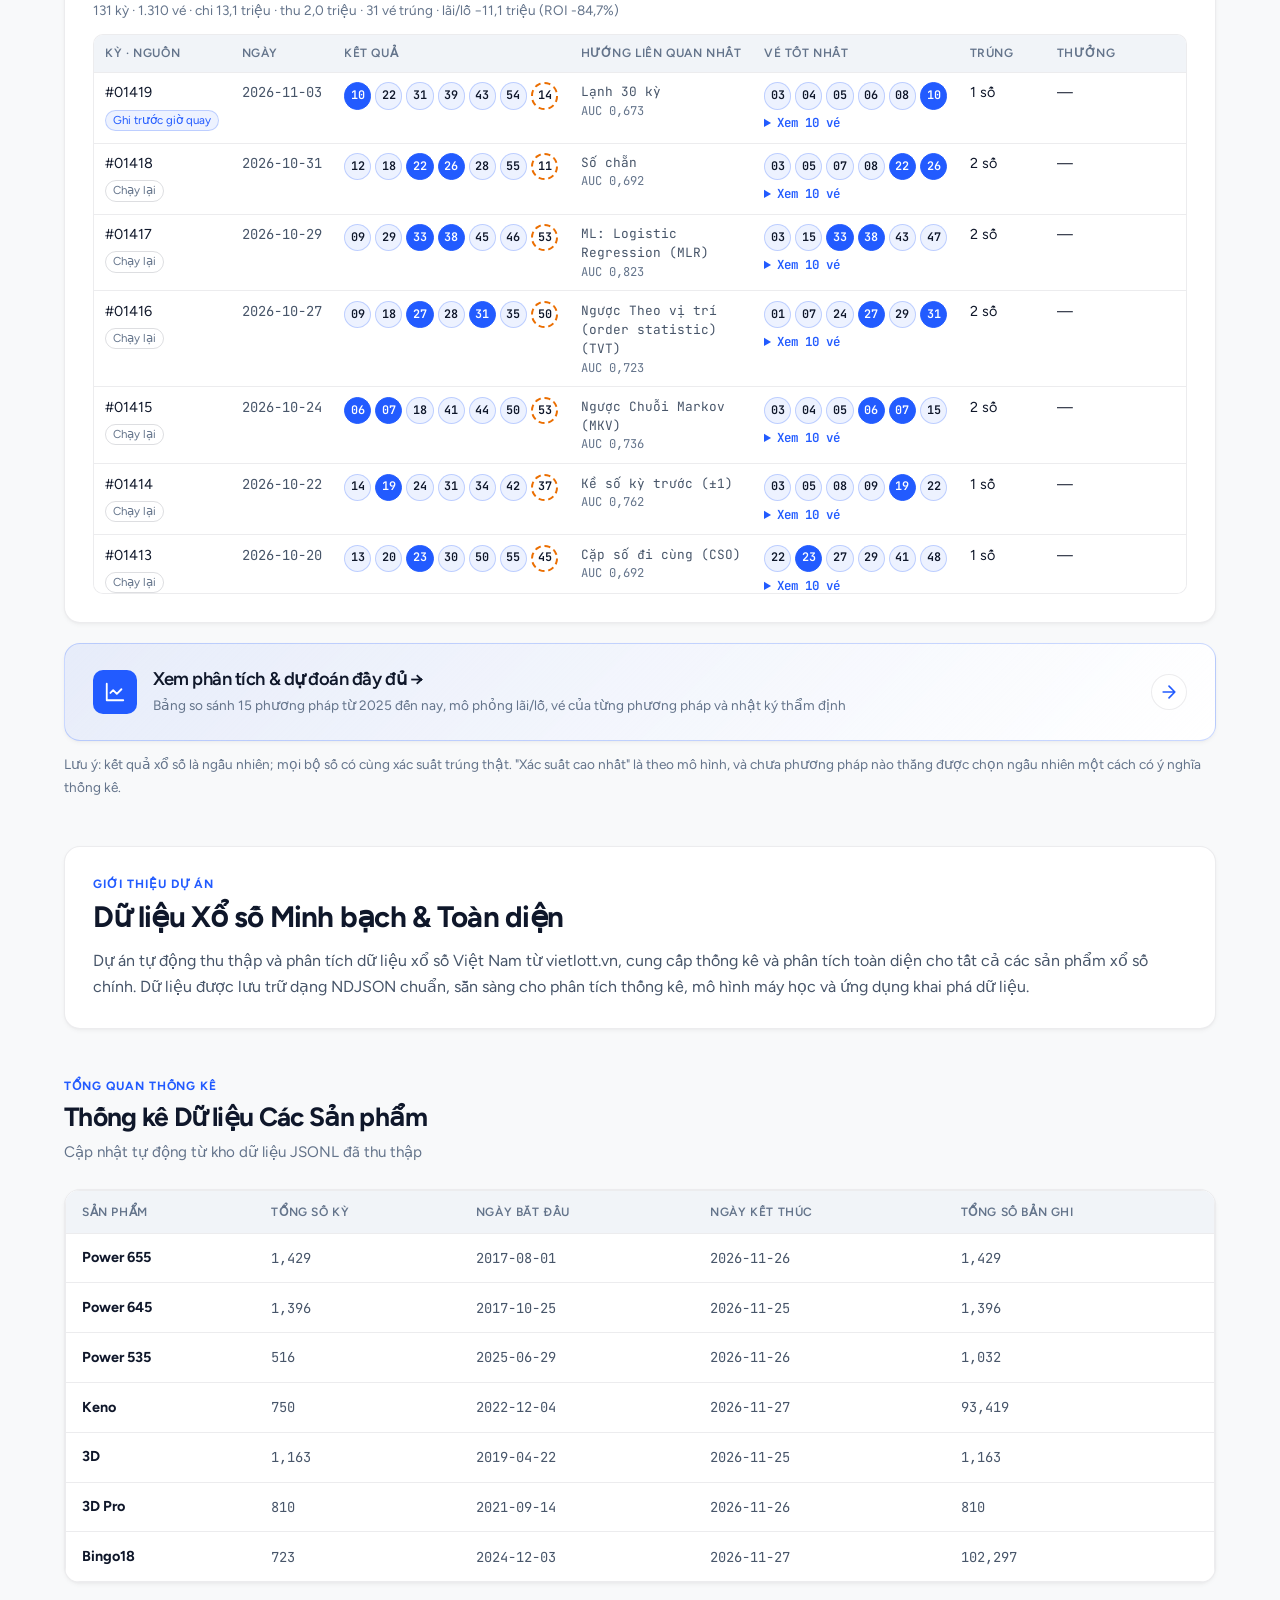
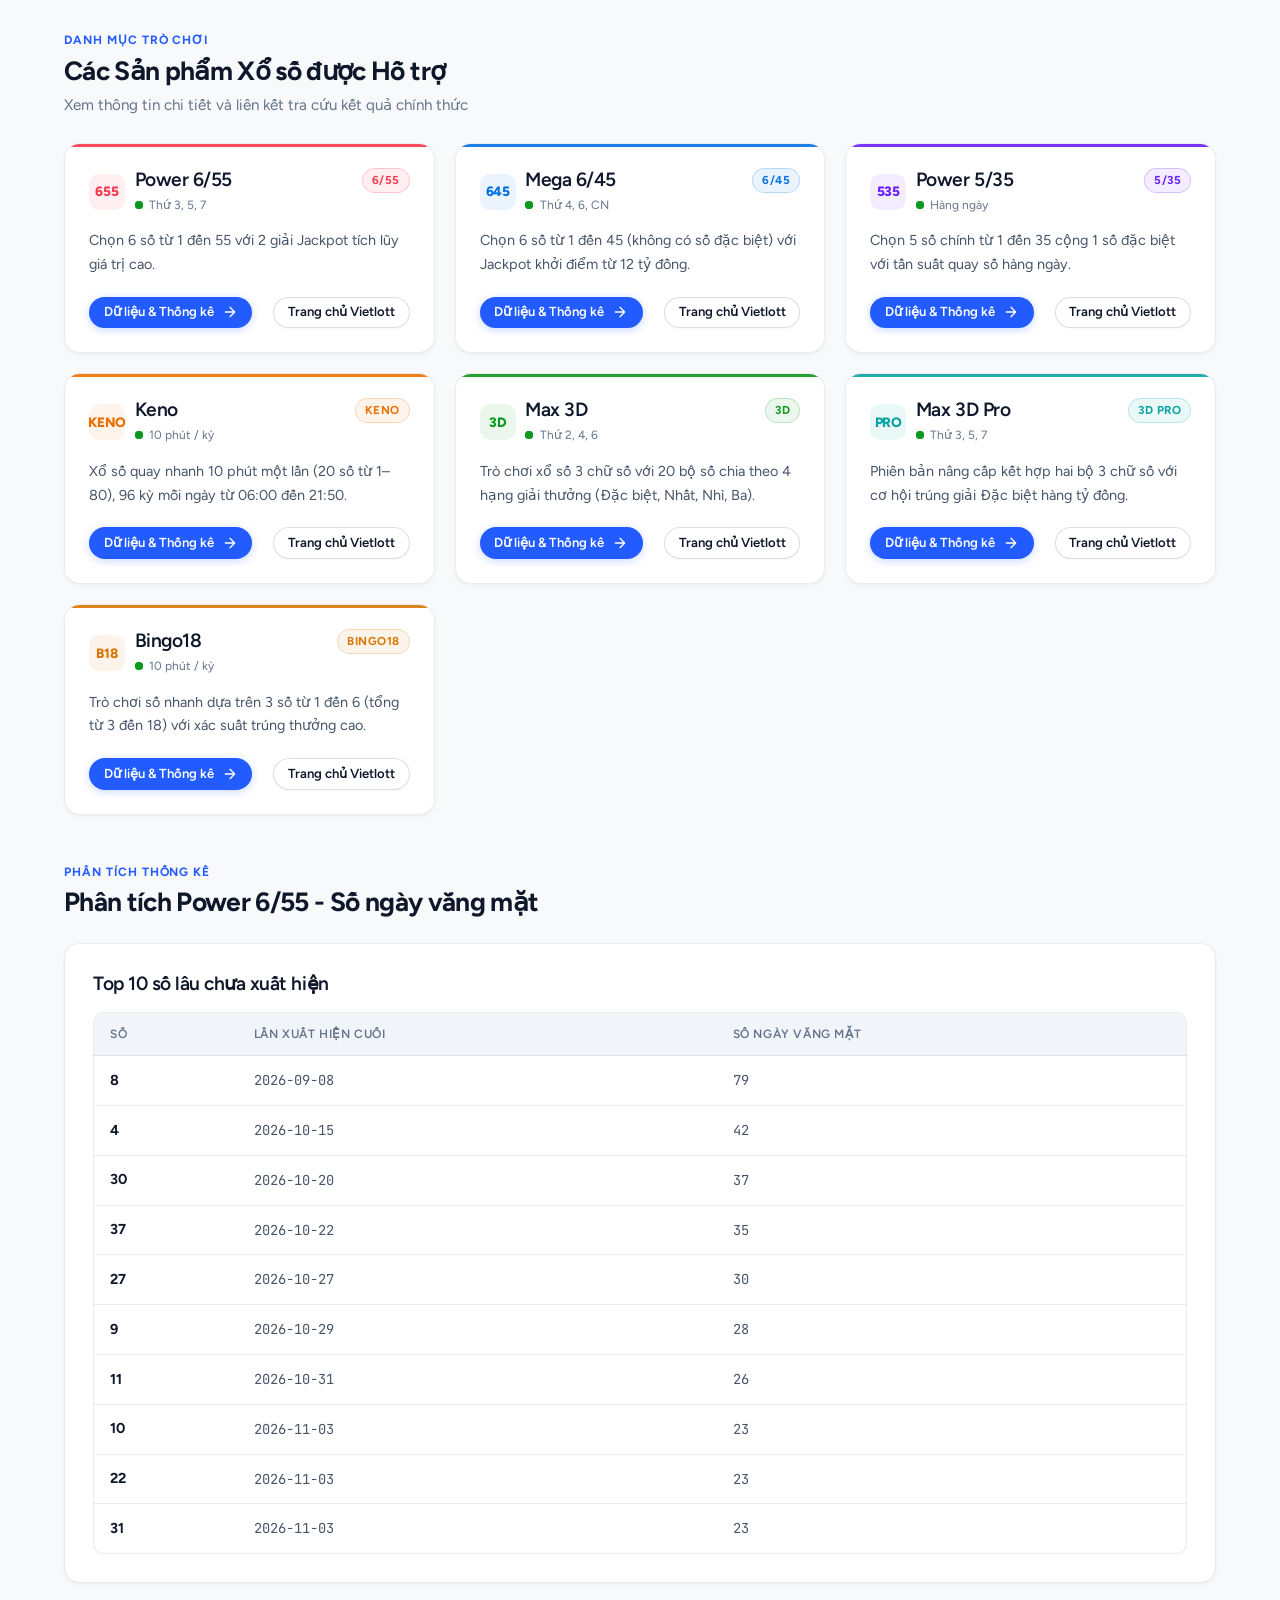
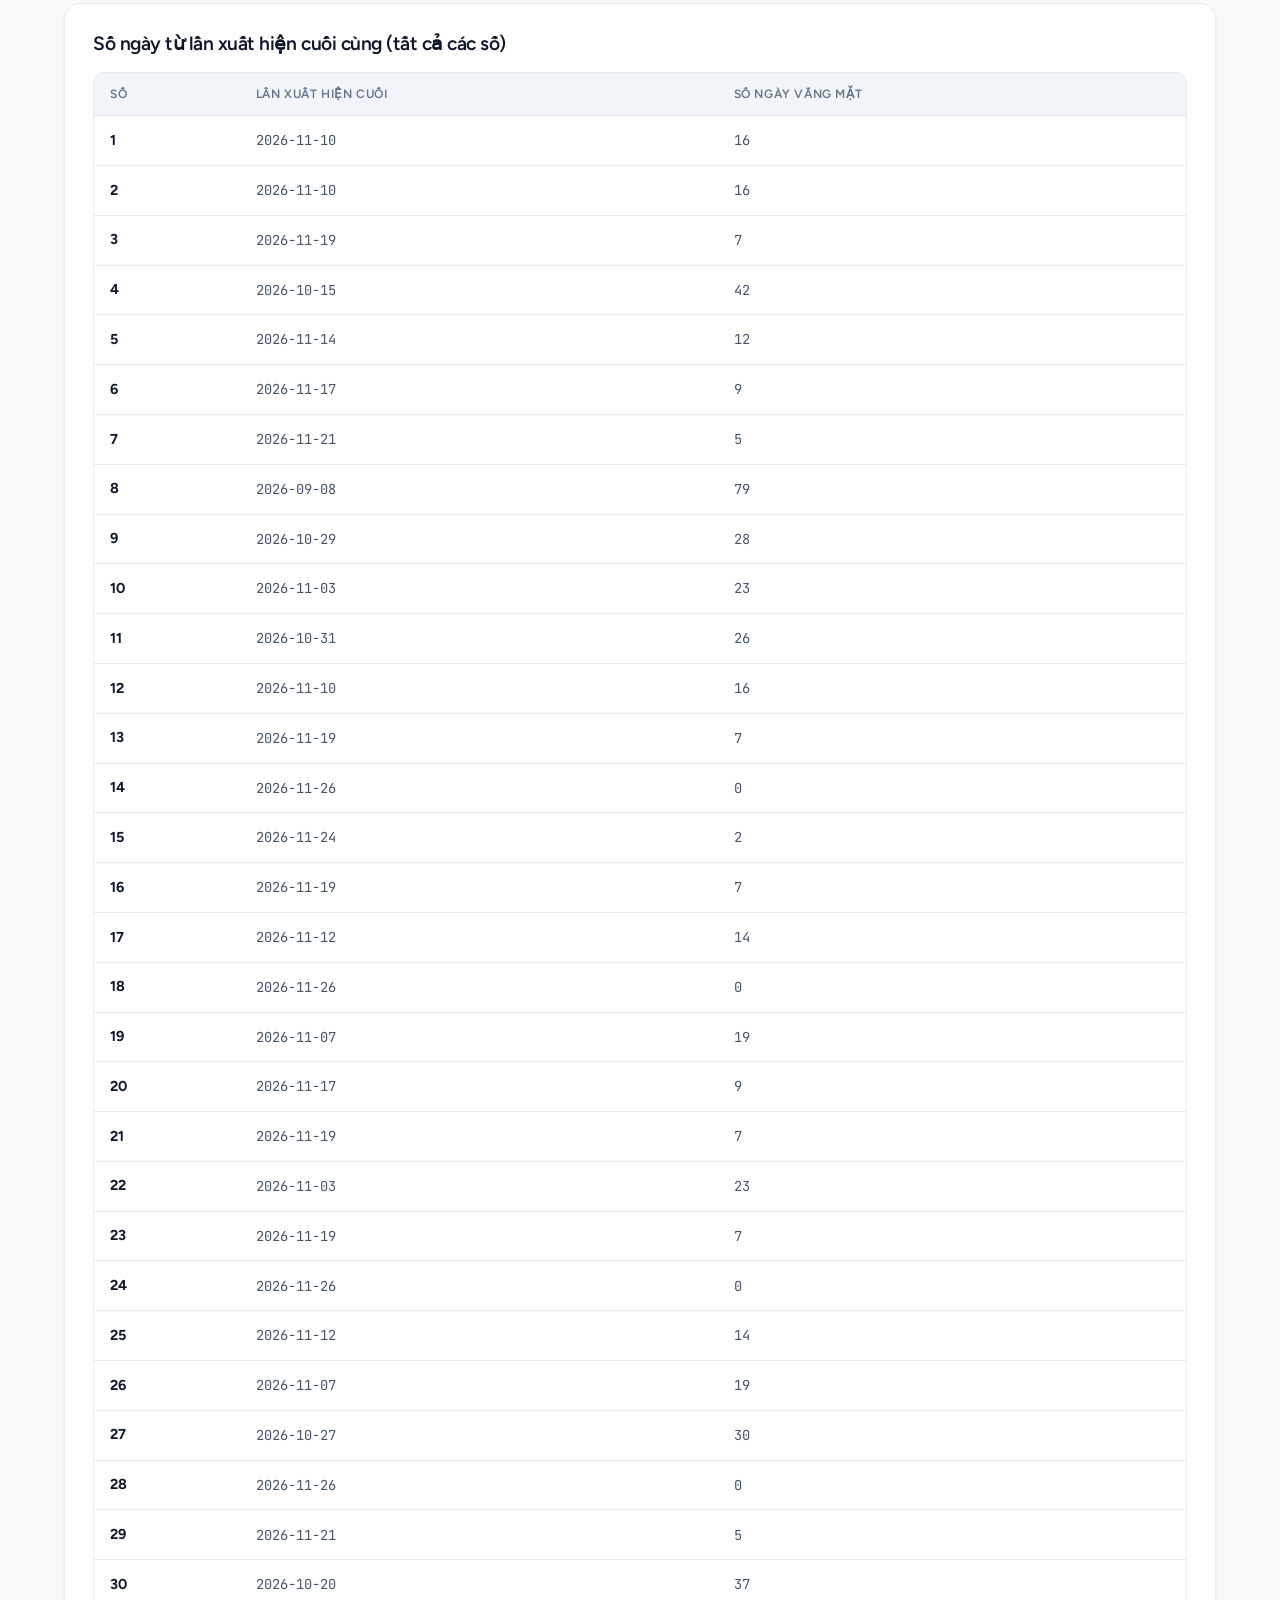
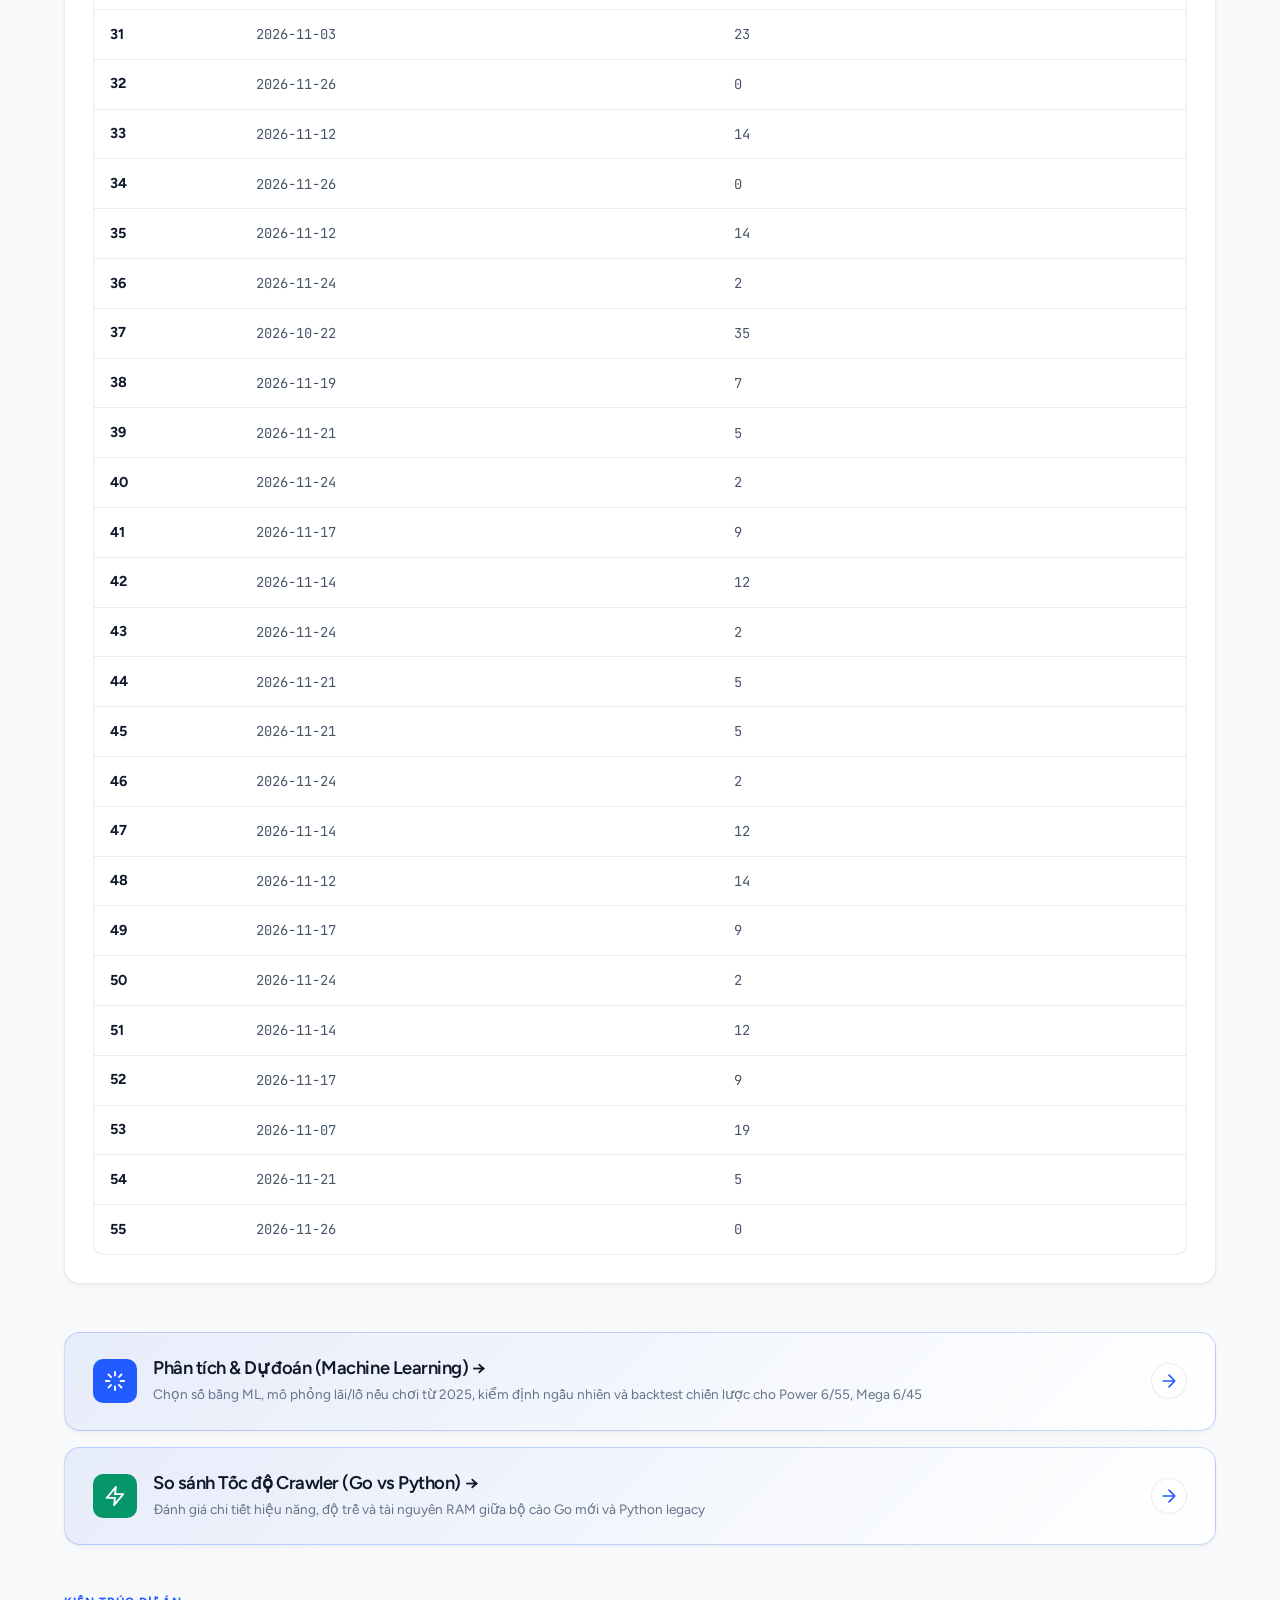
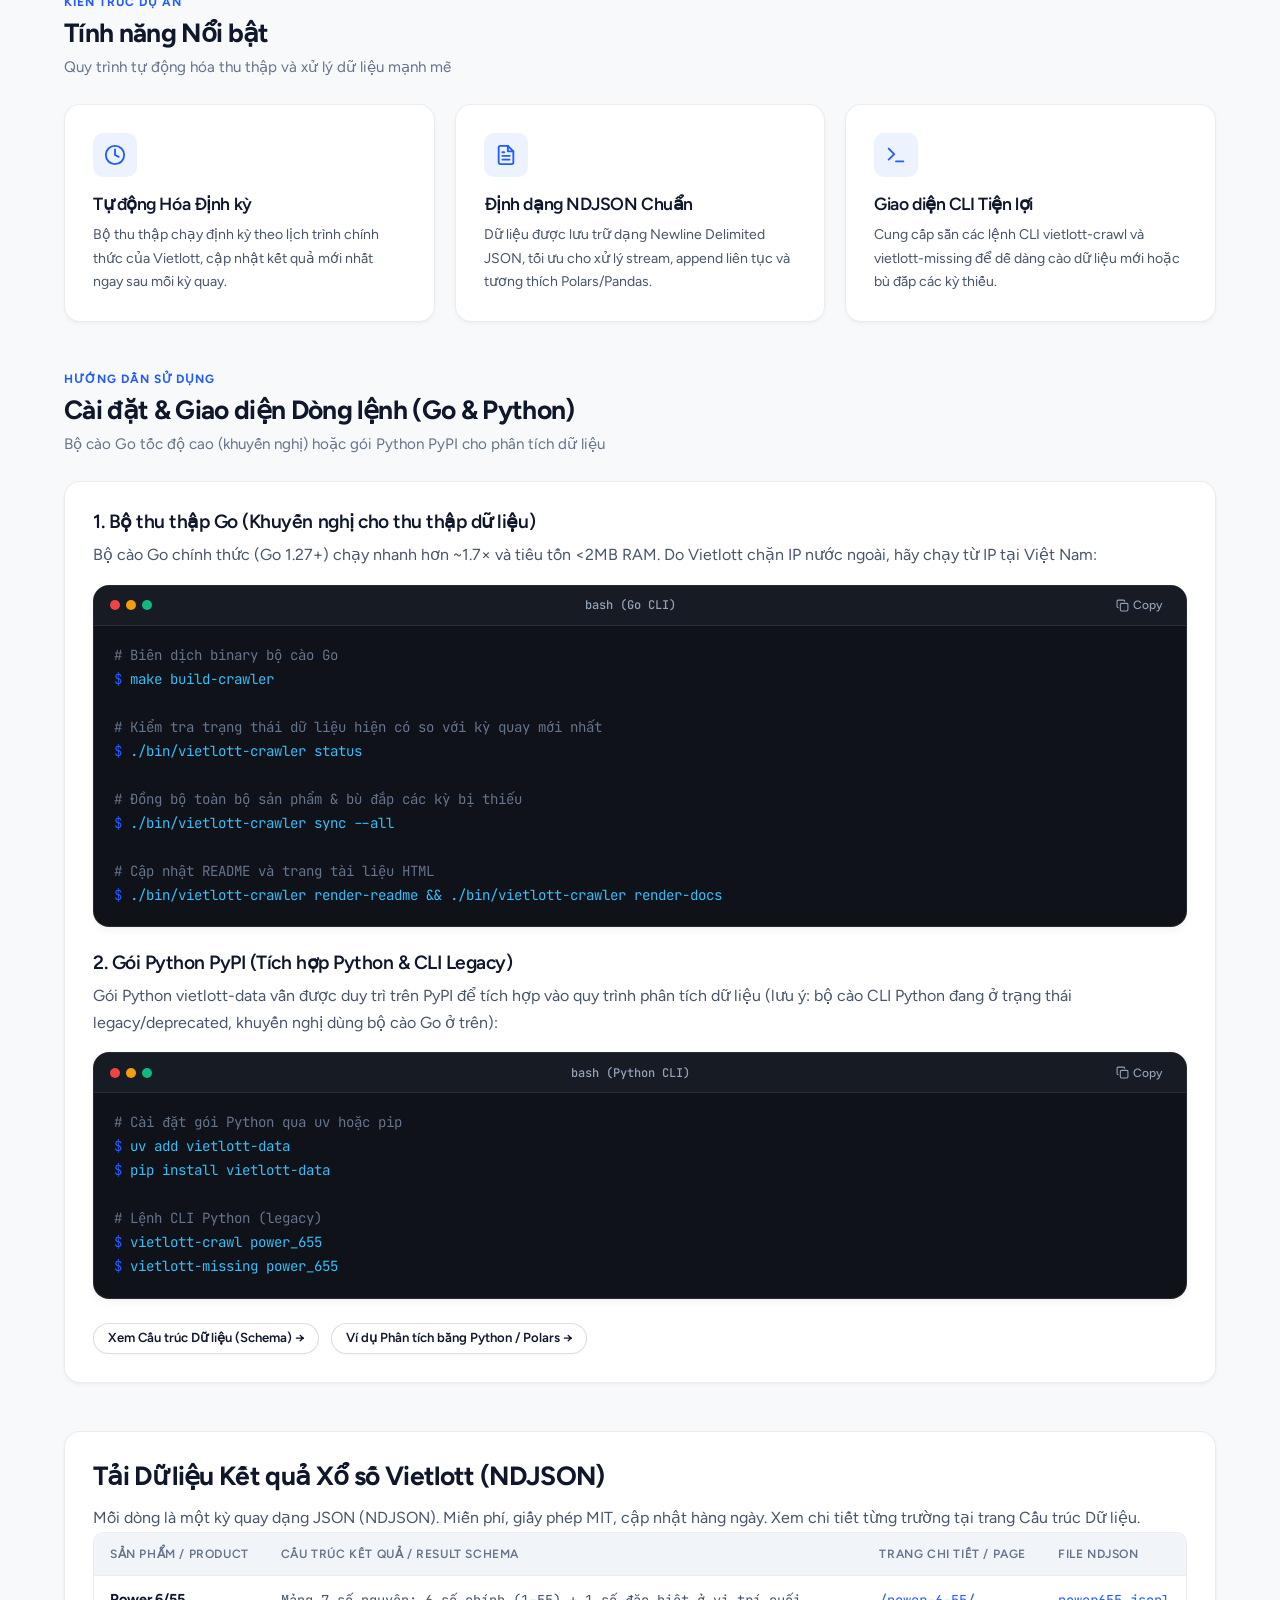
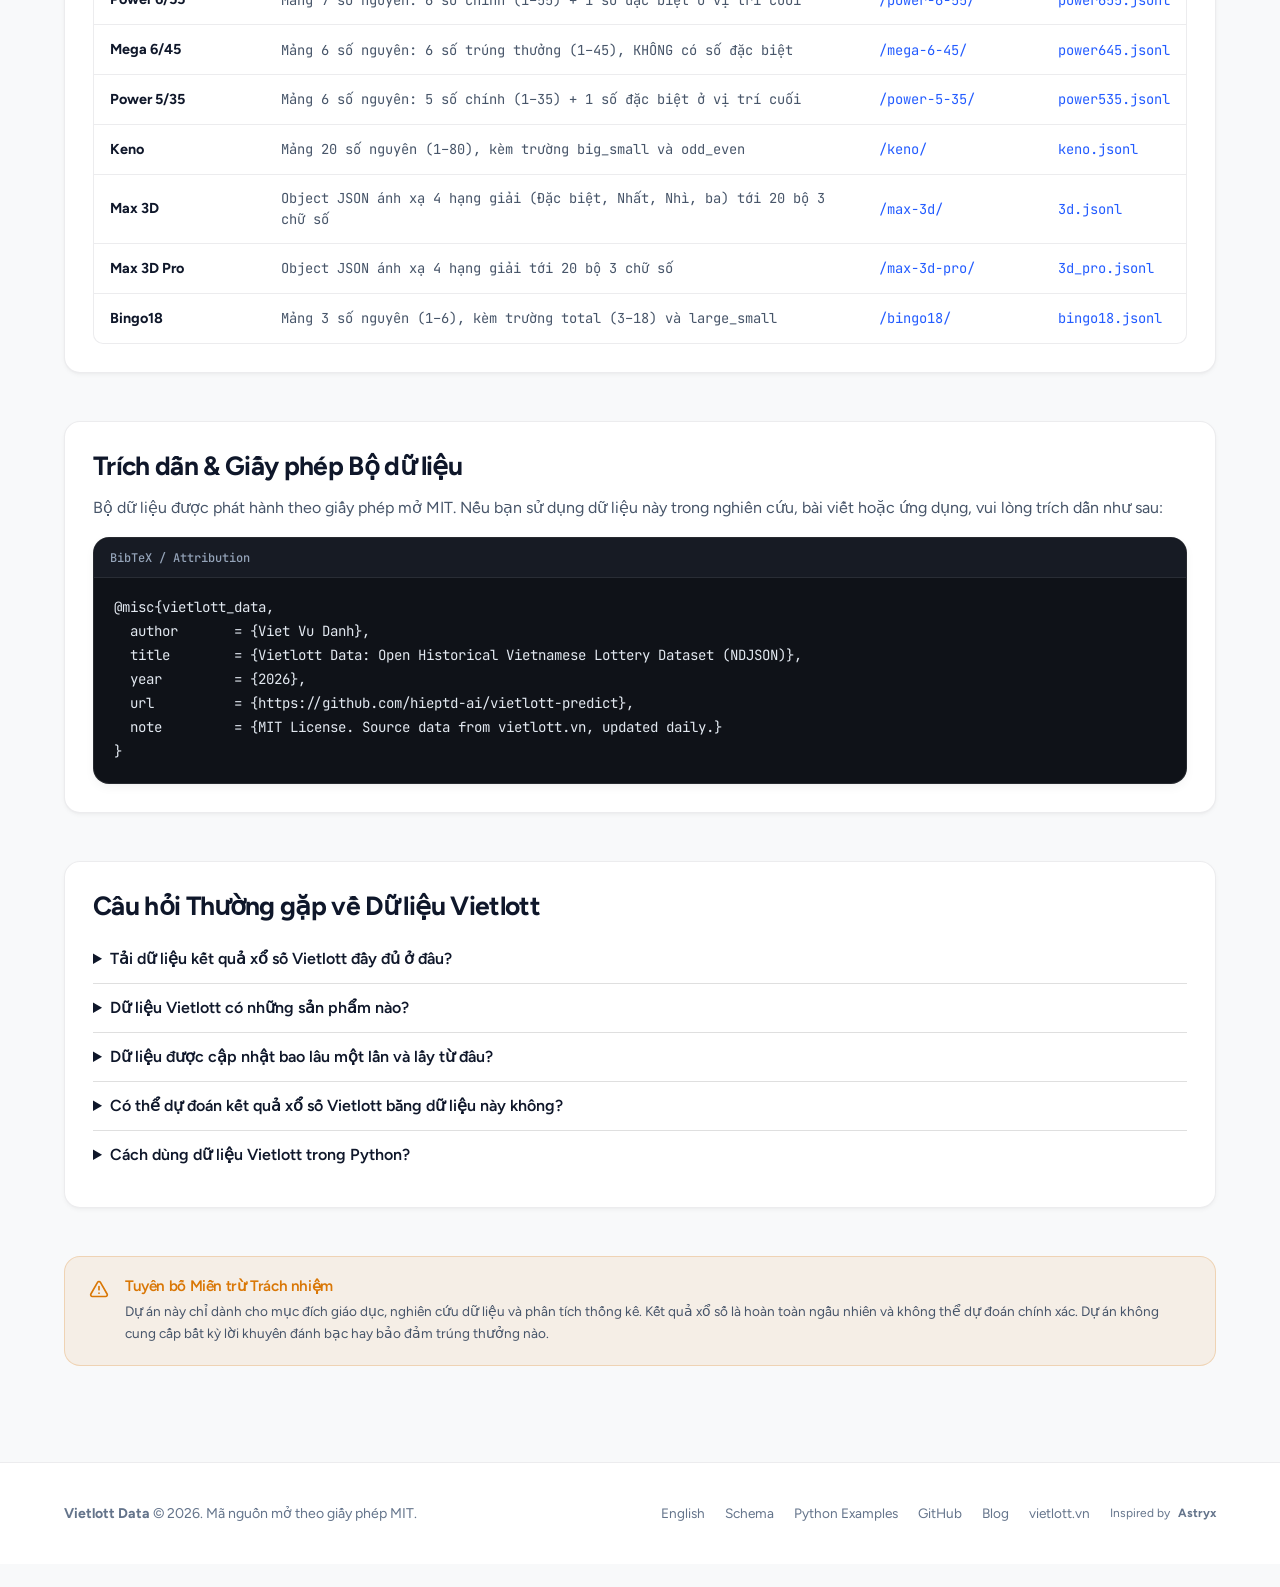
==== commit 7bfd88ca: "sync data from vietvudanh/vietlott-data, validate & record next-draw predictions @ 2026-11-27 02:50:" ====
--- a/docs/index.html
+++ b/docs/index.html
@@ -122,9 +122,9 @@
                     "isAccessibleForFree": true,
                     "inLanguage": ["vi", "en"],
                     "datePublished": "2021-04-01",
-                    "dateModified": "2026-11-26",
+                    "dateModified": "2026-11-27",
                     "spatialCoverage": { "@type": "Country", "name": "Vietnam" },
-                    "temporalCoverage": "2017-08-01/2026-11-26",
+                    "temporalCoverage": "2017-08-01/2026-11-27",
                     "creator": { "@type": "Person", "name": "vietvudanh", "url": "https://github.com/vietvudanh" },
                     "publisher": { "@type": "Person", "name": "hieptd-ai", "url": "https://github.com/hieptd-ai" },
                     "isBasedOn": "https://vietlott.vn/",
@@ -316,7 +316,7 @@
                     </span>
                     <!-- BEGIN_DATA_FRESHNESS -->
                     <span class="badge" id="data-freshness-badge">
-                        <span data-vi="Dữ liệu mới nhất: 2026-11-26" data-en="Data last updated: 2026-11-26">Dữ liệu mới nhất: 2026-11-26</span>
+                        <span data-vi="Dữ liệu mới nhất: 2026-11-27" data-en="Data last updated: 2026-11-27">Dữ liệu mới nhất: 2026-11-27</span>
                     </span>
                     <!-- END_DATA_FRESHNESS -->
                     <a
@@ -455,14 +455,14 @@
                                     <td>516</td>
                                     <td>2025-06-29</td>
                                     <td>2026-11-26</td>
-                                    <td>1,031</td>
+                                    <td>1,032</td>
                                 </tr>
                                 <tr>
                                     <td><strong>Keno</strong></td>
-                                    <td>749</td>
+                                    <td>750</td>
                                     <td>2022-12-04</td>
-                                    <td>2026-11-26</td>
-                                    <td>93,390</td>
+                                    <td>2026-11-27</td>
+                                    <td>93,419</td>
                                 </tr>
                                 <tr>
                                     <td><strong>3D</strong></td>
@@ -480,10 +480,10 @@
                                 </tr>
                                 <tr>
                                     <td><strong>Bingo18</strong></td>
-                                    <td>722</td>
+                                    <td>723</td>
                                     <td>2024-12-03</td>
-                                    <td>2026-11-26</td>
-                                    <td>102,258</td>
+                                    <td>2026-11-27</td>
+                                    <td>102,297</td>
                                 </tr>
                             </tbody>
                         </table>
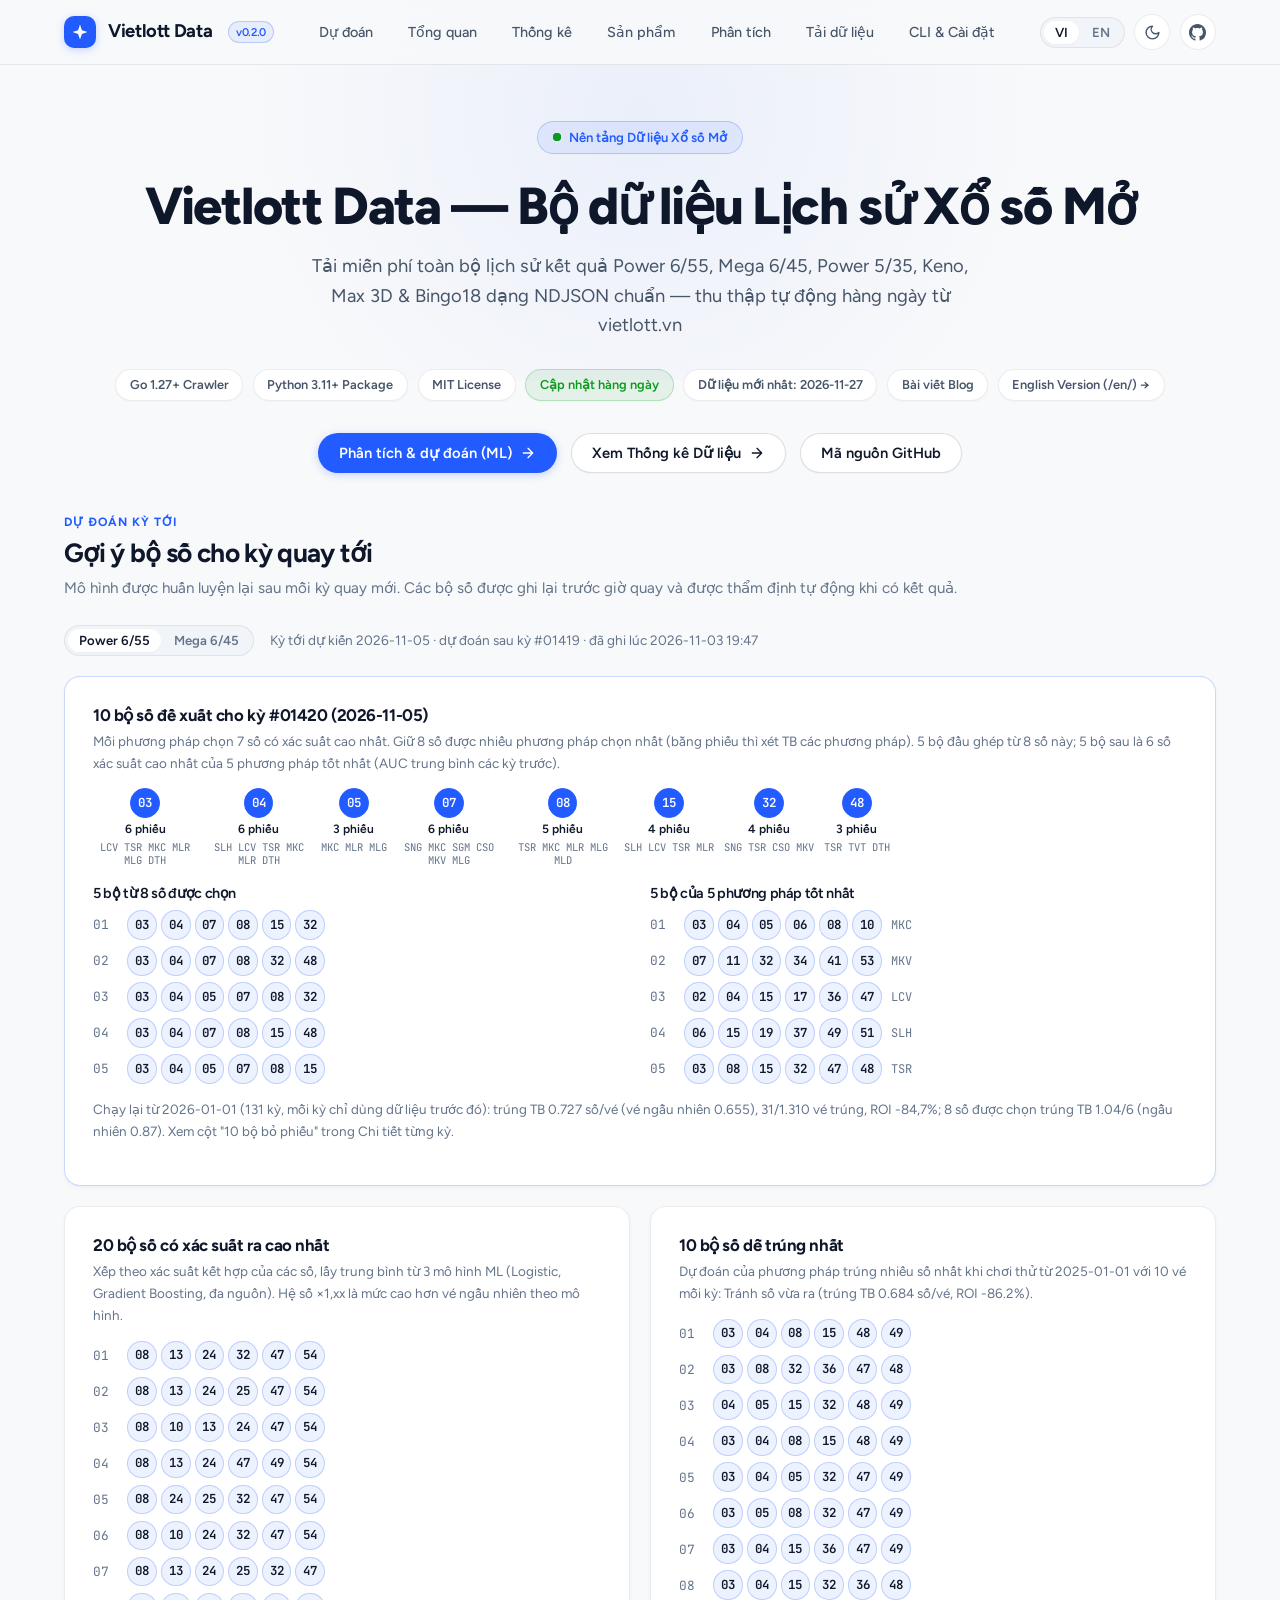
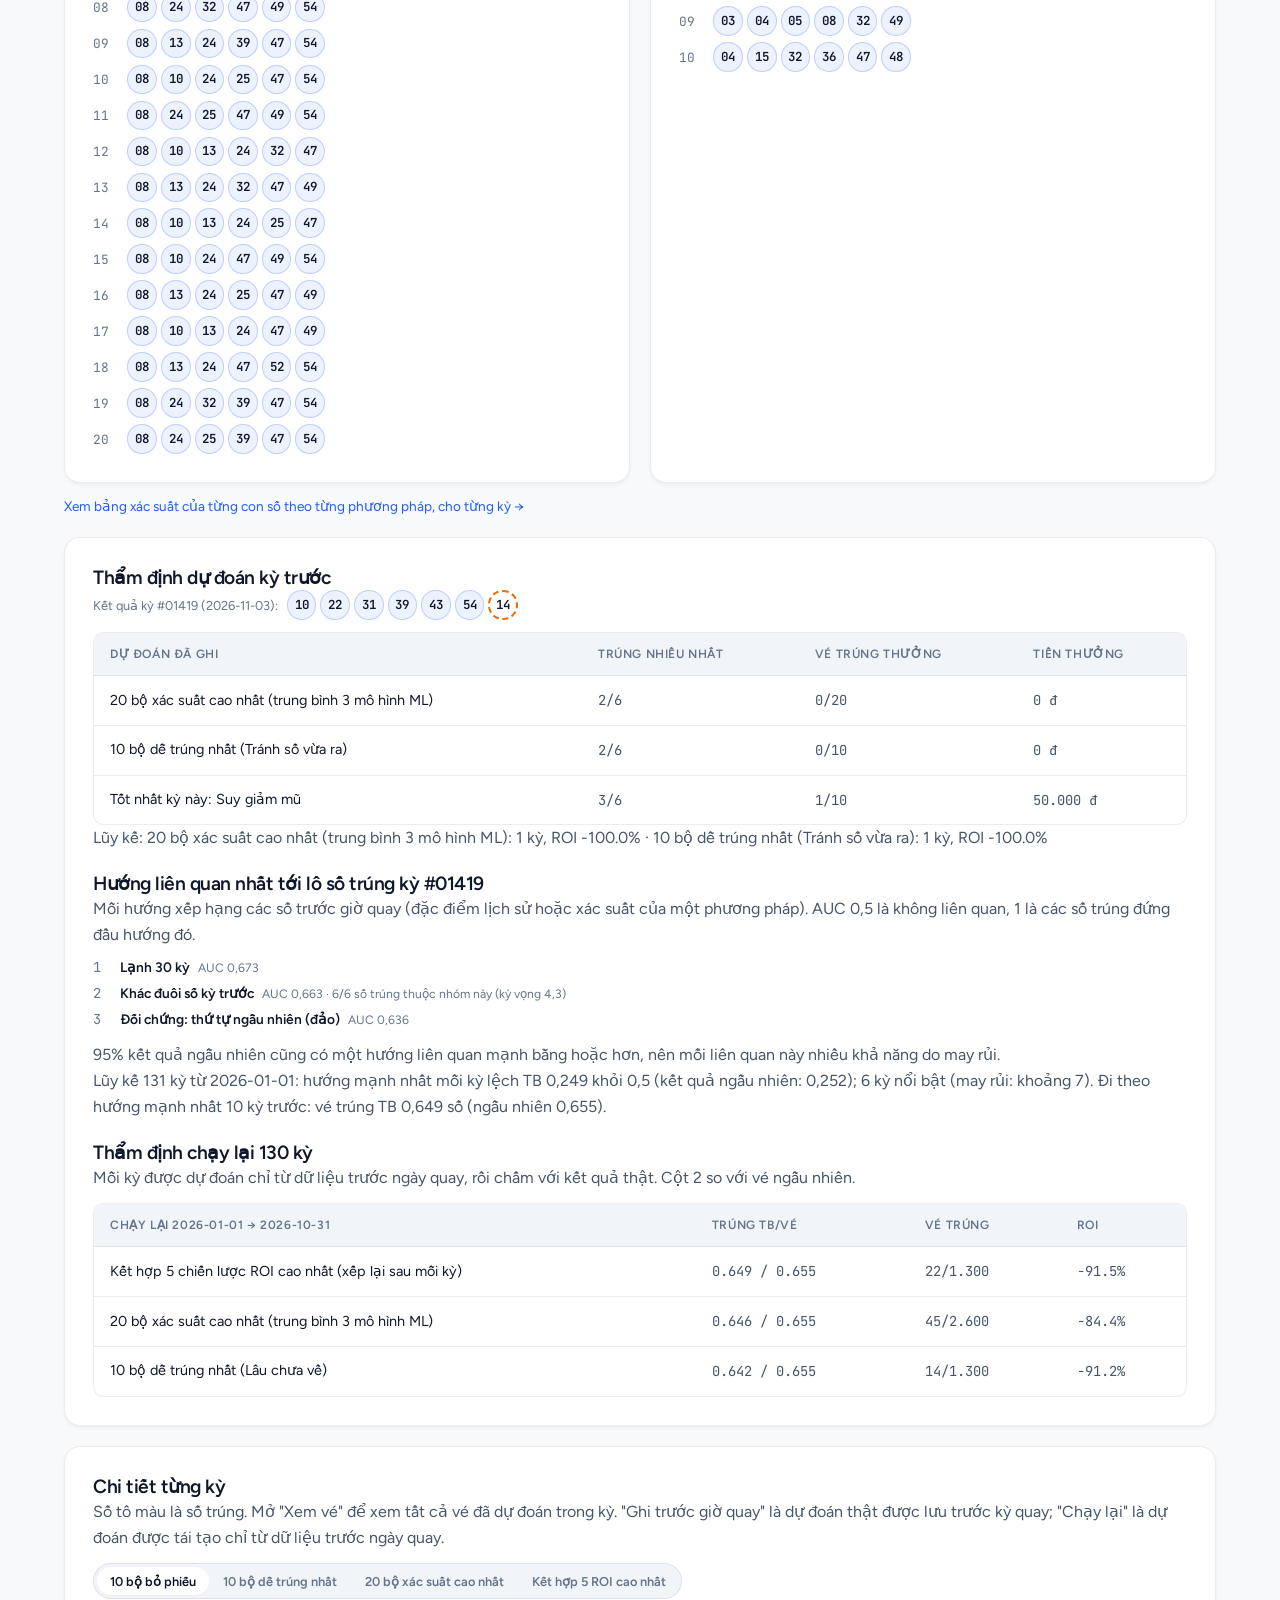
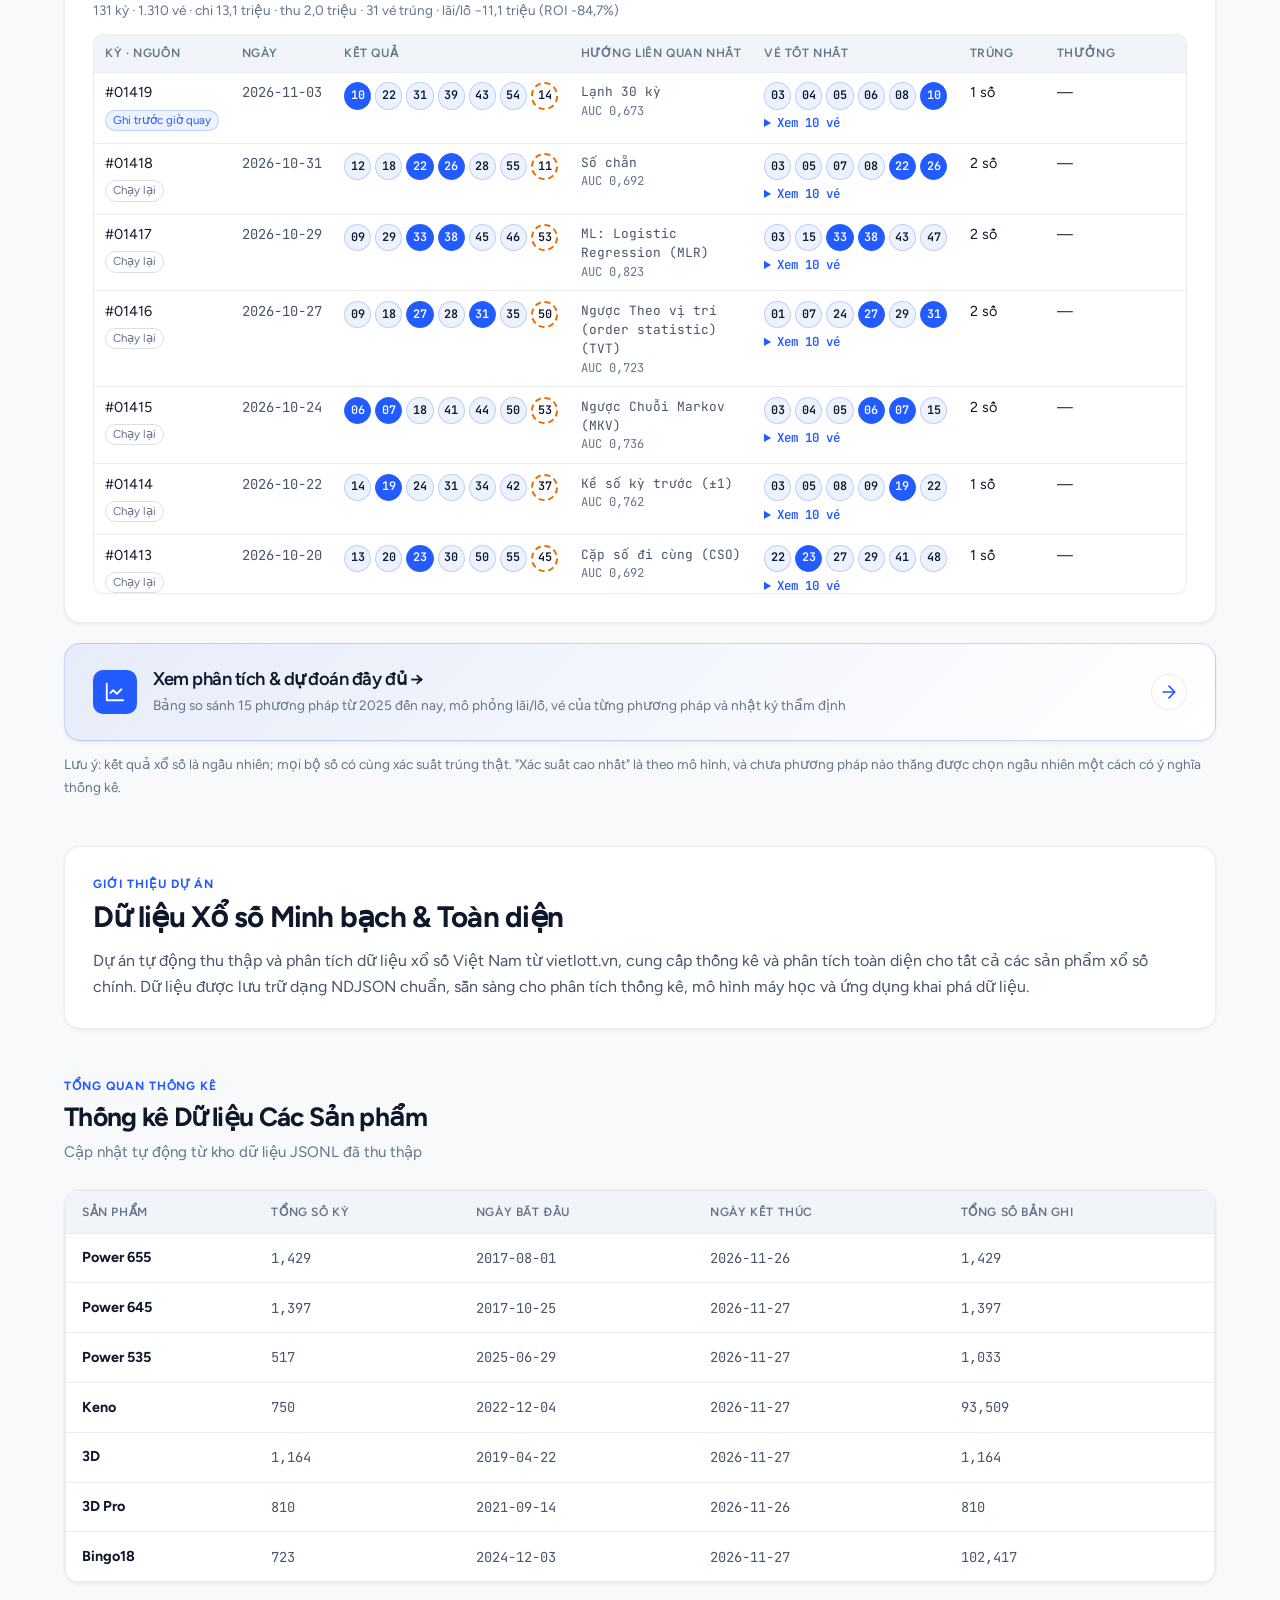
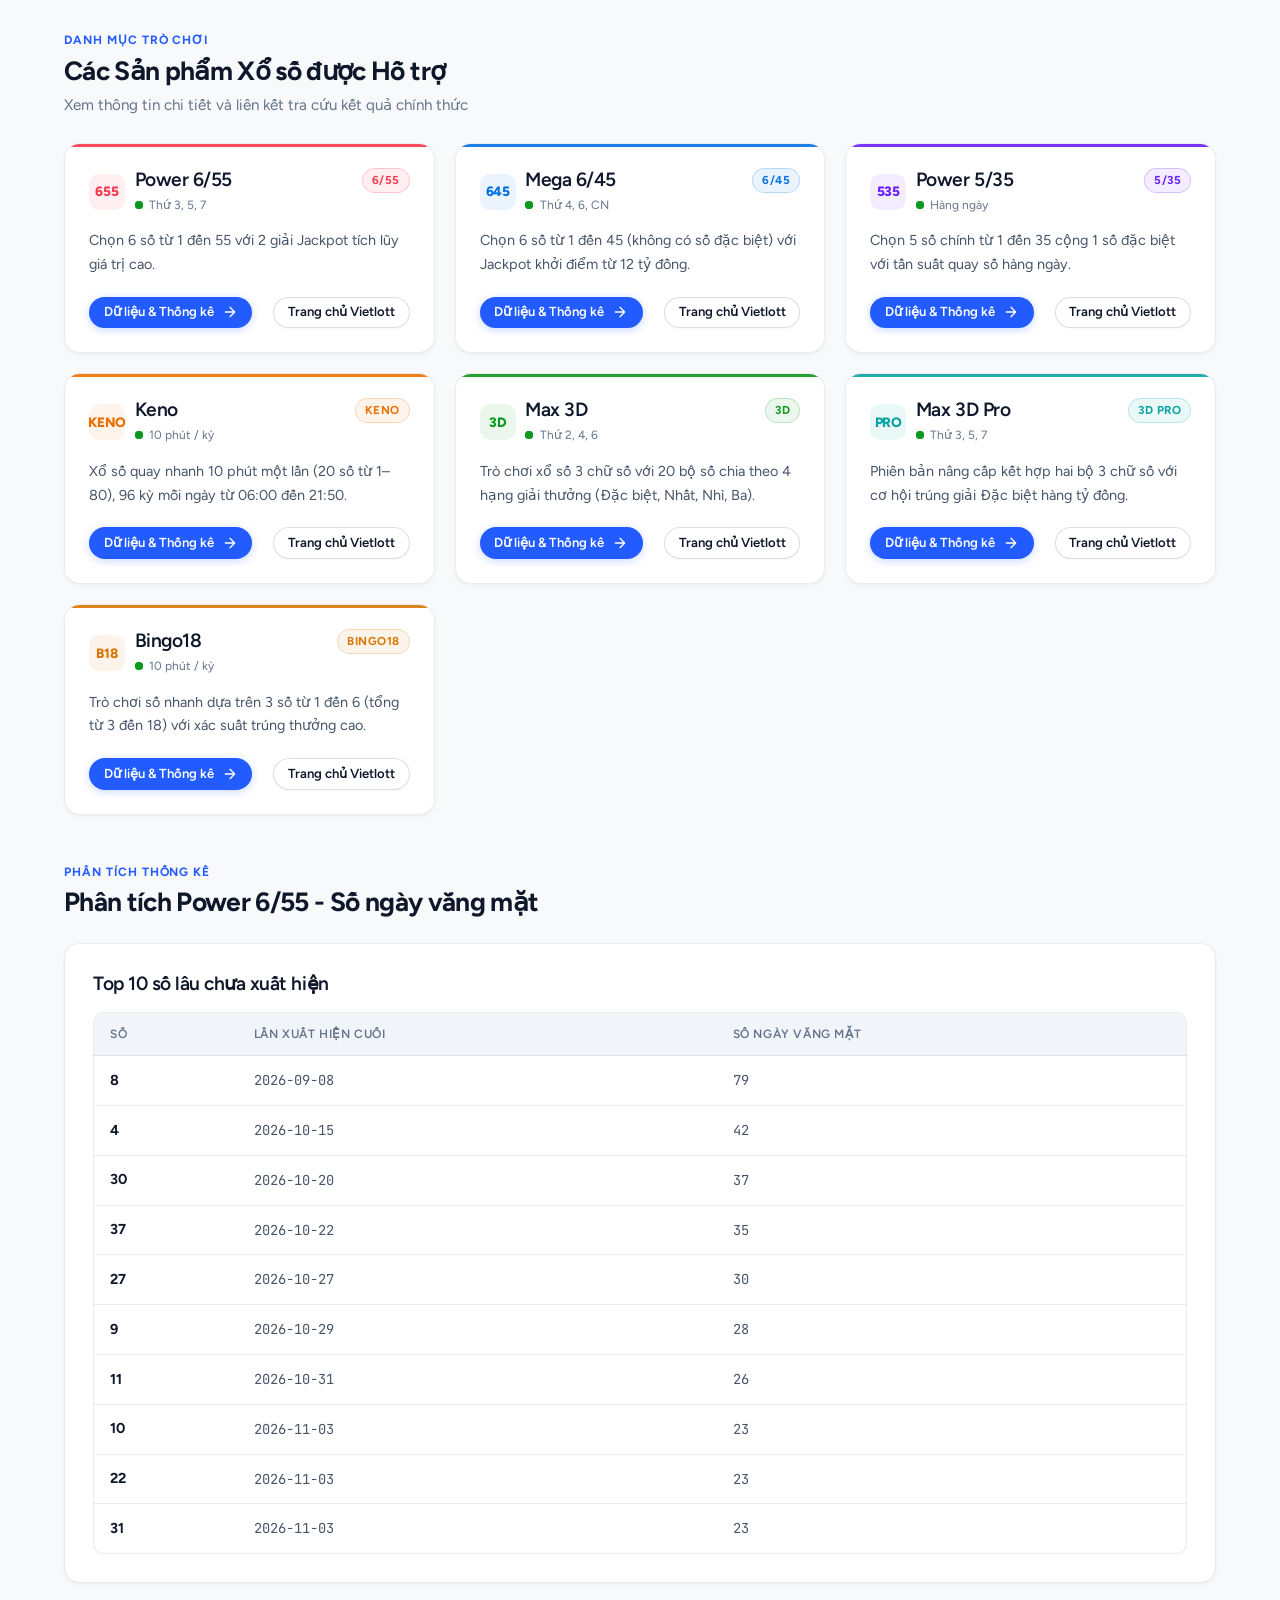
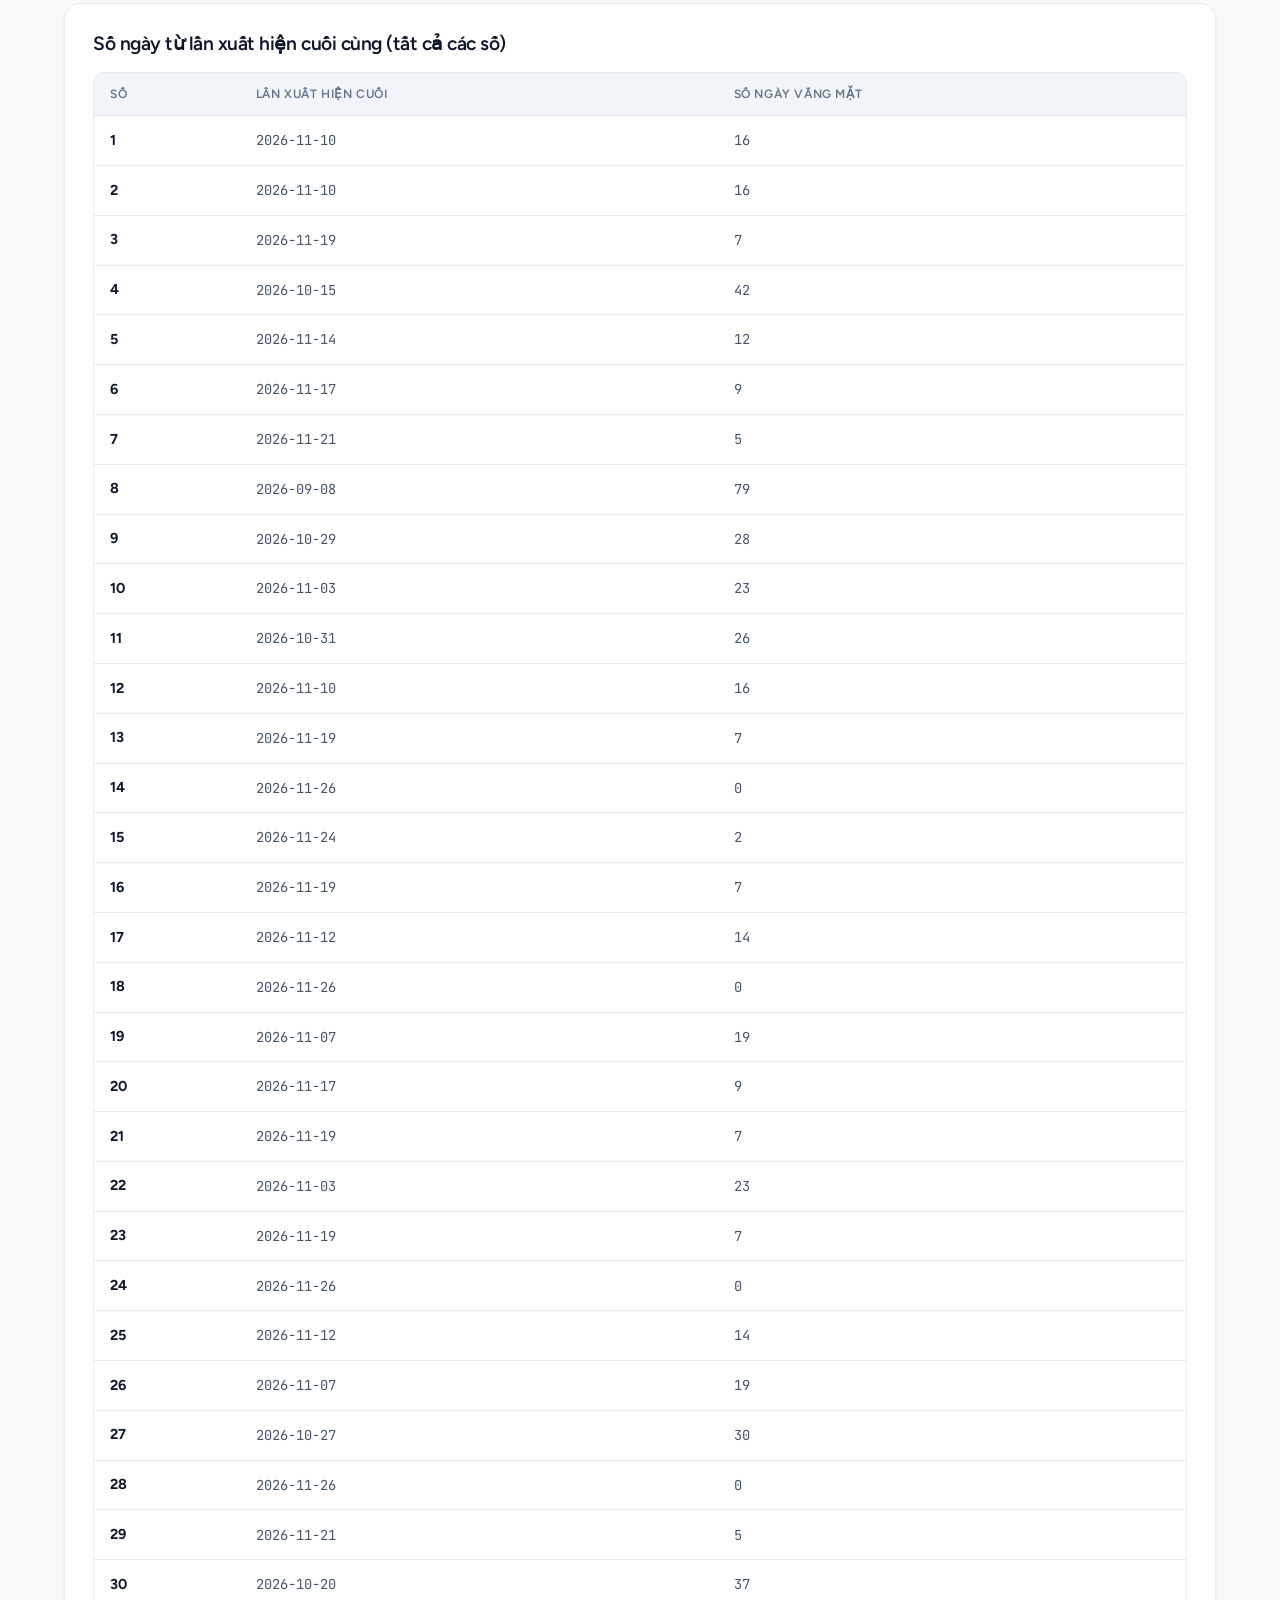
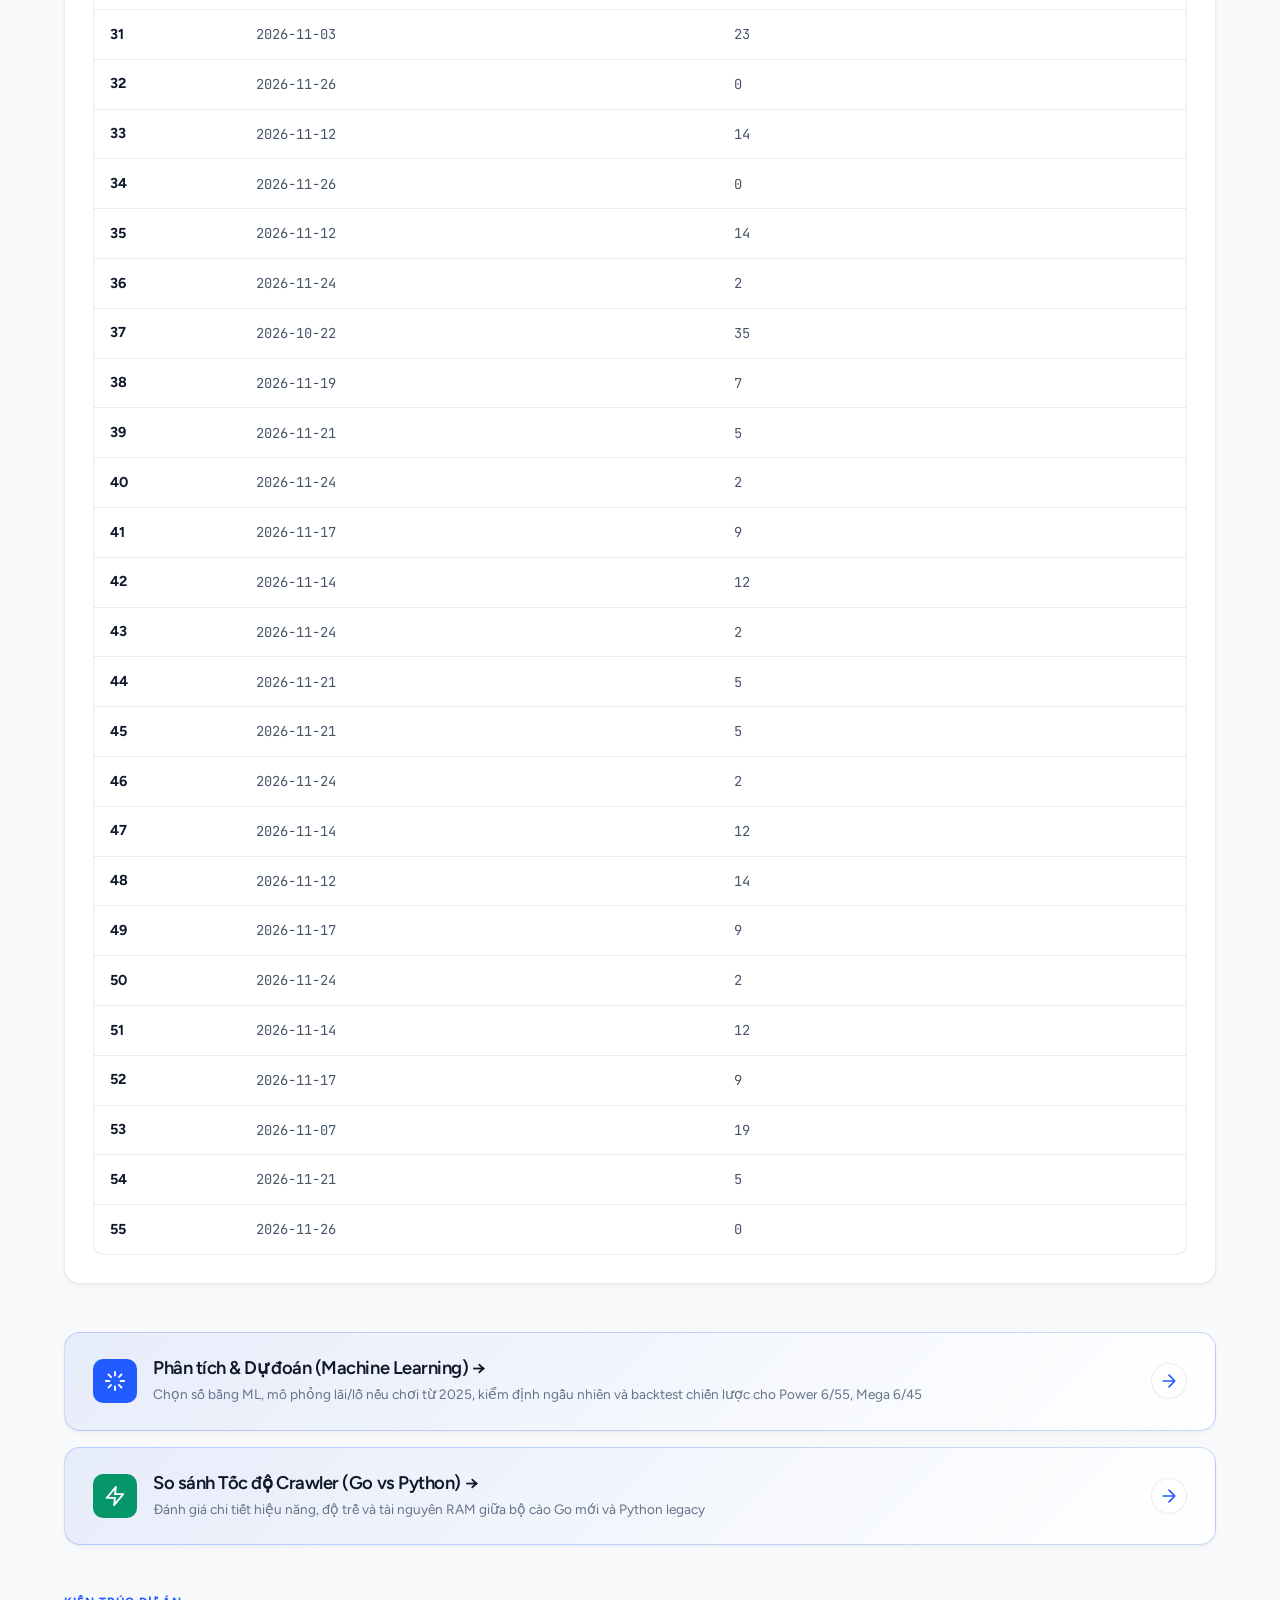
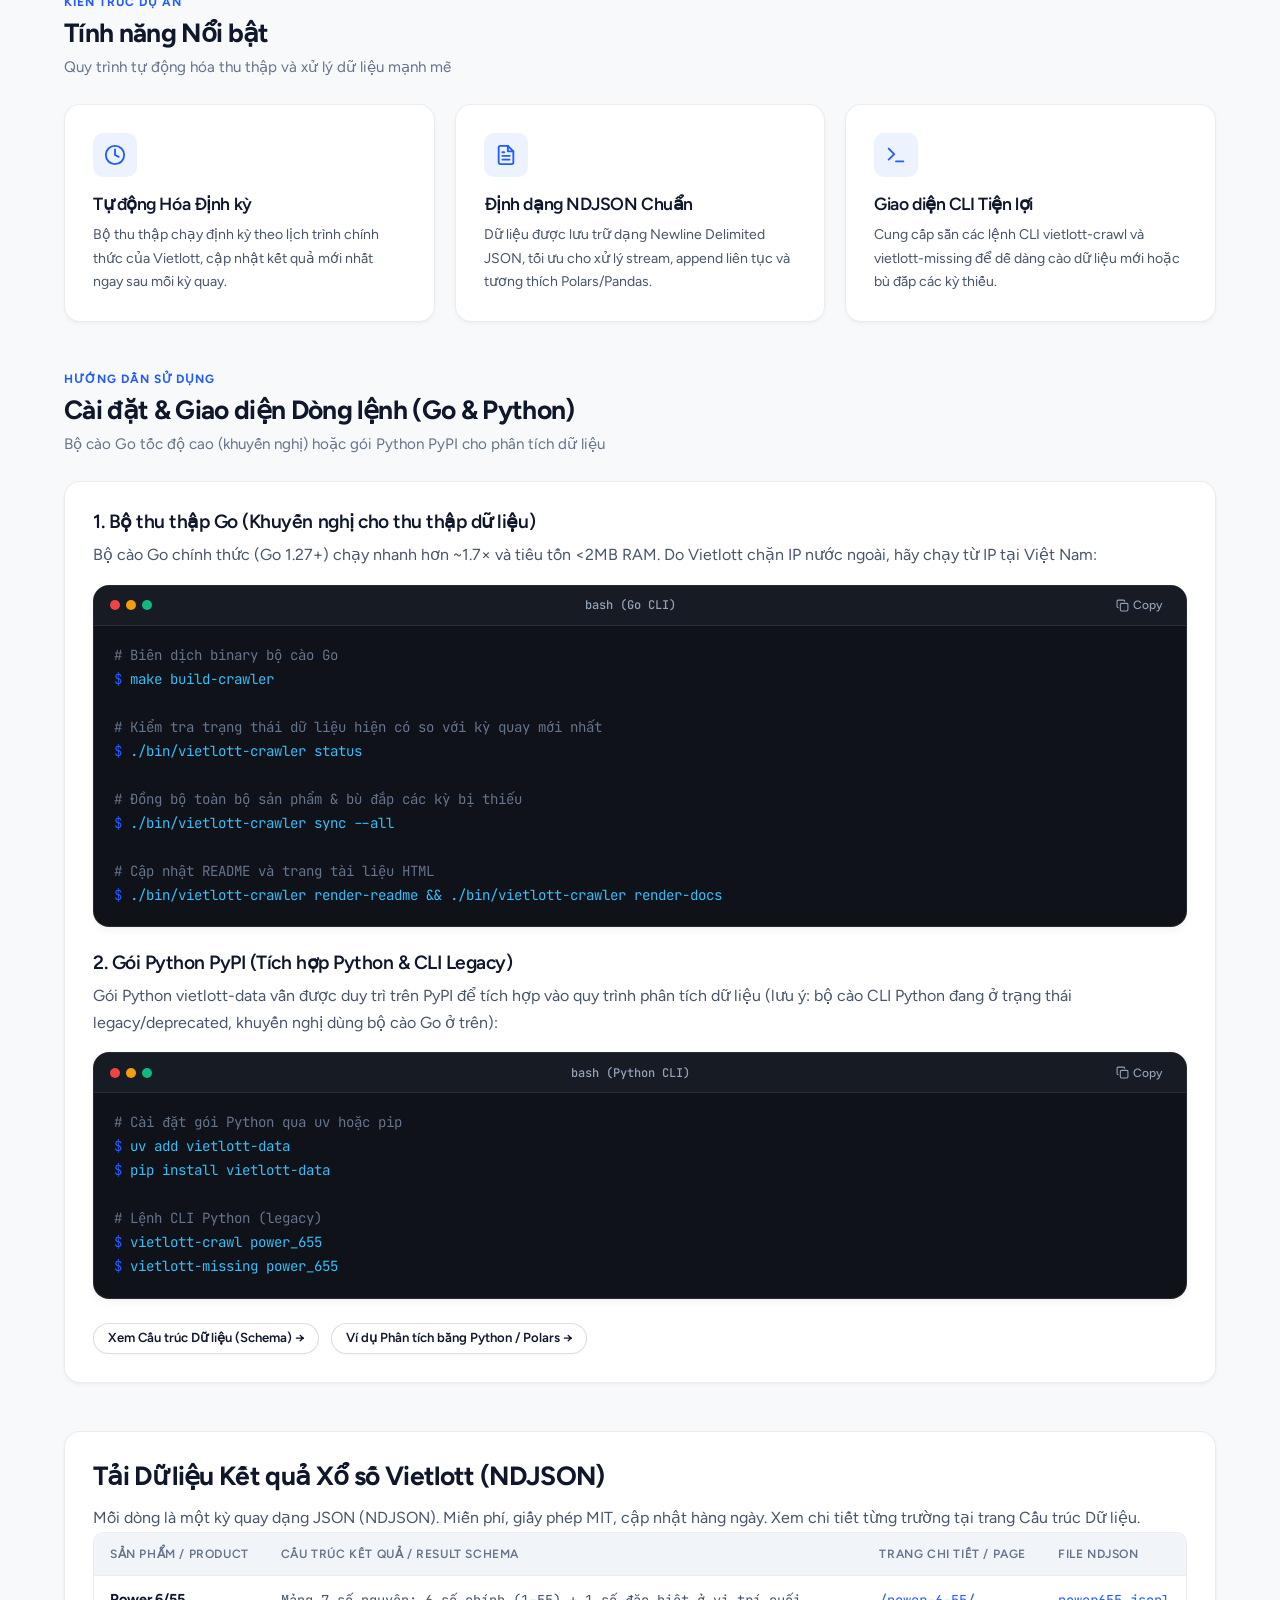
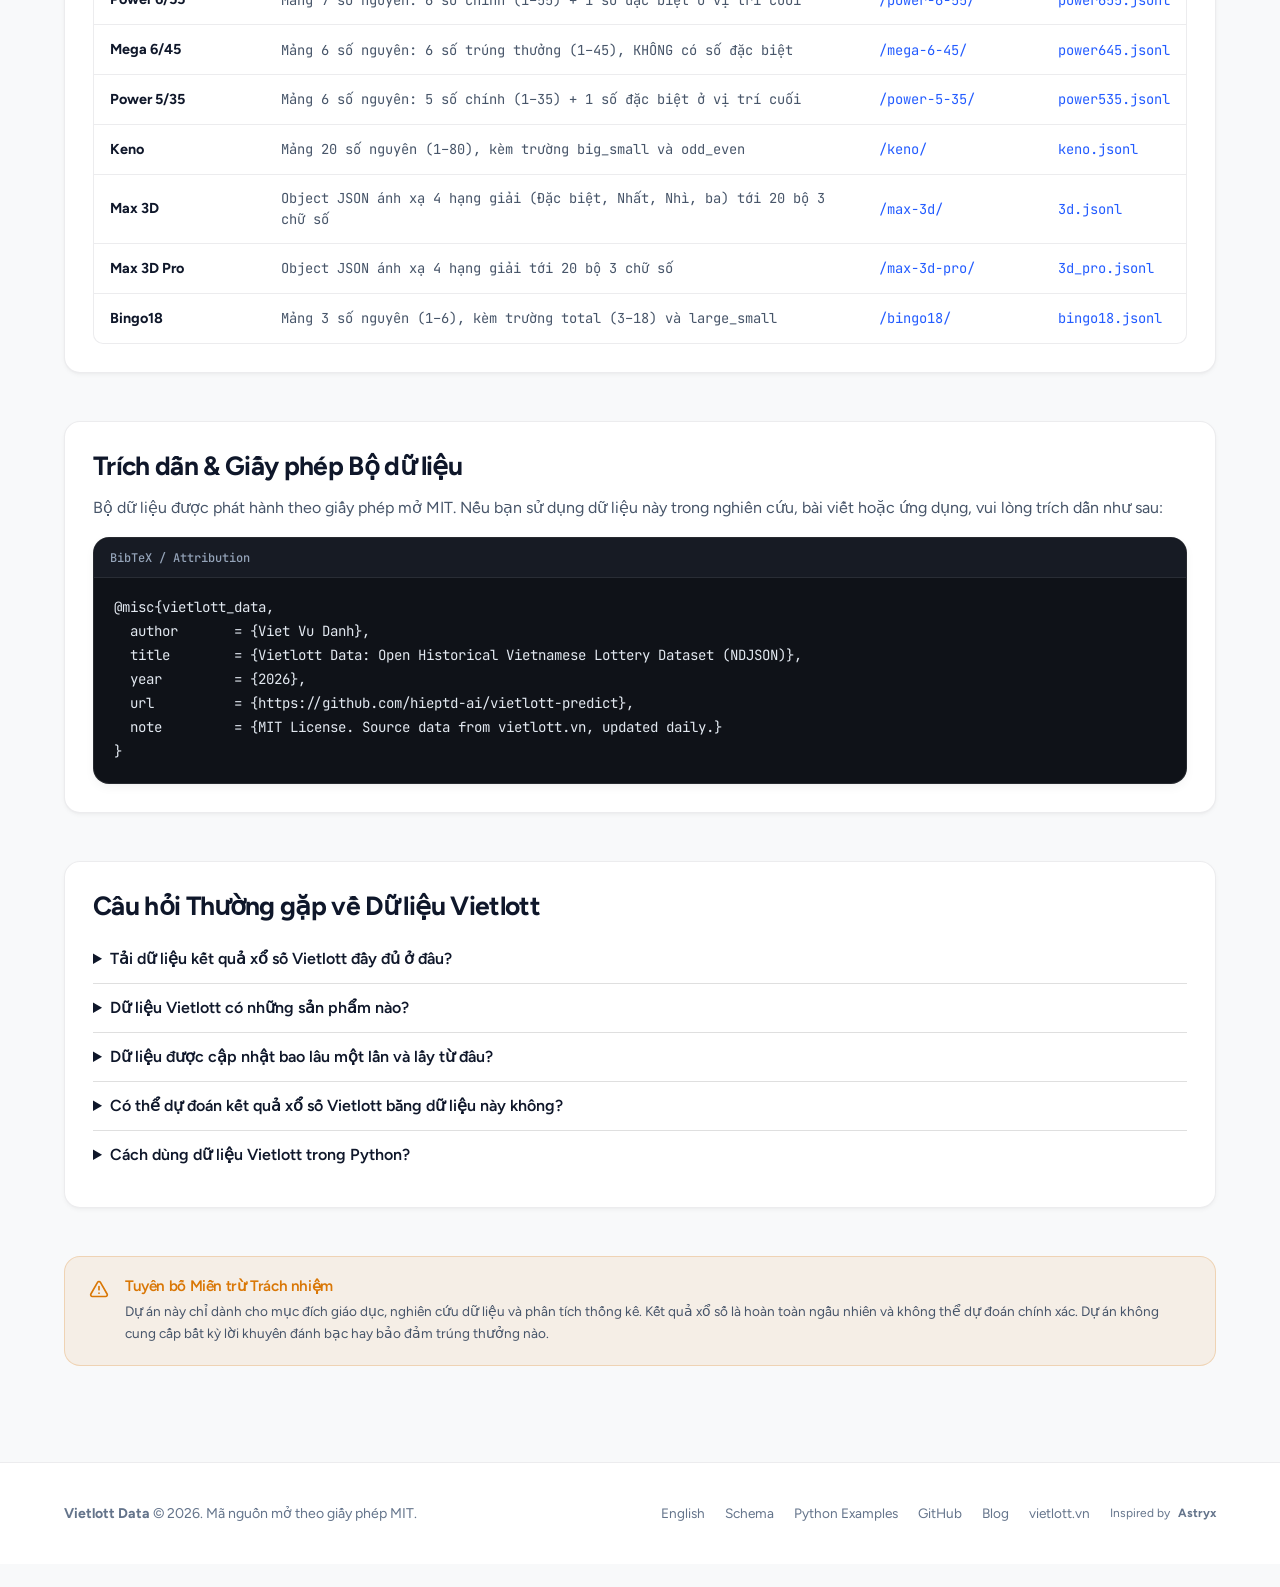
==== commit 7880eb80: "sync data from vietvudanh/vietlott-data, validate & record next-draw predictions @ 2026-11-27 12:13:" ====
--- a/docs/index.html
+++ b/docs/index.html
@@ -445,31 +445,31 @@
                                 </tr>
                                 <tr>
                                     <td><strong>Power 645</strong></td>
-                                    <td>1,396</td>
+                                    <td>1,397</td>
                                     <td>2017-10-25</td>
-                                    <td>2026-11-25</td>
-                                    <td>1,396</td>
+                                    <td>2026-11-27</td>
+                                    <td>1,397</td>
                                 </tr>
                                 <tr>
                                     <td><strong>Power 535</strong></td>
-                                    <td>516</td>
+                                    <td>517</td>
                                     <td>2025-06-29</td>
-                                    <td>2026-11-26</td>
-                                    <td>1,032</td>
+                                    <td>2026-11-27</td>
+                                    <td>1,033</td>
                                 </tr>
                                 <tr>
                                     <td><strong>Keno</strong></td>
                                     <td>750</td>
                                     <td>2022-12-04</td>
                                     <td>2026-11-27</td>
-                                    <td>93,419</td>
+                                    <td>93,509</td>
                                 </tr>
                                 <tr>
                                     <td><strong>3D</strong></td>
-                                    <td>1,163</td>
+                                    <td>1,164</td>
                                     <td>2019-04-22</td>
-                                    <td>2026-11-25</td>
-                                    <td>1,163</td>
+                                    <td>2026-11-27</td>
+                                    <td>1,164</td>
                                 </tr>
                                 <tr>
                                     <td><strong>3D Pro</strong></td>
@@ -483,7 +483,7 @@
                                     <td>723</td>
                                     <td>2024-12-03</td>
                                     <td>2026-11-27</td>
-                                    <td>102,297</td>
+                                    <td>102,417</td>
                                 </tr>
                             </tbody>
                         </table>
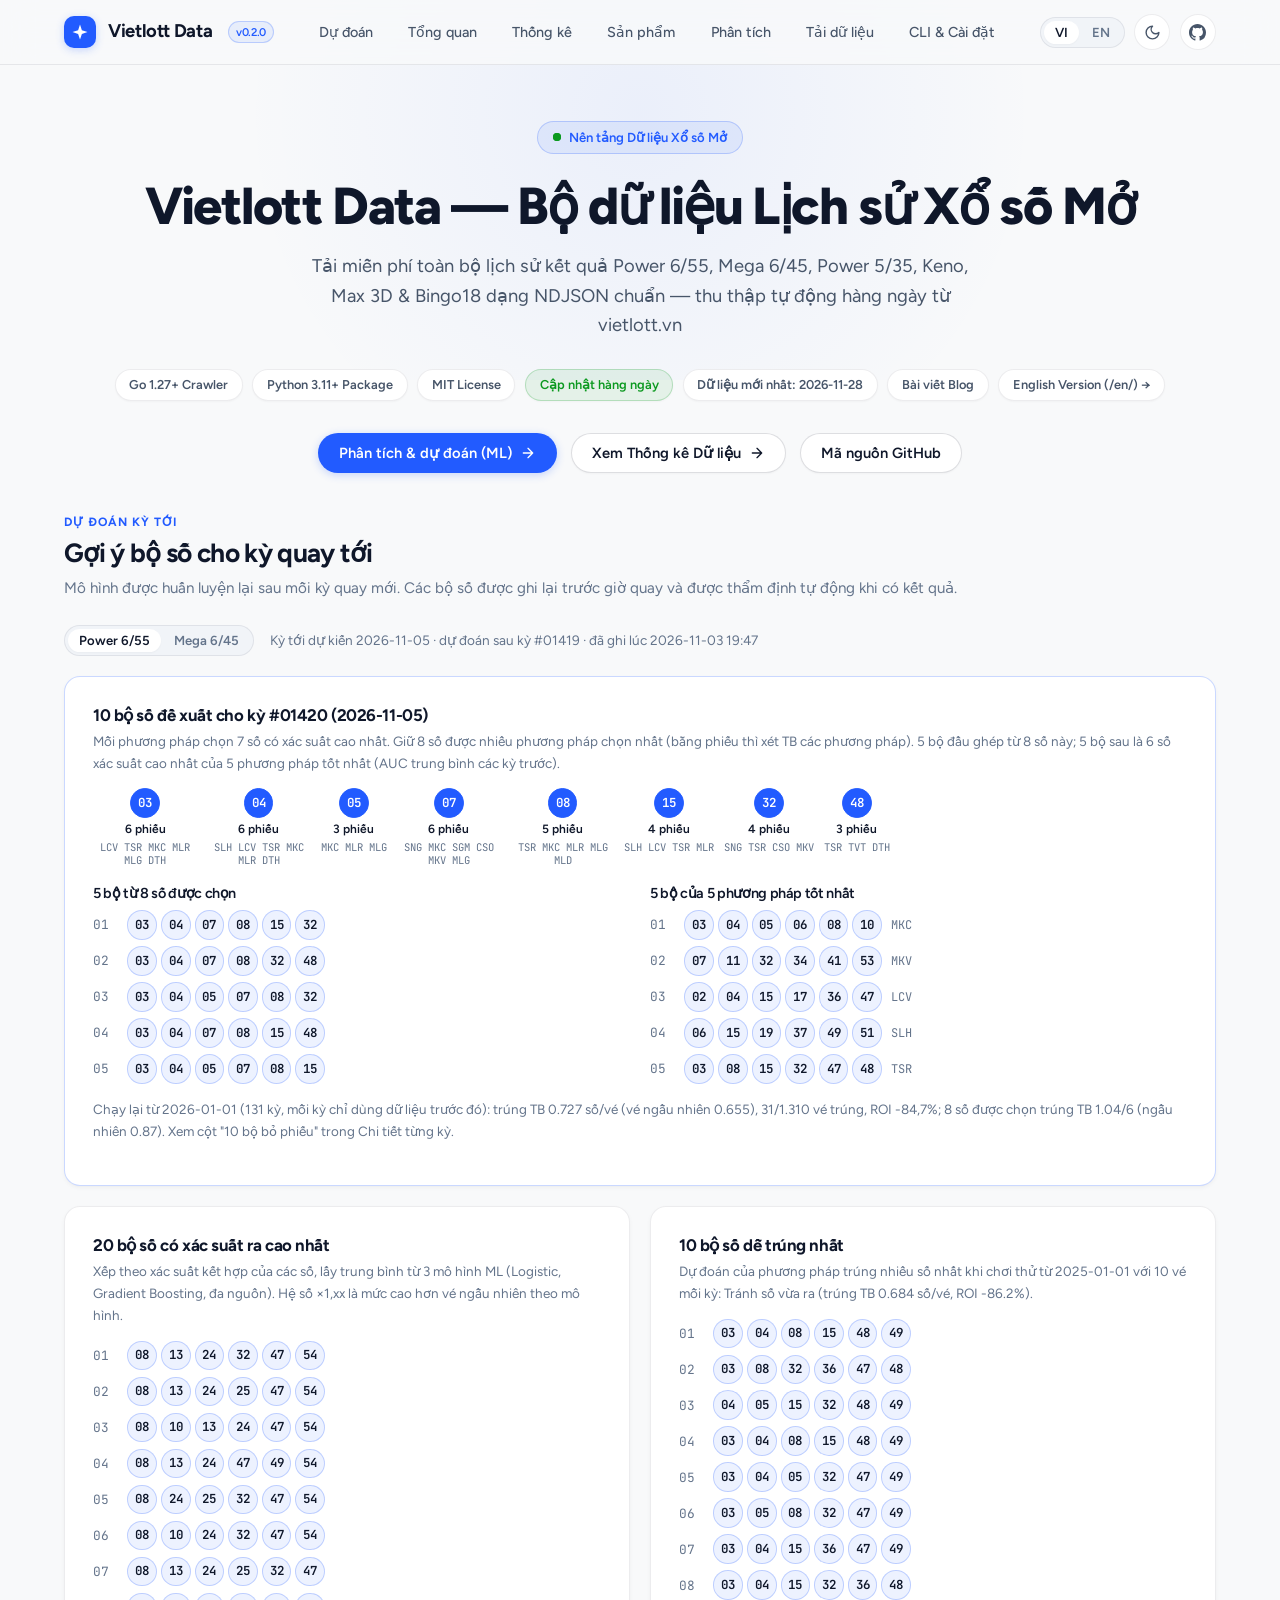
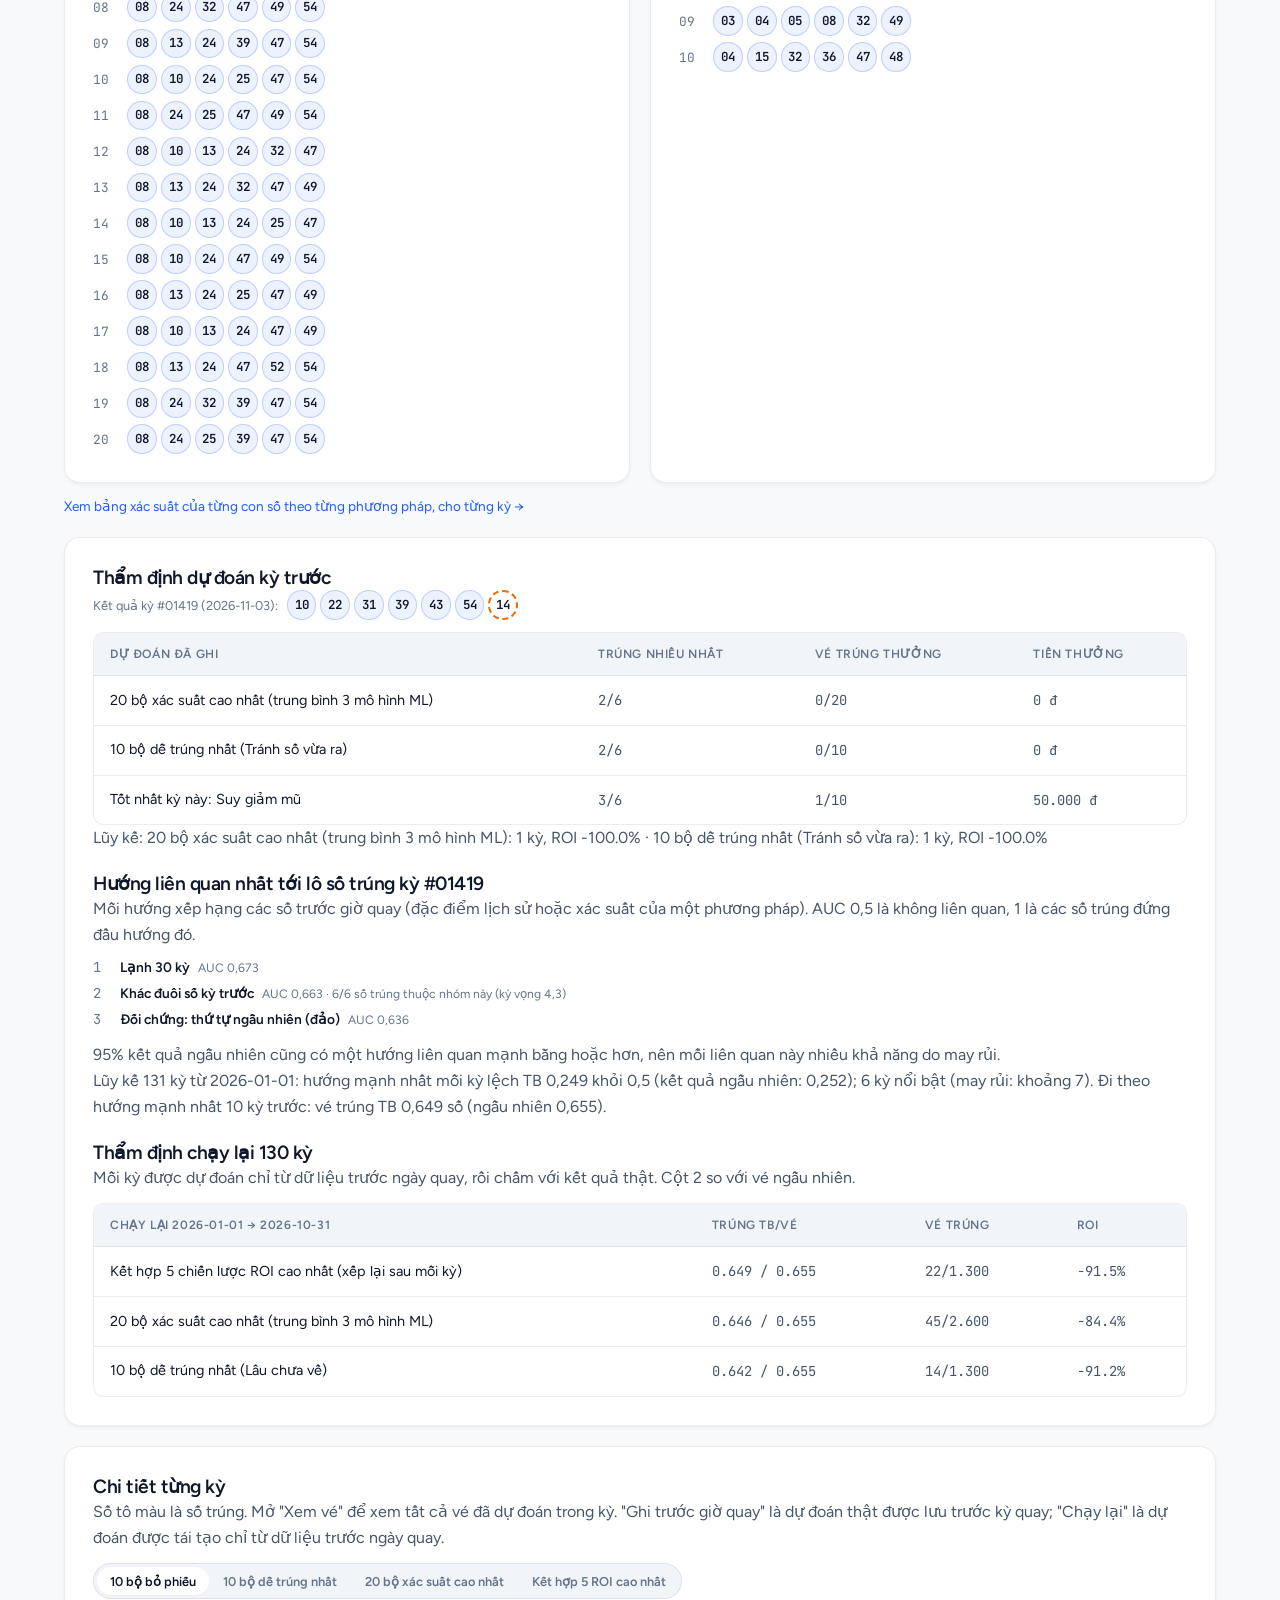
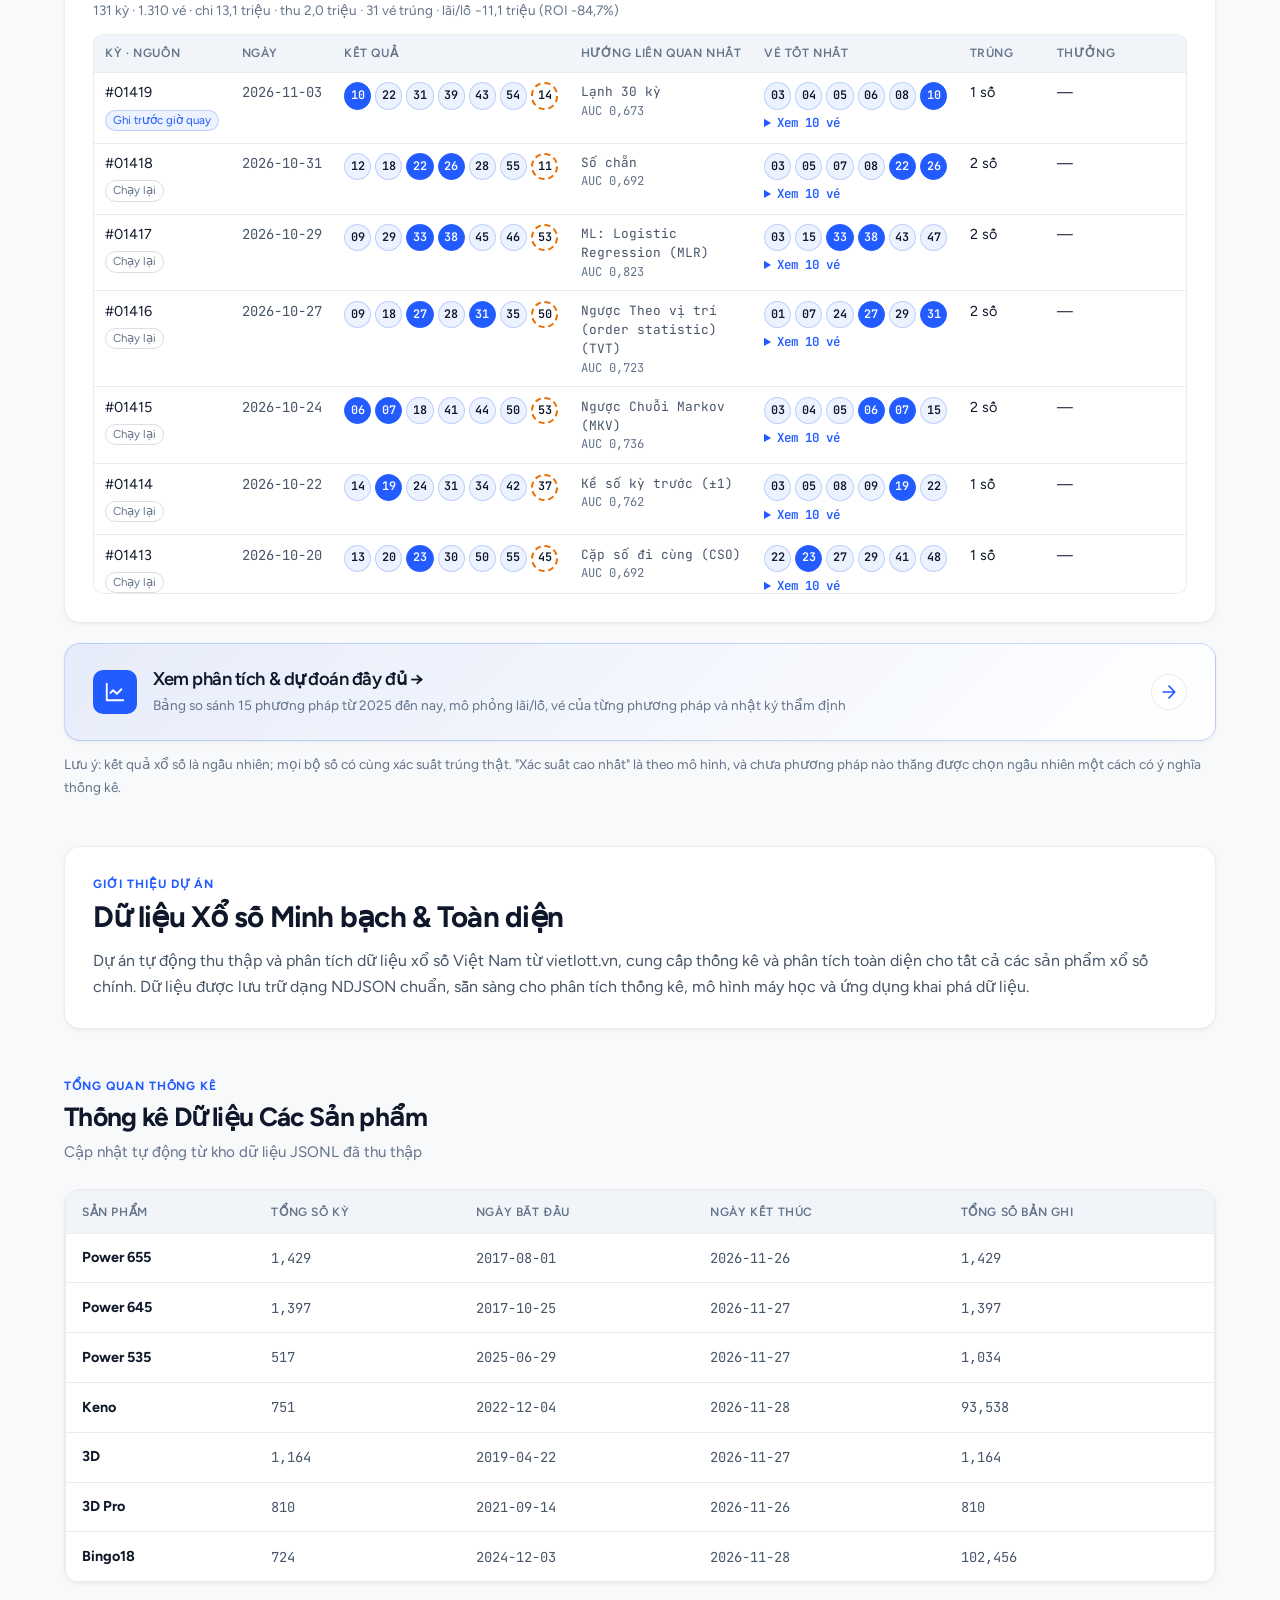
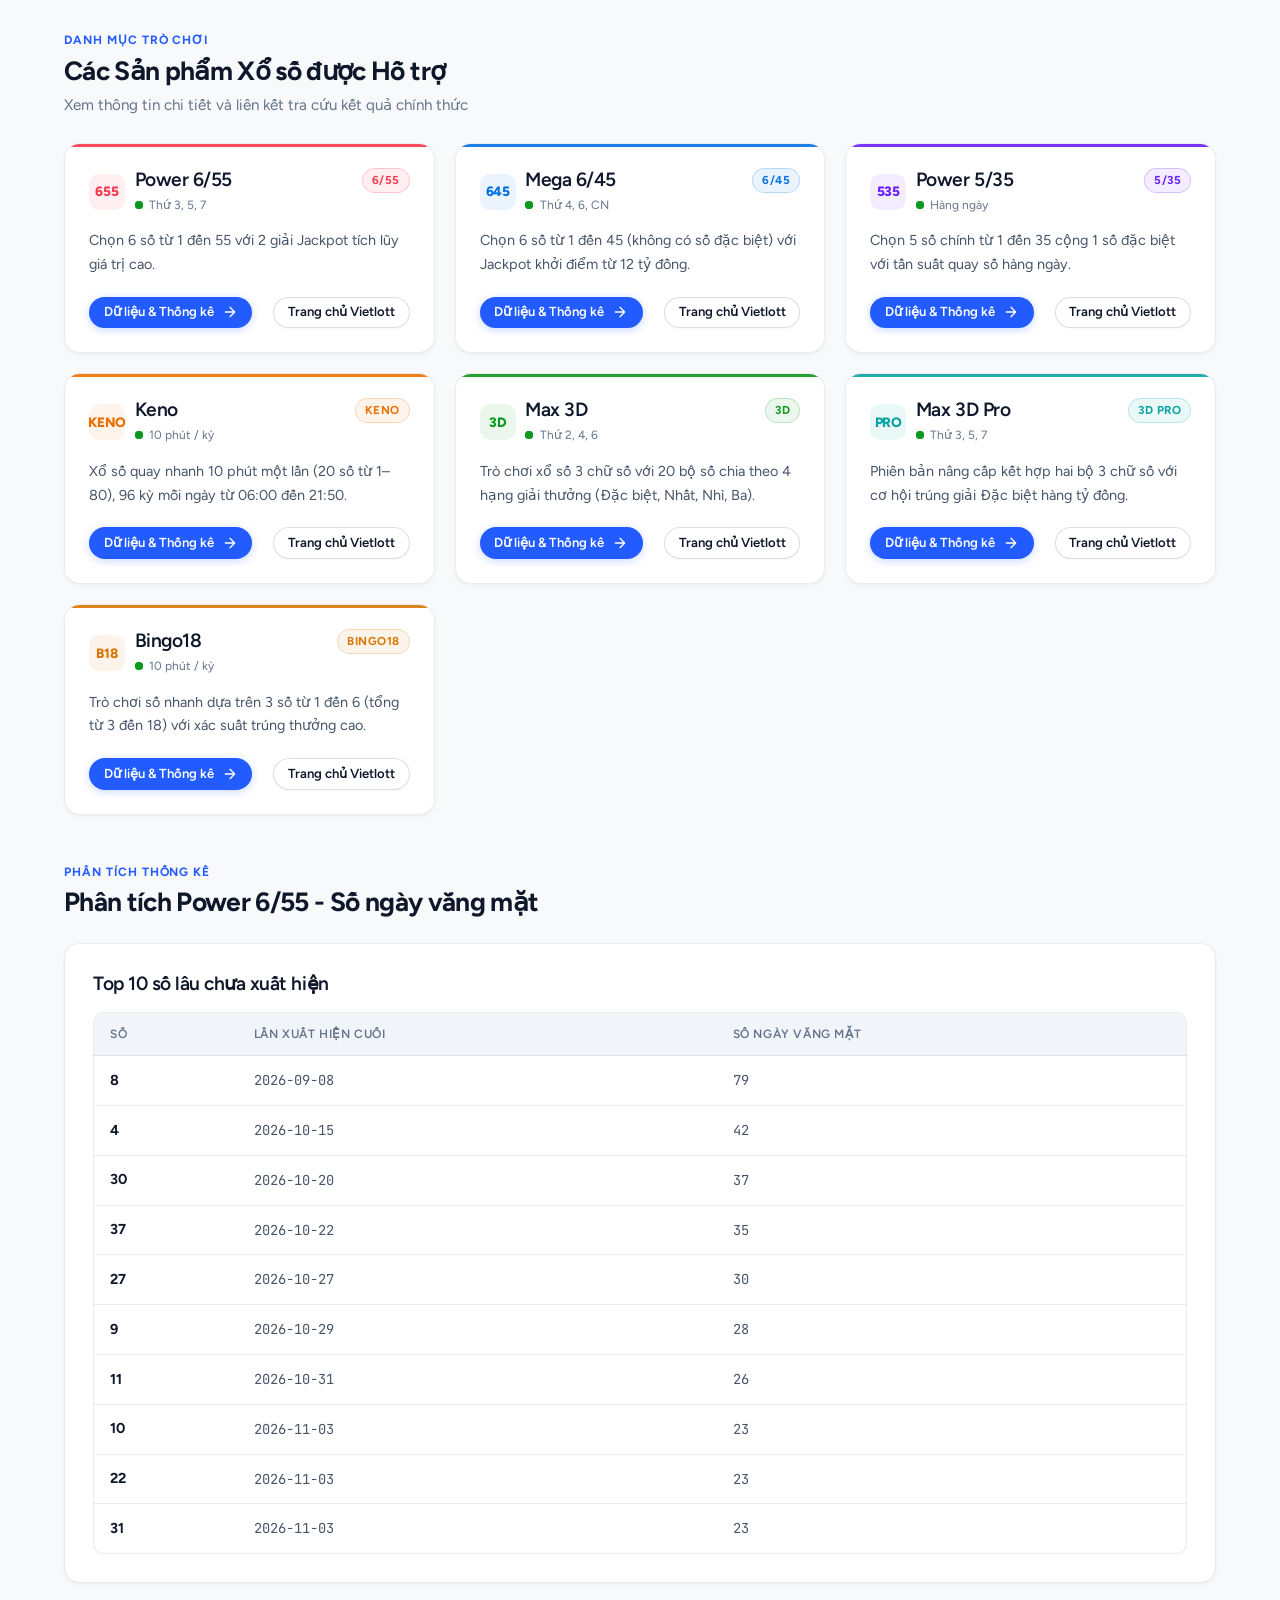
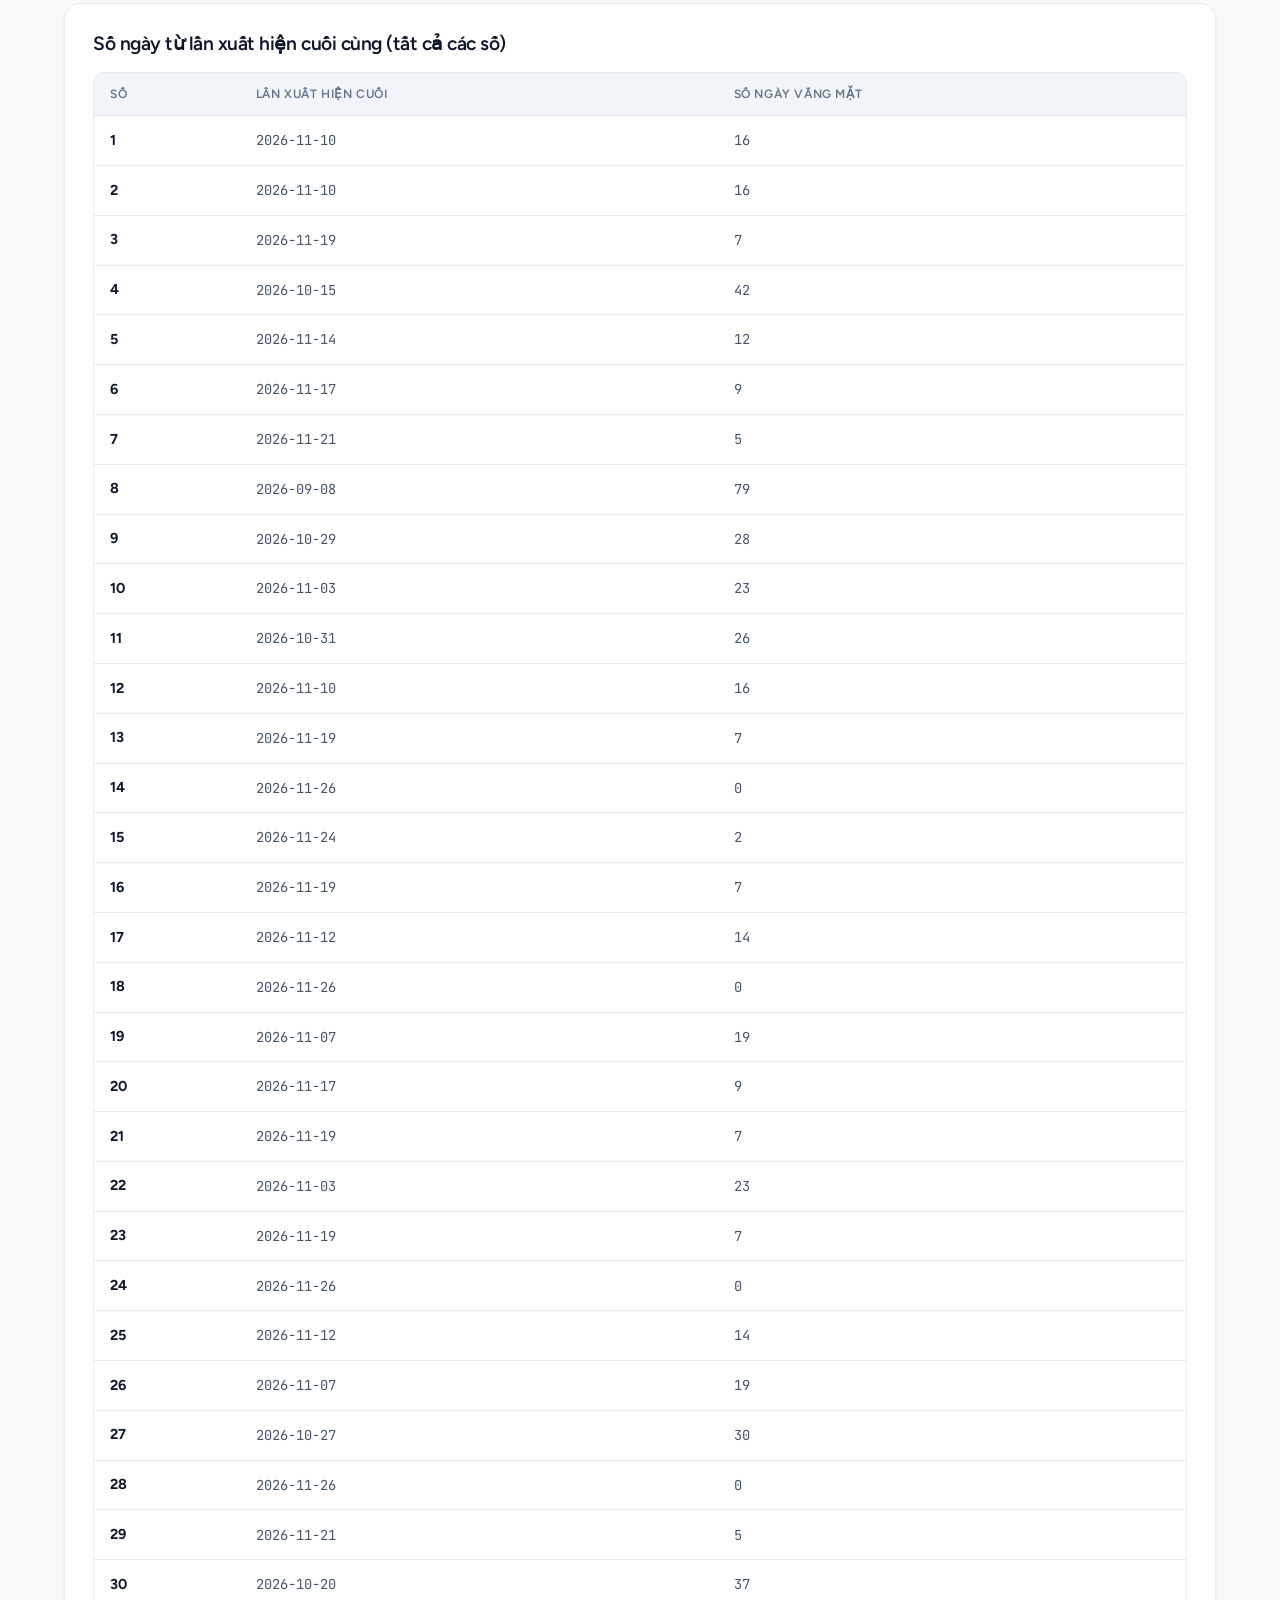
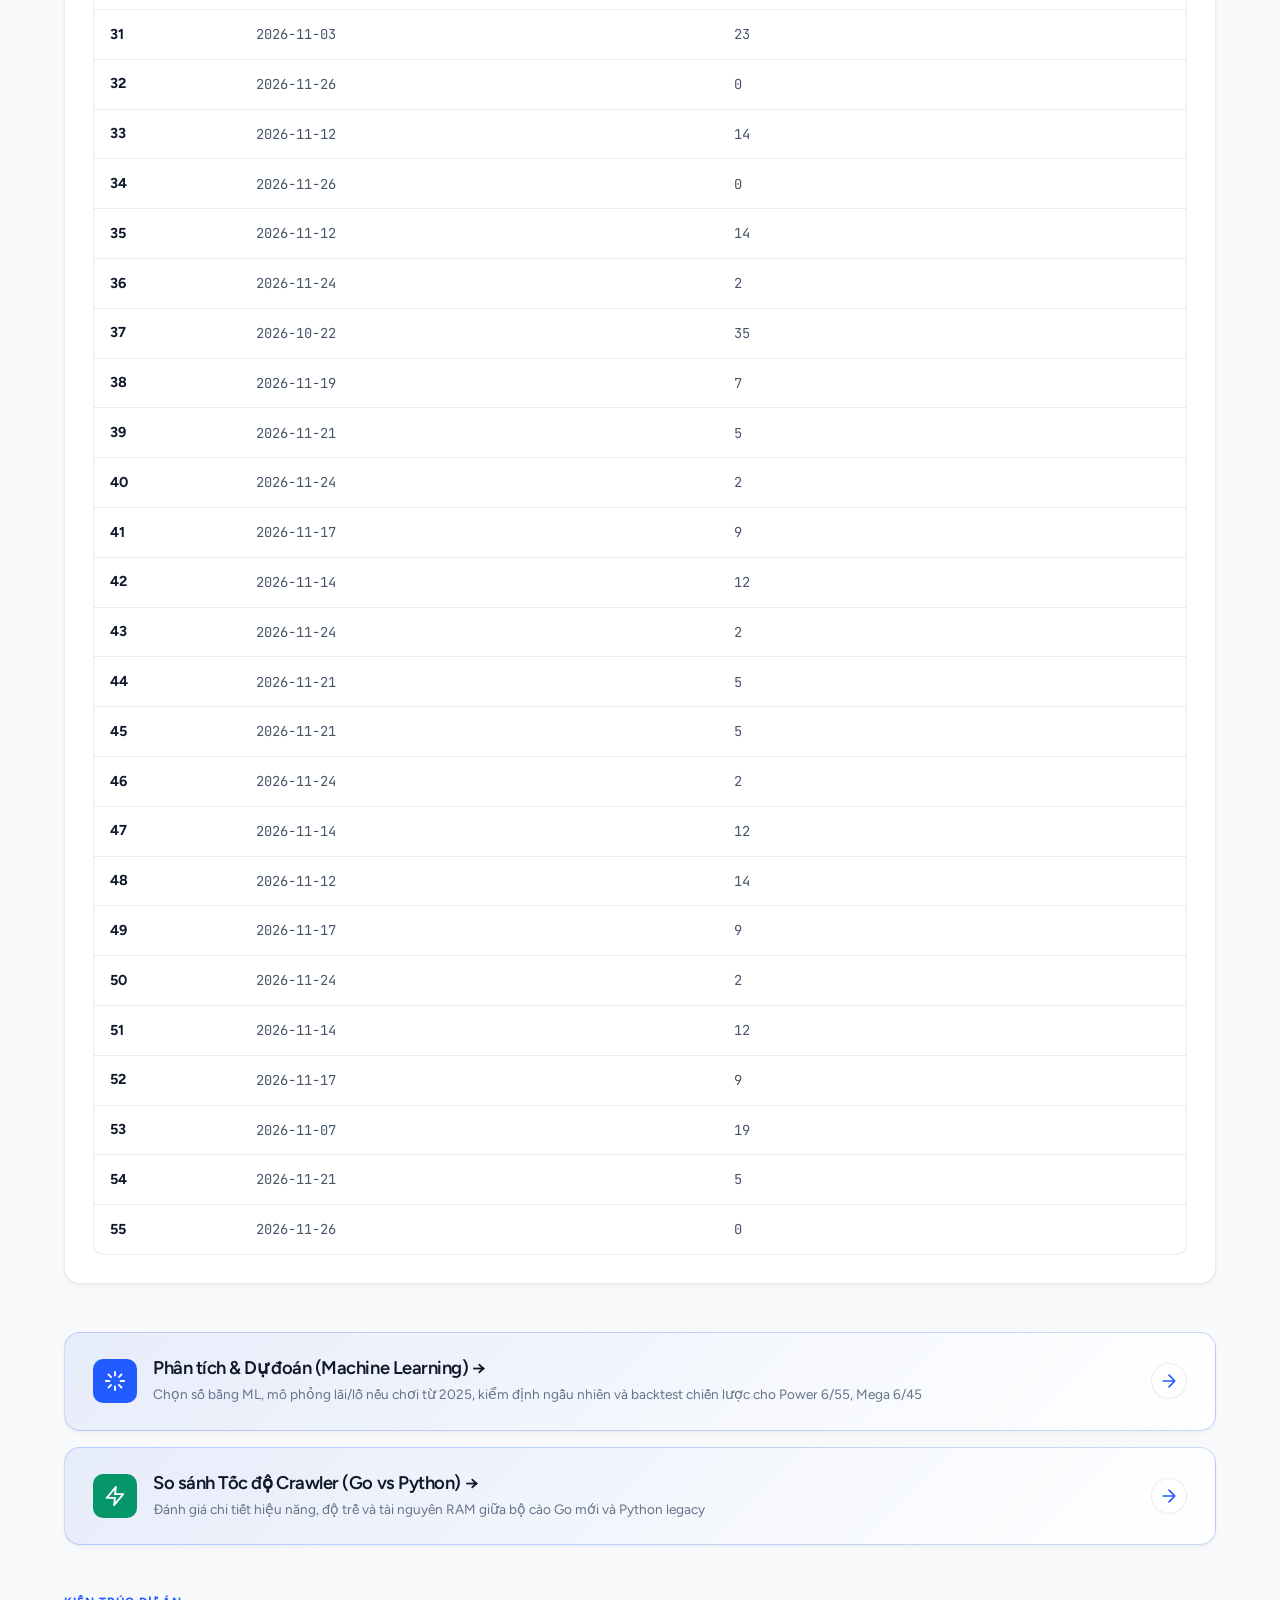
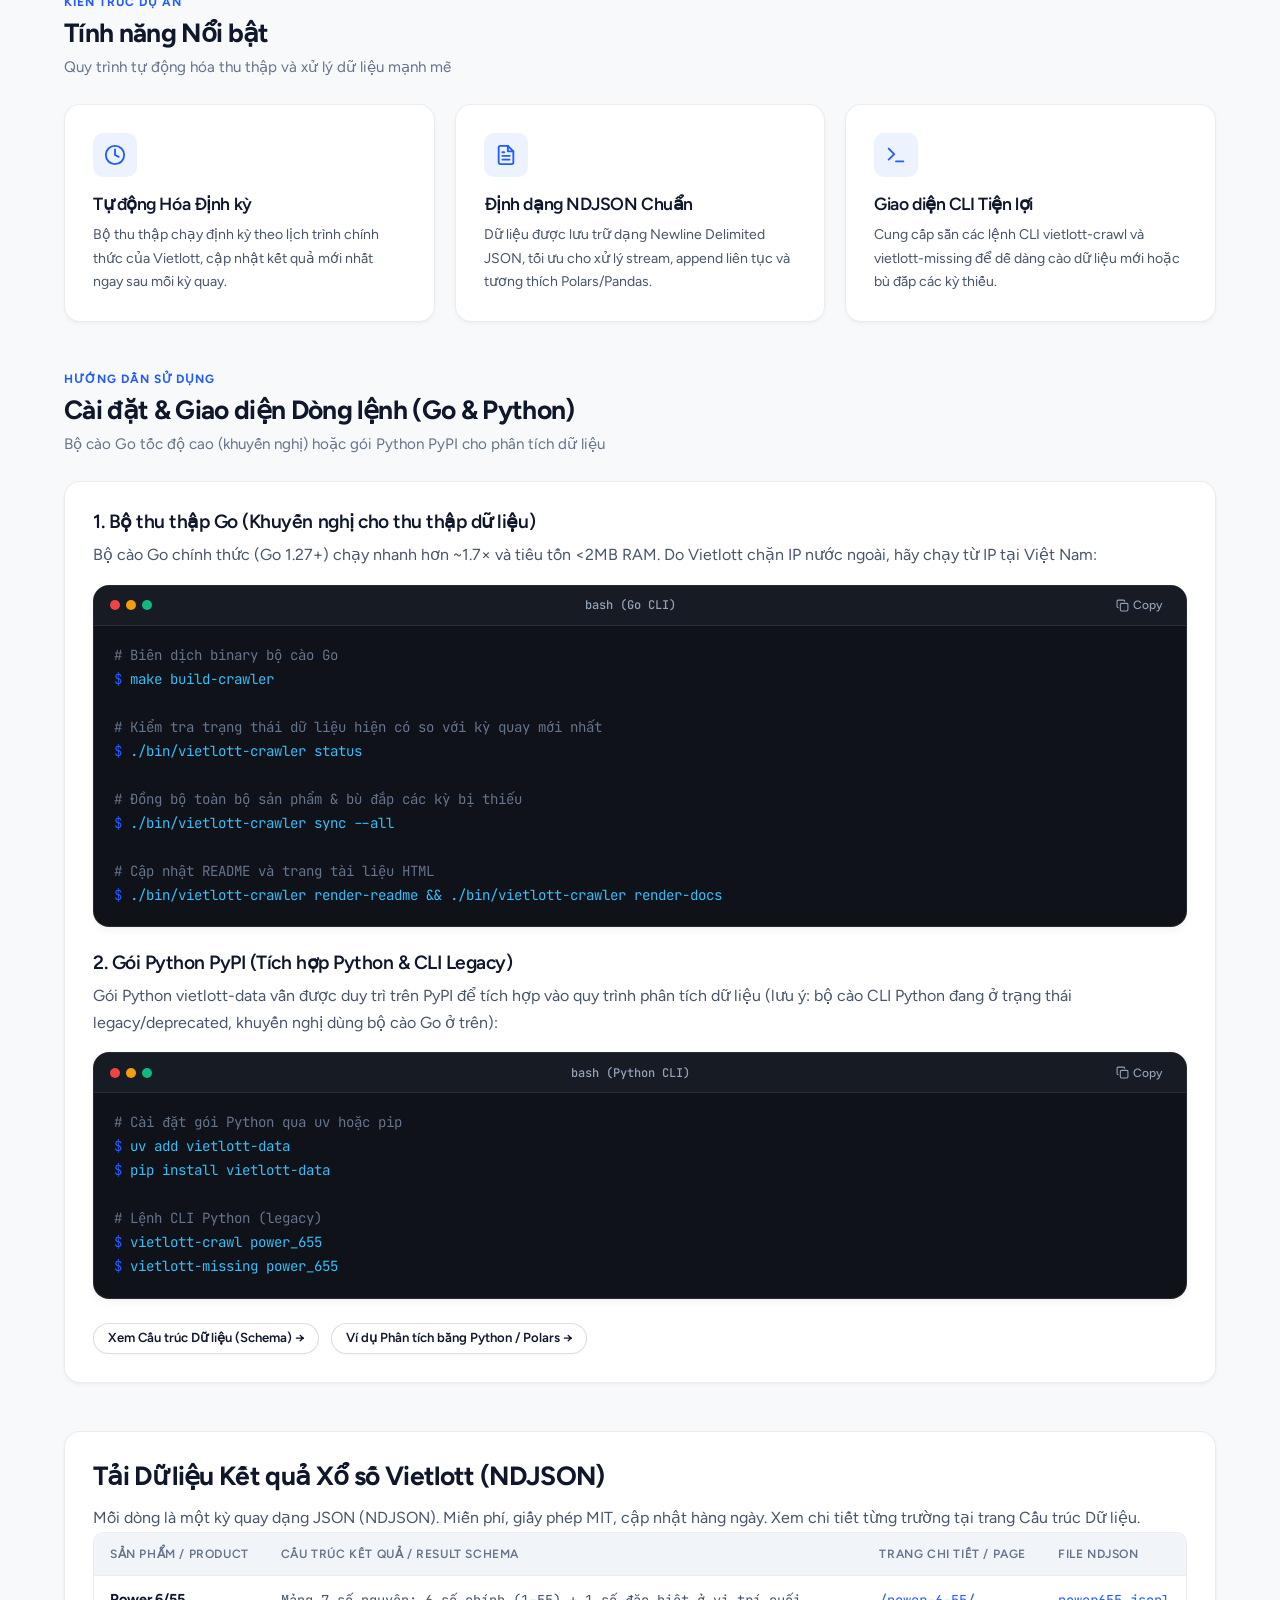
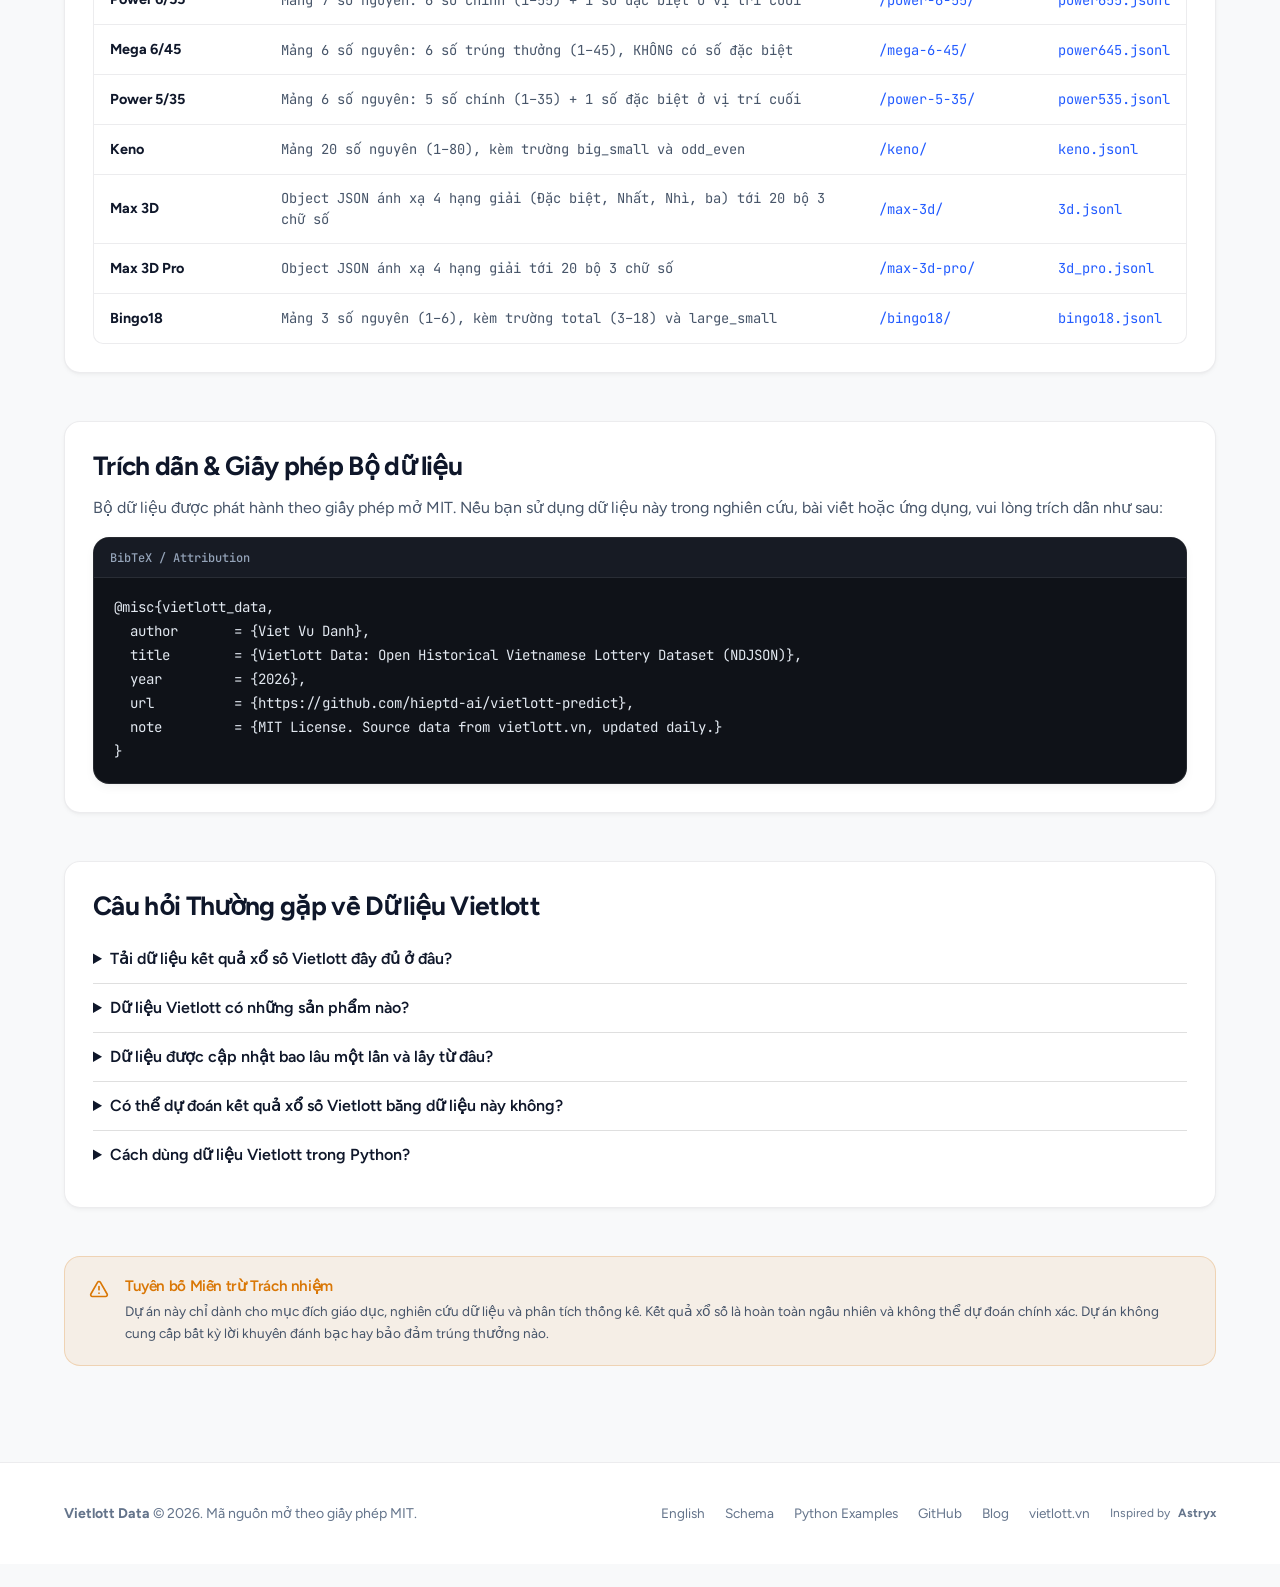
==== commit 61084a38: "sync data from vietvudanh/vietlott-data, validate & record next-draw predictions @ 2026-11-28 03:54:" ====
--- a/docs/index.html
+++ b/docs/index.html
@@ -122,9 +122,9 @@
                     "isAccessibleForFree": true,
                     "inLanguage": ["vi", "en"],
                     "datePublished": "2021-04-01",
-                    "dateModified": "2026-11-27",
+                    "dateModified": "2026-11-28",
                     "spatialCoverage": { "@type": "Country", "name": "Vietnam" },
-                    "temporalCoverage": "2017-08-01/2026-11-27",
+                    "temporalCoverage": "2017-08-01/2026-11-28",
                     "creator": { "@type": "Person", "name": "vietvudanh", "url": "https://github.com/vietvudanh" },
                     "publisher": { "@type": "Person", "name": "hieptd-ai", "url": "https://github.com/hieptd-ai" },
                     "isBasedOn": "https://vietlott.vn/",
@@ -316,7 +316,7 @@
                     </span>
                     <!-- BEGIN_DATA_FRESHNESS -->
                     <span class="badge" id="data-freshness-badge">
-                        <span data-vi="Dữ liệu mới nhất: 2026-11-27" data-en="Data last updated: 2026-11-27">Dữ liệu mới nhất: 2026-11-27</span>
+                        <span data-vi="Dữ liệu mới nhất: 2026-11-28" data-en="Data last updated: 2026-11-28">Dữ liệu mới nhất: 2026-11-28</span>
                     </span>
                     <!-- END_DATA_FRESHNESS -->
                     <a
@@ -455,14 +455,14 @@
                                     <td>517</td>
                                     <td>2025-06-29</td>
                                     <td>2026-11-27</td>
-                                    <td>1,033</td>
+                                    <td>1,034</td>
                                 </tr>
                                 <tr>
                                     <td><strong>Keno</strong></td>
-                                    <td>750</td>
+                                    <td>751</td>
                                     <td>2022-12-04</td>
-                                    <td>2026-11-27</td>
-                                    <td>93,509</td>
+                                    <td>2026-11-28</td>
+                                    <td>93,538</td>
                                 </tr>
                                 <tr>
                                     <td><strong>3D</strong></td>
@@ -480,10 +480,10 @@
                                 </tr>
                                 <tr>
                                     <td><strong>Bingo18</strong></td>
-                                    <td>723</td>
+                                    <td>724</td>
                                     <td>2024-12-03</td>
-                                    <td>2026-11-27</td>
-                                    <td>102,417</td>
+                                    <td>2026-11-28</td>
+                                    <td>102,456</td>
                                 </tr>
                             </tbody>
                         </table>
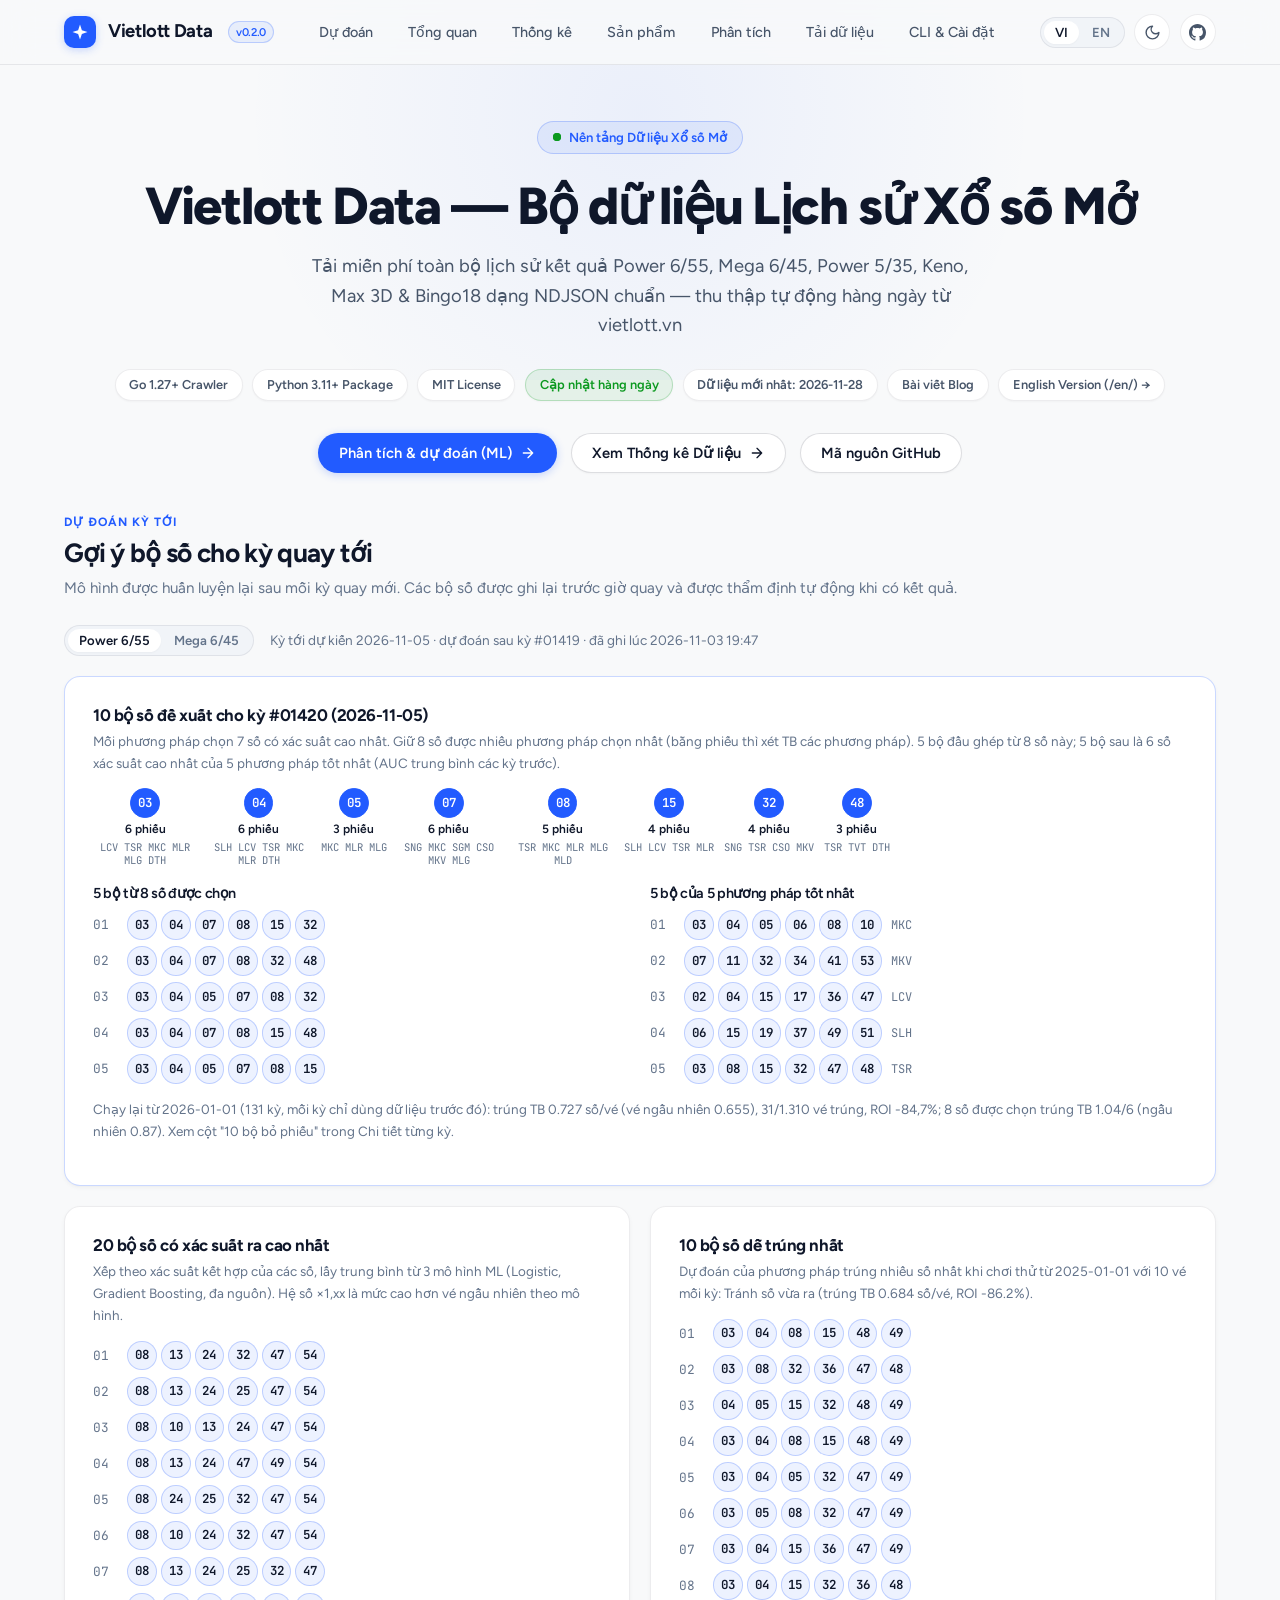
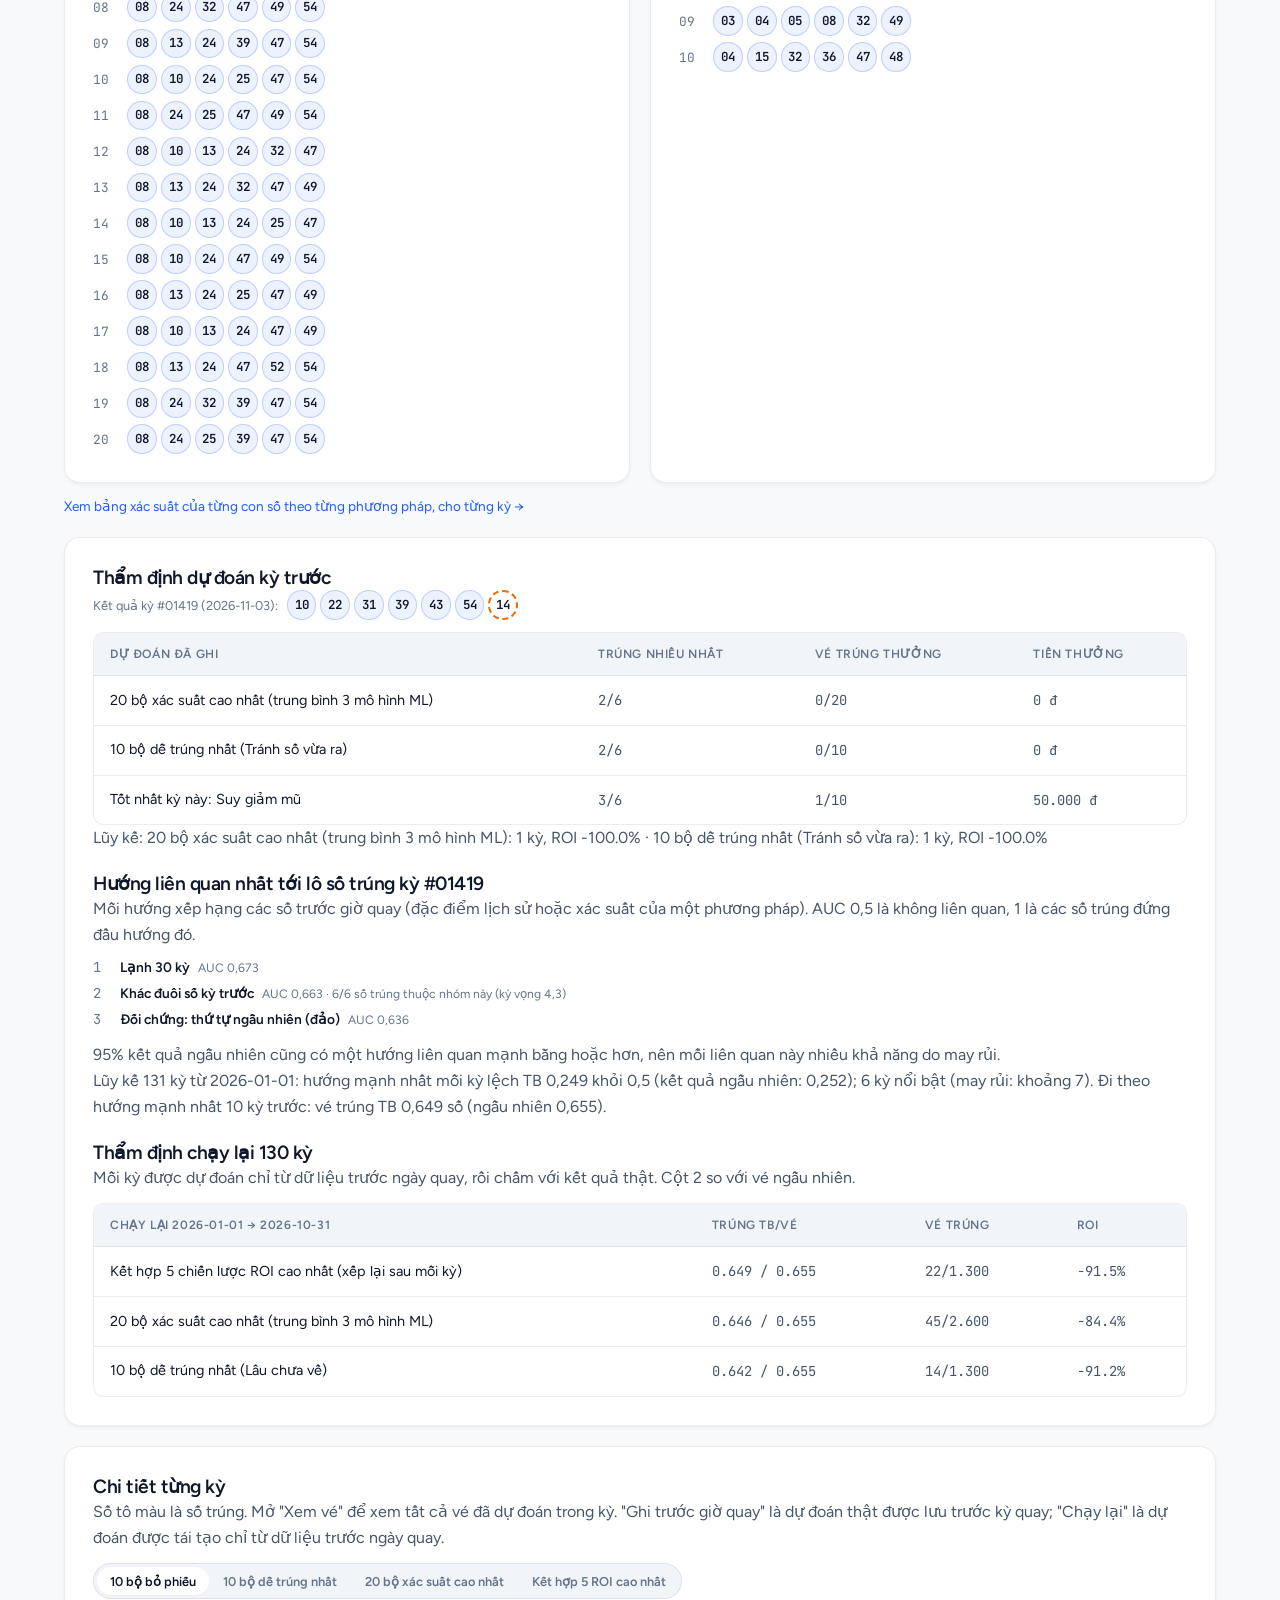
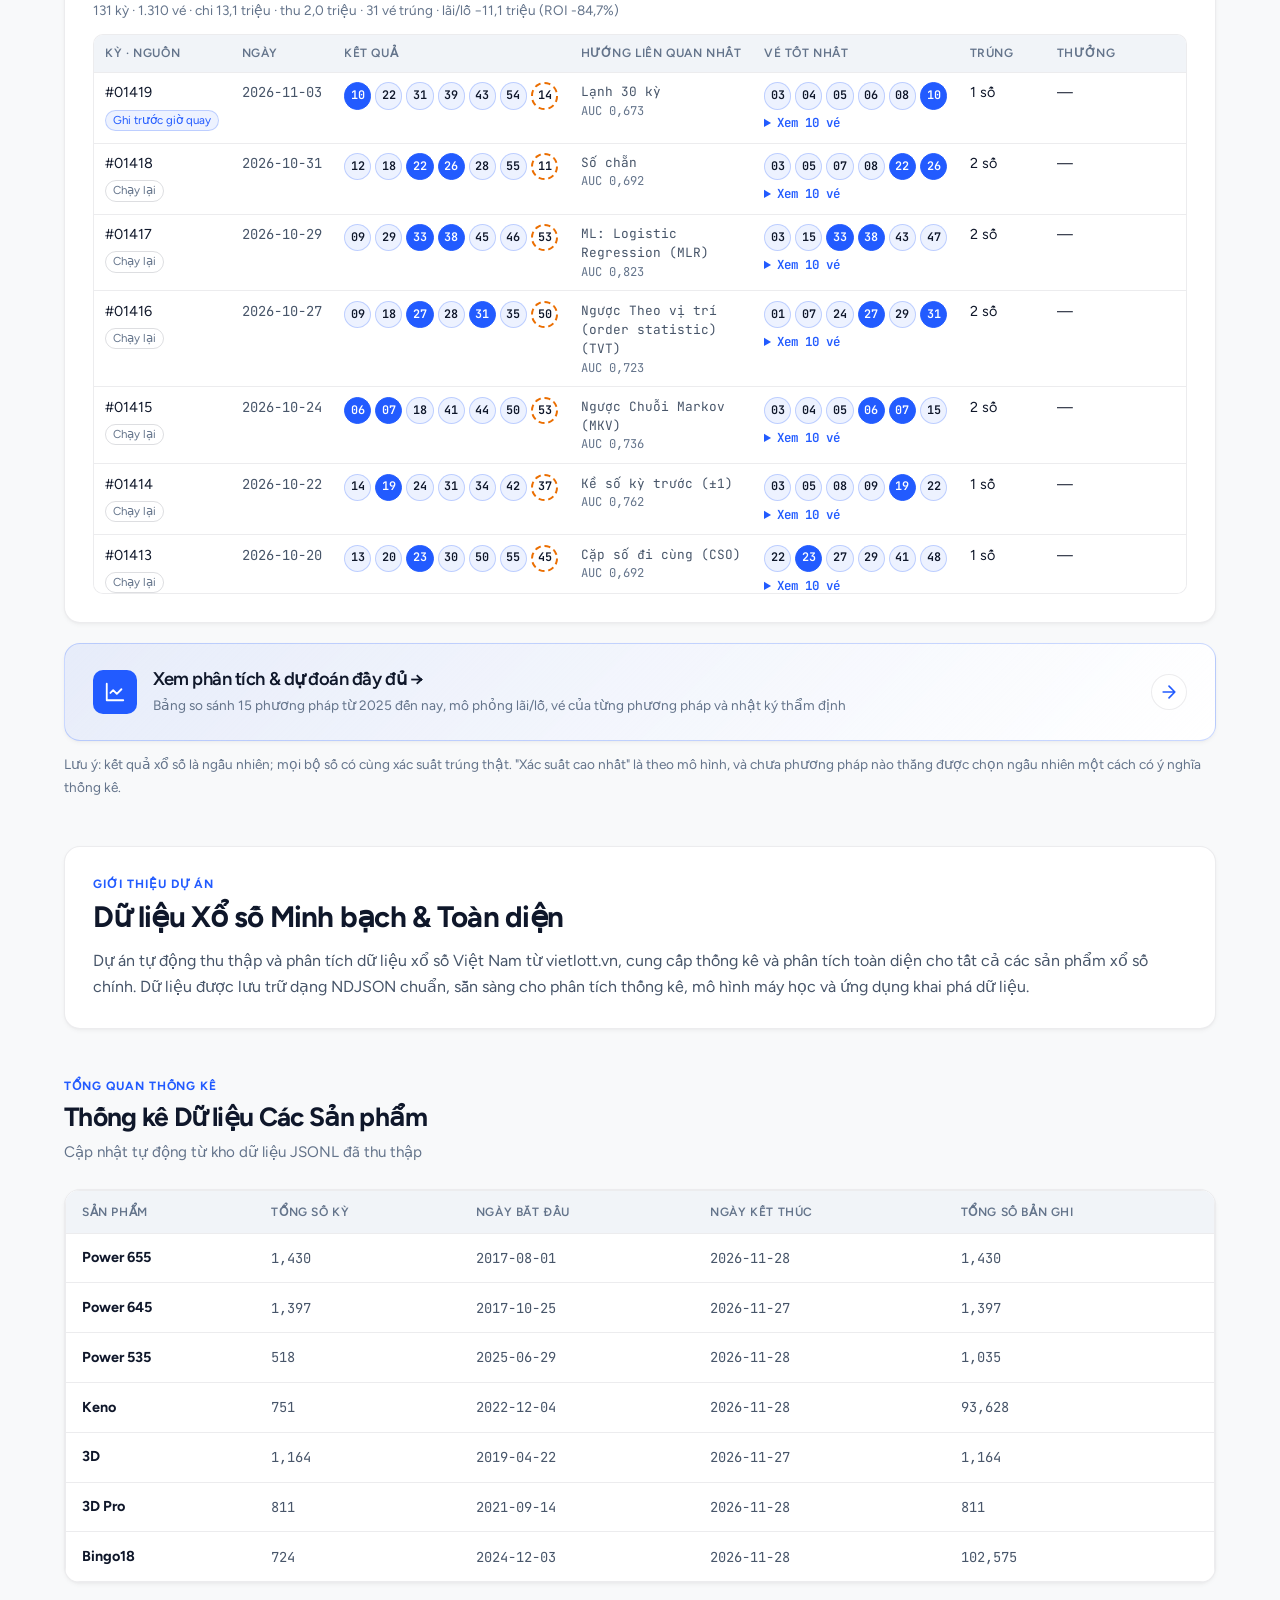
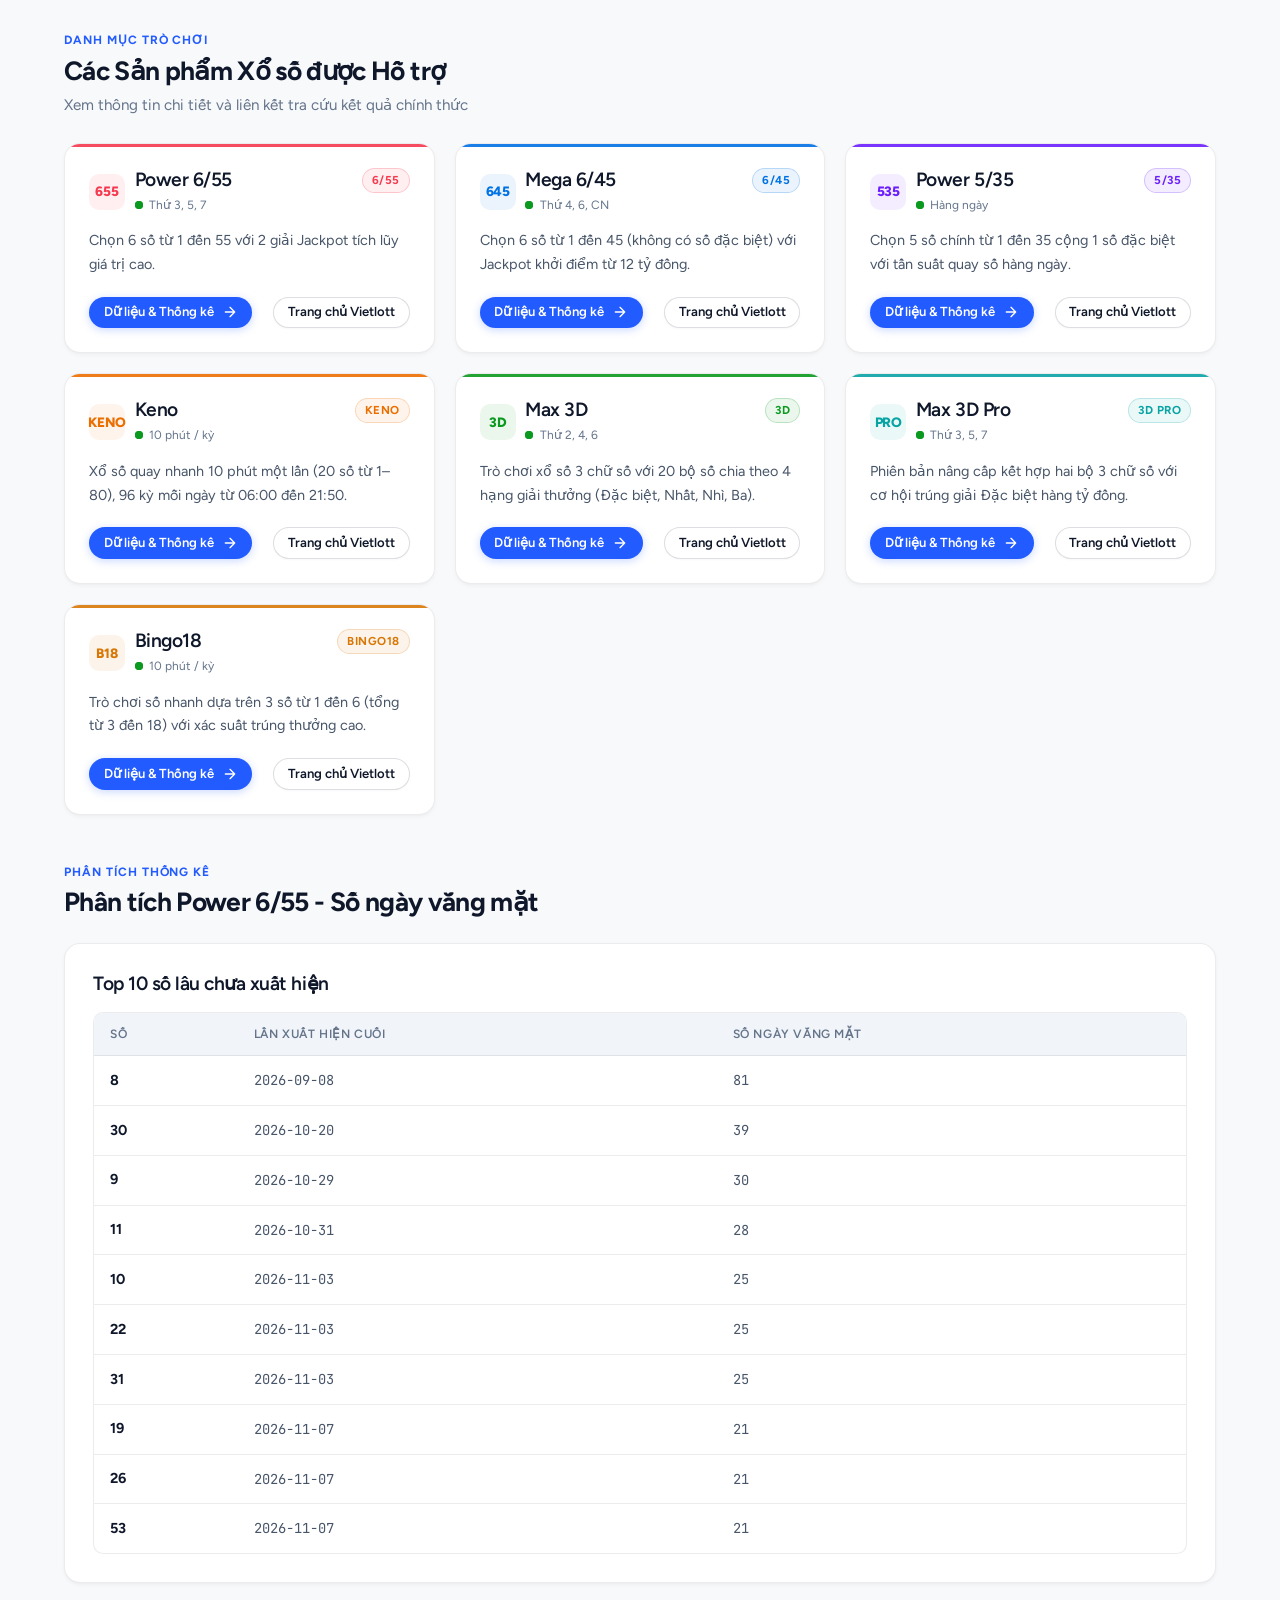
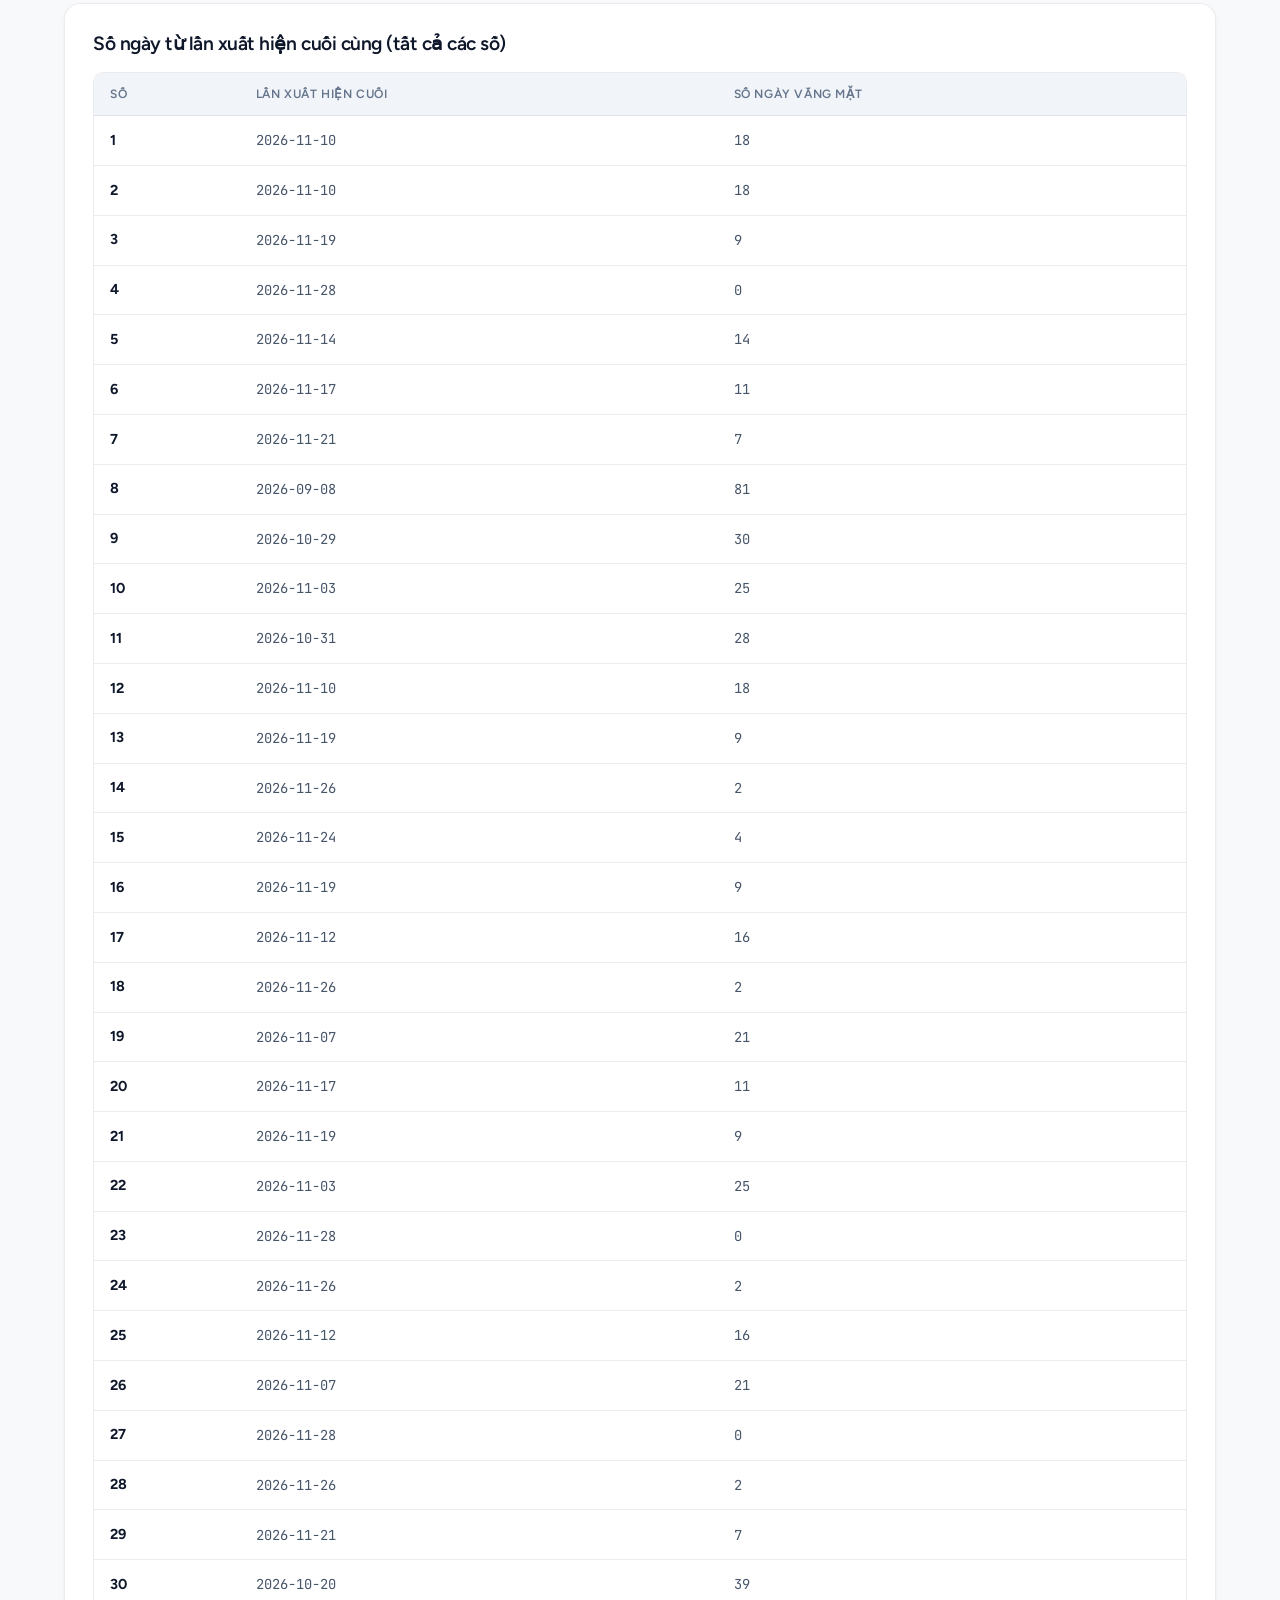
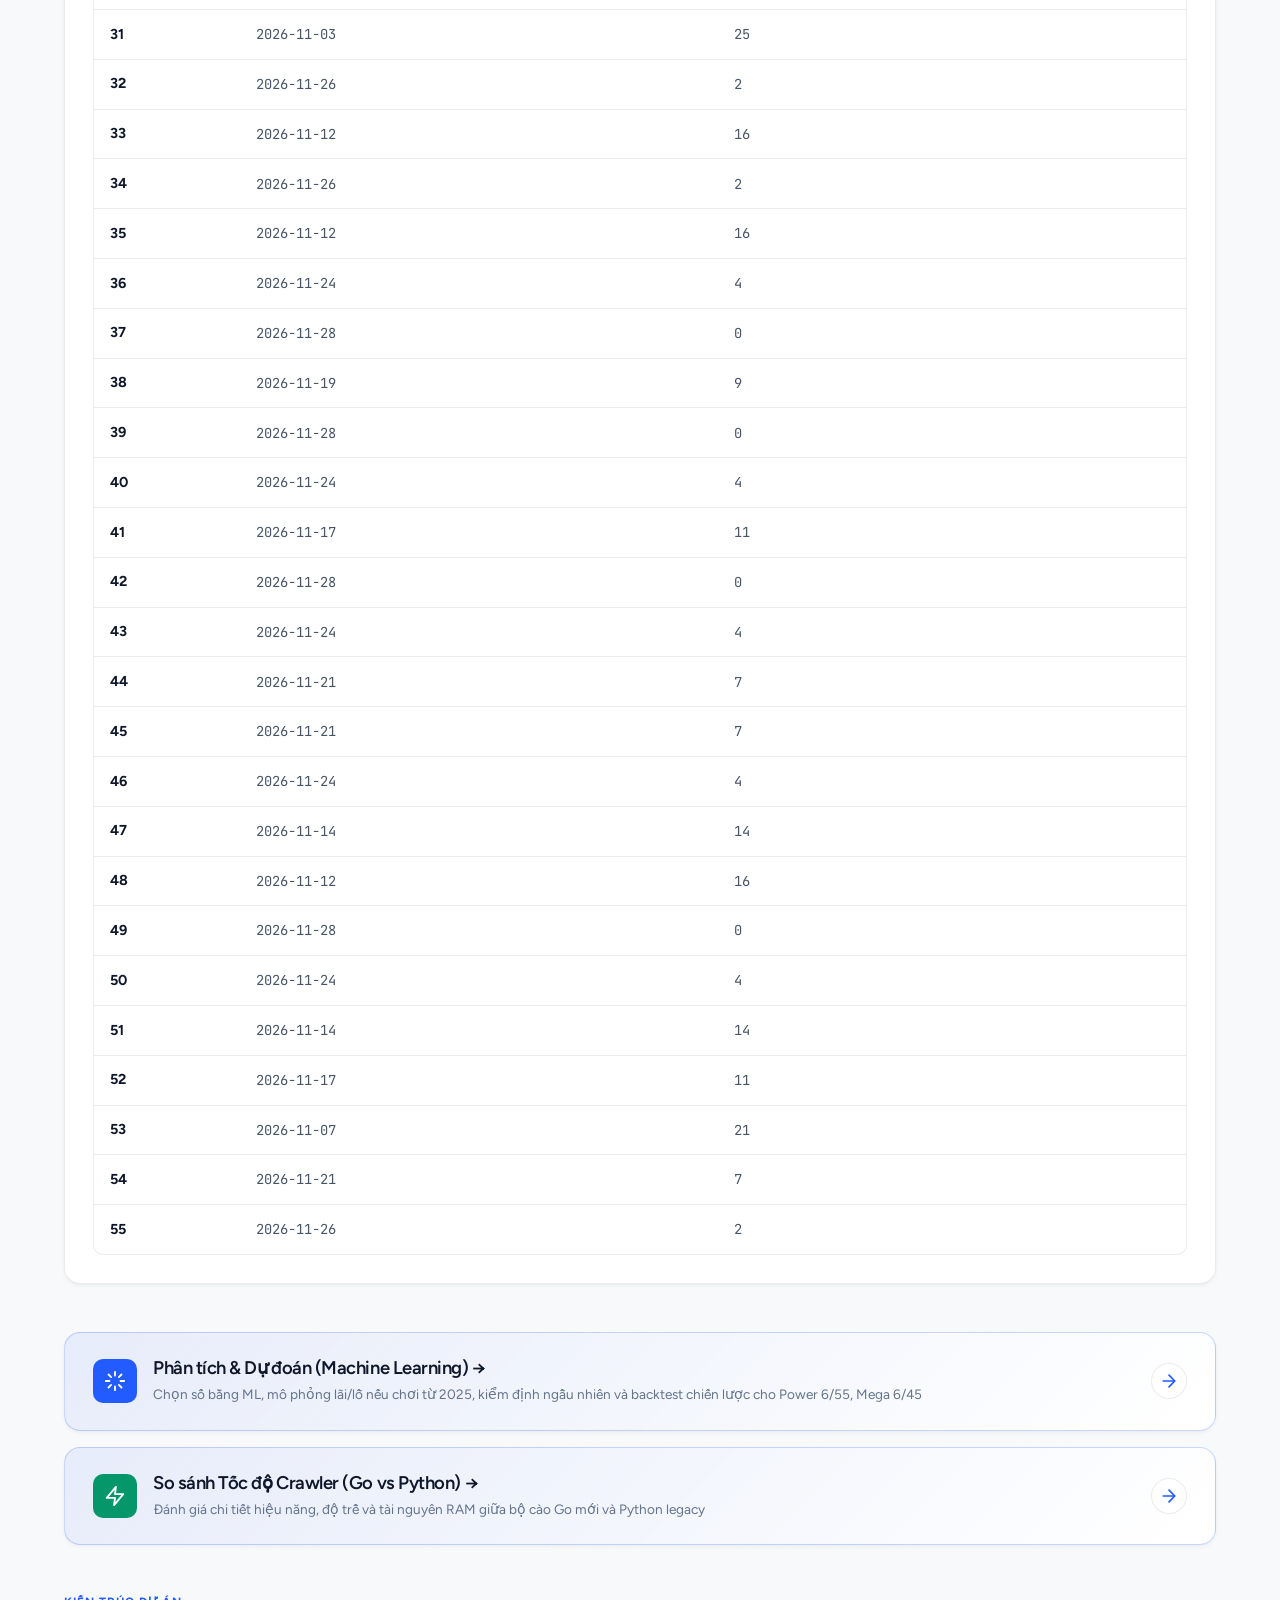
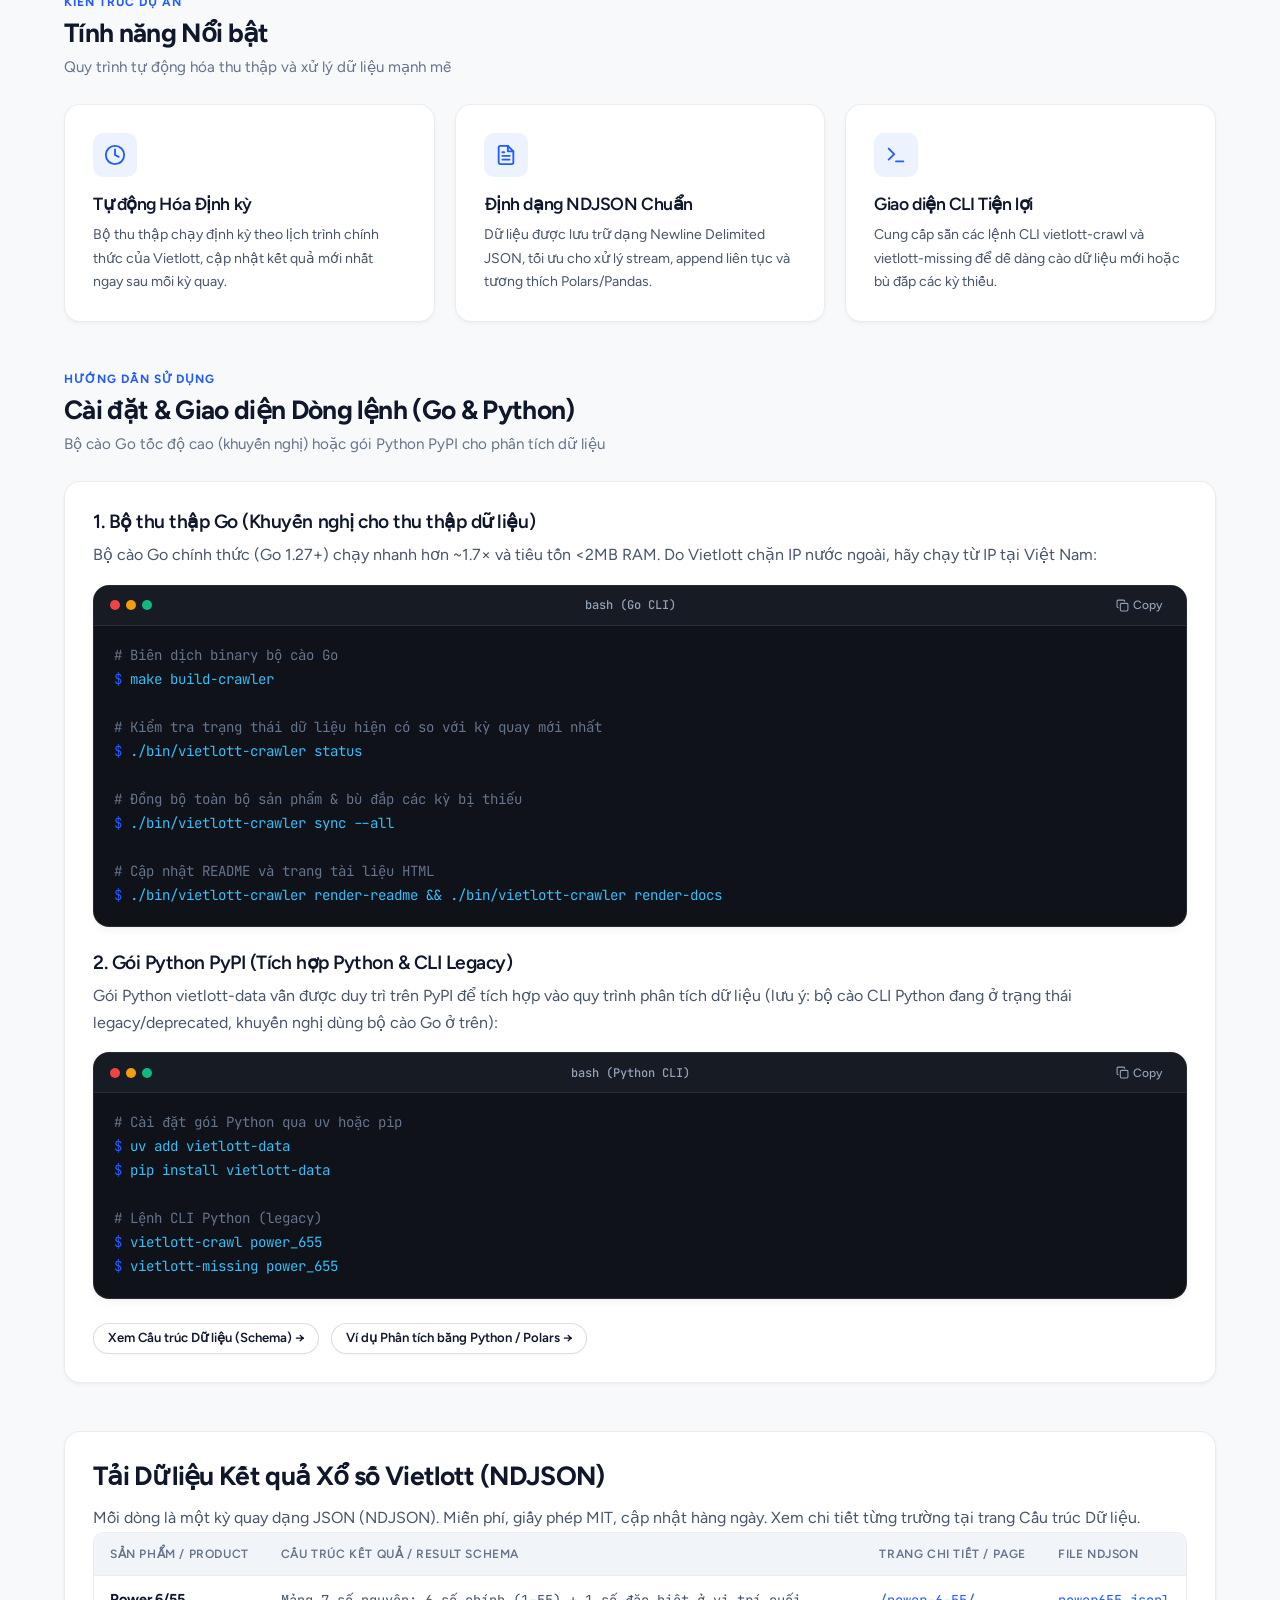
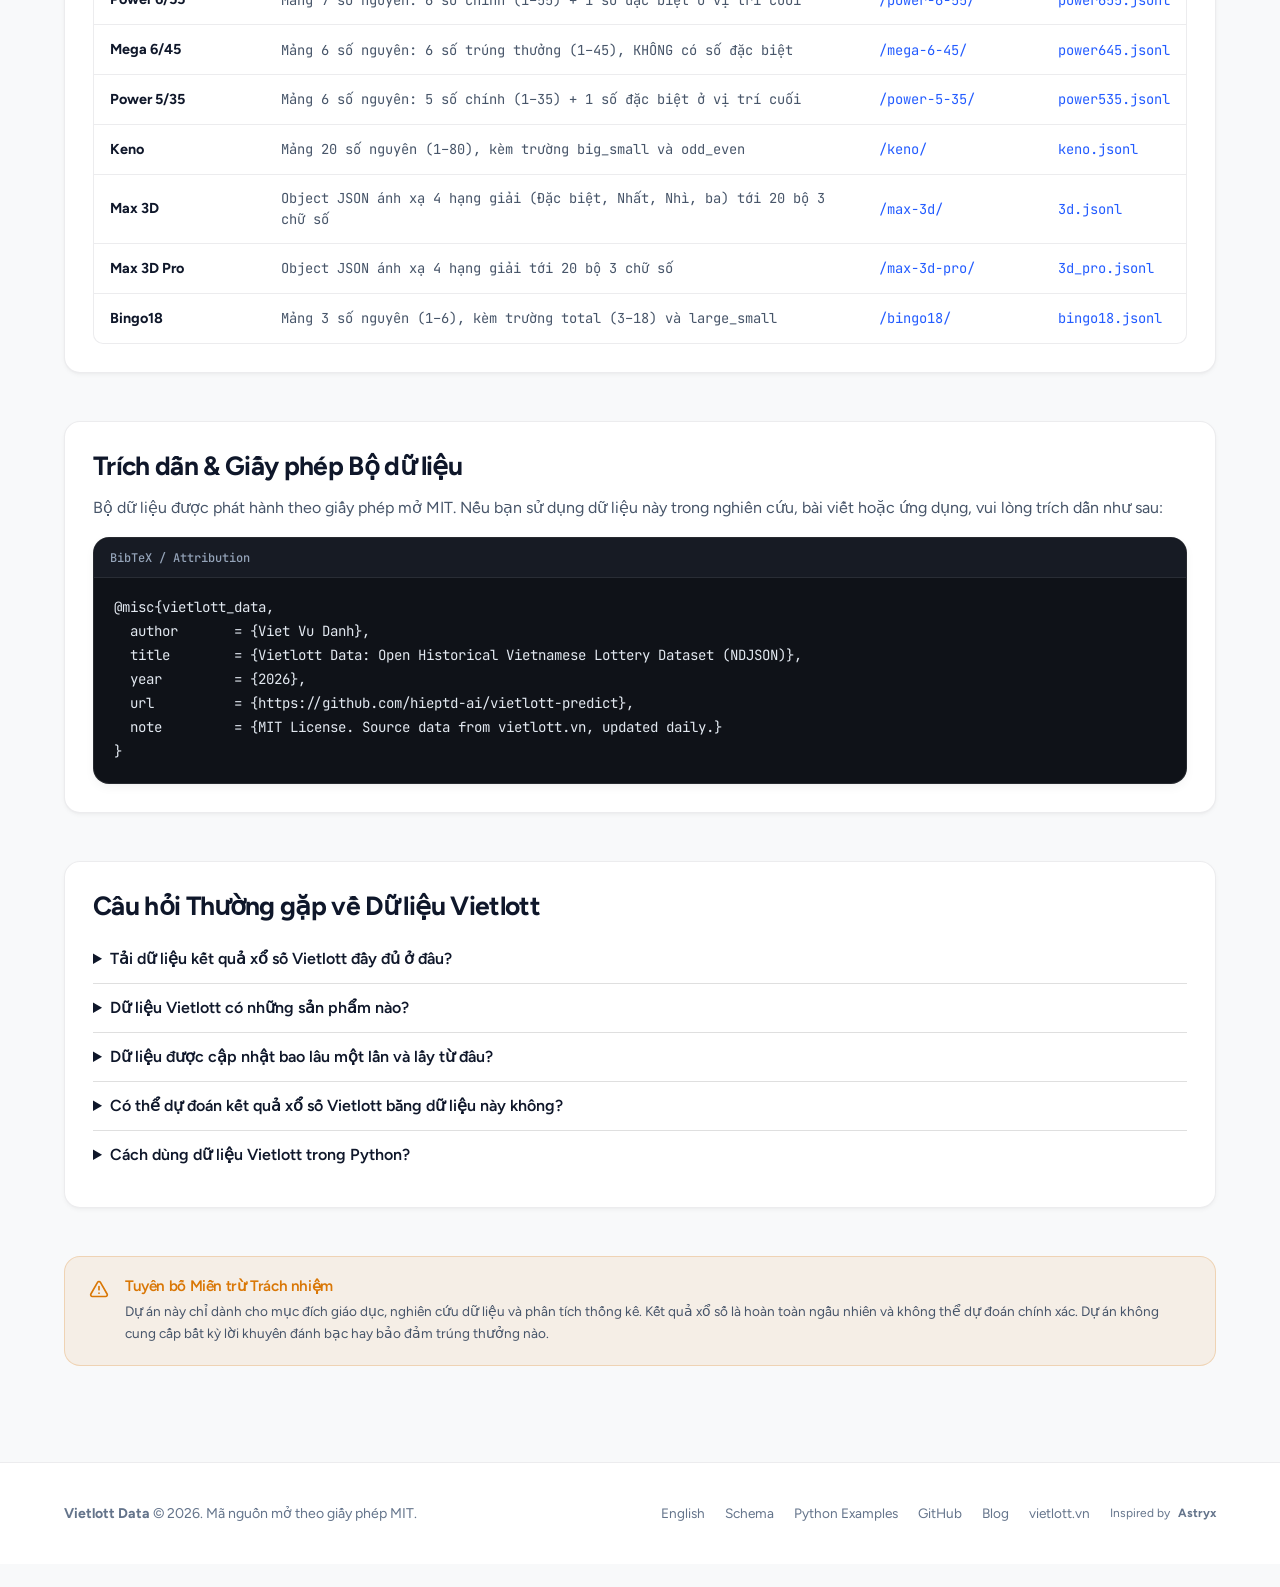
==== commit aac3c976: "sync data from vietvudanh/vietlott-data, validate & record next-draw predictions @ 2026-11-28 12:57:" ====
--- a/docs/index.html
+++ b/docs/index.html
@@ -438,10 +438,10 @@
                             <tbody>
                                 <tr>
                                     <td><strong>Power 655</strong></td>
-                                    <td>1,429</td>
+                                    <td>1,430</td>
                                     <td>2017-08-01</td>
-                                    <td>2026-11-26</td>
-                                    <td>1,429</td>
+                                    <td>2026-11-28</td>
+                                    <td>1,430</td>
                                 </tr>
                                 <tr>
                                     <td><strong>Power 645</strong></td>
@@ -452,17 +452,17 @@
                                 </tr>
                                 <tr>
                                     <td><strong>Power 535</strong></td>
-                                    <td>517</td>
+                                    <td>518</td>
                                     <td>2025-06-29</td>
-                                    <td>2026-11-27</td>
-                                    <td>1,034</td>
+                                    <td>2026-11-28</td>
+                                    <td>1,035</td>
                                 </tr>
                                 <tr>
                                     <td><strong>Keno</strong></td>
                                     <td>751</td>
                                     <td>2022-12-04</td>
                                     <td>2026-11-28</td>
-                                    <td>93,538</td>
+                                    <td>93,628</td>
                                 </tr>
                                 <tr>
                                     <td><strong>3D</strong></td>
@@ -473,17 +473,17 @@
                                 </tr>
                                 <tr>
                                     <td><strong>3D Pro</strong></td>
-                                    <td>810</td>
+                                    <td>811</td>
                                     <td>2021-09-14</td>
-                                    <td>2026-11-26</td>
-                                    <td>810</td>
+                                    <td>2026-11-28</td>
+                                    <td>811</td>
                                 </tr>
                                 <tr>
                                     <td><strong>Bingo18</strong></td>
                                     <td>724</td>
                                     <td>2024-12-03</td>
                                     <td>2026-11-28</td>
-                                    <td>102,456</td>
+                                    <td>102,575</td>
                                 </tr>
                             </tbody>
                         </table>
@@ -808,52 +808,52 @@
                                 <tr>
                                     <td><strong>8</strong></td>
                                     <td>2026-09-08</td>
-                                    <td>79</td>
-                                </tr>
-                                <tr>
-                                    <td><strong>4</strong></td>
-                                    <td>2026-10-15</td>
-                                    <td>42</td>
+                                    <td>81</td>
                                 </tr>
                                 <tr>
                                     <td><strong>30</strong></td>
                                     <td>2026-10-20</td>
-                                    <td>37</td>
-                                </tr>
-                                <tr>
-                                    <td><strong>37</strong></td>
-                                    <td>2026-10-22</td>
-                                    <td>35</td>
-                                </tr>
-                                <tr>
-                                    <td><strong>27</strong></td>
-                                    <td>2026-10-27</td>
-                                    <td>30</td>
+                                    <td>39</td>
                                 </tr>
                                 <tr>
                                     <td><strong>9</strong></td>
                                     <td>2026-10-29</td>
-                                    <td>28</td>
+                                    <td>30</td>
                                 </tr>
                                 <tr>
                                     <td><strong>11</strong></td>
                                     <td>2026-10-31</td>
-                                    <td>26</td>
+                                    <td>28</td>
                                 </tr>
                                 <tr>
                                     <td><strong>10</strong></td>
                                     <td>2026-11-03</td>
-                                    <td>23</td>
+                                    <td>25</td>
                                 </tr>
                                 <tr>
                                     <td><strong>22</strong></td>
                                     <td>2026-11-03</td>
-                                    <td>23</td>
+                                    <td>25</td>
                                 </tr>
                                 <tr>
                                     <td><strong>31</strong></td>
                                     <td>2026-11-03</td>
-                                    <td>23</td>
+                                    <td>25</td>
+                                </tr>
+                                <tr>
+                                    <td><strong>19</strong></td>
+                                    <td>2026-11-07</td>
+                                    <td>21</td>
+                                </tr>
+                                <tr>
+                                    <td><strong>26</strong></td>
+                                    <td>2026-11-07</td>
+                                    <td>21</td>
+                                </tr>
+                                <tr>
+                                    <td><strong>53</strong></td>
+                                    <td>2026-11-07</td>
+                                    <td>21</td>
                                 </tr>
                             </tbody>
                         </table>
@@ -880,277 +880,277 @@
                                 <tr>
                                     <td><strong>1</strong></td>
                                     <td>2026-11-10</td>
-                                    <td>16</td>
+                                    <td>18</td>
                                 </tr>
                                 <tr>
                                     <td><strong>2</strong></td>
                                     <td>2026-11-10</td>
-                                    <td>16</td>
+                                    <td>18</td>
                                 </tr>
                                 <tr>
                                     <td><strong>3</strong></td>
                                     <td>2026-11-19</td>
-                                    <td>7</td>
+                                    <td>9</td>
                                 </tr>
                                 <tr>
                                     <td><strong>4</strong></td>
-                                    <td>2026-10-15</td>
-                                    <td>42</td>
+                                    <td>2026-11-28</td>
+                                    <td>0</td>
                                 </tr>
                                 <tr>
                                     <td><strong>5</strong></td>
                                     <td>2026-11-14</td>
-                                    <td>12</td>
+                                    <td>14</td>
                                 </tr>
                                 <tr>
                                     <td><strong>6</strong></td>
                                     <td>2026-11-17</td>
-                                    <td>9</td>
+                                    <td>11</td>
                                 </tr>
                                 <tr>
                                     <td><strong>7</strong></td>
                                     <td>2026-11-21</td>
-                                    <td>5</td>
+                                    <td>7</td>
                                 </tr>
                                 <tr>
                                     <td><strong>8</strong></td>
                                     <td>2026-09-08</td>
-                                    <td>79</td>
+                                    <td>81</td>
                                 </tr>
                                 <tr>
                                     <td><strong>9</strong></td>
                                     <td>2026-10-29</td>
-                                    <td>28</td>
+                                    <td>30</td>
                                 </tr>
                                 <tr>
                                     <td><strong>10</strong></td>
                                     <td>2026-11-03</td>
-                                    <td>23</td>
+                                    <td>25</td>
                                 </tr>
                                 <tr>
                                     <td><strong>11</strong></td>
                                     <td>2026-10-31</td>
-                                    <td>26</td>
+                                    <td>28</td>
                                 </tr>
                                 <tr>
                                     <td><strong>12</strong></td>
                                     <td>2026-11-10</td>
-                                    <td>16</td>
+                                    <td>18</td>
                                 </tr>
                                 <tr>
                                     <td><strong>13</strong></td>
                                     <td>2026-11-19</td>
-                                    <td>7</td>
+                                    <td>9</td>
                                 </tr>
                                 <tr>
                                     <td><strong>14</strong></td>
                                     <td>2026-11-26</td>
-                                    <td>0</td>
+                                    <td>2</td>
                                 </tr>
                                 <tr>
                                     <td><strong>15</strong></td>
                                     <td>2026-11-24</td>
-                                    <td>2</td>
+                                    <td>4</td>
                                 </tr>
                                 <tr>
                                     <td><strong>16</strong></td>
                                     <td>2026-11-19</td>
-                                    <td>7</td>
+                                    <td>9</td>
                                 </tr>
                                 <tr>
                                     <td><strong>17</strong></td>
                                     <td>2026-11-12</td>
-                                    <td>14</td>
+                                    <td>16</td>
                                 </tr>
                                 <tr>
                                     <td><strong>18</strong></td>
                                     <td>2026-11-26</td>
-                                    <td>0</td>
+                                    <td>2</td>
                                 </tr>
                                 <tr>
                                     <td><strong>19</strong></td>
                                     <td>2026-11-07</td>
-                                    <td>19</td>
+                                    <td>21</td>
                                 </tr>
                                 <tr>
                                     <td><strong>20</strong></td>
                                     <td>2026-11-17</td>
-                                    <td>9</td>
+                                    <td>11</td>
                                 </tr>
                                 <tr>
                                     <td><strong>21</strong></td>
                                     <td>2026-11-19</td>
-                                    <td>7</td>
+                                    <td>9</td>
                                 </tr>
                                 <tr>
                                     <td><strong>22</strong></td>
                                     <td>2026-11-03</td>
-                                    <td>23</td>
+                                    <td>25</td>
                                 </tr>
                                 <tr>
                                     <td><strong>23</strong></td>
-                                    <td>2026-11-19</td>
-                                    <td>7</td>
+                                    <td>2026-11-28</td>
+                                    <td>0</td>
                                 </tr>
                                 <tr>
                                     <td><strong>24</strong></td>
                                     <td>2026-11-26</td>
-                                    <td>0</td>
+                                    <td>2</td>
                                 </tr>
                                 <tr>
                                     <td><strong>25</strong></td>
                                     <td>2026-11-12</td>
-                                    <td>14</td>
+                                    <td>16</td>
                                 </tr>
                                 <tr>
                                     <td><strong>26</strong></td>
                                     <td>2026-11-07</td>
-                                    <td>19</td>
+                                    <td>21</td>
                                 </tr>
                                 <tr>
                                     <td><strong>27</strong></td>
-                                    <td>2026-10-27</td>
-                                    <td>30</td>
+                                    <td>2026-11-28</td>
+                                    <td>0</td>
                                 </tr>
                                 <tr>
                                     <td><strong>28</strong></td>
                                     <td>2026-11-26</td>
-                                    <td>0</td>
+                                    <td>2</td>
                                 </tr>
                                 <tr>
                                     <td><strong>29</strong></td>
                                     <td>2026-11-21</td>
-                                    <td>5</td>
+                                    <td>7</td>
                                 </tr>
                                 <tr>
                                     <td><strong>30</strong></td>
                                     <td>2026-10-20</td>
-                                    <td>37</td>
+                                    <td>39</td>
                                 </tr>
                                 <tr>
                                     <td><strong>31</strong></td>
                                     <td>2026-11-03</td>
-                                    <td>23</td>
+                                    <td>25</td>
                                 </tr>
                                 <tr>
                                     <td><strong>32</strong></td>
                                     <td>2026-11-26</td>
-                                    <td>0</td>
+                                    <td>2</td>
                                 </tr>
                                 <tr>
                                     <td><strong>33</strong></td>
                                     <td>2026-11-12</td>
-                                    <td>14</td>
+                                    <td>16</td>
                                 </tr>
                                 <tr>
                                     <td><strong>34</strong></td>
                                     <td>2026-11-26</td>
-                                    <td>0</td>
+                                    <td>2</td>
                                 </tr>
                                 <tr>
                                     <td><strong>35</strong></td>
                                     <td>2026-11-12</td>
-                                    <td>14</td>
+                                    <td>16</td>
                                 </tr>
                                 <tr>
                                     <td><strong>36</strong></td>
                                     <td>2026-11-24</td>
-                                    <td>2</td>
+                                    <td>4</td>
                                 </tr>
                                 <tr>
                                     <td><strong>37</strong></td>
-                                    <td>2026-10-22</td>
-                                    <td>35</td>
+                                    <td>2026-11-28</td>
+                                    <td>0</td>
                                 </tr>
                                 <tr>
                                     <td><strong>38</strong></td>
                                     <td>2026-11-19</td>
-                                    <td>7</td>
+                                    <td>9</td>
                                 </tr>
                                 <tr>
                                     <td><strong>39</strong></td>
-                                    <td>2026-11-21</td>
-                                    <td>5</td>
+                                    <td>2026-11-28</td>
+                                    <td>0</td>
                                 </tr>
                                 <tr>
                                     <td><strong>40</strong></td>
                                     <td>2026-11-24</td>
-                                    <td>2</td>
+                                    <td>4</td>
                                 </tr>
                                 <tr>
                                     <td><strong>41</strong></td>
                                     <td>2026-11-17</td>
-                                    <td>9</td>
+                                    <td>11</td>
                                 </tr>
                                 <tr>
                                     <td><strong>42</strong></td>
-                                    <td>2026-11-14</td>
-                                    <td>12</td>
+                                    <td>2026-11-28</td>
+                                    <td>0</td>
                                 </tr>
                                 <tr>
                                     <td><strong>43</strong></td>
                                     <td>2026-11-24</td>
-                                    <td>2</td>
+                                    <td>4</td>
                                 </tr>
                                 <tr>
                                     <td><strong>44</strong></td>
                                     <td>2026-11-21</td>
-                                    <td>5</td>
+                                    <td>7</td>
                                 </tr>
                                 <tr>
                                     <td><strong>45</strong></td>
                                     <td>2026-11-21</td>
-                                    <td>5</td>
+                                    <td>7</td>
                                 </tr>
                                 <tr>
                                     <td><strong>46</strong></td>
                                     <td>2026-11-24</td>
-                                    <td>2</td>
+                                    <td>4</td>
                                 </tr>
                                 <tr>
                                     <td><strong>47</strong></td>
                                     <td>2026-11-14</td>
-                                    <td>12</td>
+                                    <td>14</td>
                                 </tr>
                                 <tr>
                                     <td><strong>48</strong></td>
                                     <td>2026-11-12</td>
-                                    <td>14</td>
+                                    <td>16</td>
                                 </tr>
                                 <tr>
                                     <td><strong>49</strong></td>
-                                    <td>2026-11-17</td>
-                                    <td>9</td>
+                                    <td>2026-11-28</td>
+                                    <td>0</td>
                                 </tr>
                                 <tr>
                                     <td><strong>50</strong></td>
                                     <td>2026-11-24</td>
-                                    <td>2</td>
+                                    <td>4</td>
                                 </tr>
                                 <tr>
                                     <td><strong>51</strong></td>
                                     <td>2026-11-14</td>
-                                    <td>12</td>
+                                    <td>14</td>
                                 </tr>
                                 <tr>
                                     <td><strong>52</strong></td>
                                     <td>2026-11-17</td>
-                                    <td>9</td>
+                                    <td>11</td>
                                 </tr>
                                 <tr>
                                     <td><strong>53</strong></td>
                                     <td>2026-11-07</td>
-                                    <td>19</td>
+                                    <td>21</td>
                                 </tr>
                                 <tr>
                                     <td><strong>54</strong></td>
                                     <td>2026-11-21</td>
-                                    <td>5</td>
+                                    <td>7</td>
                                 </tr>
                                 <tr>
                                     <td><strong>55</strong></td>
                                     <td>2026-11-26</td>
-                                    <td>0</td>
+                                    <td>2</td>
                                 </tr>
                             </tbody>
                         </table>
